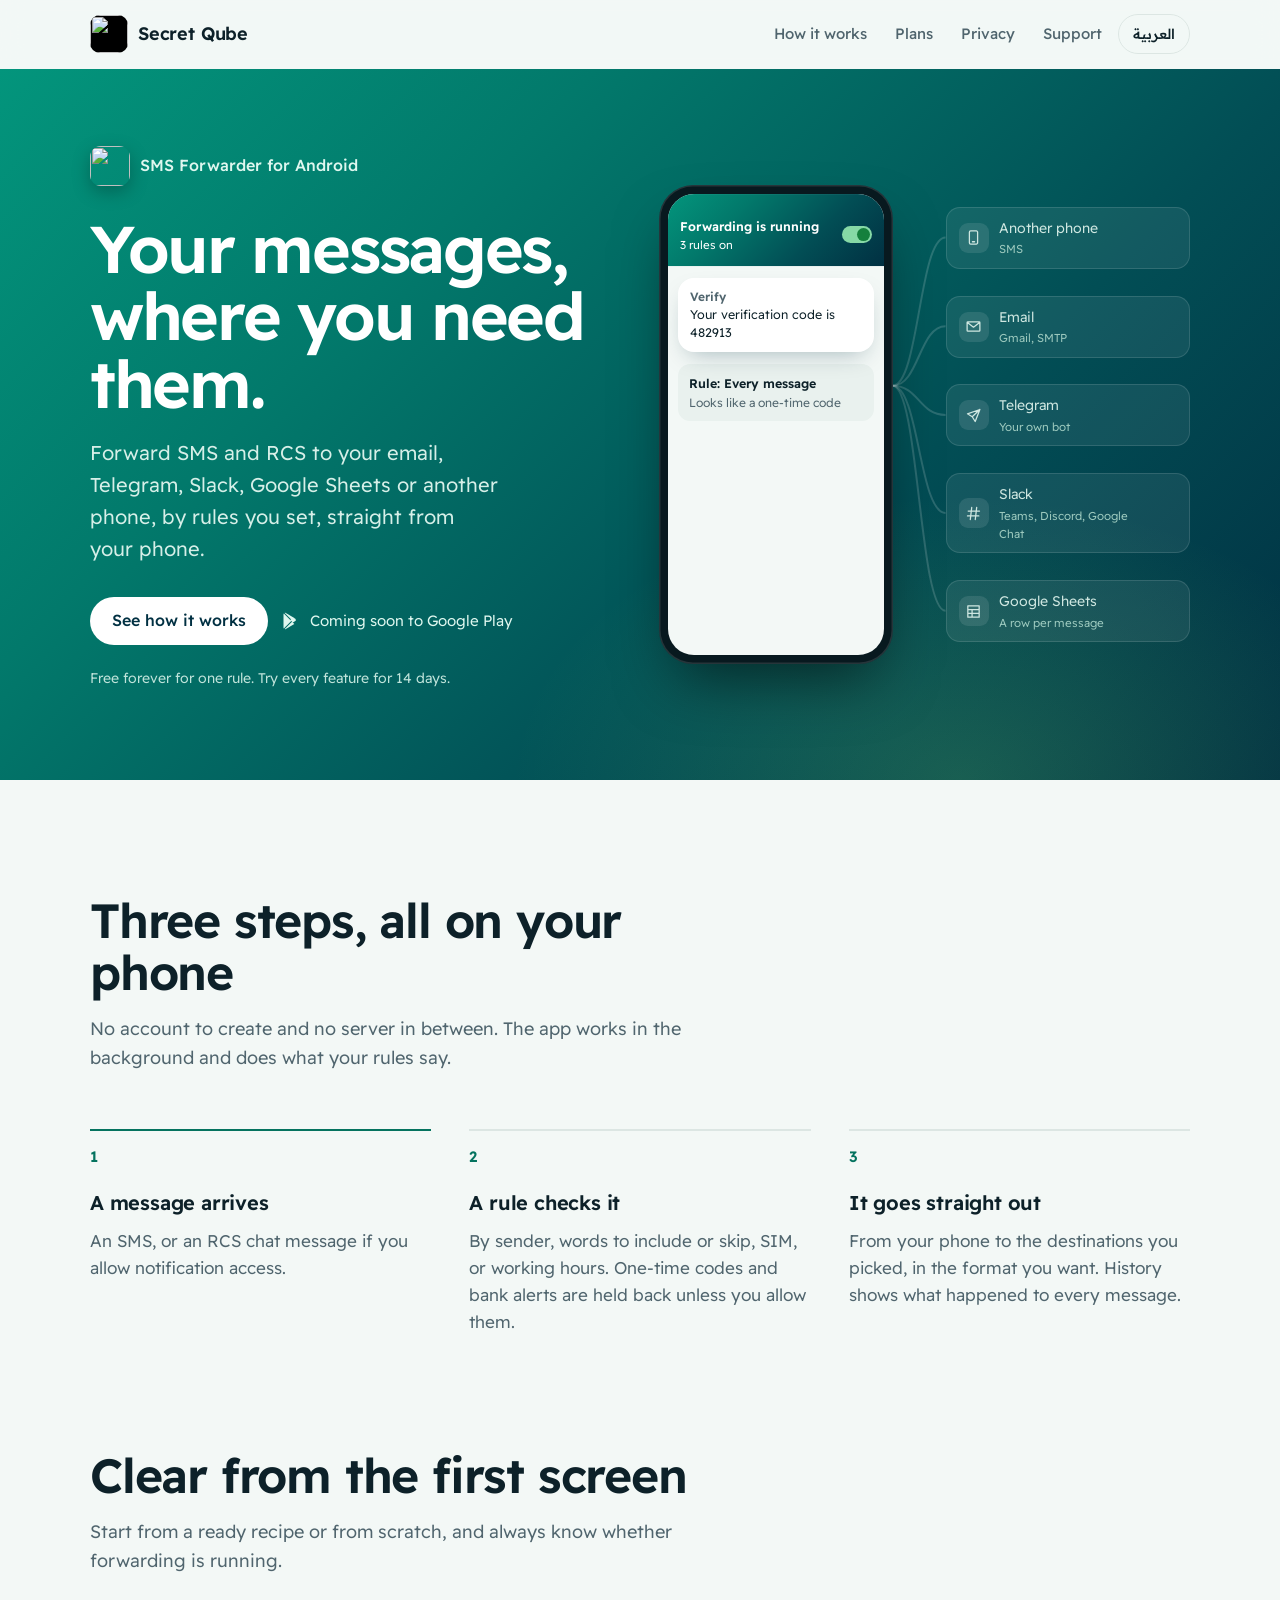
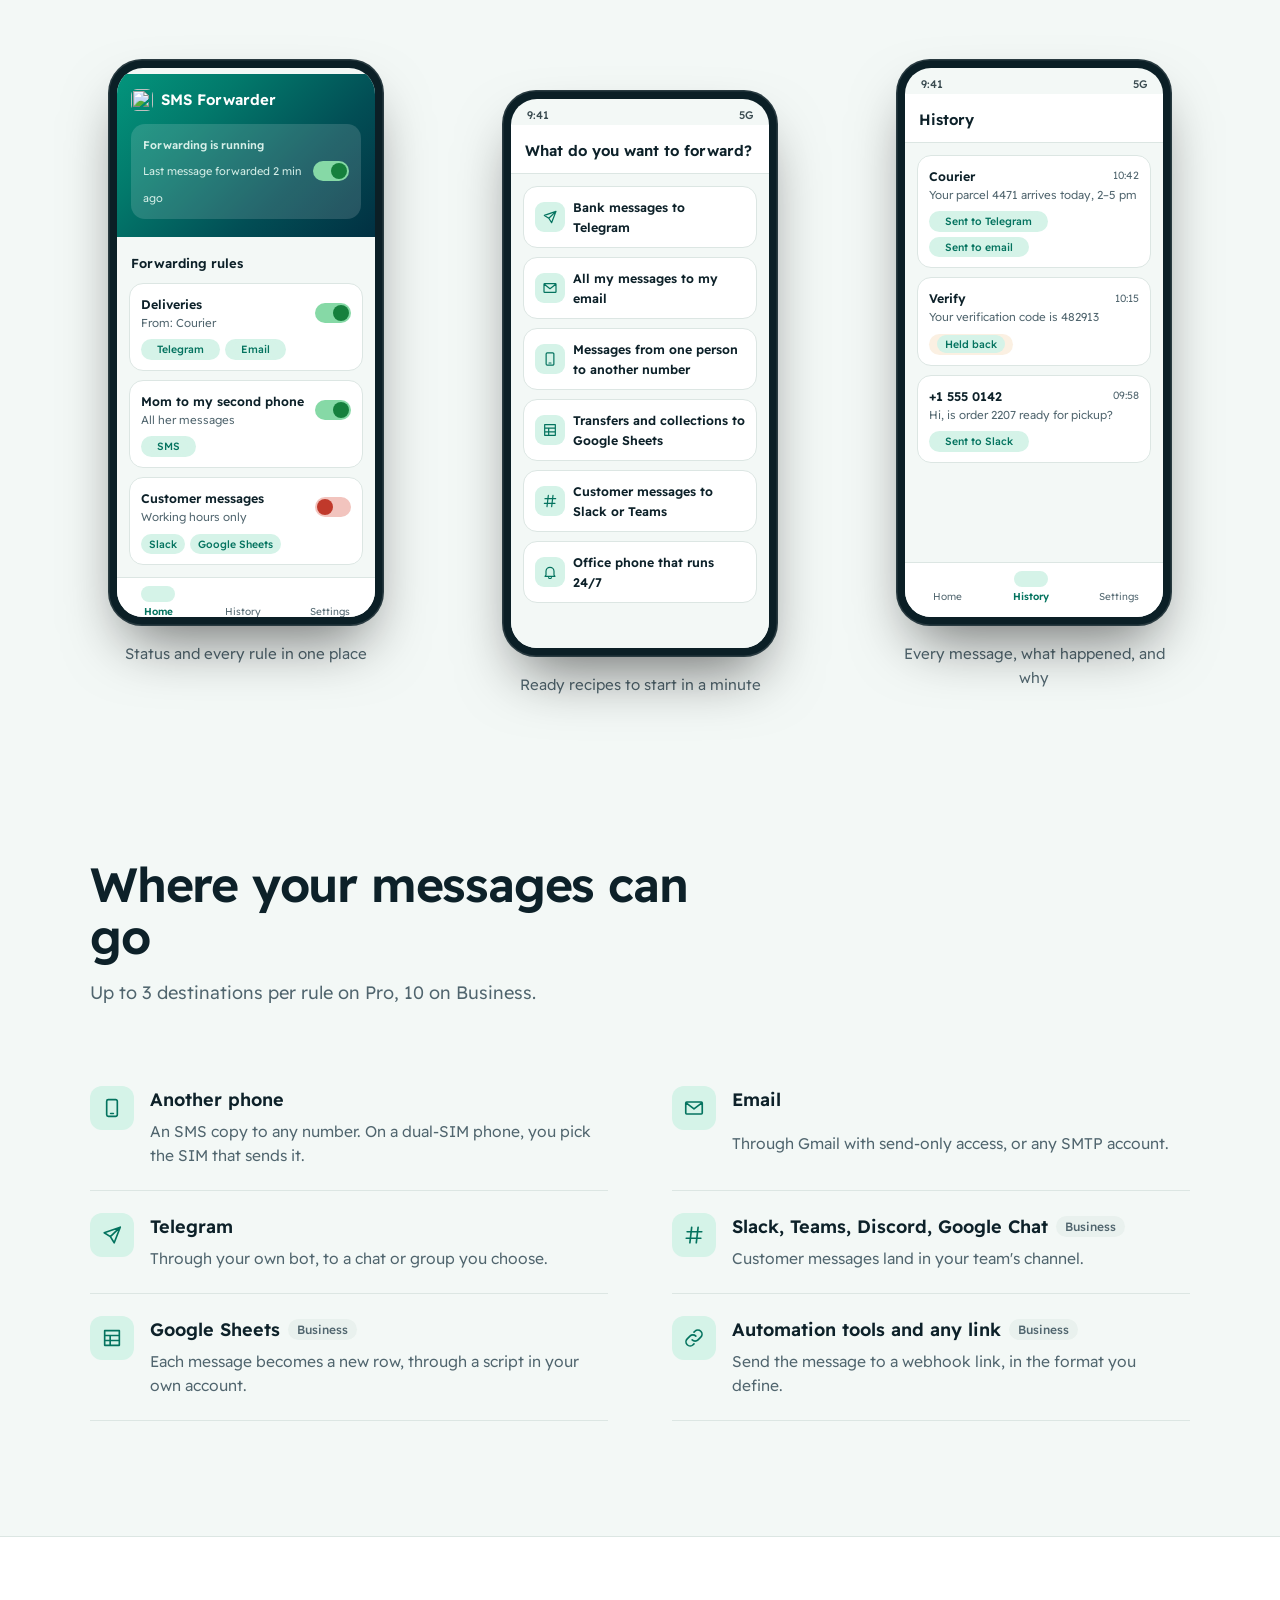
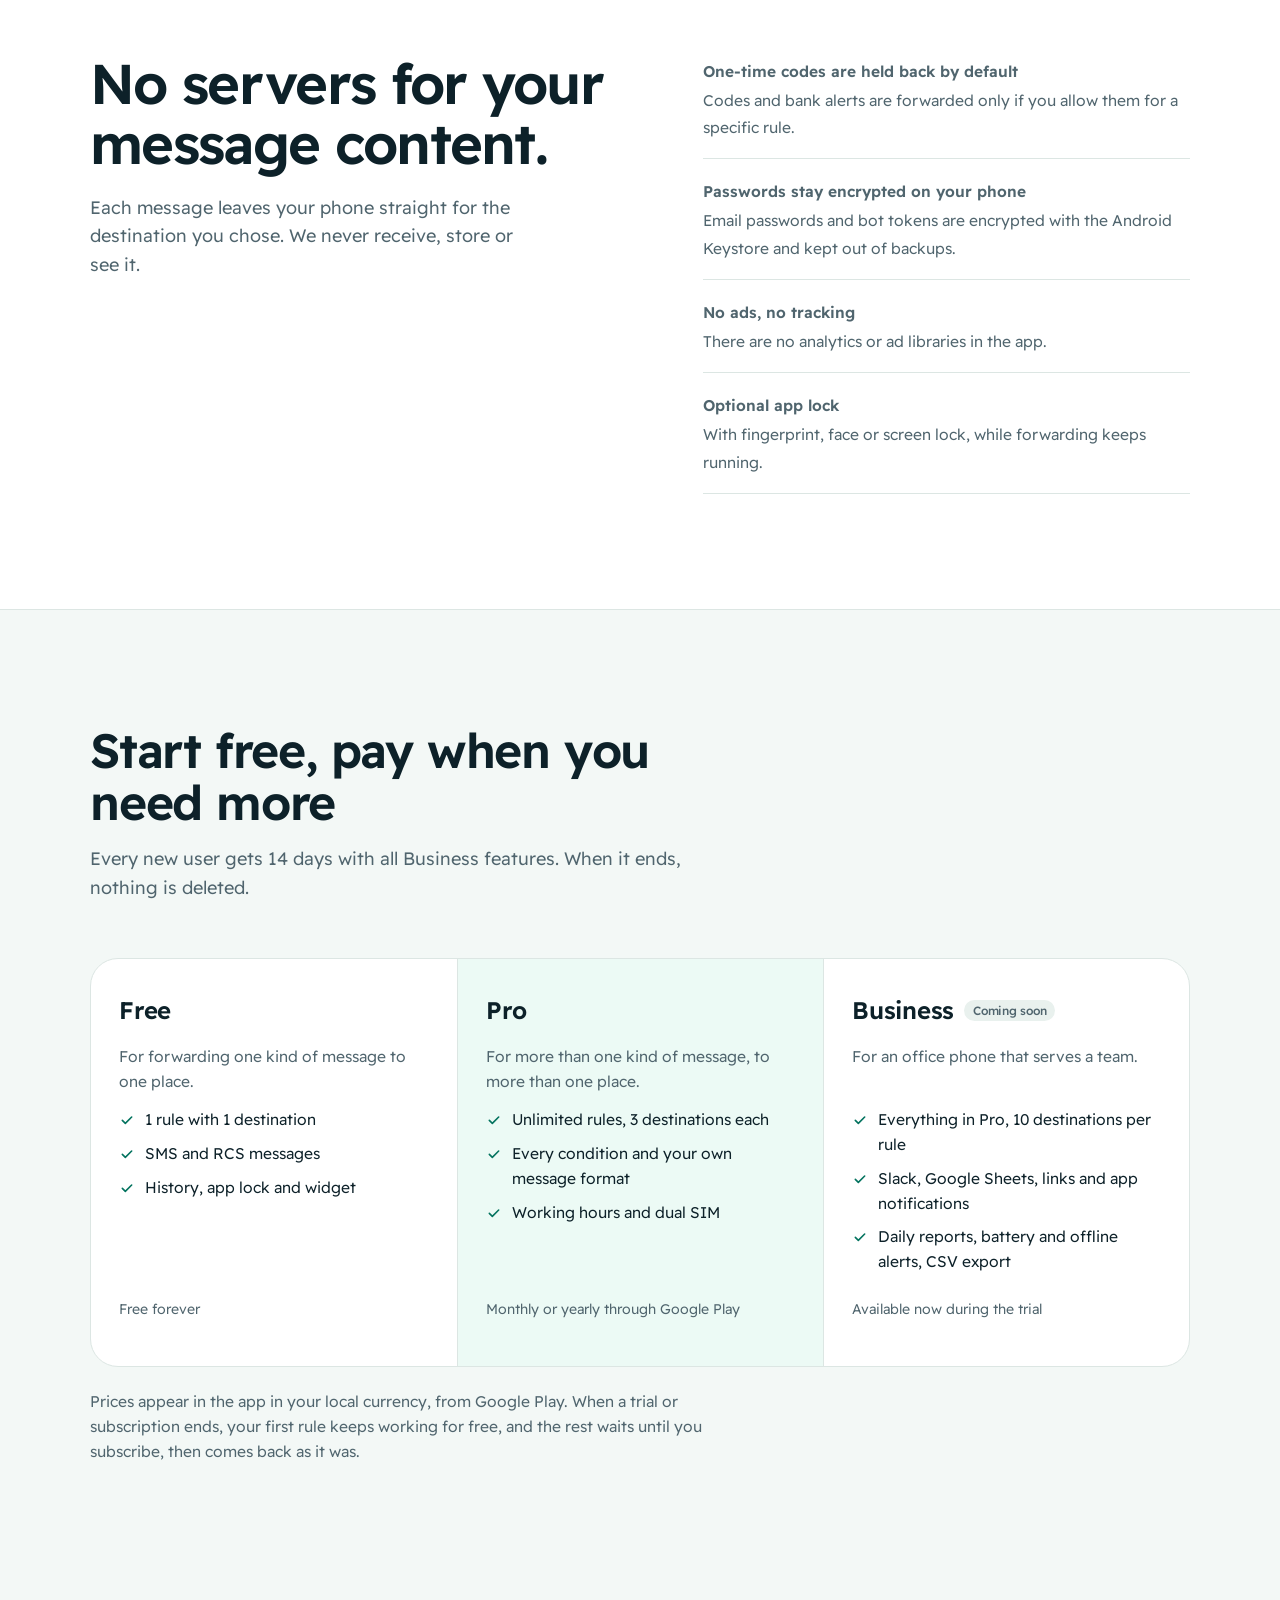
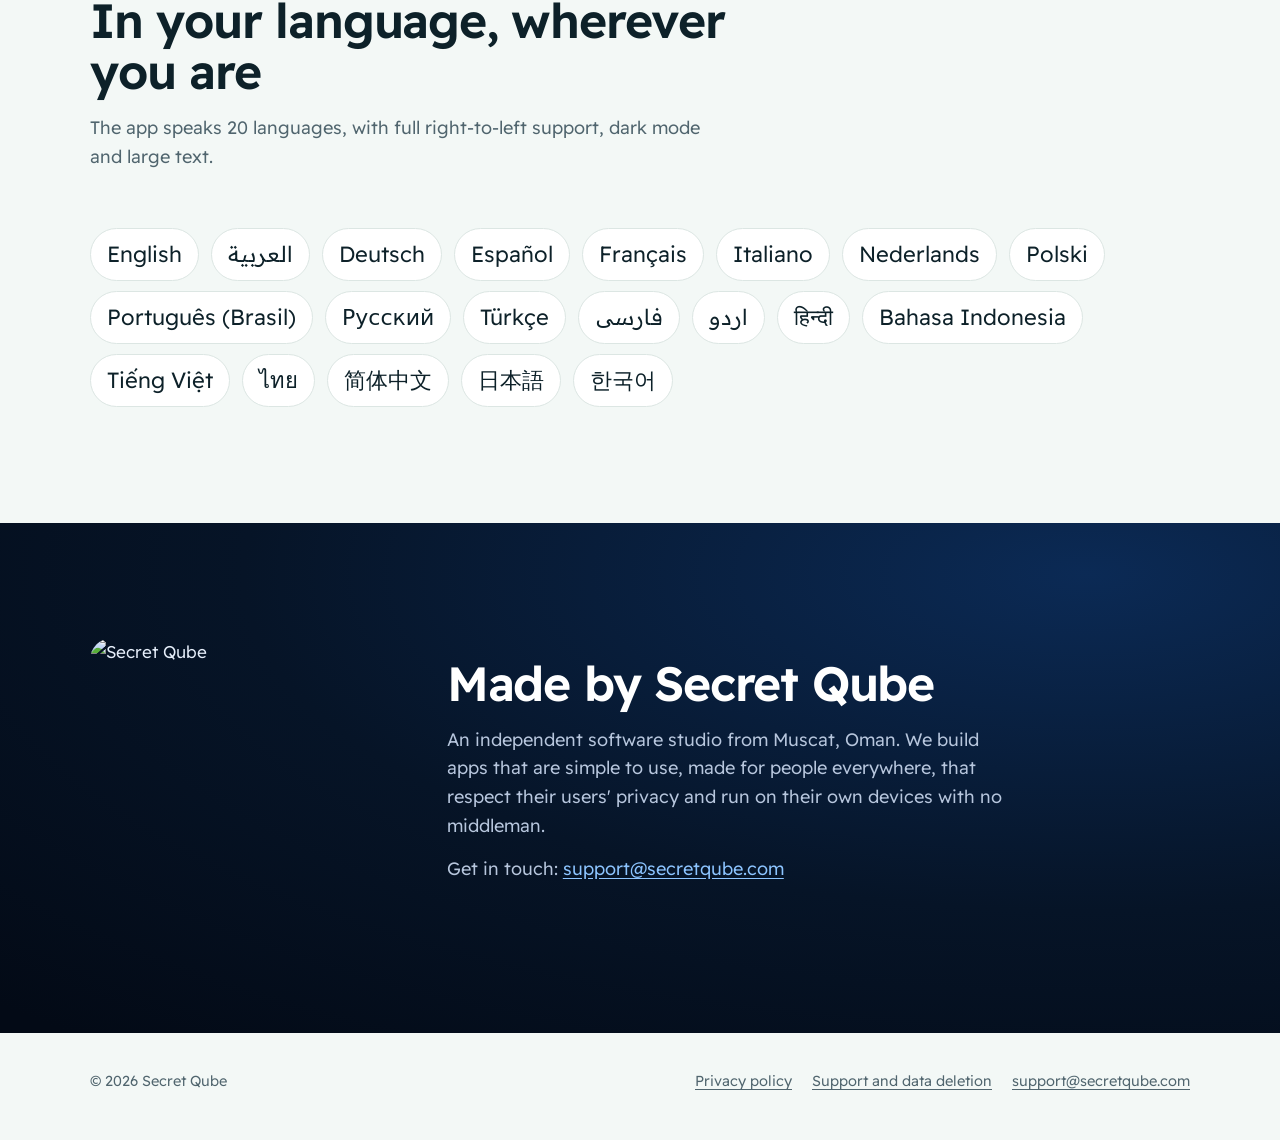
==== index.html @ 813c5566 "New website design" ====
<!doctype html>
<html lang="ar" dir="rtl" data-lang="ar">
<head>
<meta charset="utf-8">
<meta name="viewport" content="width=device-width,initial-scale=1">
<title>SMS Forwarder by Secret Qube</title>
<meta name="description" content="SMS & RCS Forwarder for Android: forward incoming messages to email, Telegram, Slack, Google Sheets or another phone, by your own rules, straight from your phone. By Secret Qube.">
<meta name="theme-color" content="#024E55">
<link rel="canonical" href="https://secretqube.com/">
<link rel="icon" type="image/png" sizes="32x32" href="assets/favicon-32.png">
<link rel="apple-touch-icon" href="assets/apple-touch-icon.png">
<meta property="og:type" content="website">
<meta property="og:title" content="SMS Forwarder by Secret Qube">
<meta property="og:description" content="Forward SMS & RCS to email, Telegram, Slack, Google Sheets or another phone, by your rules.">
<meta property="og:image" content="https://secretqube.com/assets/og.png">
<meta property="og:url" content="https://secretqube.com/">
<meta name="twitter:card" content="summary_large_image">
<link rel="preconnect" href="https://fonts.googleapis.com">
<link rel="preconnect" href="https://fonts.gstatic.com" crossorigin>
<link href="https://fonts.googleapis.com/css2?family=Readex+Pro:wght@300..700&display=swap" rel="stylesheet">
<link rel="stylesheet" href="style.css">
<script src="lang.js"></script>
</head>
<body>

<svg width="0" height="0" style="position:absolute" aria-hidden="true">
  <defs>
    <symbol id="i-phone" viewBox="0 0 24 24"><path fill="none" stroke="currentColor" stroke-width="1.8" stroke-linecap="round" stroke-linejoin="round" d="M8 2.8h8a1.8 1.8 0 0 1 1.8 1.8v14.8a1.8 1.8 0 0 1-1.8 1.8H8a1.8 1.8 0 0 1-1.8-1.8V4.6A1.8 1.8 0 0 1 8 2.8ZM10.5 18h3"/></symbol>
    <symbol id="i-mail" viewBox="0 0 24 24"><path fill="none" stroke="currentColor" stroke-width="1.8" stroke-linecap="round" stroke-linejoin="round" d="M4 5.5h16a1 1 0 0 1 1 1v11a1 1 0 0 1-1 1H4a1 1 0 0 1-1-1v-11a1 1 0 0 1 1-1Zm-.6 1 8.6 6.5 8.6-6.5"/></symbol>
    <symbol id="i-send" viewBox="0 0 24 24"><path fill="none" stroke="currentColor" stroke-width="1.8" stroke-linecap="round" stroke-linejoin="round" d="M21 3.5 10.2 13.8M21 3.5l-6.6 17-4.2-6.7-6.7-4.2 17.5-6.1Z"/></symbol>
    <symbol id="i-hash" viewBox="0 0 24 24"><path fill="none" stroke="currentColor" stroke-width="1.8" stroke-linecap="round" d="M9.5 3.5 7.5 20.5M16.5 3.5l-2 17M4.5 8.5h16M3.5 15.5h16"/></symbol>
    <symbol id="i-grid" viewBox="0 0 24 24"><path fill="none" stroke="currentColor" stroke-width="1.8" stroke-linejoin="round" d="M4 4h16v16H4zM4 9.3h16M4 14.7h16M10 9.3V20"/></symbol>
    <symbol id="i-link" viewBox="0 0 24 24"><path fill="none" stroke="currentColor" stroke-width="1.8" stroke-linecap="round" d="M10 14a4.5 4.5 0 0 0 6.4 0l3-3a4.5 4.5 0 0 0-6.4-6.4l-1 1M14 10a4.5 4.5 0 0 0-6.4 0l-3 3a4.5 4.5 0 0 0 6.4 6.4l1-1"/></symbol>
    <symbol id="i-bell" viewBox="0 0 24 24"><path fill="none" stroke="currentColor" stroke-width="1.8" stroke-linecap="round" stroke-linejoin="round" d="M6 16.5V11a6 6 0 0 1 12 0v5.5l1.5 2h-15L6 16.5ZM10 20.5a2.2 2.2 0 0 0 4 0"/></symbol>
    <symbol id="i-check" viewBox="0 0 24 24"><path fill="none" stroke="currentColor" stroke-width="2.4" stroke-linecap="round" stroke-linejoin="round" d="m5 12.5 4.5 4.5L19 7.5"/></symbol>
    <symbol id="i-play" viewBox="0 0 24 24"><path fill="currentColor" d="M4.6 2.9c-.3.3-.4.7-.4 1.2v15.8c0 .5.1.9.4 1.2l8.9-9.1-8.9-9.1Zm9.8 10L5.6 21.7c.4.2.9.1 1.4-.2l10.2-5.8-2.8-2.8Zm4-3.6-2.9-1.7-3.1 3.1 3.1 3.1 2.9-1.7c.8-.5.8-1.6 0-2.8ZM7 2.5c-.5-.3-1-.4-1.4-.2l8.8 8.8 2.8-2.8L7 2.5Z"/></symbol>
  </defs>
</svg>

<header class="top" id="top">
  <div class="wrap">
    <a class="brand" href="./"><img src="assets/qube-mark.png" alt="" width="38" height="38"><span>Secret Qube</span></a>
    <nav class="nav" aria-label="Main">
      <a class="opt" href="#how"><span lang="ar">كيف يعمل</span><span lang="en">How it works</span></a>
      <a class="opt" href="#plans"><span lang="ar">الخطط</span><span lang="en">Plans</span></a>
      <a href="privacy.html"><span lang="ar">الخصوصية</span><span lang="en">Privacy</span></a>
      <a href="support.html"><span lang="ar">الدعم</span><span lang="en">Support</span></a>
      <button class="lang-btn" type="button" data-lang-toggle><span lang="ar">English</span><span lang="en">العربية</span></button>
    </nav>
  </div>
</header>

<main>
<section class="hero" aria-labelledby="hero-title">
  <div class="wrap">
    <div>
      <span class="app-tag"><img src="assets/app-icon.png" alt="" width="40" height="40"><span lang="ar">محوّل الرسائل SMS Forwarder</span><span lang="en">SMS Forwarder for Android</span></span>
      <h1 id="hero-title"><span lang="ar">رسائلك تصل حيث تحتاجها.</span><span lang="en">Your messages, where you need them.</span></h1>
      <p class="lede"><span lang="ar">حوّل رسائل SMS وRCS إلى بريدك أو تيليجرام أو Slack أو Google Sheets أو رقم آخر، بقواعد تضعها أنت، مباشرة من جوالك.</span><span lang="en">Forward SMS and RCS to your email, Telegram, Slack, Google Sheets or another phone, by rules you set, straight from your phone.</span></p>
      <div class="cta-row">
        <a class="btn btn-light" href="#how"><span lang="ar">شاهد كيف يعمل</span><span lang="en">See how it works</span></a>
        <span class="play-soon"><svg width="20" height="20" aria-hidden="true"><use href="#i-play"/></svg><span lang="ar">قريباً على Google Play</span><span lang="en">Coming soon to Google Play</span></span>
      </div>
      <p class="hero-note"><span lang="ar">مجاني دائماً لقاعدة واحدة. جرّب كل الميزات 14 يوماً.</span><span lang="en">Free forever for one rule. Try every feature for 14 days.</span></p>
    </div>

    <div class="stage" id="stage">
      <span class="sr"><span lang="ar">رسالة تصل إلى الجوال، تطابق قاعدة، وتُرسل إلى الوجهات التي اخترتها. رموز التحقق تبقى على الجوال.</span><span lang="en">A message arrives on the phone, matches a rule, and goes to the destinations you chose. Verification codes stay on the phone.</span></span>
      <svg class="wires" aria-hidden="true"></svg>
      <div class="phone" aria-hidden="true">
        <div class="scr">
          <div class="st-top"><div><b><span lang="ar">التحويل يعمل</span><span lang="en">Forwarding is running</span></b><span lang="ar">3 قواعد مفعّلة</span><span lang="en">3 rules on</span></div><span class="m-switch" style="margin-inline-start:auto"></span></div>
          <div class="notif" id="st-notif"></div>
          <div class="rule-chip" id="st-rule"></div>
          <div class="verdict" id="st-verdict"></div>
        </div>
      </div>
      <div class="dests" aria-hidden="true">
        <div class="dest" data-d="sms"><i><svg><use href="#i-phone"/></svg></i><div><span lang="ar">رقم آخر</span><span lang="en">Another phone</span><small>SMS</small></div><svg class="tick" width="18" height="18"><use href="#i-check"/></svg></div>
        <div class="dest" data-d="mail"><i><svg><use href="#i-mail"/></svg></i><div><span lang="ar">البريد</span><span lang="en">Email</span><small>Gmail, SMTP</small></div><svg class="tick" width="18" height="18"><use href="#i-check"/></svg></div>
        <div class="dest" data-d="tg"><i><svg><use href="#i-send"/></svg></i><div><span lang="ar">تيليجرام</span><span lang="en">Telegram</span><small><span lang="ar">بوتك الخاص</span><span lang="en">Your own bot</span></small></div><svg class="tick" width="18" height="18"><use href="#i-check"/></svg></div>
        <div class="dest" data-d="slack"><i><svg><use href="#i-hash"/></svg></i><div>Slack<small>Teams, Discord, Google Chat</small></div><svg class="tick" width="18" height="18"><use href="#i-check"/></svg></div>
        <div class="dest" data-d="sheets"><i><svg><use href="#i-grid"/></svg></i><div>Google Sheets<small><span lang="ar">صف لكل رسالة</span><span lang="en">A row per message</span></small></div><svg class="tick" width="18" height="18"><use href="#i-check"/></svg></div>
      </div>
    </div>
  </div>
</section>

<section id="how" aria-labelledby="how-title">
  <div class="wrap">
    <div class="sec-head">
      <h2 id="how-title"><span lang="ar">ثلاث خطوات، كلها على جوالك</span><span lang="en">Three steps, all on your phone</span></h2>
      <p><span lang="ar">لا حساب تنشئه ولا خادم في المنتصف. التطبيق يعمل في الخلفية ويتصرف حسب قواعدك.</span><span lang="en">No account to create and no server in between. The app works in the background and does what your rules say.</span></p>
    </div>
    <ol class="steps">
      <li><h3><span lang="ar">تصل الرسالة</span><span lang="en">A message arrives</span></h3><p><span lang="ar">رسالة SMS، أو رسالة دردشة RCS إذا سمحت بالوصول للإشعارات.</span><span lang="en">An SMS, or an RCS chat message if you allow notification access.</span></p></li>
      <li><h3><span lang="ar">تطابق قاعدة</span><span lang="en">A rule checks it</span></h3><p><span lang="ar">حسب المرسل، أو كلمات تحتويها أو تستثنيها، أو الشريحة، أو أوقات العمل. رموز التحقق ورسائل البنك محجوبة ما لم تسمح بها.</span><span lang="en">By sender, words to include or skip, SIM, or working hours. One-time codes and bank alerts are held back unless you allow them.</span></p></li>
      <li><h3><span lang="ar">تُرسل مباشرة</span><span lang="en">It goes straight out</span></h3><p><span lang="ar">من جوالك إلى الوجهات التي اخترتها، بالصيغة التي تريدها. والسجل يخبرك بما حدث لكل رسالة.</span><span lang="en">From your phone to the destinations you picked, in the format you want. History shows what happened to every message.</span></p></li>
    </ol>
  </div>
</section>

<section aria-labelledby="screens-title" style="padding-top:0">
  <div class="wrap">
    <div class="sec-head">
      <h2 id="screens-title"><span lang="ar">واضح من أول شاشة</span><span lang="en">Clear from the first screen</span></h2>
      <p><span lang="ar">ابدأ من وصفة جاهزة أو من الصفر، واعرف دائماً هل التحويل يعمل.</span><span lang="en">Start from a ready recipe or from scratch, and always know whether forwarding is running.</span></p>
    </div>
    <div class="screens">
      <figure class="shot">
        <div class="phone" aria-hidden="true"><div class="scr">
          <div class="m-head">
            <div class="t"><img src="assets/app-icon.png" alt=""><span lang="ar">محوّل الرسائل</span><span lang="en">SMS Forwarder</span></div>
            <div class="m-status"><div><b><span lang="ar">التحويل يعمل</span><span lang="en">Forwarding is running</span></b><span><span lang="ar">آخر رسالة محوّلة قبل دقيقتين</span><span lang="en">Last message forwarded 2 min ago</span></span></div><span class="m-switch"></span></div>
          </div>
          <div class="m-body">
            <div class="m-title"><span lang="ar">قواعد التحويل</span><span lang="en">Forwarding rules</span></div>
            <div class="m-card"><div class="r"><div><b><span lang="ar">الشحنات</span><span lang="en">Deliveries</span></b><span lang="ar">المرسل: Courier</span><span lang="en">From: Courier</span></div><span class="m-switch" style="margin-inline-start:auto"></span></div><div class="m-chips"><span><span lang="ar">تيليجرام</span><span lang="en">Telegram</span></span><span><span lang="ar">بريد</span><span lang="en">Email</span></span></div></div>
            <div class="m-card"><div class="r"><div><b><span lang="ar">أمي إلى جوالي الثاني</span><span lang="en">Mom to my second phone</span></b><span lang="ar">كل رسائلها</span><span lang="en">All her messages</span></div><span class="m-switch" style="margin-inline-start:auto"></span></div><div class="m-chips"><span><span lang="ar">رسالة نصية</span><span lang="en">SMS</span></span></div></div>
            <div class="m-card"><div class="r"><div><b><span lang="ar">رسائل العملاء</span><span lang="en">Customer messages</span></b><span lang="ar">أوقات العمل فقط</span><span lang="en">Working hours only</span></div><span class="m-switch off" style="margin-inline-start:auto"></span></div><div class="m-chips"><span>Slack</span><span>Google Sheets</span></div></div>
          </div>
          <div class="m-nav"><span class="on"><i></i><span lang="ar">الرئيسية</span><span lang="en">Home</span></span><span><i></i><span lang="ar">السجل</span><span lang="en">History</span></span><span><i></i><span lang="ar">الإعدادات</span><span lang="en">Settings</span></span></div>
        </div></div>
        <figcaption><span lang="ar">الحالة وكل القواعد في مكان واحد</span><span lang="en">Status and every rule in one place</span></figcaption>
      </figure>

      <figure class="shot">
        <div class="phone" aria-hidden="true"><div class="scr">
          <div class="m-bar"><span>9:41</span><span>5G</span></div>
          <div class="m-appbar"><span lang="ar">ماذا تريد أن تحوّل؟</span><span lang="en">What do you want to forward?</span></div>
          <div class="m-body">
            <div class="m-card"><div class="r"><span class="m-ico"><svg><use href="#i-send"/></svg></span><b><span lang="ar">رسائل البنك إلى تيليجرام</span><span lang="en">Bank messages to Telegram</span></b></div></div>
            <div class="m-card"><div class="r"><span class="m-ico"><svg><use href="#i-mail"/></svg></span><b><span lang="ar">كل رسائلي إلى إيميلي</span><span lang="en">All my messages to my email</span></b></div></div>
            <div class="m-card"><div class="r"><span class="m-ico"><svg><use href="#i-phone"/></svg></span><b><span lang="ar">رسائل شخص معيّن إلى رقم آخر</span><span lang="en">Messages from one person to another number</span></b></div></div>
            <div class="m-card"><div class="r"><span class="m-ico"><svg><use href="#i-grid"/></svg></span><b><span lang="ar">الحوالات والتحصيل إلى Google Sheets</span><span lang="en">Transfers and collections to Google Sheets</span></b></div></div>
            <div class="m-card"><div class="r"><span class="m-ico"><svg><use href="#i-hash"/></svg></span><b><span lang="ar">رسائل العملاء إلى Slack أو Teams</span><span lang="en">Customer messages to Slack or Teams</span></b></div></div>
            <div class="m-card"><div class="r"><span class="m-ico"><svg><use href="#i-bell"/></svg></span><b><span lang="ar">جوال مكتبي يعمل 24/7</span><span lang="en">Office phone that runs 24/7</span></b></div></div>
          </div>
        </div></div>
        <figcaption><span lang="ar">وصفات جاهزة تبدأ منها خلال دقيقة</span><span lang="en">Ready recipes to start in a minute</span></figcaption>
      </figure>

      <figure class="shot">
        <div class="phone" aria-hidden="true"><div class="scr">
          <div class="m-bar"><span>9:41</span><span>5G</span></div>
          <div class="m-appbar"><span lang="ar">السجل</span><span lang="en">History</span></div>
          <div class="m-body">
            <div class="m-card"><div class="r"><b>Courier</b><span class="m-time">10:42</span></div><span lang="ar">طردك 4471 يصل اليوم بين 2 و5 مساءً</span><span lang="en">Your parcel 4471 arrives today, 2–5 pm</span><div class="m-chips"><span class="m-pill ok"><span lang="ar">أُرسلت إلى تيليجرام</span><span lang="en">Sent to Telegram</span></span><span class="m-pill ok"><span lang="ar">أُرسلت إلى البريد</span><span lang="en">Sent to email</span></span></div></div>
            <div class="m-card"><div class="r"><b>Verify</b><span class="m-time">10:15</span></div><span lang="ar">رمز التحقق الخاص بك 482913</span><span lang="en">Your verification code is 482913</span><div class="m-chips"><span class="m-pill hold"><span lang="ar">تم حجبها</span><span lang="en">Held back</span></span></div></div>
            <div class="m-card"><div class="r"><b>+1 555 0142</b><span class="m-time">09:58</span></div><span lang="ar">مرحباً، هل الطلب 2207 جاهز للاستلام؟</span><span lang="en">Hi, is order 2207 ready for pickup?</span><div class="m-chips"><span class="m-pill ok"><span lang="ar">أُرسلت إلى Slack</span><span lang="en">Sent to Slack</span></span></div></div>
          </div>
          <div class="m-nav"><span><i></i><span lang="ar">الرئيسية</span><span lang="en">Home</span></span><span class="on"><i></i><span lang="ar">السجل</span><span lang="en">History</span></span><span><i></i><span lang="ar">الإعدادات</span><span lang="en">Settings</span></span></div>
        </div></div>
        <figcaption><span lang="ar">كل رسالة وما حدث لها، ولماذا</span><span lang="en">Every message, what happened, and why</span></figcaption>
      </figure>
    </div>
  </div>
</section>

<section aria-labelledby="dest-title" style="padding-top:0">
  <div class="wrap">
    <div class="sec-head">
      <h2 id="dest-title"><span lang="ar">إلى أين تذهب رسائلك</span><span lang="en">Where your messages can go</span></h2>
      <p><span lang="ar">حتى 3 وجهات لكل قاعدة في Pro، و10 في Business.</span><span lang="en">Up to 3 destinations per rule on Pro, 10 on Business.</span></p>
    </div>
    <ul class="dest-list">
      <li><span class="ic"><svg><use href="#i-phone"/></svg></span><b><span lang="ar">رقم آخر</span><span lang="en">Another phone</span></b><p><span lang="ar">نسخة SMS إلى أي رقم، ومع جوال بشريحتين تختار شريحة الإرسال.</span><span lang="en">An SMS copy to any number. On a dual-SIM phone, you pick the SIM that sends it.</span></p></li>
      <li><span class="ic"><svg><use href="#i-mail"/></svg></span><b><span lang="ar">البريد الإلكتروني</span><span lang="en">Email</span></b><p><span lang="ar">عبر Gmail بصلاحية إرسال فقط، أو أي حساب SMTP.</span><span lang="en">Through Gmail with send-only access, or any SMTP account.</span></p></li>
      <li><span class="ic"><svg><use href="#i-send"/></svg></span><b><span lang="ar">تيليجرام</span><span lang="en">Telegram</span></b><p><span lang="ar">عبر بوتك الخاص إلى محادثة أو مجموعة تختارها.</span><span lang="en">Through your own bot, to a chat or group you choose.</span></p></li>
      <li><span class="ic"><svg><use href="#i-hash"/></svg></span><b><span lang="ar">Slack وTeams وDiscord وGoogle Chat</span><span lang="en">Slack, Teams, Discord, Google Chat</span><span class="tag">Business</span></b><p><span lang="ar">رسائل العملاء تصل إلى قناة فريقك.</span><span lang="en">Customer messages land in your team's channel.</span></p></li>
      <li><span class="ic"><svg><use href="#i-grid"/></svg></span><b>Google Sheets<span class="tag">Business</span></b><p><span lang="ar">كل رسالة صف جديد في جدولك، عبر سكربت في حسابك أنت.</span><span lang="en">Each message becomes a new row, through a script in your own account.</span></p></li>
      <li><span class="ic"><svg><use href="#i-link"/></svg></span><b><span lang="ar">أدوات الأتمتة وأي رابط</span><span lang="en">Automation tools and any link</span><span class="tag">Business</span></b><p><span lang="ar">أرسل الرسالة إلى رابط Webhook بالصيغة التي تحددها.</span><span lang="en">Send the message to a webhook link, in the format you define.</span></p></li>
    </ul>
  </div>
</section>

<section class="privacy-band" aria-labelledby="priv-title">
  <div class="wrap privacy-grid">
    <div>
      <h2 class="big" id="priv-title"><span lang="ar">بلا خوادم لمحتوى رسائلك.</span><span lang="en">No servers for your message content.</span></h2>
      <p><span lang="ar">كل رسالة تخرج من جوالك مباشرة إلى الوجهة التي اخترتها. لا نستقبلها ولا نخزّنها ولا نراها.</span><span lang="en">Each message leaves your phone straight for the destination you chose. We never receive, store or see it.</span></p>
    </div>
    <ul class="facts">
      <li><b><span lang="ar">رموز التحقق محجوبة افتراضياً</span><span lang="en">One-time codes are held back by default</span></b><span><span lang="ar">لا تُحوَّل رموز التحقق ورسائل البنك إلا إذا سمحت بها لقاعدة بعينها.</span><span lang="en">Codes and bank alerts are forwarded only if you allow them for a specific rule.</span></span></li>
      <li><b><span lang="ar">كلمات المرور مشفّرة على جهازك</span><span lang="en">Passwords stay encrypted on your phone</span></b><span><span lang="ar">كلمات مرور البريد ورموز البوت مشفّرة بـ Android Keystore ومستثناة من النسخ الاحتياطي.</span><span lang="en">Email passwords and bot tokens are encrypted with the Android Keystore and kept out of backups.</span></span></li>
      <li><b><span lang="ar">بلا إعلانات ولا تتبّع</span><span lang="en">No ads, no tracking</span></b><span><span lang="ar">لا مكتبات تحليلات ولا إعلانات داخل التطبيق.</span><span lang="en">There are no analytics or ad libraries in the app.</span></span></li>
      <li><b><span lang="ar">قفل اختياري للتطبيق</span><span lang="en">Optional app lock</span></b><span><span lang="ar">بالبصمة أو الوجه أو قفل الشاشة، والتحويل يستمر في الخلفية.</span><span lang="en">With fingerprint, face or screen lock, while forwarding keeps running.</span></span></li>
    </ul>
  </div>
</section>

<section id="plans" aria-labelledby="plans-title">
  <div class="wrap">
    <div class="sec-head">
      <h2 id="plans-title"><span lang="ar">ابدأ مجاناً، وادفع حين تحتاج أكثر</span><span lang="en">Start free, pay when you need more</span></h2>
      <p><span lang="ar">كل مستخدم جديد يجرّب ميزات Business كاملة لمدة 14 يوماً. بعدها لا يُحذف شيء.</span><span lang="en">Every new user gets 14 days with all Business features. When it ends, nothing is deleted.</span></p>
    </div>
    <div class="plans">
      <div class="plan">
        <h3><span lang="ar">مجاني</span><span lang="en">Free</span></h3>
        <p class="who"><span lang="ar">لتحويل نوع واحد من الرسائل إلى مكان واحد.</span><span lang="en">For forwarding one kind of message to one place.</span></p>
        <ul>
          <li><svg width="16" height="16" aria-hidden="true"><use href="#i-check"/></svg><span><span lang="ar">قاعدة واحدة بوجهة واحدة</span><span lang="en">1 rule with 1 destination</span></span></li>
          <li><svg width="16" height="16" aria-hidden="true"><use href="#i-check"/></svg><span><span lang="ar">رسائل SMS وRCS</span><span lang="en">SMS and RCS messages</span></span></li>
          <li><svg width="16" height="16" aria-hidden="true"><use href="#i-check"/></svg><span><span lang="ar">السجل والقفل والويدجت</span><span lang="en">History, app lock and widget</span></span></li>
        </ul>
        <p class="note"><span lang="ar">مجاني دائماً</span><span lang="en">Free forever</span></p>
      </div>
      <div class="plan pro">
        <h3>Pro</h3>
        <p class="who"><span lang="ar">لمن لديه أكثر من رسالة مهمة وأكثر من وجهة.</span><span lang="en">For more than one kind of message, to more than one place.</span></p>
        <ul>
          <li><svg width="16" height="16" aria-hidden="true"><use href="#i-check"/></svg><span><span lang="ar">قواعد بلا حد، 3 وجهات لكل قاعدة</span><span lang="en">Unlimited rules, 3 destinations each</span></span></li>
          <li><svg width="16" height="16" aria-hidden="true"><use href="#i-check"/></svg><span><span lang="ar">كل الشروط وصيغة الرسالة</span><span lang="en">Every condition and your own message format</span></span></li>
          <li><svg width="16" height="16" aria-hidden="true"><use href="#i-check"/></svg><span><span lang="ar">أوقات العمل والشريحتان</span><span lang="en">Working hours and dual SIM</span></span></li>
        </ul>
        <p class="note"><span lang="ar">شهري أو سنوي عبر Google Play</span><span lang="en">Monthly or yearly through Google Play</span></p>
      </div>
      <div class="plan">
        <h3>Business <span class="tag" style="margin:0"><span lang="ar">قريباً</span><span lang="en">Coming soon</span></span></h3>
        <p class="who"><span lang="ar">لجوال المكتب الذي يخدم فريقاً.</span><span lang="en">For an office phone that serves a team.</span></p>
        <ul>
          <li><svg width="16" height="16" aria-hidden="true"><use href="#i-check"/></svg><span><span lang="ar">كل ما في Pro، و10 وجهات لكل قاعدة</span><span lang="en">Everything in Pro, 10 destinations per rule</span></span></li>
          <li><svg width="16" height="16" aria-hidden="true"><use href="#i-check"/></svg><span><span lang="ar">Slack وGoogle Sheets والروابط وإشعارات التطبيقات</span><span lang="en">Slack, Google Sheets, links and app notifications</span></span></li>
          <li><svg width="16" height="16" aria-hidden="true"><use href="#i-check"/></svg><span><span lang="ar">تقارير يومية وتنبيهات البطارية والاتصال وتصدير CSV</span><span lang="en">Daily reports, battery and offline alerts, CSV export</span></span></li>
        </ul>
        <p class="note"><span lang="ar">متاح الآن خلال التجربة</span><span lang="en">Available now during the trial</span></p>
      </div>
    </div>
    <p class="plans-foot"><span lang="ar">الأسعار تظهر داخل التطبيق بعملتك المحلية من Google Play. عند انتهاء التجربة أو الاشتراك تستمر قاعدتك الأولى مجاناً، وينتظر الباقي حتى تشترك ويعود كما كان.</span><span lang="en">Prices appear in the app in your local currency, from Google Play. When a trial or subscription ends, your first rule keeps working for free, and the rest waits until you subscribe, then comes back as it was.</span></p>
  </div>
</section>

<section aria-labelledby="lang-title" style="padding-top:0">
  <div class="wrap">
    <div class="sec-head">
      <h2 id="lang-title"><span lang="ar">بلغتك، أينما كنت</span><span lang="en">In your language, wherever you are</span></h2>
      <p><span lang="ar">التطبيق بـ20 لغة، مع دعم كامل للكتابة من اليمين إلى اليسار والوضع الداكن والخط الكبير.</span><span lang="en">The app speaks 20 languages, with full right-to-left support, dark mode and large text.</span></p>
    </div>
    <ul class="langs">
      <li lang="en">English</li><li dir="rtl">العربية</li><li>Deutsch</li><li>Español</li><li>Français</li><li>Italiano</li><li>Nederlands</li><li>Polski</li><li>Português (Brasil)</li><li>Русский</li><li>Türkçe</li><li dir="rtl">فارسی</li><li dir="rtl">اردو</li><li>हिन्दी</li><li>Bahasa Indonesia</li><li>Tiếng Việt</li><li>ไทย</li><li>简体中文</li><li>日本語</li><li>한국어</li>
    </ul>
  </div>
</section>

<section class="studio" aria-labelledby="studio-title">
  <div class="wrap">
    <img src="assets/secret-qube-logo.webp" alt="Secret Qube" width="280" height="280">
    <div>
      <h2 id="studio-title"><span lang="ar">من Secret Qube</span><span lang="en">Made by Secret Qube</span></h2>
      <p><span lang="ar">استوديو برمجيات مستقل من مسقط، عُمان. نبني تطبيقات بسيطة الاستخدام لجمهور عالمي، تحترم خصوصية مستخدميها وتعمل على أجهزتهم دون وسيط.</span><span lang="en">An independent software studio from Muscat, Oman. We build apps that are simple to use, made for people everywhere, that respect their users' privacy and run on their own devices with no middleman.</span></p>
      <p><span lang="ar">للتواصل:</span><span lang="en">Get in touch:</span> <a href="mailto:support@secretqube.com">support@secretqube.com</a></p>
    </div>
  </div>
</section>
</main>

<footer>
  <div class="wrap">
    <span>© 2026 Secret Qube</span>
    <nav aria-label="Footer">
      <a href="privacy.html"><span lang="ar">سياسة الخصوصية</span><span lang="en">Privacy policy</span></a>
      <a href="support.html"><span lang="ar">الدعم وحذف البيانات</span><span lang="en">Support and data deletion</span></a>
      <a href="mailto:support@secretqube.com">support@secretqube.com</a>
    </nav>
  </div>
</footer>

<script src="main.js" defer></script>
</body>
</html>
---- style.css ----
/* Secret Qube — site styles. Palette taken from the SMS Forwarder app theme and the Secret Qube mark. */
:root{
  --paper:#F3F8F6; --surface:#FFFFFF; --ink:#0D2129; --muted:#50656E; --line:#DCE6E3; --line-soft:#E9F1EE;
  --accent:#04735F; --accent-soft:#D5F3E8; --emerald:#03957C; --teal:#02796B; --deep:#024E55; --navy:#013042;
  --lime:#84F271; --qube:#2F8CFF; --qube-ink:#061427; --warn:#8A4108; --warn-soft:#FBF0E2;
  --hero-grad:linear-gradient(135deg,#03957C 0%,#02796B 30%,#024E55 66%,#013042 100%);
  --radius-l:28px; --radius-m:16px; --radius-s:10px;
  --wrap:1180px; --gutter:clamp(16px,4vw,40px);
  --f:'Readex Pro',system-ui,-apple-system,'Segoe UI',Roboto,'Noto Sans','Noto Sans Arabic',sans-serif;
  color-scheme:light;
}
@media (prefers-color-scheme:dark){
  :root:not([data-theme="light"]){
    --paper:#07161C; --surface:#0F2229; --ink:#E3EEEB; --muted:#9DB3B0; --line:#1F3A42; --line-soft:#173139;
    --accent:#3FD9A0; --accent-soft:#0B4441; --warn:#F2B37A; --warn-soft:#3A2614; color-scheme:dark;
  }
}
:root[data-theme="dark"]{
  --paper:#07161C; --surface:#0F2229; --ink:#E3EEEB; --muted:#9DB3B0; --line:#1F3A42; --line-soft:#173139;
  --accent:#3FD9A0; --accent-soft:#0B4441; --warn:#F2B37A; --warn-soft:#3A2614; color-scheme:dark;
}

*,*::before,*::after{box-sizing:border-box}
html{-webkit-text-size-adjust:100%;scroll-behavior:smooth}
body{margin:0;background:var(--paper);color:var(--ink);font-family:var(--f);font-size:17px;line-height:1.6;font-weight:350;overflow-x:hidden}
img{max-width:100%;display:block}
a{color:var(--accent);text-underline-offset:3px}
:focus-visible{outline:3px solid var(--qube);outline-offset:3px;border-radius:6px}
.wrap{max-width:var(--wrap);margin:0 auto;padding:0 var(--gutter)}
.sr{position:absolute;width:1px;height:1px;overflow:hidden;clip:rect(0 0 0 0);white-space:nowrap}

/* Language: every bilingual string is a pair of spans */
html[data-lang="ar"] [lang="en"]:not(html), html[data-lang="en"] [lang="ar"]:not(html){display:none!important}
html[data-lang="ar"] body{line-height:1.75}

/* ---------- Header ---------- */
.top{position:sticky;top:0;z-index:20;background:color-mix(in srgb,var(--paper) 86%,transparent);backdrop-filter:saturate(1.4) blur(14px);-webkit-backdrop-filter:saturate(1.4) blur(14px);border-bottom:1px solid transparent;transition:border-color .2s}
.top.scrolled{border-bottom-color:var(--line)}
.top .wrap{display:flex;align-items:center;gap:20px;height:68px}
.brand{display:flex;align-items:center;gap:10px;color:var(--ink);text-decoration:none;font-weight:600;font-size:18px;letter-spacing:-.01em}
.brand img{width:38px;height:38px;border-radius:10px;background:#000}
.nav{display:flex;gap:4px;margin-inline-start:auto;align-items:center}
.nav a{color:var(--muted);text-decoration:none;padding:8px 12px;border-radius:999px;font-size:15px;font-weight:450}
.nav a:hover,.nav a[aria-current="page"]{color:var(--ink);background:var(--line-soft)}
.lang-btn{font:inherit;font-size:14px;font-weight:500;color:var(--ink);background:transparent;border:1px solid var(--line);border-radius:999px;padding:7px 14px;cursor:pointer;min-height:40px}
.lang-btn:hover{border-color:var(--muted)}
@media (max-width:720px){.nav a.opt{display:none}.brand span{display:none}}

/* ---------- Hero ---------- */
.hero{padding-block:0;background:var(--hero-grad);color:#fff;position:relative;overflow:hidden;isolation:isolate}
.hero::after{content:"";position:absolute;inset:auto -10% -40% 40%;height:80%;background:radial-gradient(closest-side,rgba(132,242,113,.18),transparent);z-index:-1}
.hero .wrap{display:grid;grid-template-columns:minmax(0,1fr) minmax(0,1.05fr);gap:clamp(24px,5vw,72px);align-items:center;padding-block:clamp(40px,6vw,84px)}
@media (max-width:900px){.hero .wrap{grid-template-columns:1fr}.stage{max-width:560px;width:100%;margin-inline:auto}}
.app-tag{display:inline-flex;align-items:center;gap:10px;font-weight:500;font-size:16px;color:#DFF7EF}
.app-tag img{width:40px;height:40px;border-radius:11px;box-shadow:0 6px 18px rgba(0,0,0,.25)}
.hero h1{font-size:clamp(38px,5.4vw,66px);line-height:1.02;letter-spacing:-.035em;font-weight:600;margin:22px 0 20px}
html[data-lang="ar"] .hero h1{letter-spacing:0;line-height:1.15}
.hero p.lede{font-size:clamp(17px,1.6vw,20px);color:#D6EFE8;max-width:34ch;margin:0 0 32px}
.cta-row{display:flex;flex-wrap:wrap;gap:12px;align-items:center}
.btn{display:inline-flex;align-items:center;gap:10px;min-height:48px;padding:0 22px;border-radius:999px;font:inherit;font-size:16px;font-weight:500;text-decoration:none;cursor:pointer;border:0}
.btn-light{background:#fff;color:var(--navy)}
.btn-light:hover{background:#E7FBF3}
.btn-ghost{color:#fff;border:1px solid rgba(255,255,255,.4);background:transparent}
.btn-ghost:hover{background:rgba(255,255,255,.08)}
.play-soon{display:inline-flex;align-items:center;gap:10px;color:#DFF7EF;font-size:15px}
.play-soon svg{flex:none}
.hero-note{margin-top:22px;font-size:14px;color:#BFE3DA}

/* Routing stage — the one animated moment */
.stage{position:relative;aspect-ratio:1/0.86;min-height:360px}
.stage svg.wires{position:absolute;inset:0;width:100%;height:100%;overflow:visible}
.wire{fill:none;stroke:rgba(255,255,255,.16);stroke-width:2}
.wire-live{fill:none;stroke:var(--lime);stroke-width:2.5;stroke-linecap:round;stroke-dasharray:1;stroke-dashoffset:1;opacity:0}
.stage.go .wire-live.on{animation:draw .9s cubic-bezier(.6,.05,.3,1) forwards}
@keyframes draw{0%{opacity:1;stroke-dashoffset:1}100%{opacity:1;stroke-dashoffset:0}}

.phone{position:absolute;inset-inline-start:0;top:50%;transform:translateY(-50%);width:44%;max-width:236px;aspect-ratio:9/18.5;background:#08191F;border-radius:34px;padding:9px;box-shadow:0 30px 60px -18px rgba(0,0,0,.55),inset 0 0 0 1.5px rgba(255,255,255,.12)}
.phone .scr{height:100%;border-radius:26px;background:var(--paper);color:var(--ink);overflow:hidden;position:relative;display:flex;flex-direction:column}
.stage .scr{background:#F3F8F6;color:#0D2129}
.st-top{background:var(--hero-grad);color:#fff;padding:22px 12px 12px;font-size:11.5px;display:flex;align-items:center;gap:8px}
.st-top b{font-weight:600;font-size:12.5px;display:block}
.st-top .m-switch{width:30px;height:17px}.st-top .m-switch::after{width:13px;height:13px}
.notif{margin:12px 10px 0;background:#fff;border-radius:16px;padding:10px 12px;box-shadow:0 10px 24px -10px rgba(1,48,66,.35);font-size:12.5px;line-height:1.45;transform:translateY(-14px);opacity:0}
.notif b{display:block;font-weight:600;font-size:12px;color:#50656E}
.stage.go .notif{animation:drop .5s cubic-bezier(.2,.8,.3,1.2) forwards}
@keyframes drop{to{transform:none;opacity:1}}
.rule-chip{margin:12px 10px 0;border-radius:12px;padding:9px 11px;font-size:12px;background:#E9F1EE;color:#50656E;transition:background .3s,color .3s}
.rule-chip b{display:block;font-weight:600;color:#0D2129;font-size:12.5px}
.stage.matched .rule-chip{background:#D5F3E8;color:#04735F}
.stage.held .rule-chip{background:#FBF0E2;color:#8A4108}
.verdict{margin:auto 10px 14px;border-radius:12px;padding:10px 12px;font-size:12px;font-weight:500;opacity:0;transition:opacity .35s}
.stage.done .verdict{opacity:1}
.verdict.ok{background:#04735F;color:#fff}
.verdict.hold{background:#8A4108;color:#fff}

.dests{position:absolute;inset-inline-end:0;top:0;bottom:0;width:46%;display:flex;flex-direction:column;justify-content:space-between;padding-block:2%}
.dest{display:flex;align-items:center;gap:10px;padding:9px 12px;border-radius:14px;background:rgba(255,255,255,.07);border:1px solid rgba(255,255,255,.12);color:#CFE7E1;font-size:14px;transition:background .35s,border-color .35s,color .35s,transform .35s}
.dest i{flex:none;width:30px;height:30px;border-radius:9px;display:grid;place-items:center;background:rgba(255,255,255,.1);font-style:normal}
.dest i svg{width:17px;height:17px}
.dest small{display:block;font-size:11.5px;color:#9CC9BE;margin-top:1px}
.dest .tick{margin-inline-start:auto;opacity:0;transform:scale(.6);transition:opacity .3s,transform .3s;color:var(--lime)}
.dest.lit{background:rgba(255,255,255,.95);border-color:#fff;color:#013042;transform:translateX(0)}
.dest.lit i{background:#D5F3E8;color:#04735F}
.dest.lit small{color:#50656E}
.dest.lit .tick{opacity:1;transform:none;color:#04735F}

/* ---------- Sections ---------- */
section{padding-block:clamp(64px,9vw,120px)}
.sec-head{max-width:640px;margin-bottom:clamp(32px,5vw,56px)}
h2{font-size:clamp(30px,4vw,48px);line-height:1.08;letter-spacing:-.025em;font-weight:600;margin:0 0 16px}
html[data-lang="ar"] h2{letter-spacing:0;line-height:1.25}
.sec-head p{color:var(--muted);font-size:18px;margin:0}
h3{font-size:20px;font-weight:600;margin:0 0 8px;letter-spacing:-.01em}

/* How it works — a real sequence */
.steps{list-style:none;margin:0;padding:0;display:grid;grid-template-columns:repeat(3,minmax(0,1fr));gap:clamp(16px,3vw,40px);counter-reset:s}
.steps li{position:relative;padding-top:56px;border-top:2px solid var(--line)}
.steps li::before{counter-increment:s;content:counter(s);position:absolute;top:14px;inset-inline-start:0;font-size:15px;font-weight:600;color:var(--accent)}
.steps li:first-child{border-top-color:var(--accent)}
.steps p{color:var(--muted);margin:0}
@media (max-width:820px){.steps{grid-template-columns:1fr}}

/* Screens */
.screens{display:flex;gap:clamp(18px,3vw,40px);justify-content:center;align-items:flex-start;overflow-x:auto;scroll-snap-type:x mandatory;padding:10px 4px 30px;margin-inline:calc(var(--gutter) * -1);padding-inline:var(--gutter)}
.shot{flex:none;scroll-snap-align:center;width:min(276px,76vw)}
.shot:nth-child(2){margin-top:48px}
.shot figcaption{margin-top:16px;font-size:15px;color:var(--muted);text-align:center}
.shot .phone{position:relative;inset:auto;transform:none;width:100%;max-width:none;top:auto;background:#0B1F26}
@media (max-width:860px){.screens{justify-content:flex-start}.shot:nth-child(2){margin-top:0}}

/* Mock app UI */
.m-bar{display:flex;justify-content:space-between;padding:8px 16px 0;font-size:11px;font-weight:500;opacity:.8}
.m-head{background:var(--hero-grad);color:#fff;padding:14px 14px 18px;margin-top:6px}
.m-head .t{display:flex;align-items:center;gap:8px;font-weight:600;font-size:15px}
.m-head .t img{width:22px;height:22px;border-radius:6px}
.m-status{margin-top:12px;background:rgba(255,255,255,.14);border-radius:14px;padding:10px 12px;display:flex;align-items:center;gap:10px}
.m-status b{display:block;font-size:13px;font-weight:600}
.m-status span{font-size:11px;color:#D6EFE8}
.m-switch{margin-inline-start:auto;width:36px;height:20px;border-radius:99px;background:#86D9A6;position:relative;flex:none}
.m-switch::after{content:"";position:absolute;top:2px;inset-inline-end:2px;width:16px;height:16px;border-radius:50%;background:#15803D}
.m-switch.off{background:#F2C4BE}.m-switch.off::after{inset-inline-end:auto;inset-inline-start:2px;background:#C0392B}
.m-body{padding:12px;display:flex;flex-direction:column;gap:9px;flex:1;background:var(--paper)}
.m-title{font-size:13px;font-weight:600;margin:4px 2px 0}
.m-card{background:var(--surface);border:1px solid var(--line);border-radius:14px;padding:10px 11px;font-size:11.5px;color:var(--muted)}
.m-card .r{display:flex;align-items:center;gap:8px}
.m-card b{color:var(--ink);font-size:12.5px;font-weight:600;display:block}
.m-chips{display:flex;flex-wrap:wrap;gap:5px;margin-top:7px}
.m-chips span{background:var(--accent-soft);color:var(--accent);border-radius:99px;padding:2px 8px;font-size:10.5px;font-weight:500}
.m-pill{display:inline-block;border-radius:99px;padding:1px 8px;font-size:10.5px;font-weight:500}
.m-pill.ok{background:var(--accent-soft);color:var(--accent)}
.m-pill.hold{background:var(--warn-soft);color:var(--warn)}
.m-ico{width:30px;height:30px;border-radius:9px;background:var(--accent-soft);color:var(--accent);display:grid;place-items:center;flex:none}
.m-ico svg{width:16px;height:16px}
.m-appbar{padding:14px 14px 10px;font-weight:600;font-size:15px;background:var(--surface);border-bottom:1px solid var(--line)}
.m-nav{display:flex;justify-content:space-around;padding:8px 0 12px;background:var(--surface);border-top:1px solid var(--line);font-size:10px;color:var(--muted)}
.m-nav span{display:flex;flex-direction:column;align-items:center;gap:2px}
.m-nav span.on{color:var(--accent);font-weight:600}
.m-nav i{width:34px;height:16px;border-radius:99px;display:block}
.m-nav span.on i{background:var(--accent-soft)}
.m-time{font-size:10.5px;margin-inline-start:auto;white-space:nowrap}

/* Destinations — typographic list, not cards */
.dest-list{display:grid;grid-template-columns:repeat(2,minmax(0,1fr));column-gap:clamp(24px,5vw,72px);margin:0;padding:0;list-style:none}
.dest-list li{display:grid;grid-template-columns:44px 1fr;gap:4px 16px;padding:22px 0;border-bottom:1px solid var(--line)}
.dest-list .ic{grid-row:span 2;width:44px;height:44px;border-radius:12px;background:var(--accent-soft);color:var(--accent);display:grid;place-items:center}
.dest-list .ic svg{width:22px;height:22px}
.dest-list b{font-weight:600;font-size:18px}
.dest-list p{margin:0;color:var(--muted);font-size:15.5px}
.tag{display:inline-block;vertical-align:2px;margin-inline-start:8px;font-size:12px;font-weight:500;padding:1px 9px;border-radius:99px;background:var(--line-soft);color:var(--muted)}
@media (max-width:760px){.dest-list{grid-template-columns:1fr}}

/* Privacy — big statement */
.privacy-band{background:var(--surface);border-block:1px solid var(--line)}
.privacy-grid{display:grid;grid-template-columns:minmax(0,1.1fr) minmax(0,1fr);gap:clamp(32px,6vw,96px);align-items:start}
.privacy-grid .big{font-size:clamp(32px,4.6vw,56px);line-height:1.08;letter-spacing:-.03em;font-weight:600;margin:0}
html[data-lang="ar"] .privacy-grid .big{letter-spacing:0;line-height:1.3}
.privacy-grid .big + p{color:var(--muted);font-size:18px;margin:20px 0 0;max-width:40ch}
.facts{margin:0;padding:0;list-style:none}
.facts li{padding:18px 0;border-bottom:1px solid var(--line)}
.facts li:first-child{padding-top:4px}
.facts b{display:block;font-weight:600;margin-bottom:2px}
.facts span{color:var(--muted);font-size:15.5px}
@media (max-width:860px){.privacy-grid{grid-template-columns:1fr}}

/* Plans */
.plans{display:grid;grid-template-columns:repeat(3,minmax(0,1fr));border:1px solid var(--line);border-radius:var(--radius-l);overflow:hidden;background:var(--surface)}
.plan{padding:32px 28px;display:flex;flex-direction:column;gap:14px}
.plan + .plan{border-inline-start:1px solid var(--line)}
.plan.pro{background:color-mix(in srgb,var(--accent-soft) 45%,var(--surface))}
.plan h3{font-size:24px;margin:0;display:flex;align-items:center;gap:10px}
.plan .who{color:var(--muted);margin:0;font-size:15.5px;min-height:3.2em}
.plan ul{margin:0;padding:0;list-style:none;display:flex;flex-direction:column;gap:9px;font-size:15.5px}
.plan li{display:flex;gap:10px;align-items:flex-start}
.plan li svg{flex:none;margin-top:5px;color:var(--accent)}
.plan .note{margin-top:auto;padding-top:10px;color:var(--muted);font-size:14px}
.plans-foot{margin-top:22px;color:var(--muted);font-size:15.5px;max-width:70ch}
@media (max-width:900px){.plans{grid-template-columns:1fr}.plan + .plan{border-inline-start:0;border-top:1px solid var(--line)}.plan .who{min-height:0}}

/* Languages */
.langs{display:flex;flex-wrap:wrap;gap:10px 12px;margin:0;padding:0;list-style:none}
.langs li{font-size:clamp(17px,2vw,22px);padding:8px 16px;border-radius:999px;border:1px solid var(--line);background:var(--surface)}
.langs li[dir="rtl"]{font-family:var(--f)}

/* Studio */
.studio{background:radial-gradient(120% 120% at 85% 10%,#0B2A55 0%,#061427 55%,#030A16 100%);color:#E6EEFA}
.studio .wrap{display:grid;grid-template-columns:auto minmax(0,1fr);gap:clamp(28px,6vw,80px);align-items:center}
.studio img{width:clamp(180px,24vw,280px);height:auto;border-radius:22px}
.studio h2{color:#fff}
.studio p{color:#B7C6DD;font-size:18px;max-width:52ch;margin:0 0 14px}
.studio a{color:#8CC4FF}
@media (max-width:760px){.studio .wrap{grid-template-columns:1fr}.studio img{width:160px}}

/* Footer */
footer{padding:36px 0 48px;color:var(--muted);font-size:14.5px}
footer .wrap{display:flex;flex-wrap:wrap;gap:12px 28px;align-items:center}
footer nav{display:flex;flex-wrap:wrap;gap:6px 20px;margin-inline-start:auto}
footer a{color:var(--muted)}

/* ---------- Document pages (privacy, support) ---------- */
.doc-hero{padding-block:0;background:var(--hero-grad);color:#fff}
.doc-hero .wrap{padding-block:clamp(40px,7vw,80px)}
.doc-hero h1{font-size:clamp(34px,5vw,56px);line-height:1.08;letter-spacing:-.03em;font-weight:600;margin:0 0 12px}
html[data-lang="ar"] .doc-hero h1{letter-spacing:0;line-height:1.25}
.doc-hero p{color:#D6EFE8;margin:0;max-width:60ch}
.doc{display:grid;grid-template-columns:240px minmax(0,1fr);gap:clamp(24px,5vw,72px);padding-block:clamp(40px,6vw,72px)}
.toc{position:sticky;top:88px;align-self:start;font-size:14.5px}
.toc ol{margin:0;padding:0;list-style:none;display:flex;flex-direction:column;gap:2px;counter-reset:t}
.toc a{display:block;padding:6px 10px;border-radius:8px;color:var(--muted);text-decoration:none}
.toc a:hover{background:var(--line-soft);color:var(--ink)}
.prose{max-width:72ch}
.prose section{padding:0 0 34px;scroll-margin-top:90px}
.prose h2{font-size:clamp(22px,2.4vw,28px);margin:0 0 12px;letter-spacing:-.015em}
.prose p,.prose li{color:color-mix(in srgb,var(--ink) 86%,var(--muted))}
.prose table{width:100%;border-collapse:collapse;font-size:15.5px;margin:8px 0}
.prose th,.prose td{text-align:start;vertical-align:top;padding:12px 10px;border-bottom:1px solid var(--line)}
.prose th{font-weight:600;color:var(--muted);font-size:14px}
.prose td:first-child{font-weight:500;width:34%}
.callout{background:var(--accent-soft);border-radius:var(--radius-m);padding:14px 18px;margin:14px 0}
.callout p{margin:0}
.mail{display:inline-flex;align-items:center;gap:12px;flex-wrap:wrap;background:var(--surface);border:1px solid var(--line);border-radius:var(--radius-m);padding:12px 16px;font-weight:500}
.mail button{font:inherit;font-size:14px;border:1px solid var(--line);background:transparent;color:var(--ink);border-radius:999px;padding:6px 14px;cursor:pointer;min-height:36px}
@media (max-width:860px){.doc{grid-template-columns:1fr}.toc{position:static}}

@media (max-width:560px){.stage{min-height:0;aspect-ratio:1/1.12}.stage .phone{width:47%}.dests{width:47%}.dest{padding:7px 8px;gap:7px;font-size:12.5px;border-radius:12px}.dest i{width:24px;height:24px}.dest small{font-size:10.5px}.dest .tick{display:none}.notif,.rule-chip{font-size:11px}}

@media (prefers-reduced-motion:reduce){
  html{scroll-behavior:auto}
  *,*::before,*::after{animation-duration:0s!important;animation-delay:0s!important;transition-duration:0s!important}
}
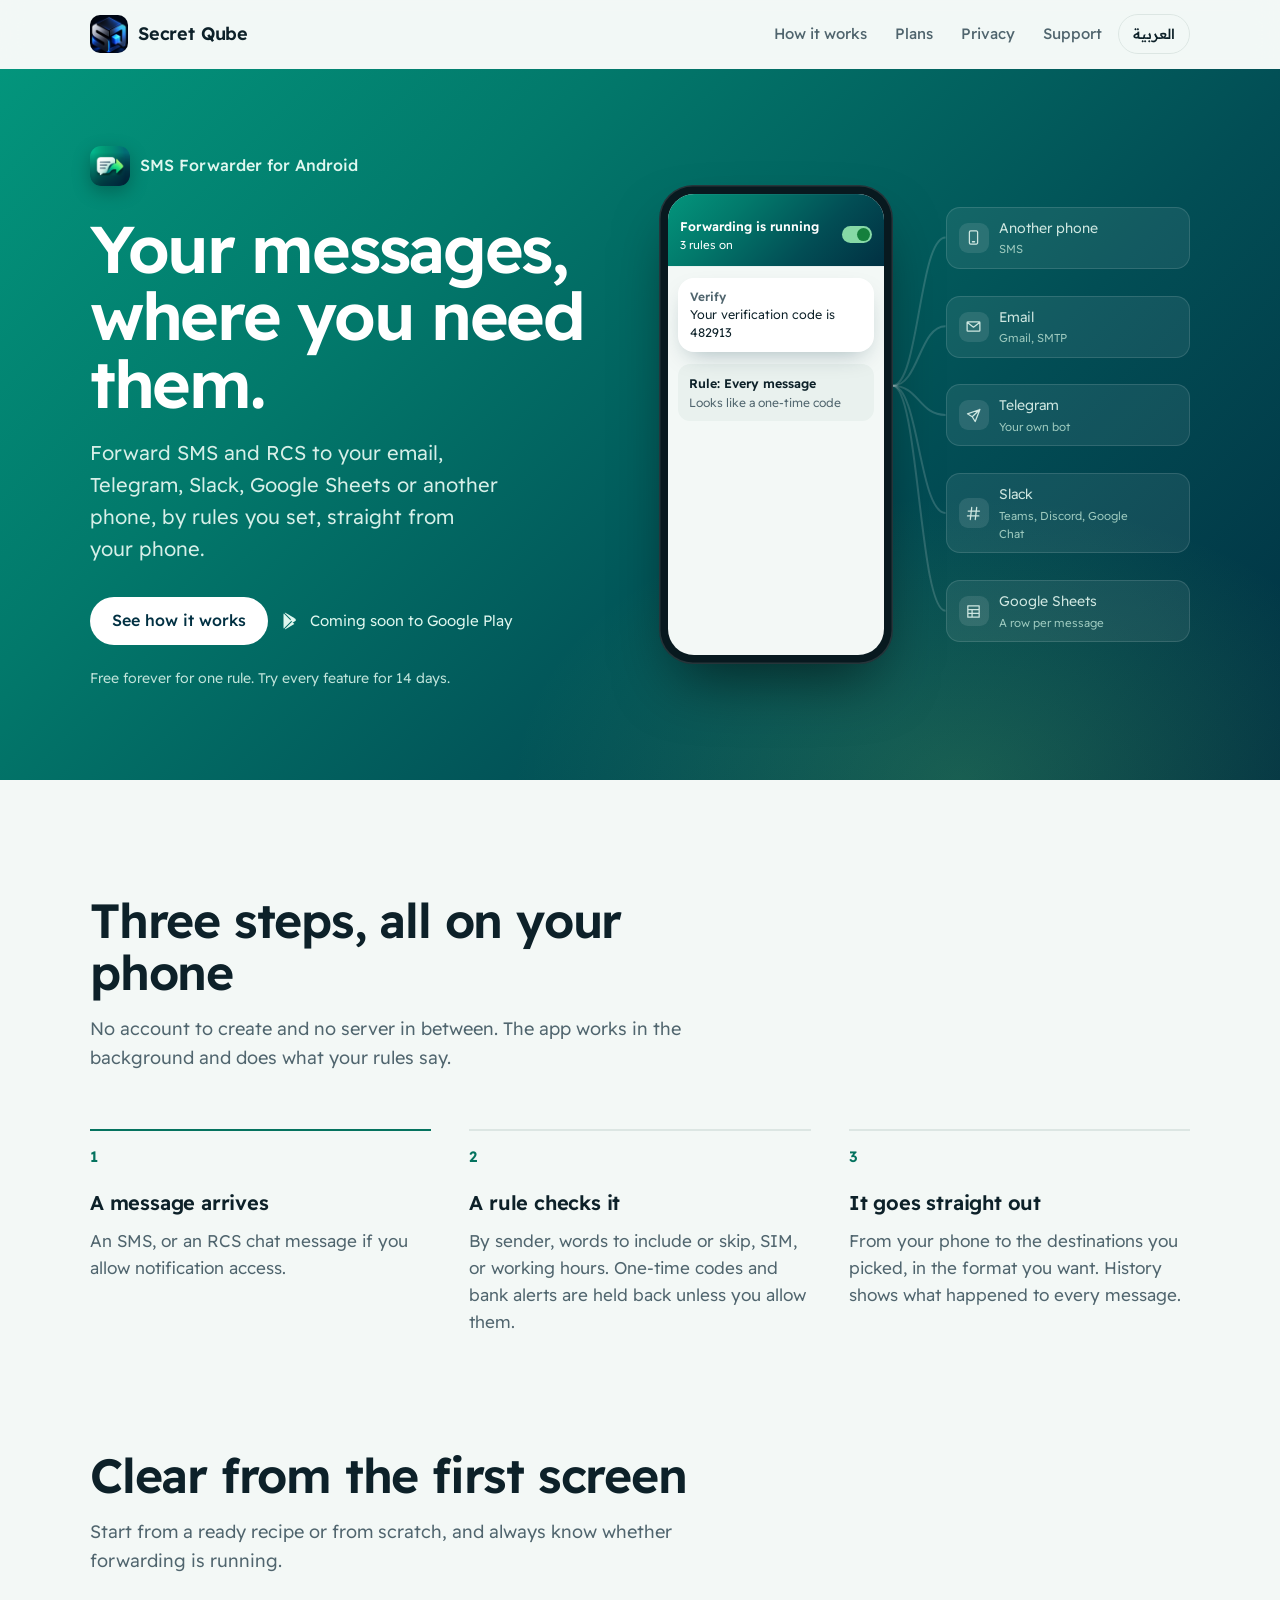
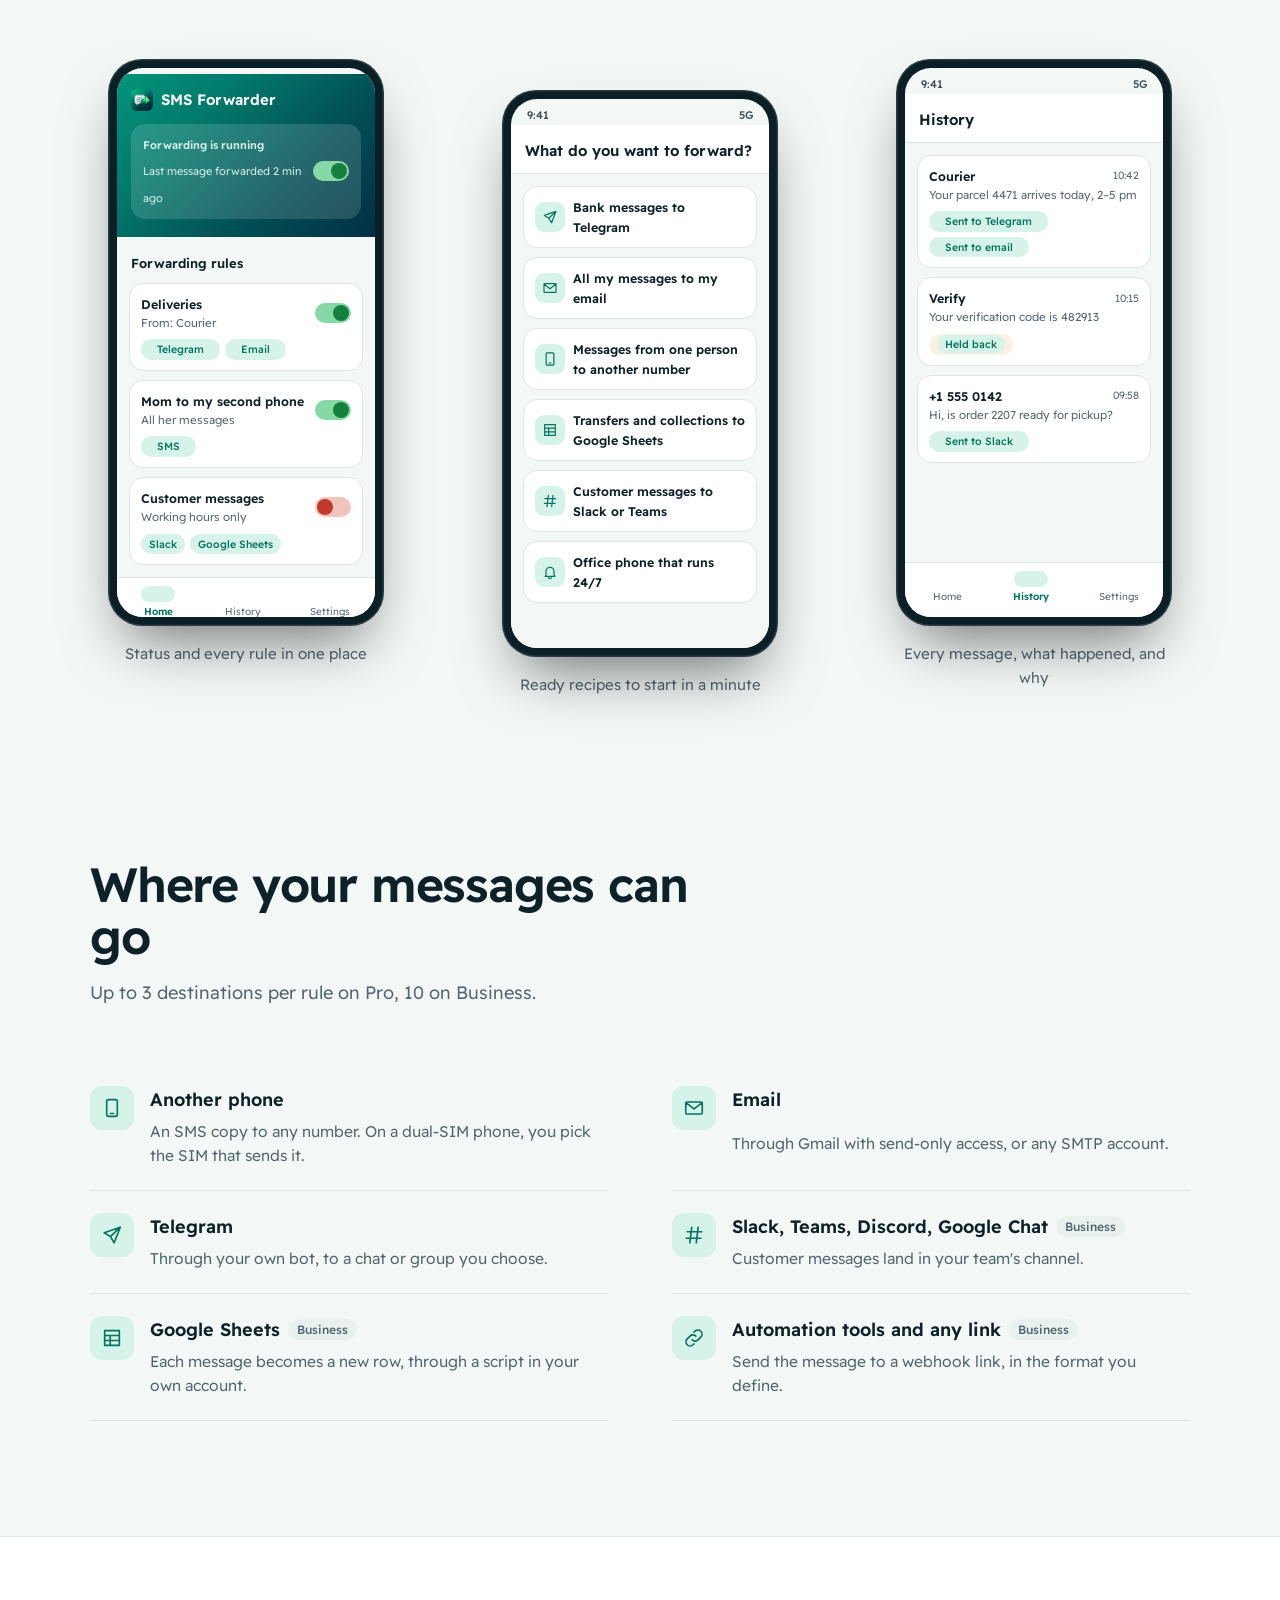
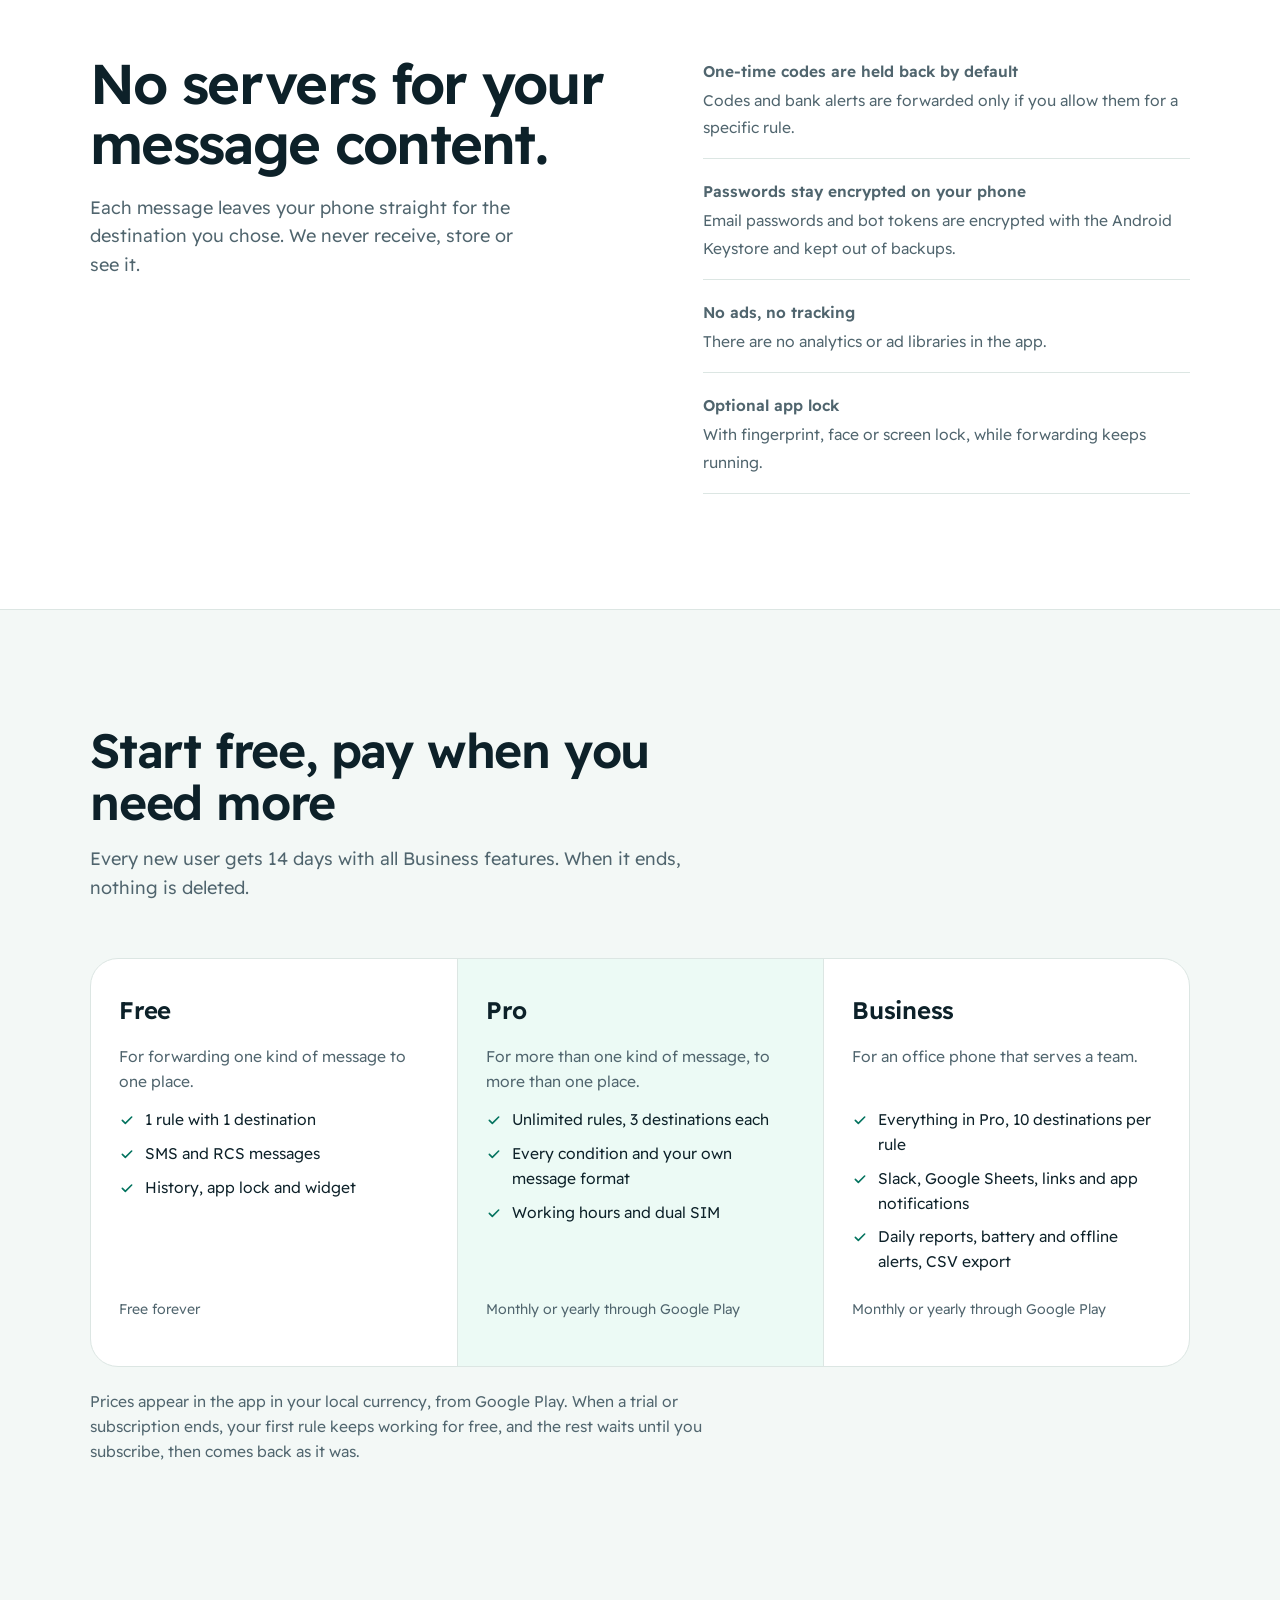
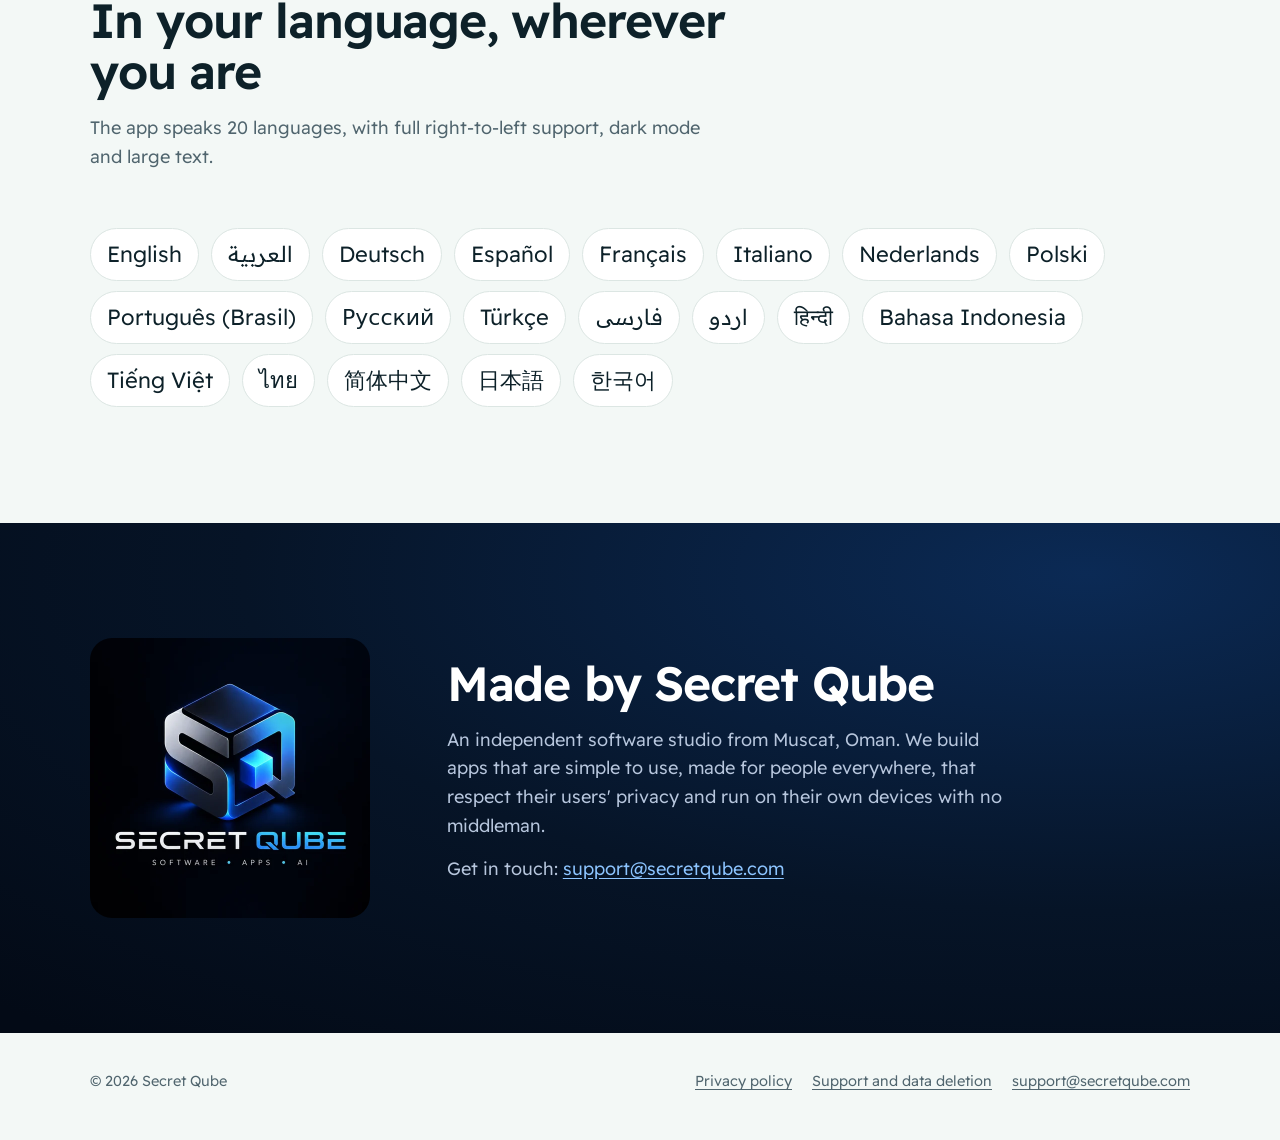
==== commit 9960a6d7: "update payment pro" ====
--- a/index.html
+++ b/index.html
@@ -217,14 +217,14 @@
         <p class="note"><span lang="ar">شهري أو سنوي عبر Google Play</span><span lang="en">Monthly or yearly through Google Play</span></p>
       </div>
       <div class="plan">
-        <h3>Business <span class="tag" style="margin:0"><span lang="ar">قريباً</span><span lang="en">Coming soon</span></span></h3>
+        <h3>Business</h3>
         <p class="who"><span lang="ar">لجوال المكتب الذي يخدم فريقاً.</span><span lang="en">For an office phone that serves a team.</span></p>
         <ul>
           <li><svg width="16" height="16" aria-hidden="true"><use href="#i-check"/></svg><span><span lang="ar">كل ما في Pro، و10 وجهات لكل قاعدة</span><span lang="en">Everything in Pro, 10 destinations per rule</span></span></li>
           <li><svg width="16" height="16" aria-hidden="true"><use href="#i-check"/></svg><span><span lang="ar">Slack وGoogle Sheets والروابط وإشعارات التطبيقات</span><span lang="en">Slack, Google Sheets, links and app notifications</span></span></li>
           <li><svg width="16" height="16" aria-hidden="true"><use href="#i-check"/></svg><span><span lang="ar">تقارير يومية وتنبيهات البطارية والاتصال وتصدير CSV</span><span lang="en">Daily reports, battery and offline alerts, CSV export</span></span></li>
         </ul>
-        <p class="note"><span lang="ar">متاح الآن خلال التجربة</span><span lang="en">Available now during the trial</span></p>
+        <p class="note"><span lang="ar">شهري أو سنوي عبر Google Play</span><span lang="en">Monthly or yearly through Google Play</span></p>
       </div>
     </div>
     <p class="plans-foot"><span lang="ar">الأسعار تظهر داخل التطبيق بعملتك المحلية من Google Play. عند انتهاء التجربة أو الاشتراك تستمر قاعدتك الأولى مجاناً، وينتظر الباقي حتى تشترك ويعود كما كان.</span><span lang="en">Prices appear in the app in your local currency, from Google Play. When a trial or subscription ends, your first rule keeps working for free, and the rest waits until you subscribe, then comes back as it was.</span></p>
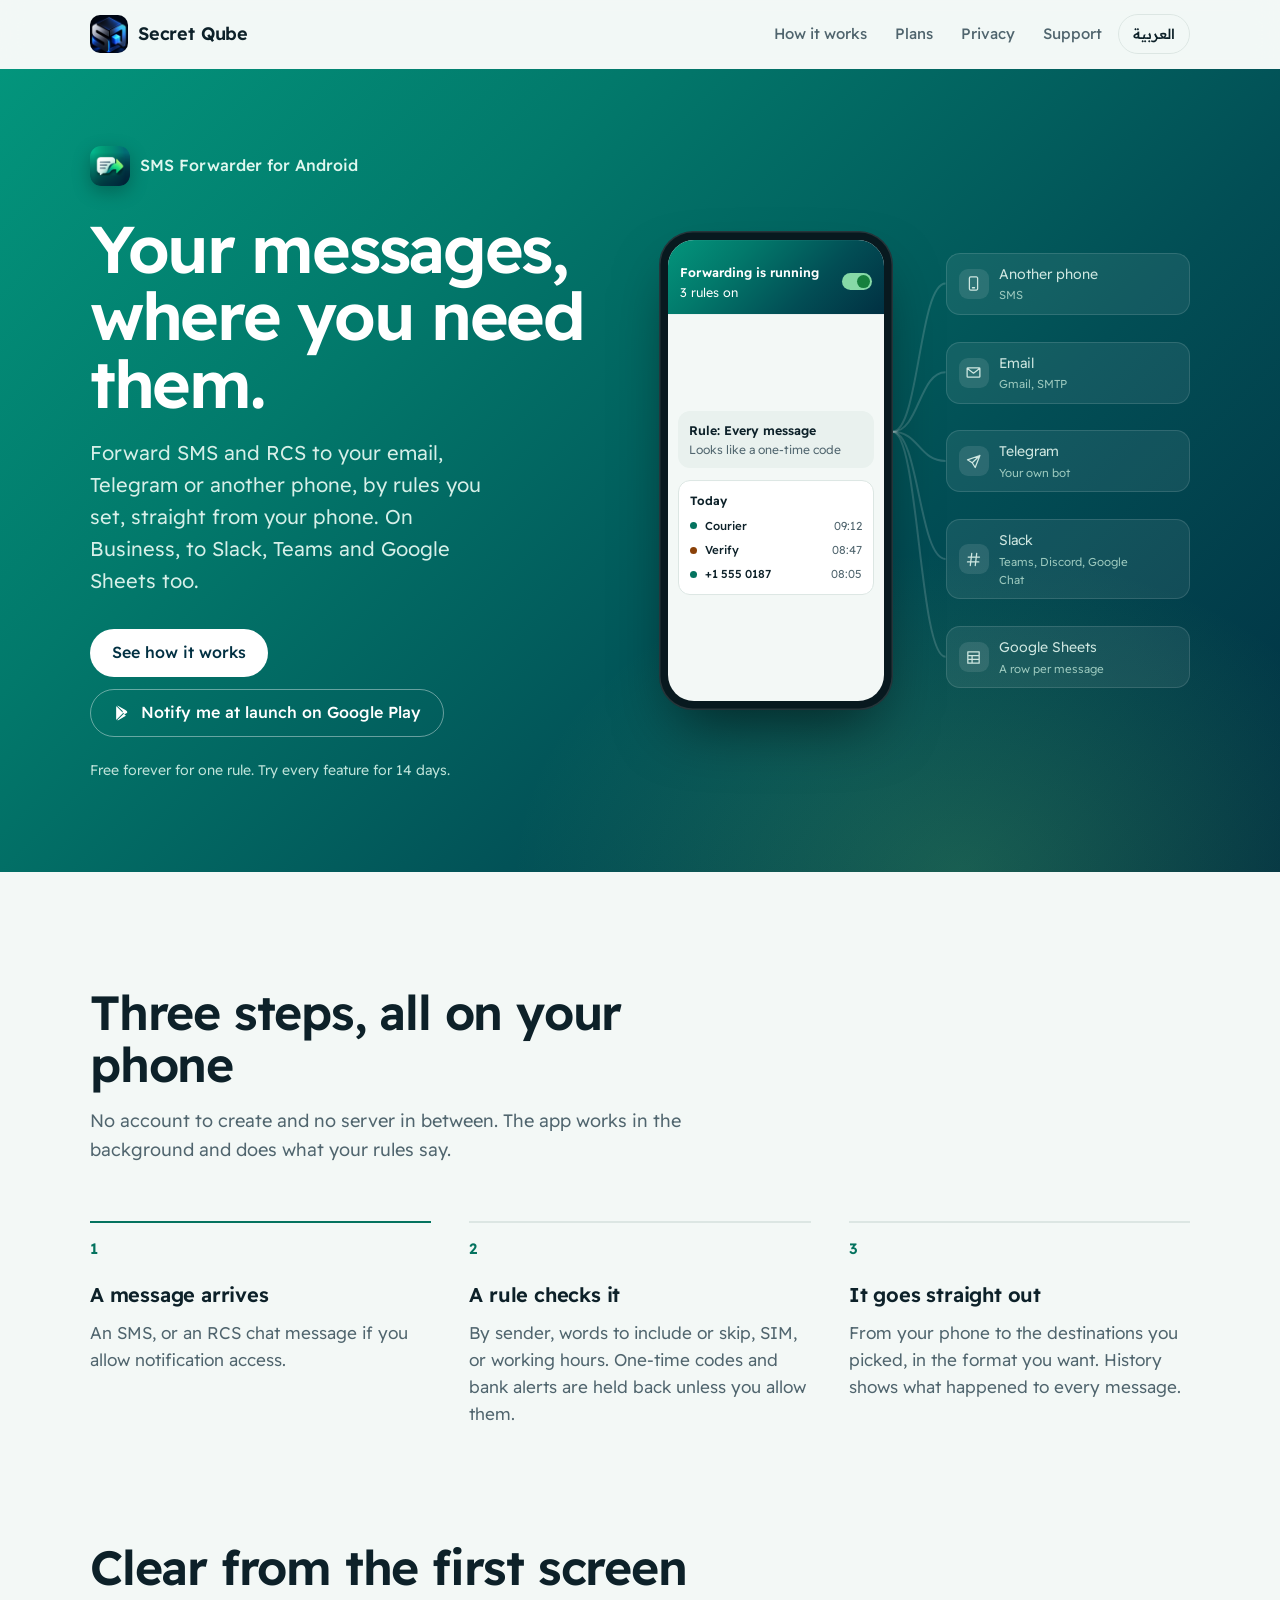
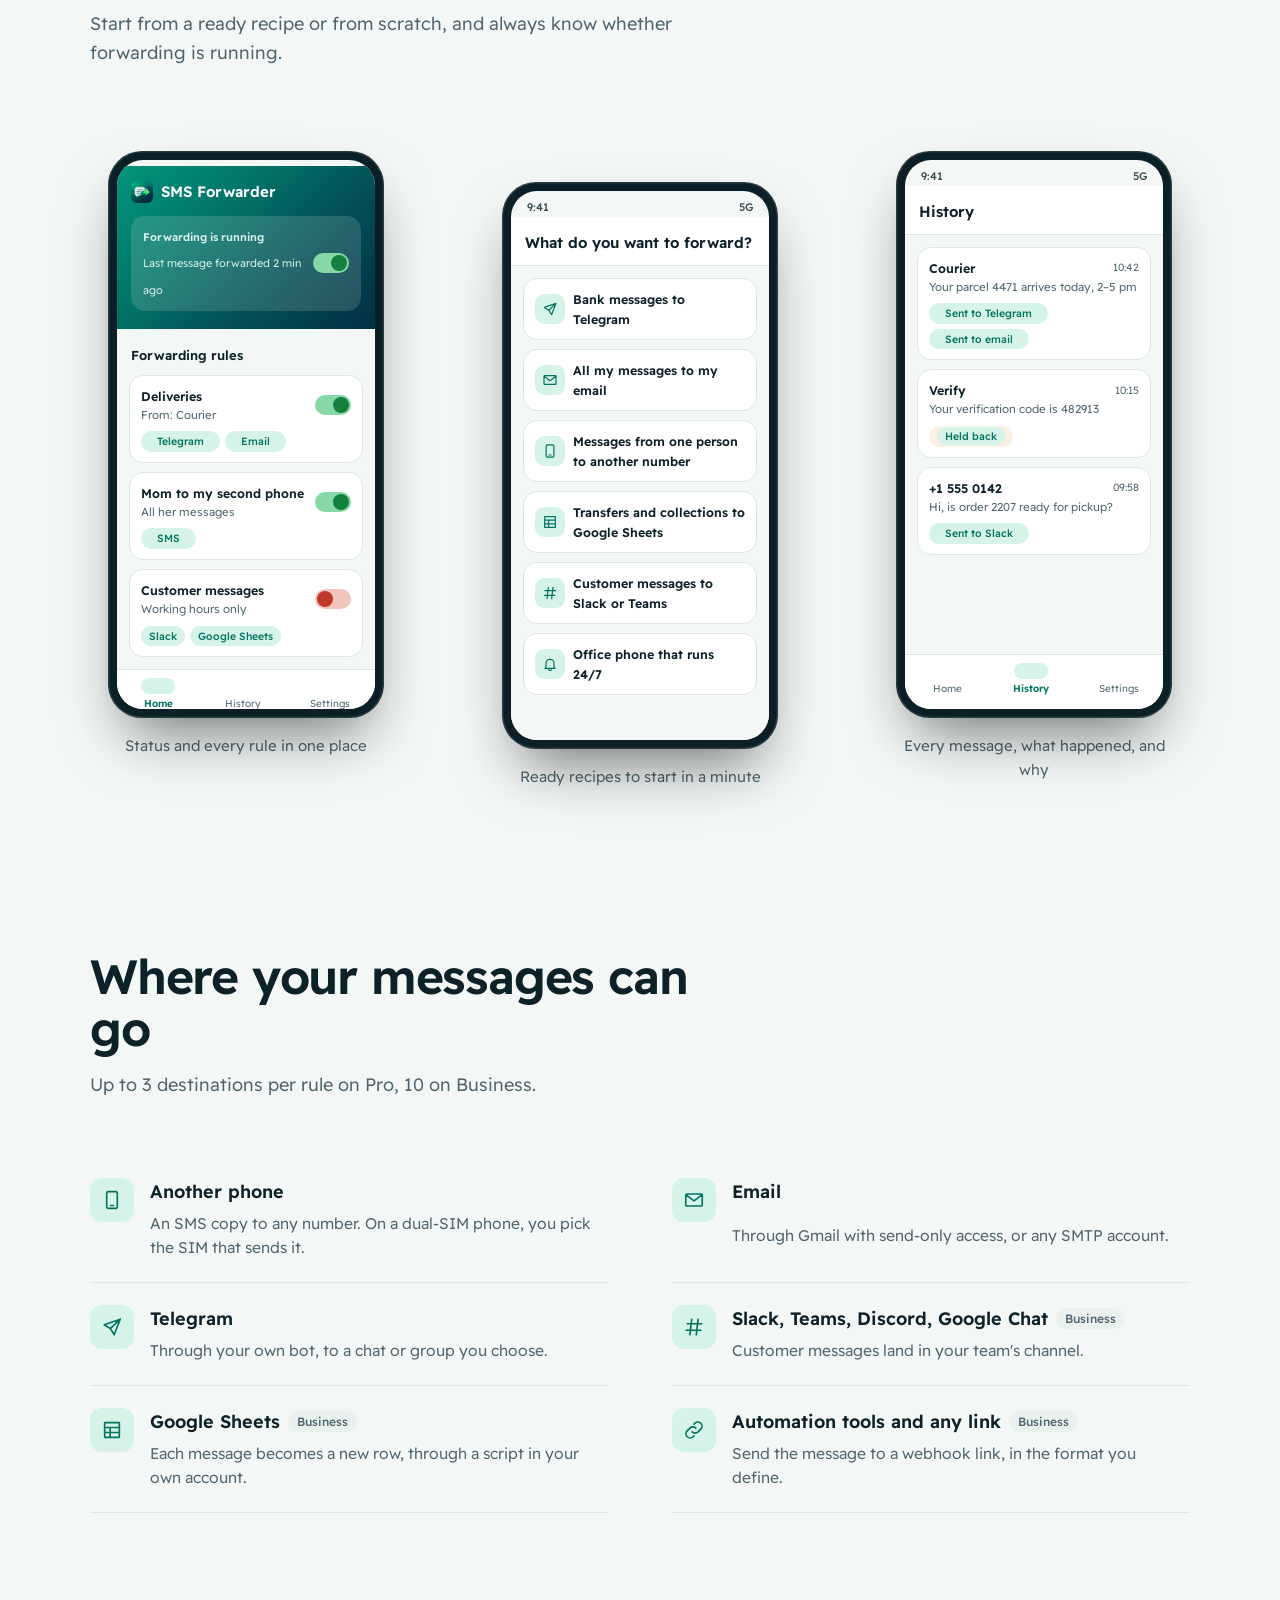
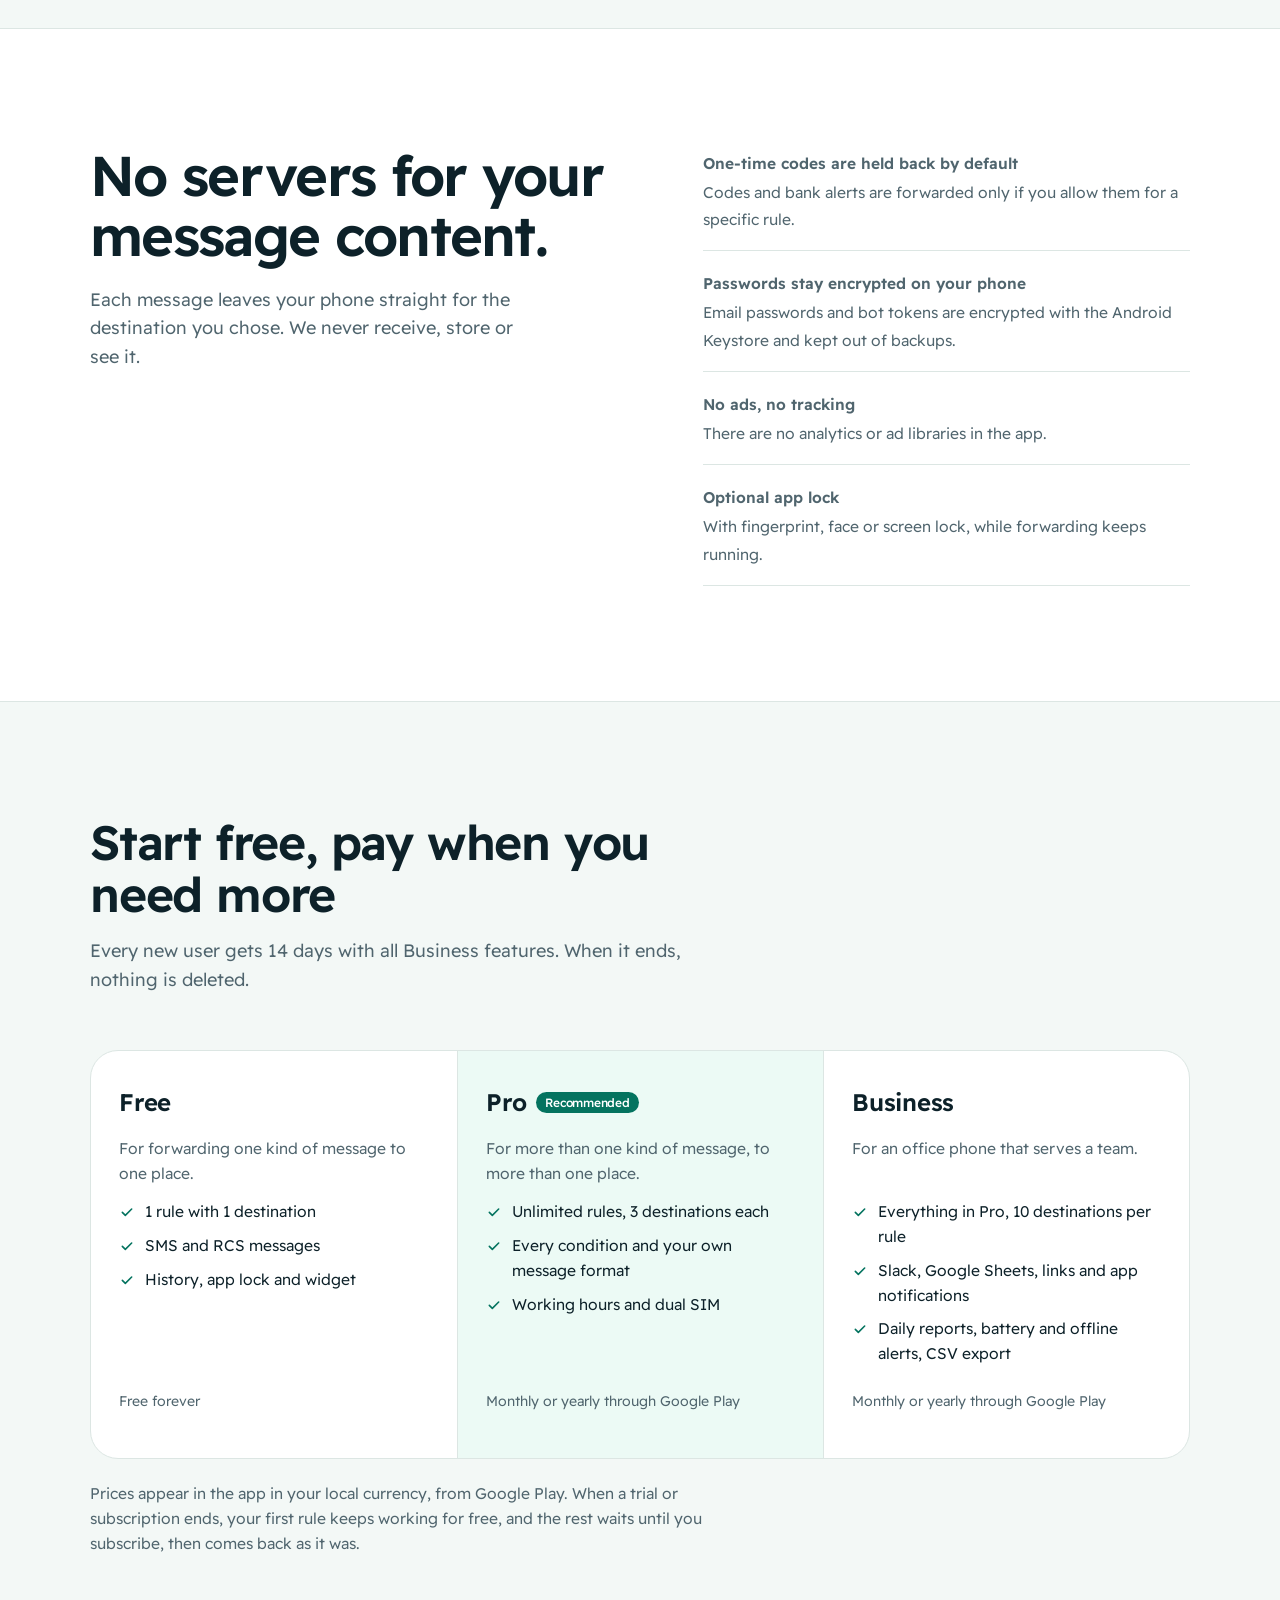
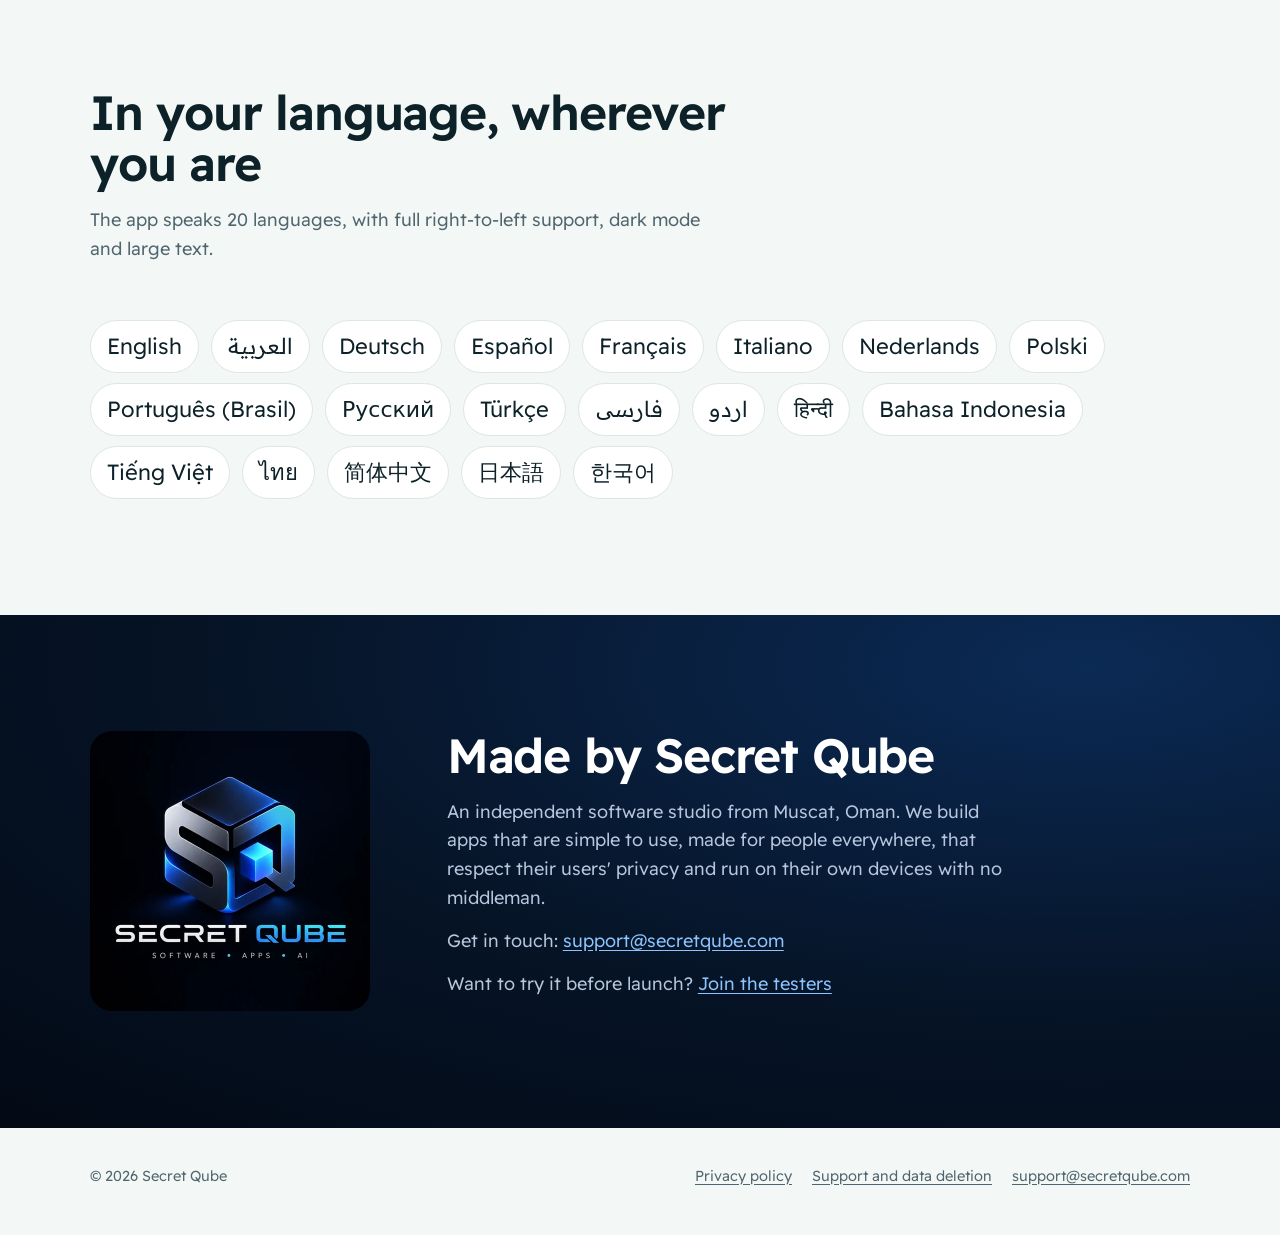
==== commit 29336e38: "change some information" ====
--- a/index.html
+++ b/index.html
@@ -4,17 +4,23 @@
 <meta charset="utf-8">
 <meta name="viewport" content="width=device-width,initial-scale=1">
 <title>SMS Forwarder by Secret Qube</title>
-<meta name="description" content="SMS & RCS Forwarder for Android: forward incoming messages to email, Telegram, Slack, Google Sheets or another phone, by your own rules, straight from your phone. By Secret Qube.">
+<meta name="description" content="SMS & RCS Forwarder for Android: forward incoming messages to your email, Telegram or another phone by your own rules, straight from your phone. Slack, Teams and Google Sheets on Business. By Secret Qube.">
 <meta name="theme-color" content="#024E55">
 <link rel="canonical" href="https://secretqube.com/">
 <link rel="icon" type="image/png" sizes="32x32" href="assets/favicon-32.png">
 <link rel="apple-touch-icon" href="assets/apple-touch-icon.png">
 <meta property="og:type" content="website">
 <meta property="og:title" content="SMS Forwarder by Secret Qube">
-<meta property="og:description" content="Forward SMS & RCS to email, Telegram, Slack, Google Sheets or another phone, by your rules.">
+<meta property="og:description" content="Forward SMS & RCS to your email, Telegram or another phone, by your rules. No servers for your message content.">
+<meta property="og:site_name" content="Secret Qube">
+<meta property="og:locale" content="en_US">
+<meta property="og:locale:alternate" content="ar_AR">
+<meta property="og:image:alt" content="SMS Forwarder app icon with the text: Forward SMS and RCS to email, Telegram, Slack or another phone.">
 <meta property="og:image" content="https://secretqube.com/assets/og.png">
 <meta property="og:url" content="https://secretqube.com/">
 <meta name="twitter:card" content="summary_large_image">
+<meta name="twitter:image" content="https://secretqube.com/assets/og.png">
+<script type="application/ld+json">{"@context":"https://schema.org","@type":"SoftwareApplication","name":"SMS Forwarder","operatingSystem":"Android","applicationCategory":"UtilitiesApplication","description":"Forward incoming SMS and RCS to email, Telegram, another phone or team apps, by your own rules, straight from your phone.","inLanguage":["en","ar"],"offers":{"@type":"Offer","price":"0","priceCurrency":"USD","description":"Free plan; Pro and Business subscriptions through Google Play"},"publisher":{"@type":"Organization","name":"Secret Qube","url":"https://secretqube.com/","email":"support@secretqube.com","address":{"@type":"PostalAddress","addressLocality":"Muscat","addressCountry":"OM"}}}</script>
 <link rel="preconnect" href="https://fonts.googleapis.com">
 <link rel="preconnect" href="https://fonts.gstatic.com" crossorigin>
 <link href="https://fonts.googleapis.com/css2?family=Readex+Pro:wght@300..700&display=swap" rel="stylesheet">
@@ -50,16 +56,17 @@
   </div>
 </header>
 
-<main>
+<a class="skip" href="#main"><span lang="ar">انتقل إلى المحتوى</span><span lang="en">Skip to content</span></a>
+<main id="main">
 <section class="hero" aria-labelledby="hero-title">
   <div class="wrap">
     <div>
       <span class="app-tag"><img src="assets/app-icon.png" alt="" width="40" height="40"><span lang="ar">محوّل الرسائل SMS Forwarder</span><span lang="en">SMS Forwarder for Android</span></span>
       <h1 id="hero-title"><span lang="ar">رسائلك تصل حيث تحتاجها.</span><span lang="en">Your messages, where you need them.</span></h1>
-      <p class="lede"><span lang="ar">حوّل رسائل SMS وRCS إلى بريدك أو تيليجرام أو Slack أو Google Sheets أو رقم آخر، بقواعد تضعها أنت، مباشرة من جوالك.</span><span lang="en">Forward SMS and RCS to your email, Telegram, Slack, Google Sheets or another phone, by rules you set, straight from your phone.</span></p>
+      <p class="lede"><span lang="ar">حوّل رسائل SMS وRCS إلى بريدك أو تيليجرام أو رقم آخر، بقواعد تضعها أنت، مباشرة من جوالك. ومع خطة Business إلى Slack أو Teams أو Google Sheets أيضًا.</span><span lang="en">Forward SMS and RCS to your email, Telegram or another phone, by rules you set, straight from your phone. On Business, to Slack, Teams and Google Sheets too.</span></p>
       <div class="cta-row">
         <a class="btn btn-light" href="#how"><span lang="ar">شاهد كيف يعمل</span><span lang="en">See how it works</span></a>
-        <span class="play-soon"><svg width="20" height="20" aria-hidden="true"><use href="#i-play"/></svg><span lang="ar">قريباً على Google Play</span><span lang="en">Coming soon to Google Play</span></span>
+        <a class="btn btn-ghost" href="mailto:support@secretqube.com?subject=Notify%20me%20when%20SMS%20Forwarder%20launches"><svg width="18" height="18" aria-hidden="true"><use href="#i-play"/></svg><span lang="ar">أبلغني عند الإطلاق على Google Play</span><span lang="en">Notify me at launch on Google Play</span></a>
       </div>
       <p class="hero-note"><span lang="ar">مجاني دائماً لقاعدة واحدة. جرّب كل الميزات 14 يوماً.</span><span lang="en">Free forever for one rule. Try every feature for 14 days.</span></p>
     </div>
@@ -69,9 +76,15 @@
       <svg class="wires" aria-hidden="true"></svg>
       <div class="phone" aria-hidden="true">
         <div class="scr">
-          <div class="st-top"><div><b><span lang="ar">التحويل يعمل</span><span lang="en">Forwarding is running</span></b><span lang="ar">3 قواعد مفعّلة</span><span lang="en">3 rules on</span></div><span class="m-switch" style="margin-inline-start:auto"></span></div>
+          <div class="st-top"><div><b><span lang="ar">التحويل يعمل</span><span lang="en">Forwarding is running</span></b><span lang="ar">3 قواعد تعمل</span><span lang="en">3 rules on</span></div><span class="m-switch" style="margin-inline-start:auto"></span></div>
           <div class="notif" id="st-notif"></div>
           <div class="rule-chip" id="st-rule"></div>
+          <div class="st-hist">
+            <span><span lang="ar">اليوم</span><span lang="en">Today</span></span>
+            <div><i class="ok"></i><b>Courier</b><em>09:12</em></div>
+            <div><i class="hold"></i><b>Verify</b><em>08:47</em></div>
+            <div><i class="ok"></i><b><bdi dir="ltr">+1 555 0187</bdi></b><em>08:05</em></div>
+          </div>
           <div class="verdict" id="st-verdict"></div>
         </div>
       </div>
@@ -106,7 +119,7 @@
       <h2 id="screens-title"><span lang="ar">واضح من أول شاشة</span><span lang="en">Clear from the first screen</span></h2>
       <p><span lang="ar">ابدأ من وصفة جاهزة أو من الصفر، واعرف دائماً هل التحويل يعمل.</span><span lang="en">Start from a ready recipe or from scratch, and always know whether forwarding is running.</span></p>
     </div>
-    <div class="screens">
+    <div class="screens" role="region" tabindex="0" aria-label="App screens">
       <figure class="shot">
         <div class="phone" aria-hidden="true"><div class="scr">
           <div class="m-head">
@@ -147,7 +160,7 @@
           <div class="m-body">
             <div class="m-card"><div class="r"><b>Courier</b><span class="m-time">10:42</span></div><span lang="ar">طردك 4471 يصل اليوم بين 2 و5 مساءً</span><span lang="en">Your parcel 4471 arrives today, 2–5 pm</span><div class="m-chips"><span class="m-pill ok"><span lang="ar">أُرسلت إلى تيليجرام</span><span lang="en">Sent to Telegram</span></span><span class="m-pill ok"><span lang="ar">أُرسلت إلى البريد</span><span lang="en">Sent to email</span></span></div></div>
             <div class="m-card"><div class="r"><b>Verify</b><span class="m-time">10:15</span></div><span lang="ar">رمز التحقق الخاص بك 482913</span><span lang="en">Your verification code is 482913</span><div class="m-chips"><span class="m-pill hold"><span lang="ar">تم حجبها</span><span lang="en">Held back</span></span></div></div>
-            <div class="m-card"><div class="r"><b>+1 555 0142</b><span class="m-time">09:58</span></div><span lang="ar">مرحباً، هل الطلب 2207 جاهز للاستلام؟</span><span lang="en">Hi, is order 2207 ready for pickup?</span><div class="m-chips"><span class="m-pill ok"><span lang="ar">أُرسلت إلى Slack</span><span lang="en">Sent to Slack</span></span></div></div>
+            <div class="m-card"><div class="r"><b><bdi dir="ltr">+1 555 0142</bdi></b><span class="m-time">09:58</span></div><span lang="ar">مرحباً، هل الطلب 2207 جاهز للاستلام؟</span><span lang="en">Hi, is order 2207 ready for pickup?</span><div class="m-chips"><span class="m-pill ok"><span lang="ar">أُرسلت إلى Slack</span><span lang="en">Sent to Slack</span></span></div></div>
           </div>
           <div class="m-nav"><span><i></i><span lang="ar">الرئيسية</span><span lang="en">Home</span></span><span class="on"><i></i><span lang="ar">السجل</span><span lang="en">History</span></span><span><i></i><span lang="ar">الإعدادات</span><span lang="en">Settings</span></span></div>
         </div></div>
@@ -167,7 +180,7 @@
       <li><span class="ic"><svg><use href="#i-phone"/></svg></span><b><span lang="ar">رقم آخر</span><span lang="en">Another phone</span></b><p><span lang="ar">نسخة SMS إلى أي رقم، ومع جوال بشريحتين تختار شريحة الإرسال.</span><span lang="en">An SMS copy to any number. On a dual-SIM phone, you pick the SIM that sends it.</span></p></li>
       <li><span class="ic"><svg><use href="#i-mail"/></svg></span><b><span lang="ar">البريد الإلكتروني</span><span lang="en">Email</span></b><p><span lang="ar">عبر Gmail بصلاحية إرسال فقط، أو أي حساب SMTP.</span><span lang="en">Through Gmail with send-only access, or any SMTP account.</span></p></li>
       <li><span class="ic"><svg><use href="#i-send"/></svg></span><b><span lang="ar">تيليجرام</span><span lang="en">Telegram</span></b><p><span lang="ar">عبر بوتك الخاص إلى محادثة أو مجموعة تختارها.</span><span lang="en">Through your own bot, to a chat or group you choose.</span></p></li>
-      <li><span class="ic"><svg><use href="#i-hash"/></svg></span><b><span lang="ar">Slack وTeams وDiscord وGoogle Chat</span><span lang="en">Slack, Teams, Discord, Google Chat</span><span class="tag">Business</span></b><p><span lang="ar">رسائل العملاء تصل إلى قناة فريقك.</span><span lang="en">Customer messages land in your team's channel.</span></p></li>
+      <li><span class="ic"><svg><use href="#i-hash"/></svg></span><b><span lang="ar">Slack أو Teams أو Discord أو Google Chat</span><span lang="en">Slack, Teams, Discord, Google Chat</span><span class="tag">Business</span></b><p><span lang="ar">رسائل العملاء تصل إلى قناة فريقك.</span><span lang="en">Customer messages land in your team's channel.</span></p></li>
       <li><span class="ic"><svg><use href="#i-grid"/></svg></span><b>Google Sheets<span class="tag">Business</span></b><p><span lang="ar">كل رسالة صف جديد في جدولك، عبر سكربت في حسابك أنت.</span><span lang="en">Each message becomes a new row, through a script in your own account.</span></p></li>
       <li><span class="ic"><svg><use href="#i-link"/></svg></span><b><span lang="ar">أدوات الأتمتة وأي رابط</span><span lang="en">Automation tools and any link</span><span class="tag">Business</span></b><p><span lang="ar">أرسل الرسالة إلى رابط Webhook بالصيغة التي تحددها.</span><span lang="en">Send the message to a webhook link, in the format you define.</span></p></li>
     </ul>
@@ -207,7 +220,7 @@
         <p class="note"><span lang="ar">مجاني دائماً</span><span lang="en">Free forever</span></p>
       </div>
       <div class="plan pro">
-        <h3>Pro</h3>
+        <h3>Pro <span class="tag tag-accent" style="margin:0"><span lang="ar">مقترح</span><span lang="en">Recommended</span></span></h3>
         <p class="who"><span lang="ar">لمن لديه أكثر من رسالة مهمة وأكثر من وجهة.</span><span lang="en">For more than one kind of message, to more than one place.</span></p>
         <ul>
           <li><svg width="16" height="16" aria-hidden="true"><use href="#i-check"/></svg><span><span lang="ar">قواعد بلا حد، 3 وجهات لكل قاعدة</span><span lang="en">Unlimited rules, 3 destinations each</span></span></li>
@@ -221,7 +234,7 @@
         <p class="who"><span lang="ar">لجوال المكتب الذي يخدم فريقاً.</span><span lang="en">For an office phone that serves a team.</span></p>
         <ul>
           <li><svg width="16" height="16" aria-hidden="true"><use href="#i-check"/></svg><span><span lang="ar">كل ما في Pro، و10 وجهات لكل قاعدة</span><span lang="en">Everything in Pro, 10 destinations per rule</span></span></li>
-          <li><svg width="16" height="16" aria-hidden="true"><use href="#i-check"/></svg><span><span lang="ar">Slack وGoogle Sheets والروابط وإشعارات التطبيقات</span><span lang="en">Slack, Google Sheets, links and app notifications</span></span></li>
+          <li><svg width="16" height="16" aria-hidden="true"><use href="#i-check"/></svg><span><span lang="ar">الروابط: Slack أو Google Sheets، وإشعارات التطبيقات</span><span lang="en">Slack, Google Sheets, links and app notifications</span></span></li>
           <li><svg width="16" height="16" aria-hidden="true"><use href="#i-check"/></svg><span><span lang="ar">تقارير يومية وتنبيهات البطارية والاتصال وتصدير CSV</span><span lang="en">Daily reports, battery and offline alerts, CSV export</span></span></li>
         </ul>
         <p class="note"><span lang="ar">شهري أو سنوي عبر Google Play</span><span lang="en">Monthly or yearly through Google Play</span></p>
@@ -238,7 +251,7 @@
       <p><span lang="ar">التطبيق بـ20 لغة، مع دعم كامل للكتابة من اليمين إلى اليسار والوضع الداكن والخط الكبير.</span><span lang="en">The app speaks 20 languages, with full right-to-left support, dark mode and large text.</span></p>
     </div>
     <ul class="langs">
-      <li lang="en">English</li><li dir="rtl">العربية</li><li>Deutsch</li><li>Español</li><li>Français</li><li>Italiano</li><li>Nederlands</li><li>Polski</li><li>Português (Brasil)</li><li>Русский</li><li>Türkçe</li><li dir="rtl">فارسی</li><li dir="rtl">اردو</li><li>हिन्दी</li><li>Bahasa Indonesia</li><li>Tiếng Việt</li><li>ไทย</li><li>简体中文</li><li>日本語</li><li>한국어</li>
+      <li translate="no">English</li><li dir="rtl">العربية</li><li>Deutsch</li><li>Español</li><li>Français</li><li>Italiano</li><li>Nederlands</li><li>Polski</li><li>Português (Brasil)</li><li>Русский</li><li>Türkçe</li><li dir="rtl">فارسی</li><li dir="rtl">اردو</li><li>हिन्दी</li><li>Bahasa Indonesia</li><li>Tiếng Việt</li><li>ไทย</li><li>简体中文</li><li>日本語</li><li>한국어</li>
     </ul>
   </div>
 </section>
@@ -250,6 +263,7 @@
       <h2 id="studio-title"><span lang="ar">من Secret Qube</span><span lang="en">Made by Secret Qube</span></h2>
       <p><span lang="ar">استوديو برمجيات مستقل من مسقط، عُمان. نبني تطبيقات بسيطة الاستخدام لجمهور عالمي، تحترم خصوصية مستخدميها وتعمل على أجهزتهم دون وسيط.</span><span lang="en">An independent software studio from Muscat, Oman. We build apps that are simple to use, made for people everywhere, that respect their users' privacy and run on their own devices with no middleman.</span></p>
       <p><span lang="ar">للتواصل:</span><span lang="en">Get in touch:</span> <a href="mailto:support@secretqube.com">support@secretqube.com</a></p>
+      <p><span lang="ar">تريد تجربته قبل الإطلاق؟</span><span lang="en">Want to try it before launch?</span> <a href="mailto:support@secretqube.com?subject=Join%20the%20SMS%20Forwarder%20test"><span lang="ar">انضم إلى المختبرين</span><span lang="en">Join the testers</span></a></p>
     </div>
   </div>
 </section>
--- a/style.css
+++ b/style.css
@@ -77,7 +77,7 @@
 .phone{position:absolute;inset-inline-start:0;top:50%;transform:translateY(-50%);width:44%;max-width:236px;aspect-ratio:9/18.5;background:#08191F;border-radius:34px;padding:9px;box-shadow:0 30px 60px -18px rgba(0,0,0,.55),inset 0 0 0 1.5px rgba(255,255,255,.12)}
 .phone .scr{height:100%;border-radius:26px;background:var(--paper);color:var(--ink);overflow:hidden;position:relative;display:flex;flex-direction:column}
 .stage .scr{background:#F3F8F6;color:#0D2129}
-.st-top{background:var(--hero-grad);color:#fff;padding:22px 12px 12px;font-size:11.5px;display:flex;align-items:center;gap:8px}
+.st-top{background:var(--hero-grad);color:#fff;padding:22px 12px 12px;font-size:12.5px;display:flex;align-items:center;gap:8px}
 .st-top b{font-weight:600;font-size:12.5px;display:block}
 .st-top .m-switch{width:30px;height:17px}.st-top .m-switch::after{width:13px;height:13px}
 .notif{margin:12px 10px 0;background:#fff;border-radius:16px;padding:10px 12px;box-shadow:0 10px 24px -10px rgba(1,48,66,.35);font-size:12.5px;line-height:1.45;transform:translateY(-14px);opacity:0}
@@ -247,3 +247,24 @@
   html{scroll-behavior:auto}
   *,*::before,*::after{animation-duration:0s!important;animation-delay:0s!important;transition-duration:0s!important}
 }
+
+/* v29 additions */
+.skip{position:absolute;inset-inline-start:12px;top:-60px;z-index:50;background:var(--surface);color:var(--ink);padding:10px 16px;border-radius:999px;border:1px solid var(--line);text-decoration:none;font-weight:500}
+.skip:focus{top:12px}
+.tag-accent{background:var(--accent);color:#fff}
+.st-hist{margin:12px 10px 0;padding:10px 11px;border-radius:12px;background:#fff;border:1px solid #DCE6E3;font-size:11.5px;color:#50656E;display:flex;flex-direction:column;gap:6px}
+.st-hist > span{font-weight:600;color:#0D2129;font-size:12px}
+.st-hist div{display:flex;align-items:center;gap:8px}
+.st-hist i{width:7px;height:7px;border-radius:50%;flex:none}
+.st-hist i.ok{background:#04735F}.st-hist i.hold{background:#8A4108}
+.st-hist b{font-weight:500;color:#0D2129}
+.st-hist em{font-style:normal;margin-inline-start:auto}
+.screens{scrollbar-width:thin}
+.screens:focus-visible{outline-offset:-3px}
+[lang="es-x"]{display:inline!important}
+@media (max-width:560px){
+  .st-hist{display:none}
+  .notif,.rule-chip{display:-webkit-box;-webkit-box-orient:vertical;-webkit-line-clamp:3;overflow:hidden}
+  .stage .scr{font-size:11px}
+}
+.screens{overflow-y:hidden}
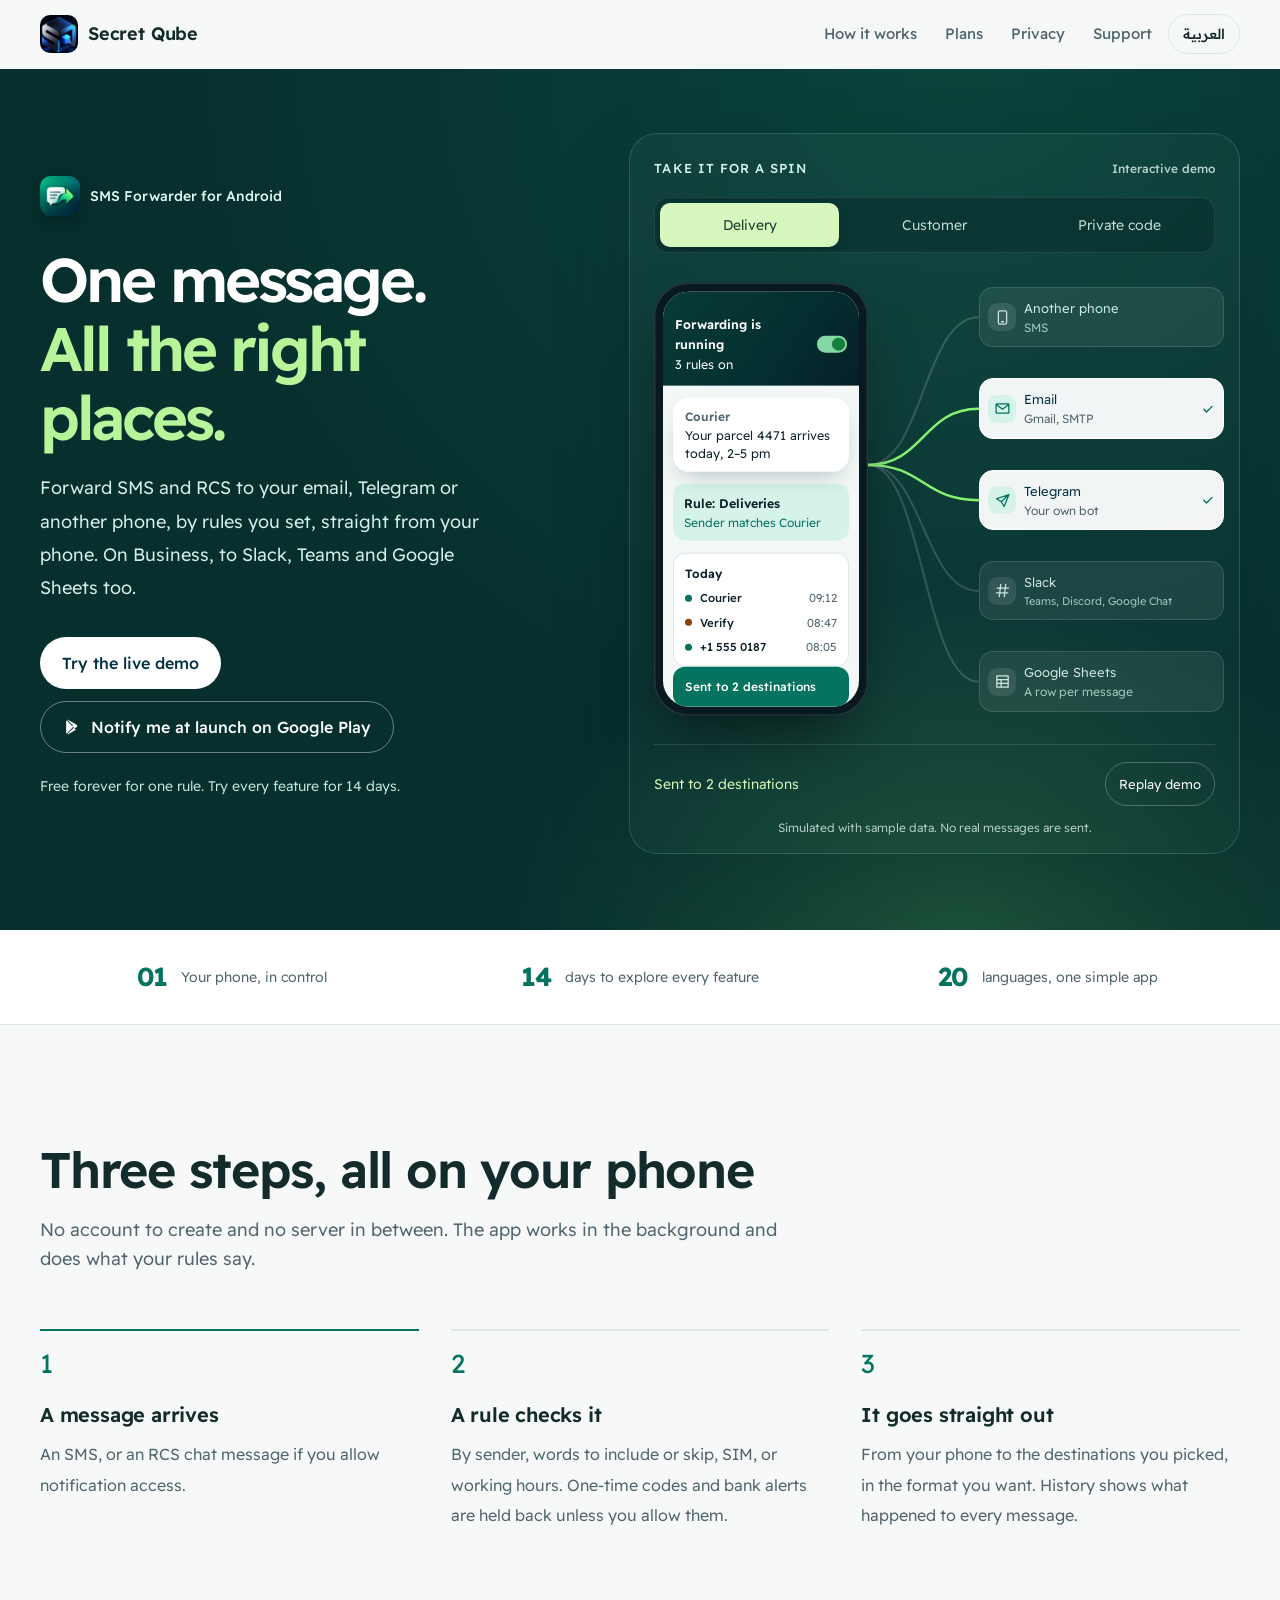
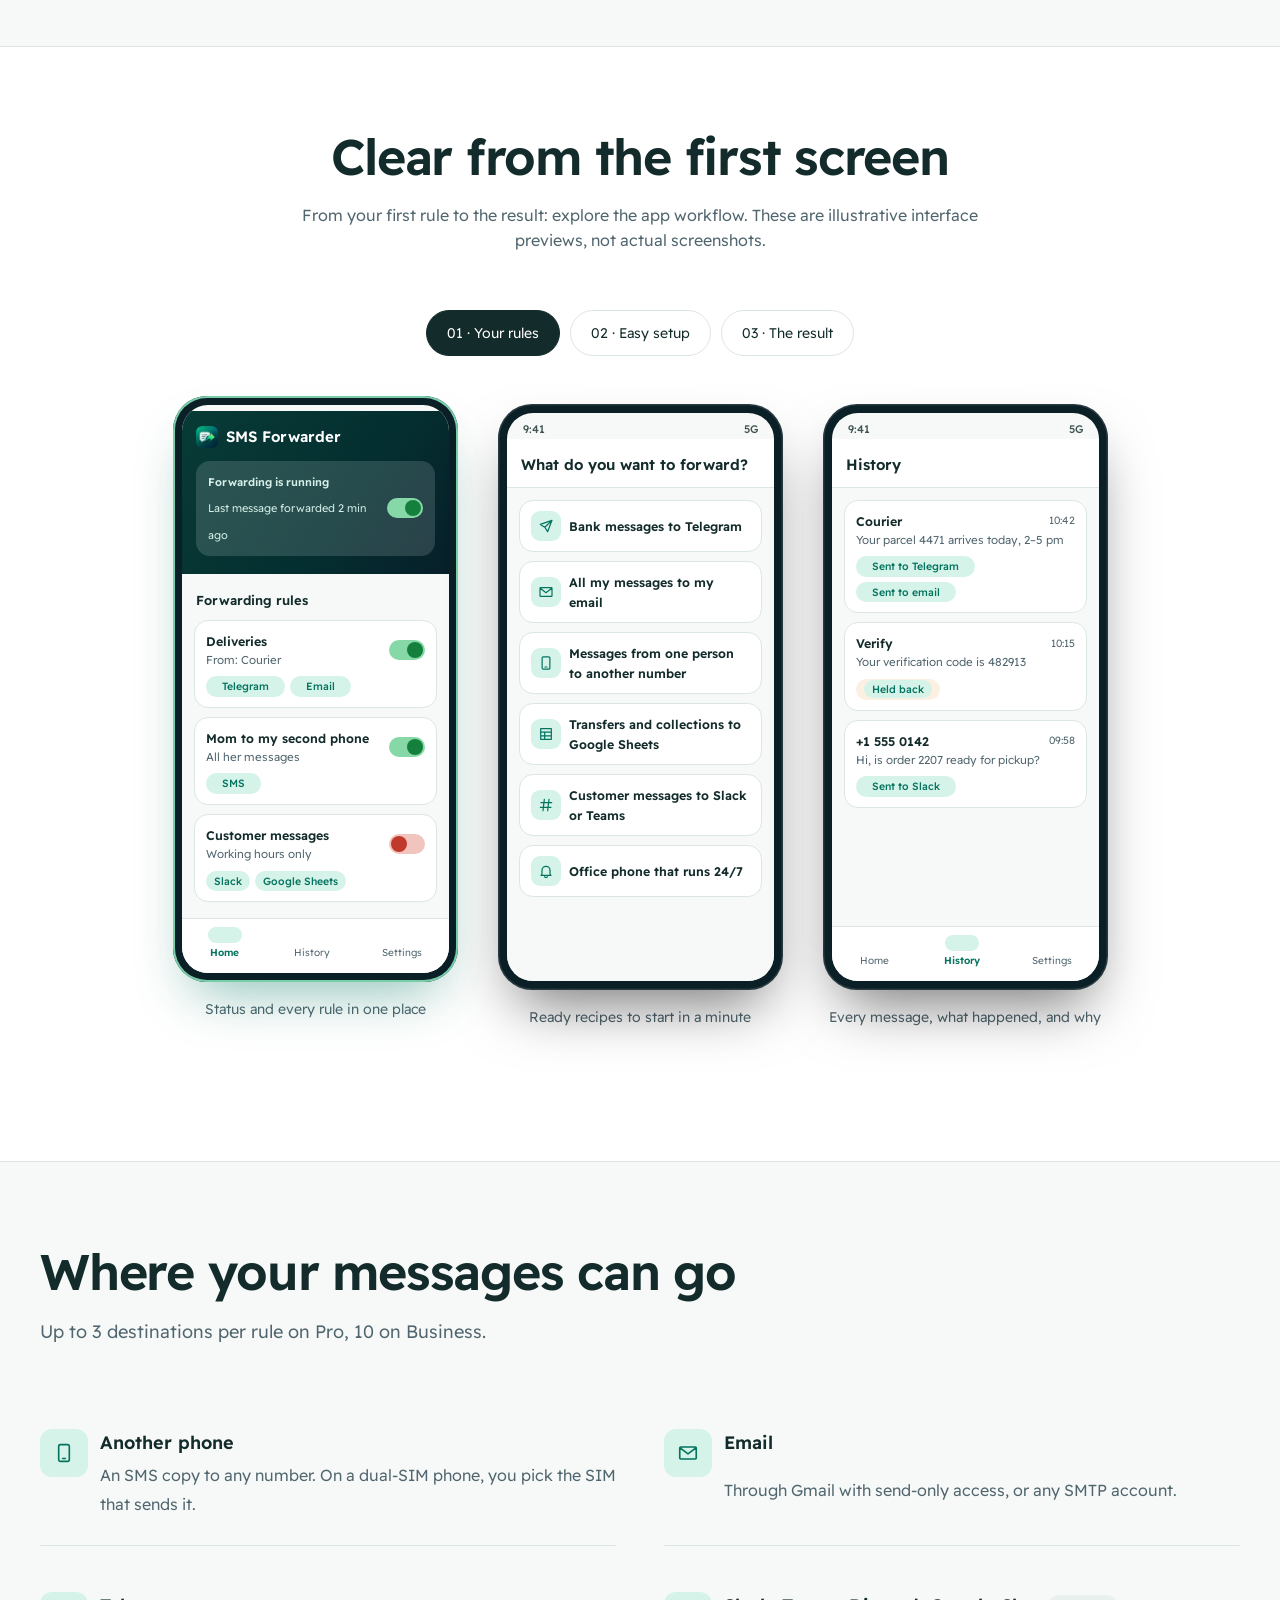
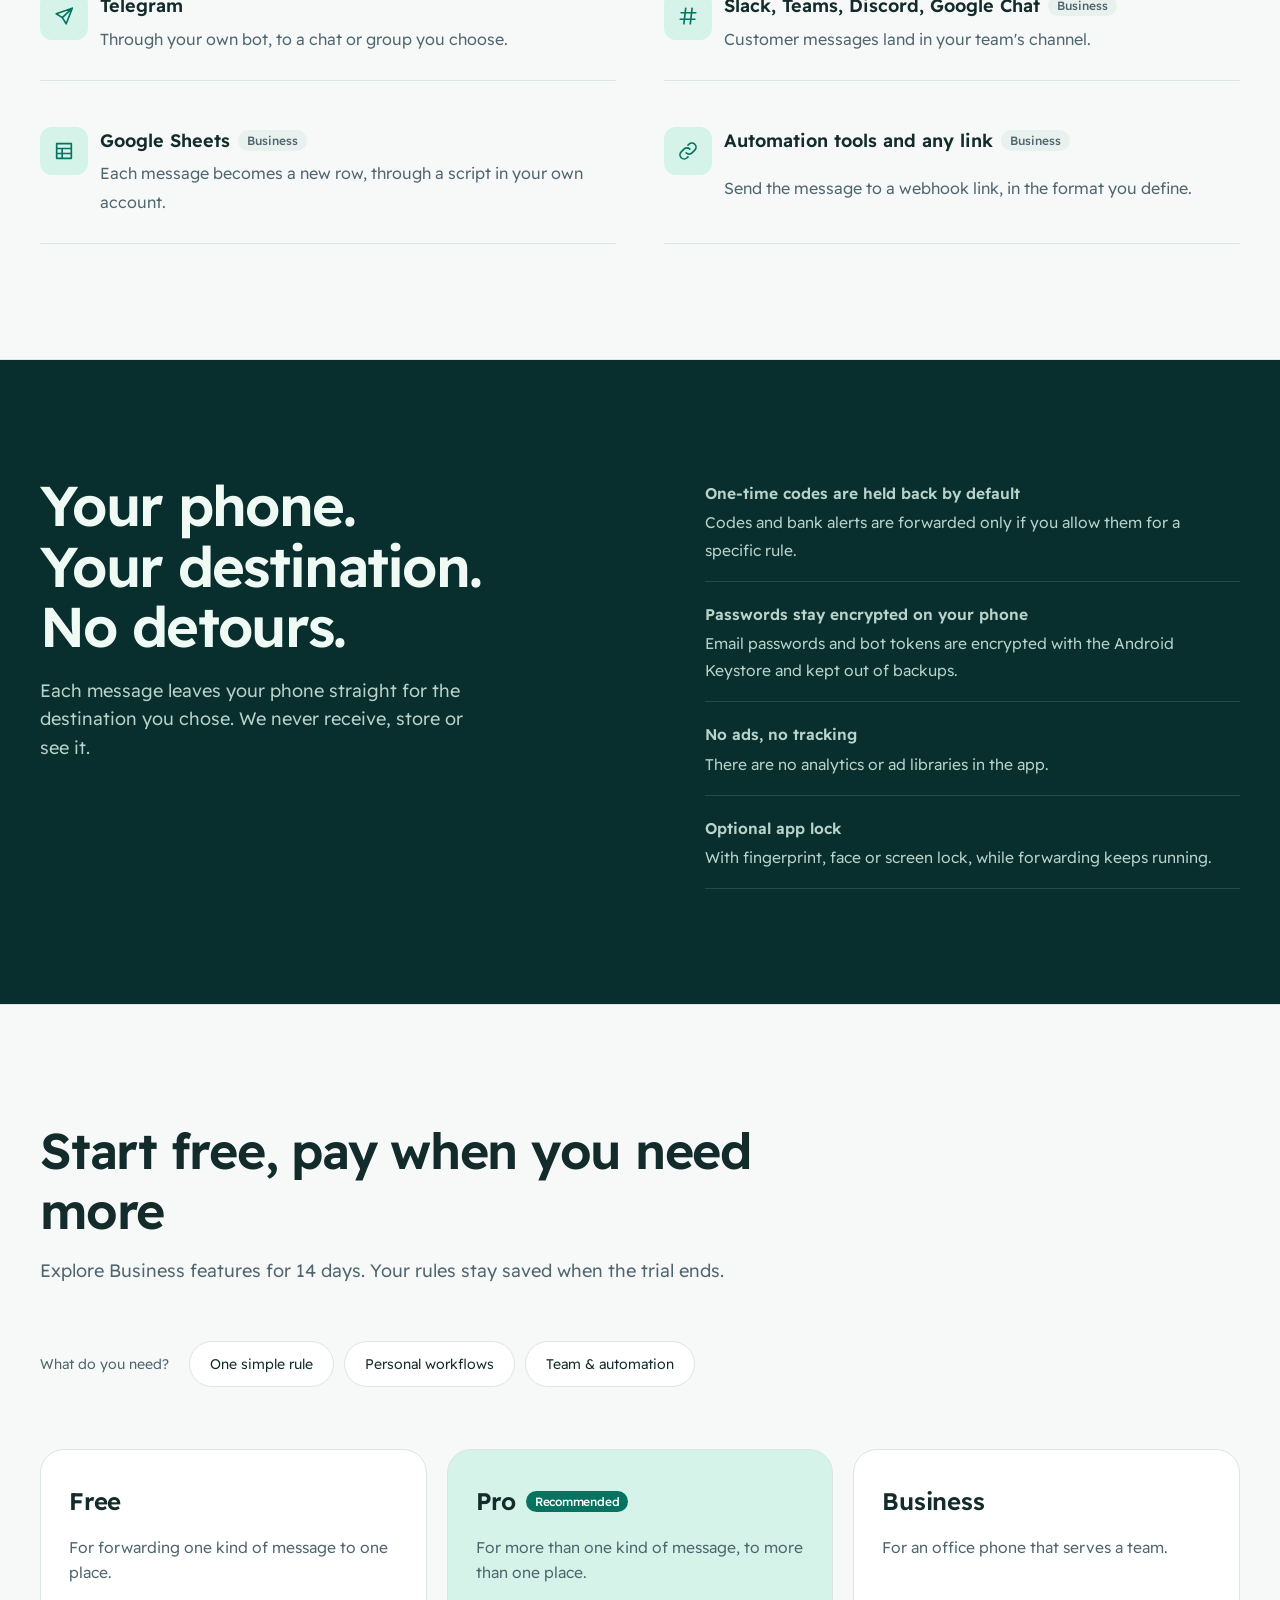
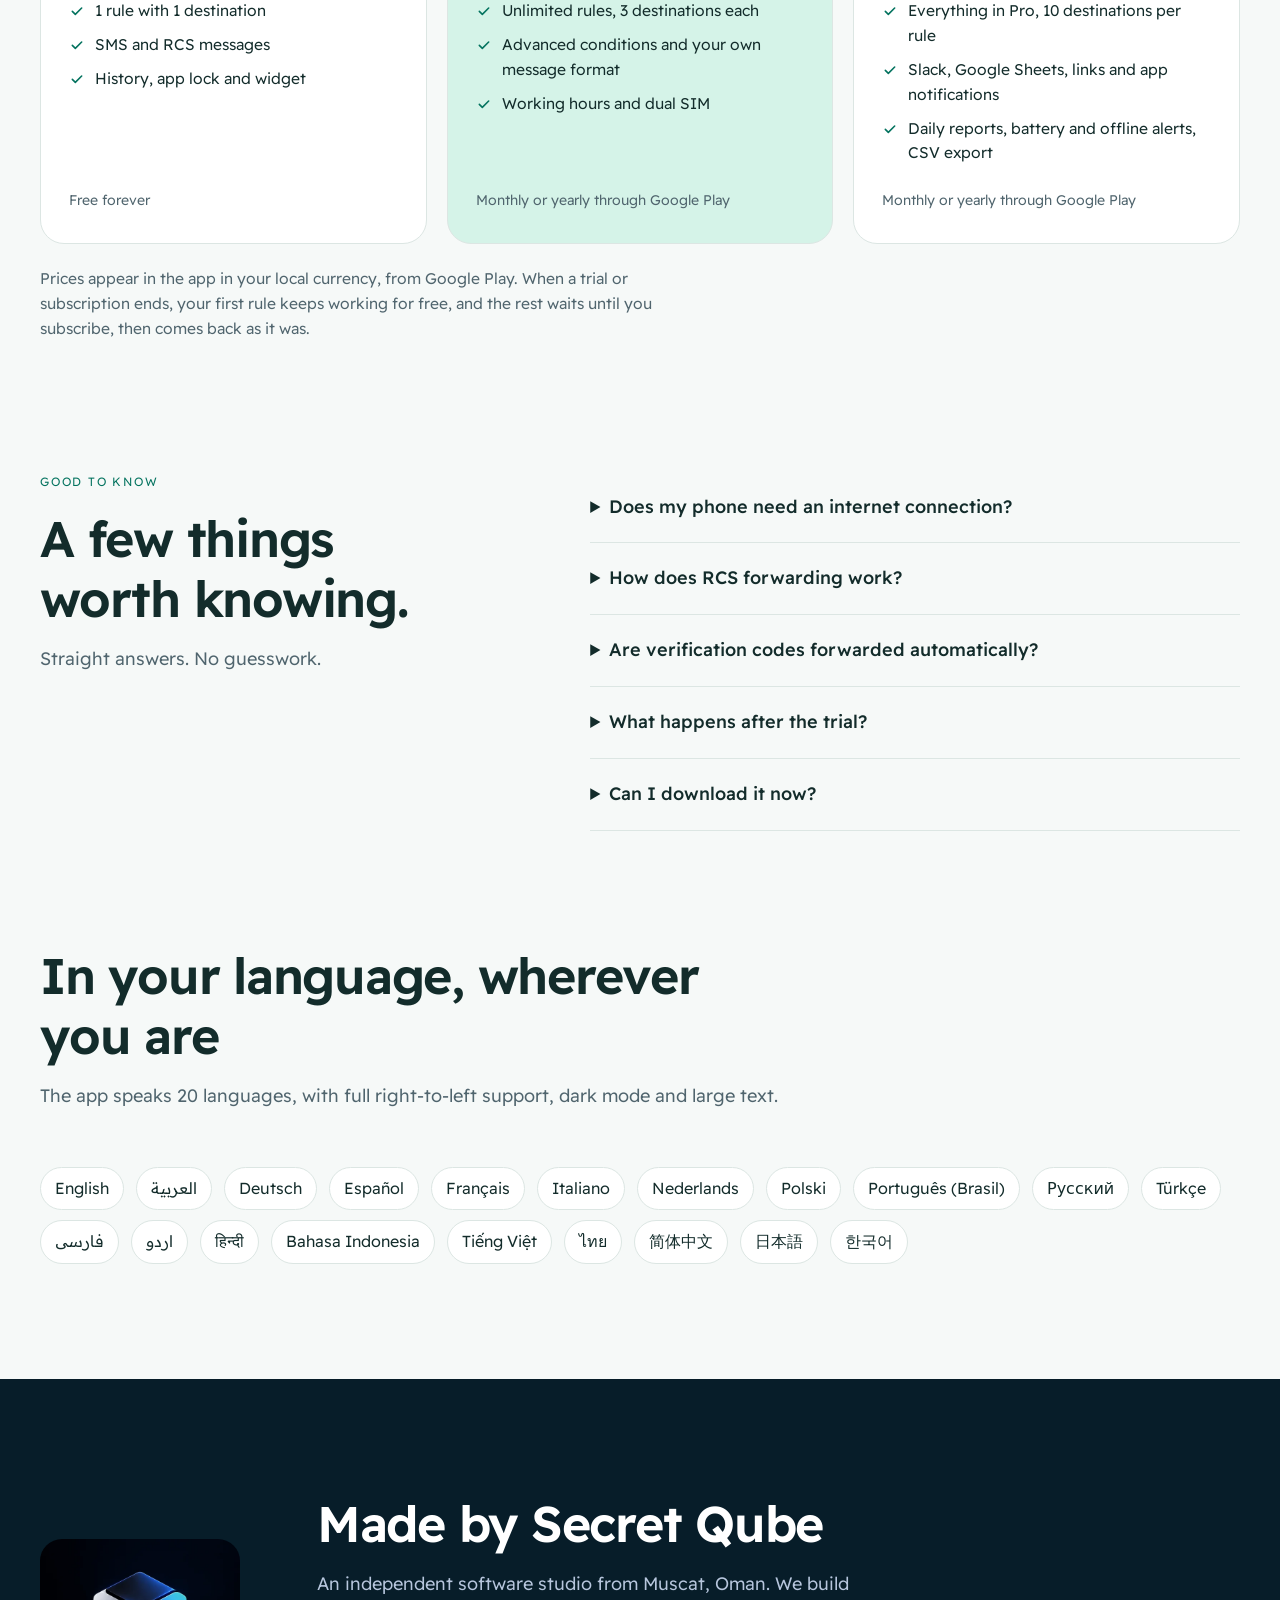
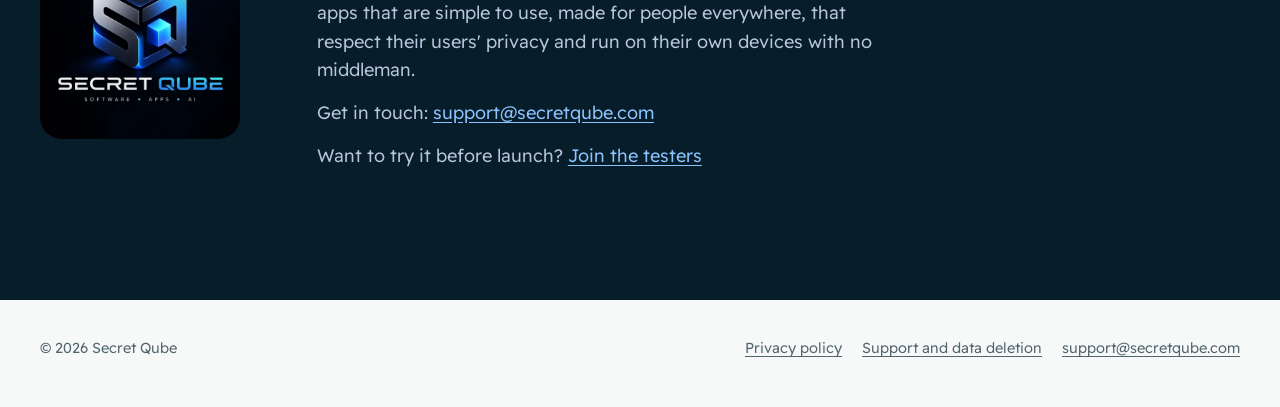
==== commit 5abff455: "updating" ====
--- a/index.html
+++ b/index.html
@@ -11,7 +11,7 @@
 <link rel="apple-touch-icon" href="assets/apple-touch-icon.png">
 <meta property="og:type" content="website">
 <meta property="og:title" content="SMS Forwarder by Secret Qube">
-<meta property="og:description" content="Forward SMS & RCS to your email, Telegram or another phone, by your rules. No servers for your message content.">
+<meta property="og:description" content="Forward SMS & RCS to your email, Telegram or another phone, by your rules. Your phone.<br>Your destination.<br>No detours.">
 <meta property="og:site_name" content="Secret Qube">
 <meta property="og:locale" content="en_US">
 <meta property="og:locale:alternate" content="ar_AR">
@@ -27,7 +27,7 @@
 <link rel="stylesheet" href="style.css">
 <script src="lang.js"></script>
 </head>
-<body>
+<body class="landing">
 
 <svg width="0" height="0" style="position:absolute" aria-hidden="true">
   <defs>
@@ -62,15 +62,22 @@
   <div class="wrap">
     <div>
       <span class="app-tag"><img src="assets/app-icon.png" alt="" width="40" height="40"><span lang="ar">محوّل الرسائل SMS Forwarder</span><span lang="en">SMS Forwarder for Android</span></span>
-      <h1 id="hero-title"><span lang="ar">رسائلك تصل حيث تحتاجها.</span><span lang="en">Your messages, where you need them.</span></h1>
+      <h1 id="hero-title"><span lang="ar">رسالة واحدة.<br><em>كل الأماكن المهمة.</em></span><span lang="en">One message.<br><em>All the right places.</em></span></h1>
       <p class="lede"><span lang="ar">حوّل رسائل SMS وRCS إلى بريدك أو تيليجرام أو رقم آخر، بقواعد تضعها أنت، مباشرة من جوالك. ومع خطة Business إلى Slack أو Teams أو Google Sheets أيضًا.</span><span lang="en">Forward SMS and RCS to your email, Telegram or another phone, by rules you set, straight from your phone. On Business, to Slack, Teams and Google Sheets too.</span></p>
       <div class="cta-row">
-        <a class="btn btn-light" href="#how"><span lang="ar">شاهد كيف يعمل</span><span lang="en">See how it works</span></a>
+        <a class="btn btn-light" href="#demo"><span lang="ar">جرّب التحويل الآن</span><span lang="en">Try the live demo</span></a>
         <a class="btn btn-ghost" href="mailto:support@secretqube.com?subject=Notify%20me%20when%20SMS%20Forwarder%20launches"><svg width="18" height="18" aria-hidden="true"><use href="#i-play"/></svg><span lang="ar">أبلغني عند الإطلاق على Google Play</span><span lang="en">Notify me at launch on Google Play</span></a>
       </div>
       <p class="hero-note"><span lang="ar">مجاني دائماً لقاعدة واحدة. جرّب كل الميزات 14 يوماً.</span><span lang="en">Free forever for one rule. Try every feature for 14 days.</span></p>
     </div>
 
+    <div class="hero-demo" id="demo">
+      <div class="demo-top"><span lang="ar">جرّبها بنفسك</span><span lang="en">TAKE IT FOR A SPIN</span><span class="demo-label"><span lang="ar">عرض توضيحي</span><span lang="en">Interactive demo</span></span></div>
+      <div class="scenario-tabs" role="group" aria-label="Demo scenarios">
+        <button type="button" data-scenario="0" aria-pressed="true"><span lang="ar">شحنة</span><span lang="en">Delivery</span></button>
+        <button type="button" data-scenario="2" aria-pressed="false"><span lang="ar">رسالة عميل</span><span lang="en">Customer</span></button>
+        <button type="button" data-scenario="1" aria-pressed="false"><span lang="ar">رمز تحقق</span><span lang="en">Private code</span></button>
+      </div>
     <div class="stage" id="stage">
       <span class="sr"><span lang="ar">رسالة تصل إلى الجوال، تطابق قاعدة، وتُرسل إلى الوجهات التي اخترتها. رموز التحقق تبقى على الجوال.</span><span lang="en">A message arrives on the phone, matches a rule, and goes to the destinations you chose. Verification codes stay on the phone.</span></span>
       <svg class="wires" aria-hidden="true"></svg>
@@ -96,8 +103,13 @@
         <div class="dest" data-d="sheets"><i><svg><use href="#i-grid"/></svg></i><div>Google Sheets<small><span lang="ar">صف لكل رسالة</span><span lang="en">A row per message</span></small></div><svg class="tick" width="18" height="18"><use href="#i-check"/></svg></div>
       </div>
     </div>
-  </div>
-</section>
+      <div class="demo-bottom"><p id="demo-status" role="status" aria-live="polite"></p><button type="button" id="replay"><span lang="ar">إعادة التشغيل</span><span lang="en">Replay demo</span></button></div>
+      <p class="demo-disclaimer"><span lang="ar">محاكاة ببيانات تجريبية؛ لا تُرسل رسائل حقيقية.</span><span lang="en">Simulated with sample data. No real messages are sent.</span></p>
+    </div>
+  </div>
+</section>
+
+<div class="proof-strip"><div class="wrap"><span><b>01</b><span lang="ar">هاتفك يتحكم</span><span lang="en">Your phone, in control</span></span><span><b>14</b><span lang="ar">يوماً لتجربة الميزات</span><span lang="en">days to explore every feature</span></span><span><b>20</b><span lang="ar">لغة في التطبيق</span><span lang="en">languages, one simple app</span></span></div></div>
 
 <section id="how" aria-labelledby="how-title">
   <div class="wrap">
@@ -113,13 +125,17 @@
   </div>
 </section>
 
-<section aria-labelledby="screens-title" style="padding-top:0">
+<section class="product-tour" aria-labelledby="screens-title" id="tour">
   <div class="wrap">
     <div class="sec-head">
       <h2 id="screens-title"><span lang="ar">واضح من أول شاشة</span><span lang="en">Clear from the first screen</span></h2>
-      <p><span lang="ar">ابدأ من وصفة جاهزة أو من الصفر، واعرف دائماً هل التحويل يعمل.</span><span lang="en">Start from a ready recipe or from scratch, and always know whether forwarding is running.</span></p>
-    </div>
-    <div class="screens" role="region" tabindex="0" aria-label="App screens">
+      <p><span lang="ar">من القاعدة إلى النتيجة: جولة في طريقة استخدام التطبيق. الواجهات أدناه معاينات توضيحية، وليست لقطات شاشة فعلية.</span><span lang="en">From your first rule to the result: explore the app workflow. These are illustrative interface previews, not actual screenshots.</span></p>
+    </div>
+    <div class="tour-tabs" role="group" aria-label="App preview">
+<button type="button" data-tour="0" aria-pressed="true"><span lang="ar">01 · قواعدك</span><span lang="en">01 · Your rules</span></button>
+<button type="button" data-tour="1" aria-pressed="false"><span lang="ar">02 · بداية سهلة</span><span lang="en">02 · Easy setup</span></button>
+<button type="button" data-tour="2" aria-pressed="false"><span lang="ar">03 · النتيجة</span><span lang="en">03 · The result</span></button>
+</div><div class="screens" role="region" tabindex="0" aria-label="App screens">
       <figure class="shot">
         <div class="phone" aria-hidden="true"><div class="scr">
           <div class="m-head">
@@ -190,7 +206,7 @@
 <section class="privacy-band" aria-labelledby="priv-title">
   <div class="wrap privacy-grid">
     <div>
-      <h2 class="big" id="priv-title"><span lang="ar">بلا خوادم لمحتوى رسائلك.</span><span lang="en">No servers for your message content.</span></h2>
+      <h2 class="big" id="priv-title"><span lang="ar">من هاتفك.<br>إلى وجهتك مباشرة.</span><span lang="en">Your phone.<br>Your destination.<br>No detours.</span></h2>
       <p><span lang="ar">كل رسالة تخرج من جوالك مباشرة إلى الوجهة التي اخترتها. لا نستقبلها ولا نخزّنها ولا نراها.</span><span lang="en">Each message leaves your phone straight for the destination you chose. We never receive, store or see it.</span></p>
     </div>
     <ul class="facts">
@@ -206,9 +222,9 @@
   <div class="wrap">
     <div class="sec-head">
       <h2 id="plans-title"><span lang="ar">ابدأ مجاناً، وادفع حين تحتاج أكثر</span><span lang="en">Start free, pay when you need more</span></h2>
-      <p><span lang="ar">كل مستخدم جديد يجرّب ميزات Business كاملة لمدة 14 يوماً. بعدها لا يُحذف شيء.</span><span lang="en">Every new user gets 14 days with all Business features. When it ends, nothing is deleted.</span></p>
-    </div>
-    <div class="plans">
+      <p><span lang="ar">كل مستخدم جديد يجرّب ميزات Business كاملة لمدة 14 يوماً. بعدها لا يُحذف شيء.</span><span lang="en">Explore Business features for 14 days. Your rules stay saved when the trial ends.</span></p>
+    </div>
+    <div class="plan-picker" role="group" aria-label="Choose your use case"><span lang="ar">ما استخدامك؟</span><span lang="en">What do you need?</span><button type="button" data-plan="0" aria-pressed="false"><span lang="ar">تحويل بسيط</span><span lang="en">One simple rule</span></button><button type="button" data-plan="1" aria-pressed="false"><span lang="ar">استخدام شخصي</span><span lang="en">Personal workflows</span></button><button type="button" data-plan="2" aria-pressed="false"><span lang="ar">فريق وأتمتة</span><span lang="en">Team & automation</span></button></div><p id="plan-advice" role="status"></p><div class="plans">
       <div class="plan">
         <h3><span lang="ar">مجاني</span><span lang="en">Free</span></h3>
         <p class="who"><span lang="ar">لتحويل نوع واحد من الرسائل إلى مكان واحد.</span><span lang="en">For forwarding one kind of message to one place.</span></p>
@@ -224,7 +240,7 @@
         <p class="who"><span lang="ar">لمن لديه أكثر من رسالة مهمة وأكثر من وجهة.</span><span lang="en">For more than one kind of message, to more than one place.</span></p>
         <ul>
           <li><svg width="16" height="16" aria-hidden="true"><use href="#i-check"/></svg><span><span lang="ar">قواعد بلا حد، 3 وجهات لكل قاعدة</span><span lang="en">Unlimited rules, 3 destinations each</span></span></li>
-          <li><svg width="16" height="16" aria-hidden="true"><use href="#i-check"/></svg><span><span lang="ar">كل الشروط وصيغة الرسالة</span><span lang="en">Every condition and your own message format</span></span></li>
+          <li><svg width="16" height="16" aria-hidden="true"><use href="#i-check"/></svg><span><span lang="ar">شروط متقدمة وصيغة الرسالة</span><span lang="en">Advanced conditions and your own message format</span></span></li>
           <li><svg width="16" height="16" aria-hidden="true"><use href="#i-check"/></svg><span><span lang="ar">أوقات العمل والشريحتان</span><span lang="en">Working hours and dual SIM</span></span></li>
         </ul>
         <p class="note"><span lang="ar">شهري أو سنوي عبر Google Play</span><span lang="en">Monthly or yearly through Google Play</span></p>
@@ -244,6 +260,13 @@
   </div>
 </section>
 
+<section class="faq" id="questions"><div class="wrap faq-layout"><div class="sec-head"><span class="eyebrow">GOOD TO KNOW</span><h2><span lang="ar">قبل أن تبدأ.</span><span lang="en">A few things<br>worth knowing.</span></h2><p><span lang="ar">إجابات واضحة، بدون تعقيد.</span><span lang="en">Straight answers. No guesswork.</span></p></div><div>
+<details><summary><span lang="ar">هل يحتاج الهاتف إلى الإنترنت؟</span><span lang="en">Does my phone need an internet connection?</span></summary><p><span lang="ar">يحتاج التحويل إلى البريد وتيليجرام والروابط إلى الإنترنت. التحويل إلى رقم آخر يستخدم خدمة SMS وقد تترتب عليه رسوم المشغّل. يجب أن يظل الهاتف مشغّلاً مع منح الصلاحيات المطلوبة.</span><span lang="en">Email, Telegram and webhook delivery need internet access. Forwarding to another phone uses SMS and carrier charges may apply. Keep your phone on and grant the required permissions.</span></p></details>
+<details><summary><span lang="ar">كيف يعمل تحويل RCS؟</span><span lang="en">How does RCS forwarding work?</span></summary><p><span lang="ar">يقرأ التطبيق النص المتاح في إشعار رسالة RCS عند منح صلاحية الوصول للإشعارات. يعتمد ذلك على تطبيق الرسائل وإعدادات الإشعارات؛ ولا يعني نسخ المحادثة كاملة أو تحويل المرفقات.</span><span lang="en">The app reads text available in an RCS notification when notification access is enabled. Availability depends on your messaging app and notification settings; this is not a full conversation or attachment sync.</span></p></details>
+<details><summary><span lang="ar">هل تُحوّل رموز التحقق تلقائيًا؟</span><span lang="en">Are verification codes forwarded automatically?</span></summary><p><span lang="ar">تُحجب الرسائل التي يكتشفها التطبيق كرموز تحقق أو رسائل بنكية افتراضياً. يمكنك السماح بها لقاعدة محددة. الاكتشاف يعتمد على محتوى الرسالة ولا يضمن التعرف على كل صيغة.</span><span lang="en">Messages detected as verification codes or bank alerts are blocked by default. You can allow them for a specific rule. Detection depends on the message content and may not identify every format.</span></p></details>
+<details><summary><span lang="ar">ماذا يحدث بعد انتهاء التجربة؟</span><span lang="en">What happens after the trial?</span></summary><p><span lang="ar">تبقى القواعد محفوظة. تعمل أقدم قاعدة مفعّلة ومؤهلة للخطة المجانية بوجهة واحدة؛ وتنتظر الميزات المدفوعة حتى الاشتراك.</span><span lang="en">Your rules remain saved. The oldest enabled rule eligible for Free keeps working with one destination; paid features wait until you subscribe.</span></p></details>
+<details><summary><span lang="ar">هل التطبيق متاح للتحميل الآن؟</span><span lang="en">Can I download it now?</span></summary><p><span lang="ar">التطبيق في مرحلة ما قبل الإطلاق. يمكنك مراسلتنا لطلب الانضمام إلى الاختبار أو إشعارك عند الإطلاق.</span><span lang="en">The app is currently pre-launch. Contact us to request testing access or a launch notification.</span></p><a href="mailto:support@secretqube.com?subject=SMS%20Forwarder%20early%20access"><span lang="ar">تواصل معنا</span><span lang="en">Get in touch</span></a></details>
+</div></div></section>
 <section aria-labelledby="lang-title" style="padding-top:0">
   <div class="wrap">
     <div class="sec-head">
--- a/style.css
+++ b/style.css
@@ -268,3 +268,62 @@
   .stage .scr{font-size:11px}
 }
 .screens{overflow-y:hidden}
+
+/* 2026 product experience */
+:root{--paper:#f6f9f8;--ink:#132c2b;--hero-grad:linear-gradient(125deg,#083b36,#042e30 62%,#071f29);--wrap:1320px}
+section[id],#demo{scroll-margin-top:90px}
+.btn{transition:transform .2s,background .2s;min-height:52px;padding-block:12px;line-height:1.5}
+.btn:hover{transform:translateY(-2px)}
+.landing .hero{background:radial-gradient(ellipse at 75% 0%,#146b5655,transparent 60%),#062f2e}
+.landing .hero .wrap{gap:48px;padding-block:64px 76px;grid-template-columns:minmax(0,.94fr) minmax(0,1.06fr)}
+.hero h1{font-size:clamp(42px,4.8vw,70px);line-height:1.12;letter-spacing:-.05em;max-width:12ch}
+html[data-lang=ar] .hero h1{font-size:clamp(40px,4.5vw,64px);line-height:1.45;max-width:15ch}
+.hero h1 em{font-style:normal;color:#b7f59b}
+.hero p.lede{max-width:42ch;font-size:18px;line-height:1.85}
+.hero-note{font-size:14px}.app-tag{font-size:14px}
+.hero-demo{min-width:0;padding:24px 24px 16px;border:1px solid #8ae4cb30;border-radius:28px;background:linear-gradient(155deg,#ffffff09,#ffffff03);box-shadow:0 32px 80px #001c2833}
+.demo-top{display:flex;align-items:center;justify-content:space-between;gap:12px;font-size:13px;font-weight:500;color:#d2f3e7;letter-spacing:.08em}
+html[data-lang=ar] .demo-top{letter-spacing:0}
+.demo-label{font-size:12px;color:#b4d1c7;letter-spacing:0}
+.scenario-tabs{display:flex;gap:6px;margin:18px 0 24px;padding:5px;border:1px solid #ffffff18;border-radius:14px;background:#00232366}
+.scenario-tabs button{flex:1;min-width:0;font:inherit;font-size:14px;color:#c1dcd4;background:none;border:0;border-radius:10px;padding:10px 5px;cursor:pointer;min-height:44px;transition:background .2s,color .2s}
+.scenario-tabs button[aria-pressed=true]{background:#d6f7bd;color:#133e30;box-shadow:0 3px 12px #0002}
+.stage{aspect-ratio:1.28;min-height:370px}
+.stage .phone{width:45%;max-width:214px;aspect-ratio:9/18.2}
+.stage .dests{width:43%;padding-block:10px}
+.dest{font-size:13px;padding:10px 8px;gap:8px;min-height:59px}.dest small{font-size:12px;line-height:1.4}.dest i{width:28px;height:28px}.dest .tick{width:14px;flex:none}
+.dest[data-d=slack] small{font-size:11px}
+.demo-bottom{display:flex;justify-content:space-between;align-items:center;gap:12px;margin-top:22px;padding-top:14px;border-top:1px solid #ffffff20;font-size:14px;min-height:66px}
+.demo-bottom p{margin:0;color:#d6f7bd;max-width:65%}
+.demo-bottom button{font:inherit;font-size:13px;white-space:nowrap;color:white;border:1px solid #ffffff40;background:transparent;padding:9px 13px;border-radius:30px;cursor:pointer;min-height:44px}
+.demo-disclaimer{font-size:12px!important;color:#b3cdc5!important;margin:8px 0 0!important;text-align:center}
+.proof-strip{background:var(--surface);border-bottom:1px solid var(--line)}
+.proof-strip .wrap{display:grid;grid-template-columns:repeat(3,1fr);padding-block:26px;gap:24px}
+.proof-strip .wrap>span{display:flex;align-items:center;justify-content:center;gap:14px;color:var(--muted);font-size:14px}
+.proof-strip b{color:var(--accent);font-size:26px;letter-spacing:-.03em}
+.sec-head{max-width:760px}h2{font-size:clamp(32px,4vw,50px);line-height:1.2}
+.steps{gap:32px}.steps li{padding-top:68px}.steps li::before{font-size:26px;top:12px;font-weight:400}.steps p{font-size:16px;line-height:1.9}
+.product-tour{background:var(--surface);border-block:1px solid var(--line);padding-block:80px!important;margin-bottom:80px}
+.product-tour .sec-head{margin-inline:auto;text-align:center;max-width:700px}.product-tour .sec-head p{font-size:16px}
+.tour-tabs{display:flex;justify-content:center;gap:10px;flex-wrap:wrap;margin-bottom:28px}
+.tour-tabs button,.plan-picker button{font:inherit;font-size:14px;min-height:46px;border:1px solid var(--line);background:var(--surface);color:var(--ink);border-radius:30px;padding:10px 20px;cursor:pointer}
+.tour-tabs button[aria-pressed=true],.plan-picker button[aria-pressed=true]{background:var(--ink);color:var(--surface);border-color:var(--ink)}
+.screens{margin:0;padding-block:20px 30px;gap:40px;align-items:center}.shot{margin:0;width:min(285px,76vw);transition:transform .4s,opacity .4s}.shot:nth-child(2){margin-top:0}.shot.is-selected{transform:translateY(-8px)}
+.shot.is-selected .phone{box-shadow:0 28px 55px -20px #02735f77,inset 0 0 0 2px #78ceaa}
+.shot .phone{aspect-ratio:9/18.5}.shot figcaption{font-size:14px;min-height:45px}
+.dest-list{gap:20px 48px}.dest-list li{padding-block:26px}.dest-list .ic{width:48px;height:48px}.dest-list p{font-size:16px;line-height:1.8}
+.privacy-band{background:#082f2e;color:#f0faf5}.privacy-grid .big+p,.privacy-band .facts span{color:#b9d3ca}.privacy-band .facts li{border-color:#ffffff20}.privacy-band .facts b{color:#d5f5c3}
+.plan-picker{display:flex;gap:10px;align-items:center;flex-wrap:wrap}.plan-picker>span{font-size:14px;margin-inline-end:10px;color:var(--muted)}
+#plan-advice{font-size:15px;color:var(--accent);min-height:26px;margin:12px 0 24px}
+.plans{border:0;background:none;gap:20px;overflow:visible}.plan{border:1px solid var(--line)!important;background:var(--surface);border-radius:24px;transition:transform .25s,box-shadow .25s}.plan.pro{background:var(--accent-soft)}.plan.recommended{outline:3px solid var(--accent);outline-offset:4px;transform:translateY(-4px)}.plan .note{margin-bottom:0}
+.faq{padding-top:0}.faq-layout{display:grid;grid-template-columns:.85fr 1.15fr;gap:70px}.eyebrow{font-size:12px;letter-spacing:.15em;color:var(--accent);display:block;margin-bottom:18px}
+.faq details{border-bottom:1px solid var(--line);padding:21px 0}.faq summary{cursor:pointer;font-size:18px;font-weight:500;padding-inline-end:16px}.faq details p{color:var(--muted);font-size:16px;line-height:1.9}.faq details a{font-size:16px}
+.langs li{font-size:16px;padding:8px 14px}.studio{background:#071d29}.studio img{width:200px}
+@media(max-width:1100px){.landing .hero .wrap{gap:28px}.hero-demo{padding:18px}.stage{min-height:355px}.dest small{font-size:11px}.stage .phone{width:48%}.stage .dests{width:43%}.dest i{display:none}.hero h1{font-size:48px}.screens{gap:24px}.shot{width:260px}}
+@media(max-width:900px){.landing .hero .wrap{grid-template-columns:1fr;padding-block:42px}.hero h1{max-width:18ch;font-size:clamp(42px,8vw,62px)}.hero p.lede{max-width:55ch}.hero-demo{width:100%;max-width:570px;margin:14px auto 0;padding:24px}.stage{min-height:385px}.dest i{display:grid}.stage .phone{width:44%}.screens{justify-content:flex-start;scroll-snap-type:x mandatory}.shot{width:270px}.faq-layout{grid-template-columns:1fr;gap:0}.faq-layout .sec-head{margin-bottom:20px}.plans{gap:20px}.plan{padding:28px}.hero h1{letter-spacing:-.035em}}
+@media(max-width:560px){.top .wrap{height:64px;gap:10px}.nav{gap:0}.nav a{padding:8px;font-size:13px}.lang-btn{padding:6px 10px}.hero-demo{padding:16px 12px;border-radius:20px}.stage{min-height:370px;aspect-ratio:auto}.stage .phone{width:49%;max-width:190px;min-height:332px}.stage .dests{width:44%}.dest{min-height:56px;padding:8px;font-size:12px}.dest i{display:none}.dest small{font-size:11px}.stage .st-hist{display:none}.st-top{padding:20px 8px 12px;gap:4px}.st-top b{font-size:12px}.st-top .m-switch{display:none}.notif,.rule-chip{font-size:12px;padding:9px;margin-inline:8px}.verdict{font-size:12px;padding:9px;margin-inline:8px}.proof-strip .wrap{gap:12px;padding-block:20px}.proof-strip .wrap>span{flex-direction:column;gap:0;text-align:center;font-size:12px}.proof-strip b{font-size:24px}.hero .cta-row{align-items:stretch;flex-direction:column}.hero .btn{justify-content:center;text-align:center;font-size:14px}.hero p.lede{font-size:16px}.demo-top{font-size:12px;letter-spacing:.03em}.scenario-tabs button{font-size:13px}.demo-bottom{font-size:12px;gap:8px}.demo-bottom button{font-size:12px;padding:8px 10px}.tour-tabs{gap:6px}.tour-tabs button{padding:9px 12px;font-size:13px}.product-tour{padding-block:60px!important}.screens{padding-inline:calc((100% - 270px)/2);gap:24px}.plan-picker{gap:8px}.plan-picker>span{width:100%}.plan-picker button{padding:9px 12px;font-size:13px}}
+@media(prefers-reduced-motion:reduce){.btn:hover,.shot.is-selected,.plan.recommended{transform:none}}
+@media(min-width:901px){.stage{min-height:445px}}
+@media(min-width:561px) and (max-width:900px){.stage{min-height:445px}}
+@media(prefers-color-scheme:dark){:root:not([data-theme="light"]){--paper:#07161c;--ink:#e3eeeb}}
+@media(max-width:560px){.notif,.rule-chip{display:block;-webkit-line-clamp:unset;overflow:visible}}
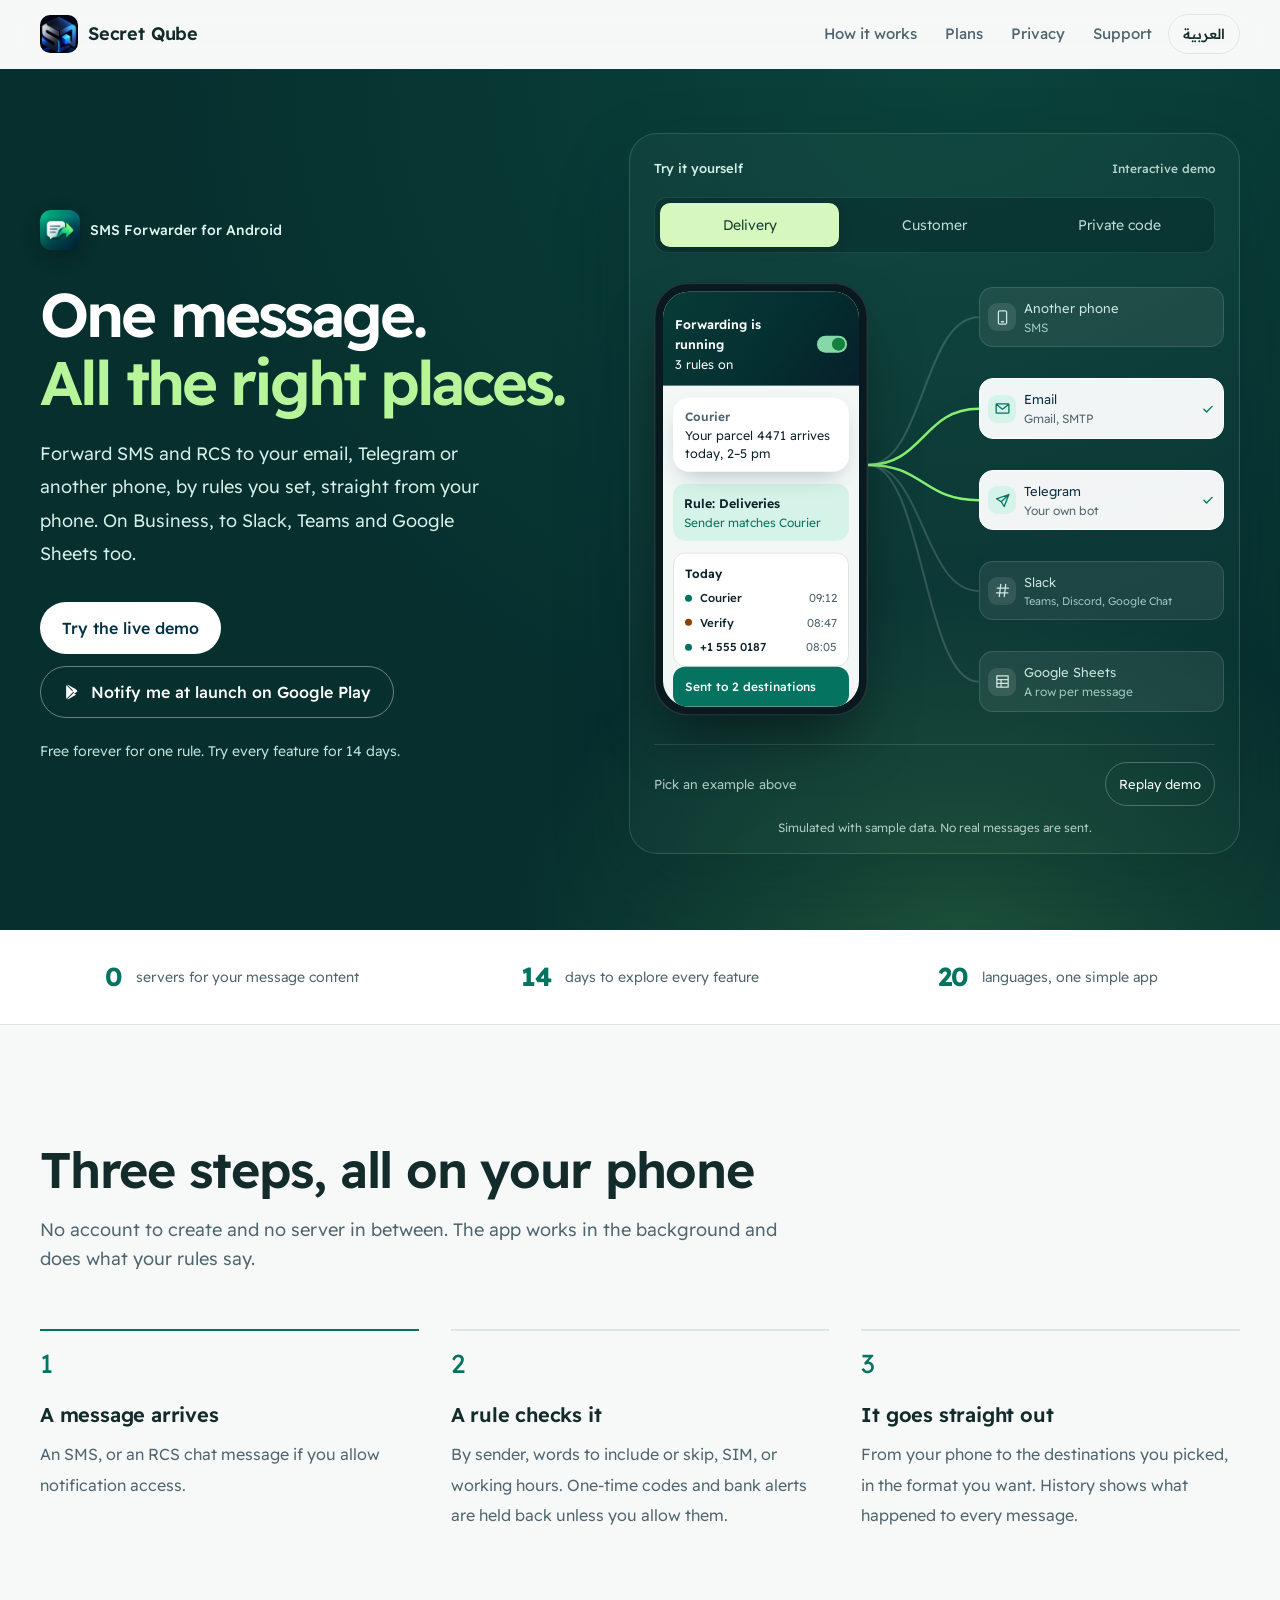
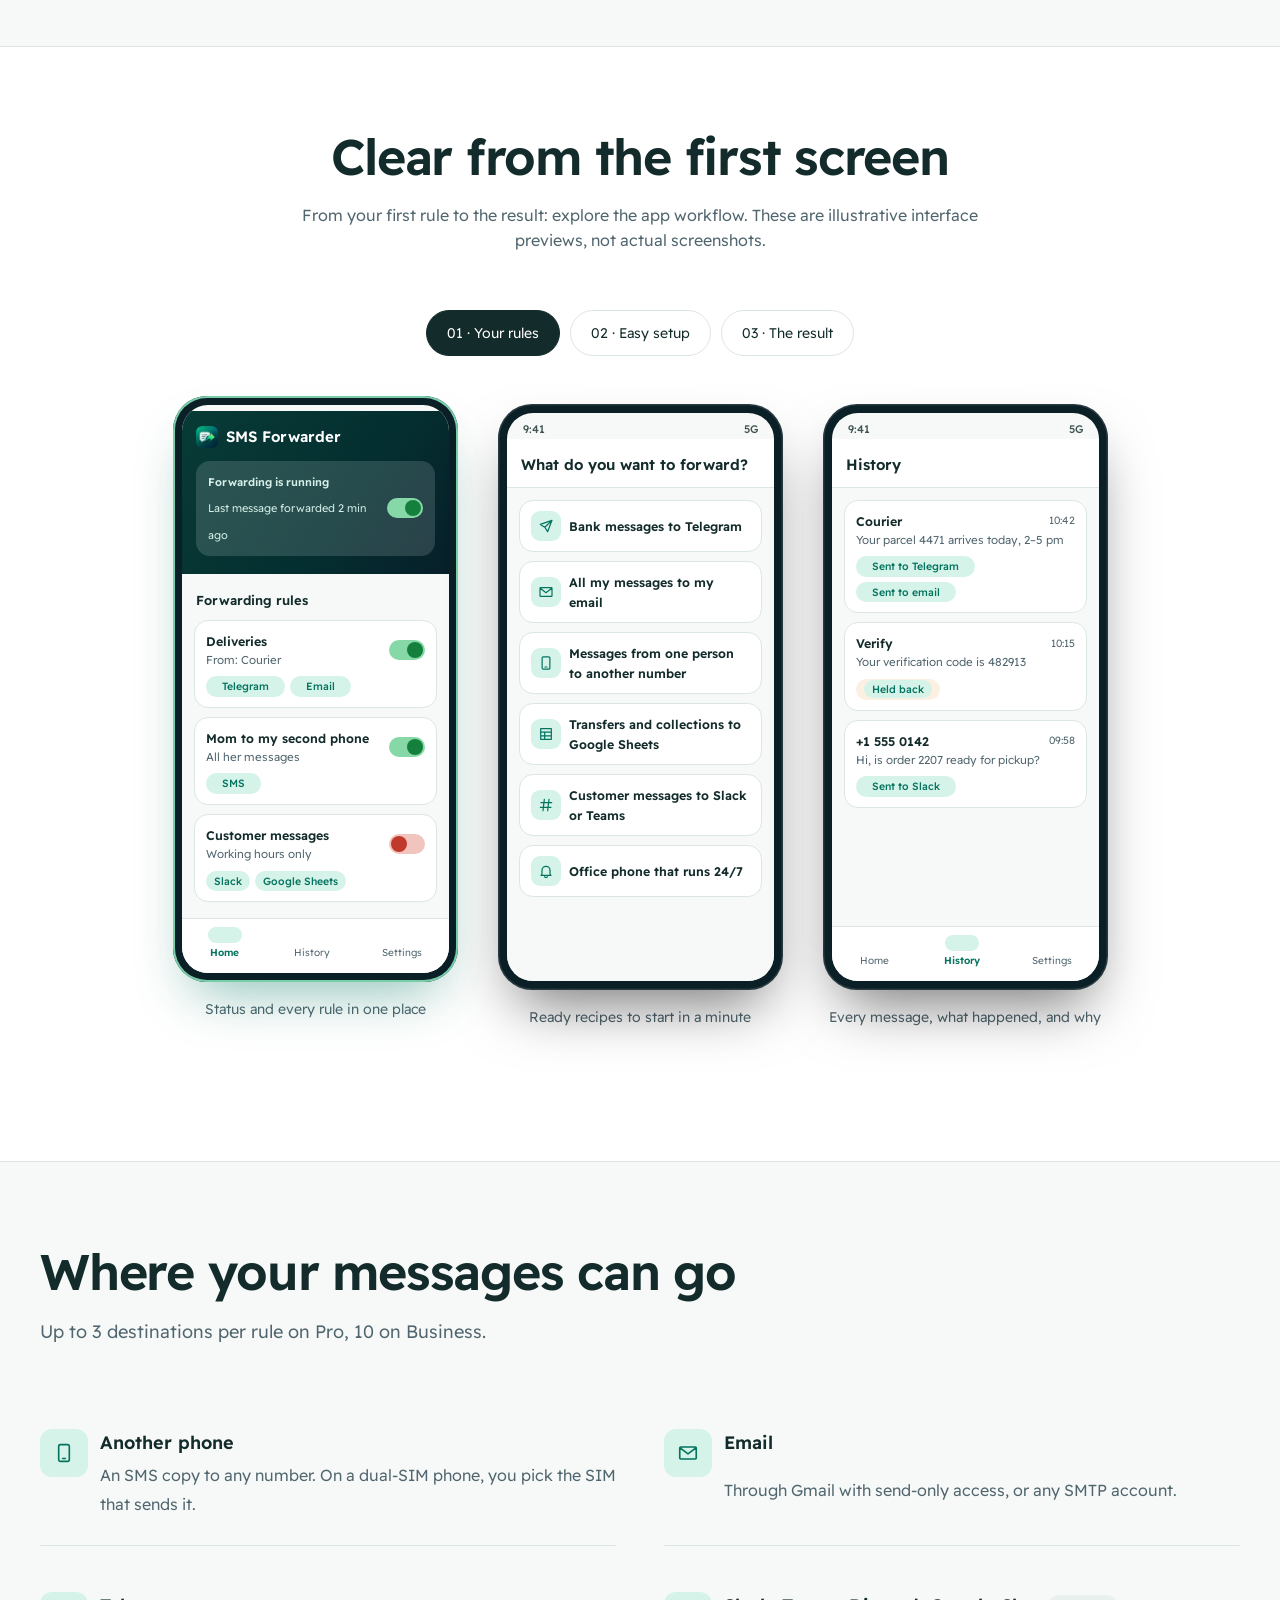
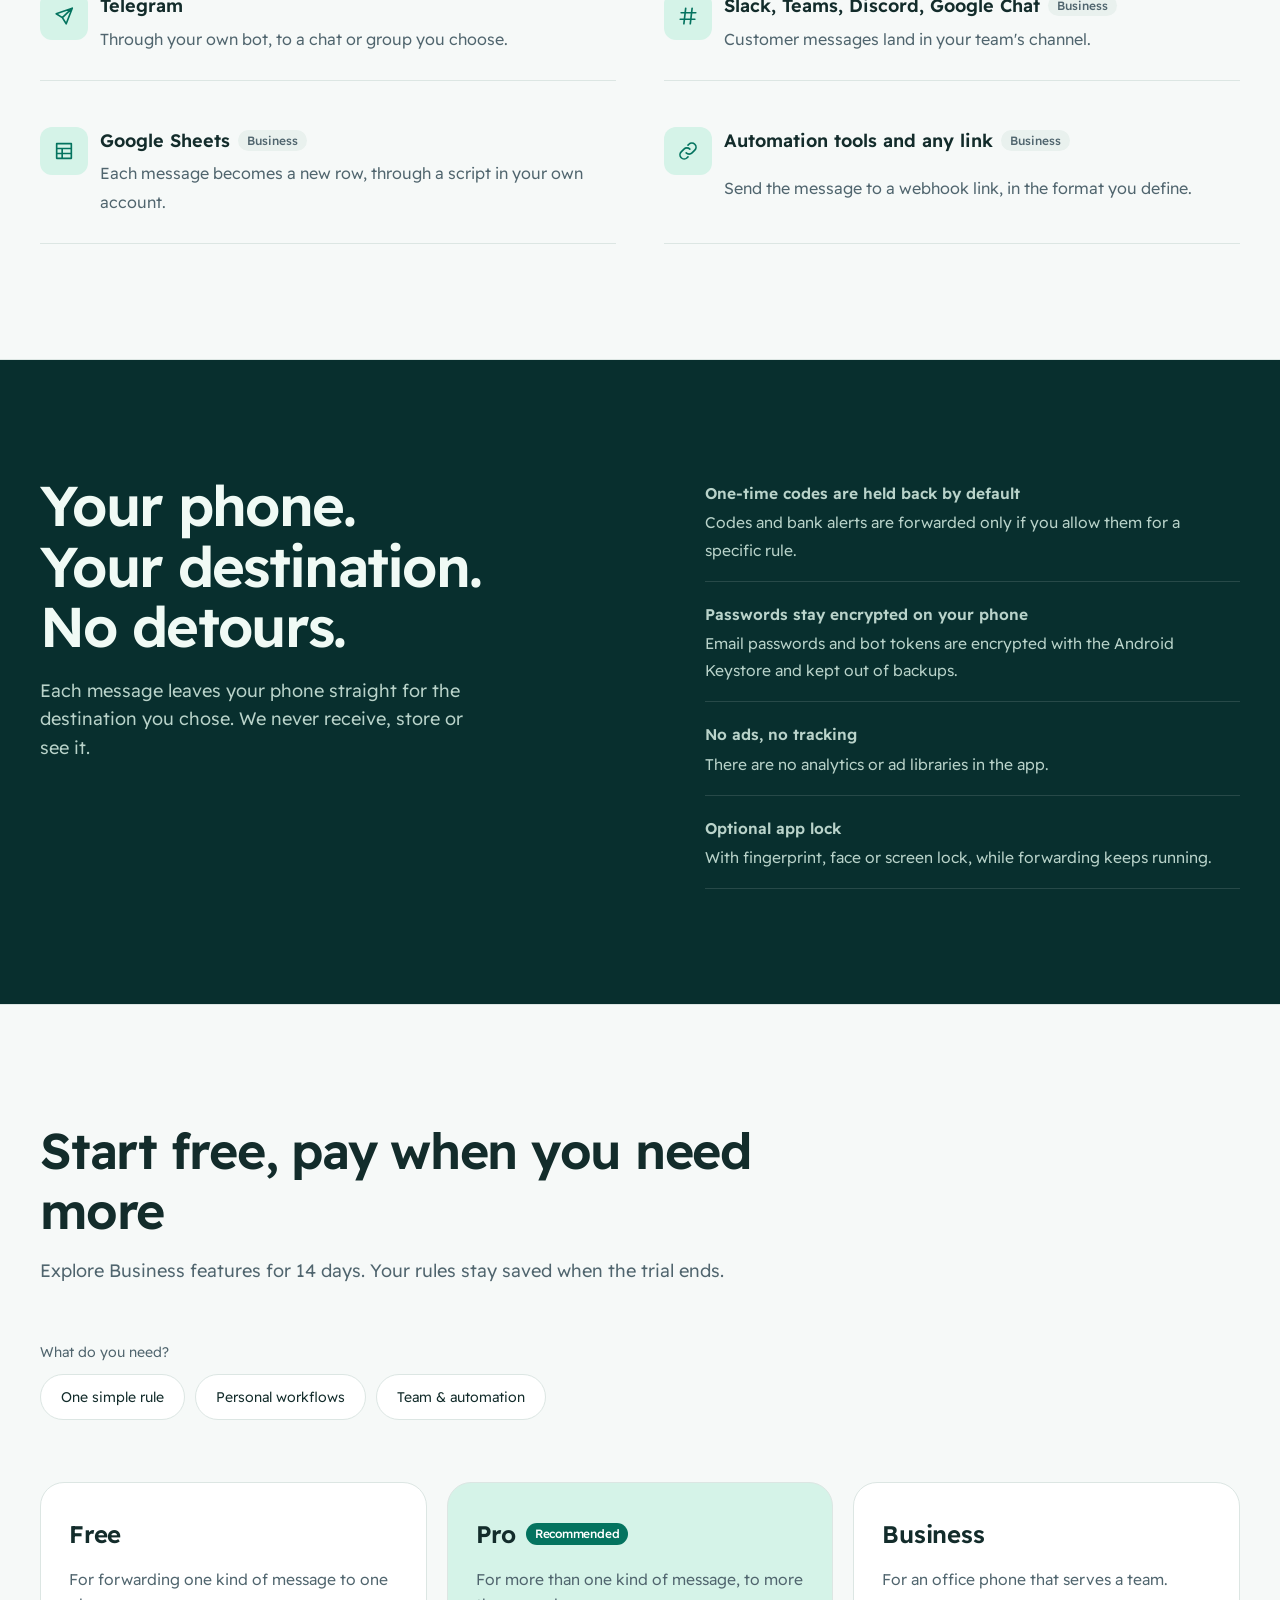
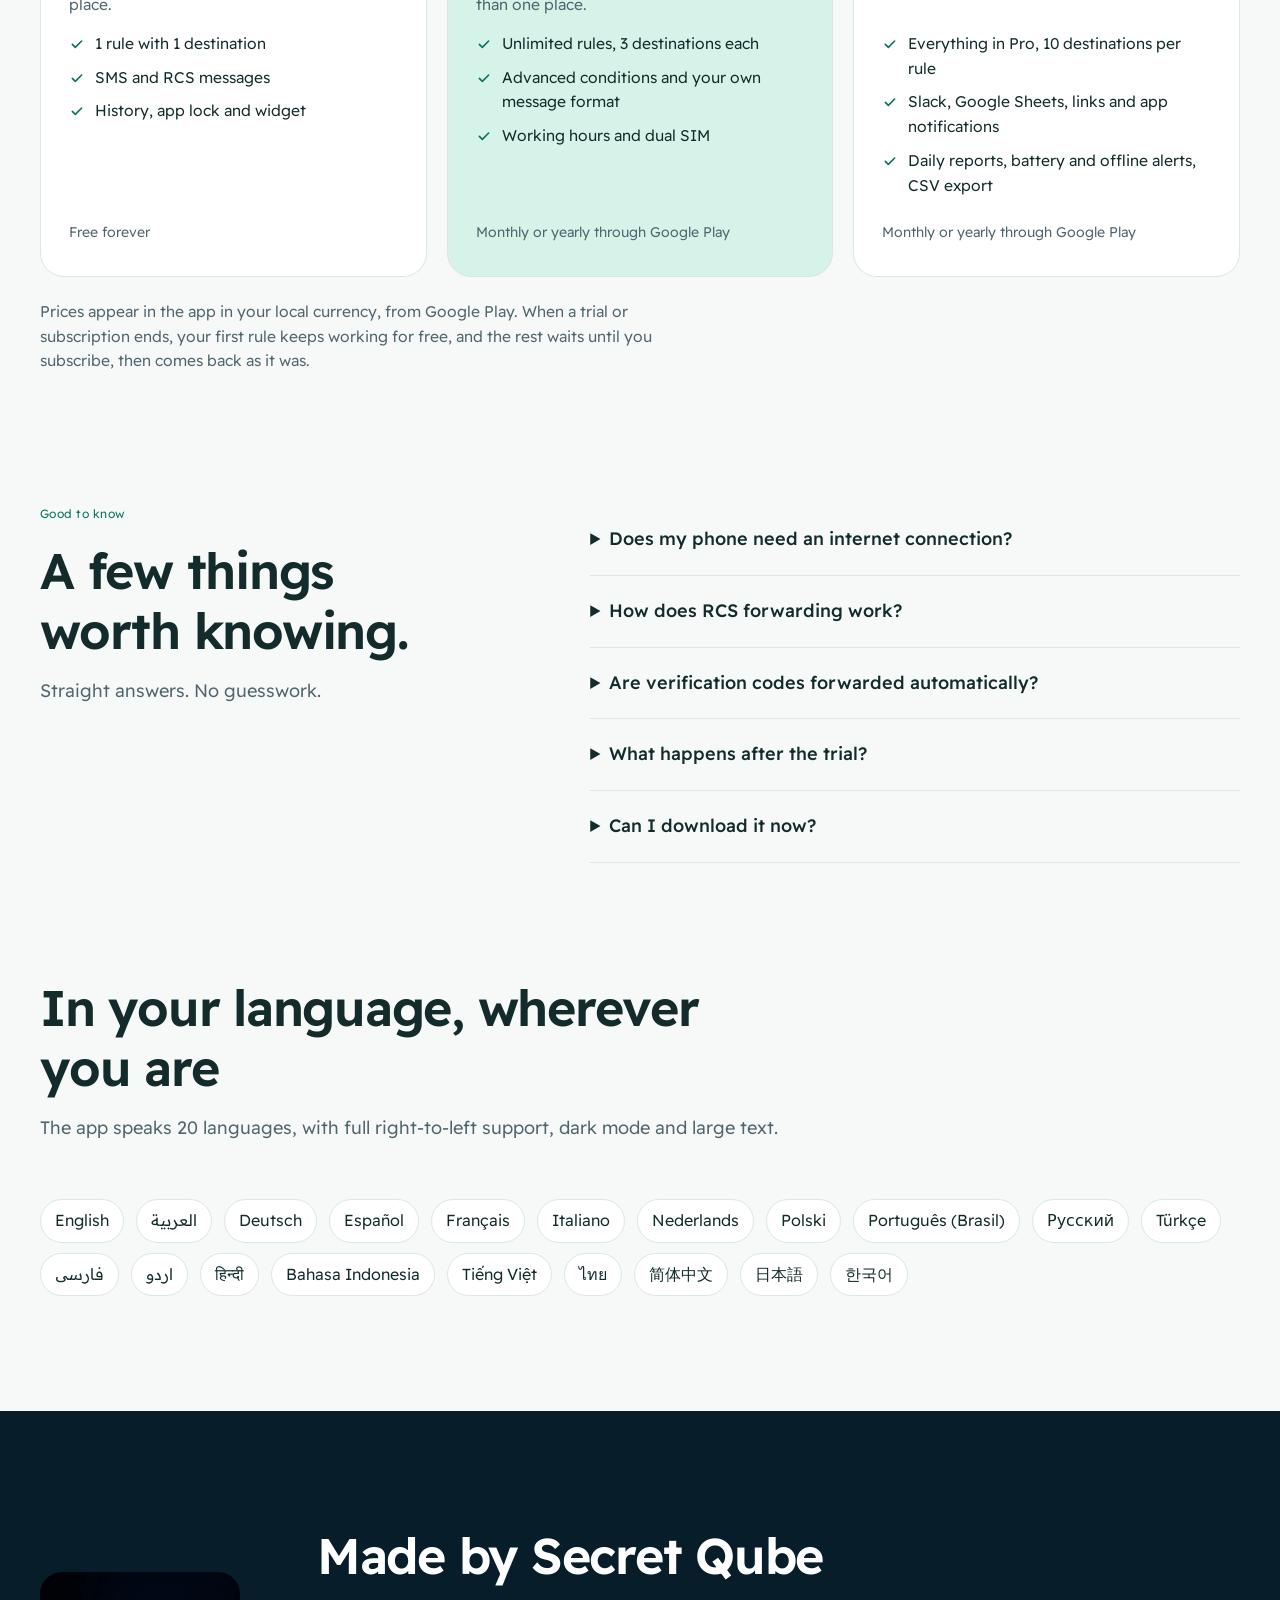
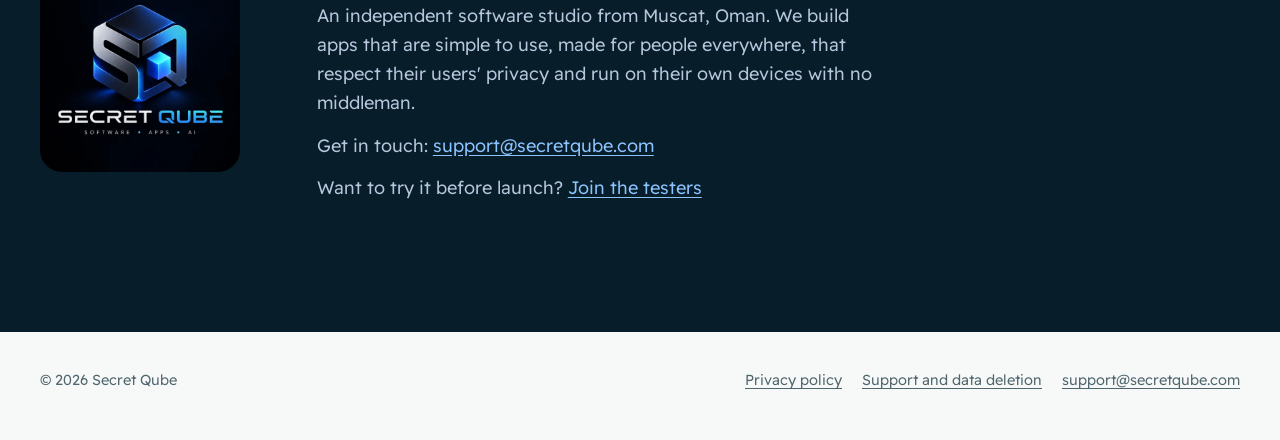
==== commit 8b9234b8: "some text mmistakes" ====
--- a/index.html
+++ b/index.html
@@ -11,7 +11,7 @@
 <link rel="apple-touch-icon" href="assets/apple-touch-icon.png">
 <meta property="og:type" content="website">
 <meta property="og:title" content="SMS Forwarder by Secret Qube">
-<meta property="og:description" content="Forward SMS & RCS to your email, Telegram or another phone, by your rules. Your phone.<br>Your destination.<br>No detours.">
+<meta property="og:description" content="Forward SMS & RCS to your email, Telegram or another phone, by your rules. Straight from your phone, with no servers in between.">
 <meta property="og:site_name" content="Secret Qube">
 <meta property="og:locale" content="en_US">
 <meta property="og:locale:alternate" content="ar_AR">
@@ -72,7 +72,7 @@
     </div>
 
     <div class="hero-demo" id="demo">
-      <div class="demo-top"><span lang="ar">جرّبها بنفسك</span><span lang="en">TAKE IT FOR A SPIN</span><span class="demo-label"><span lang="ar">عرض توضيحي</span><span lang="en">Interactive demo</span></span></div>
+      <div class="demo-top"><span lang="ar">جرّبها بنفسك</span><span lang="en">Try it yourself</span><span class="demo-label"><span lang="ar">عرض توضيحي</span><span lang="en">Interactive demo</span></span></div>
       <div class="scenario-tabs" role="group" aria-label="Demo scenarios">
         <button type="button" data-scenario="0" aria-pressed="true"><span lang="ar">شحنة</span><span lang="en">Delivery</span></button>
         <button type="button" data-scenario="2" aria-pressed="false"><span lang="ar">رسالة عميل</span><span lang="en">Customer</span></button>
@@ -103,13 +103,13 @@
         <div class="dest" data-d="sheets"><i><svg><use href="#i-grid"/></svg></i><div>Google Sheets<small><span lang="ar">صف لكل رسالة</span><span lang="en">A row per message</span></small></div><svg class="tick" width="18" height="18"><use href="#i-check"/></svg></div>
       </div>
     </div>
-      <div class="demo-bottom"><p id="demo-status" role="status" aria-live="polite"></p><button type="button" id="replay"><span lang="ar">إعادة التشغيل</span><span lang="en">Replay demo</span></button></div>
+      <div class="demo-bottom"><p id="demo-status" class="sr" role="status" aria-live="polite"></p><span class="demo-hint"><span lang="ar">اختر مثالاً من الأعلى</span><span lang="en">Pick an example above</span></span><button type="button" id="replay"><span lang="ar">إعادة التشغيل</span><span lang="en">Replay demo</span></button></div>
       <p class="demo-disclaimer"><span lang="ar">محاكاة ببيانات تجريبية؛ لا تُرسل رسائل حقيقية.</span><span lang="en">Simulated with sample data. No real messages are sent.</span></p>
     </div>
   </div>
 </section>
 
-<div class="proof-strip"><div class="wrap"><span><b>01</b><span lang="ar">هاتفك يتحكم</span><span lang="en">Your phone, in control</span></span><span><b>14</b><span lang="ar">يوماً لتجربة الميزات</span><span lang="en">days to explore every feature</span></span><span><b>20</b><span lang="ar">لغة في التطبيق</span><span lang="en">languages, one simple app</span></span></div></div>
+<div class="proof-strip"><div class="wrap"><span><b>0</b><span lang="ar">خوادم لمحتوى رسائلك</span><span lang="en">servers for your message content</span></span><span><b>14</b><span lang="ar">يوماً لتجربة الميزات</span><span lang="en">days to explore every feature</span></span><span><b>20</b><span lang="ar">لغة في التطبيق</span><span lang="en">languages, one simple app</span></span></div></div>
 
 <section id="how" aria-labelledby="how-title">
   <div class="wrap">
@@ -206,7 +206,7 @@
 <section class="privacy-band" aria-labelledby="priv-title">
   <div class="wrap privacy-grid">
     <div>
-      <h2 class="big" id="priv-title"><span lang="ar">من هاتفك.<br>إلى وجهتك مباشرة.</span><span lang="en">Your phone.<br>Your destination.<br>No detours.</span></h2>
+      <h2 class="big" id="priv-title"><span lang="ar">من جوالك.<br>إلى وجهتك مباشرة.</span><span lang="en">Your phone.<br>Your destination.<br>No detours.</span></h2>
       <p><span lang="ar">كل رسالة تخرج من جوالك مباشرة إلى الوجهة التي اخترتها. لا نستقبلها ولا نخزّنها ولا نراها.</span><span lang="en">Each message leaves your phone straight for the destination you chose. We never receive, store or see it.</span></p>
     </div>
     <ul class="facts">
@@ -260,8 +260,8 @@
   </div>
 </section>
 
-<section class="faq" id="questions"><div class="wrap faq-layout"><div class="sec-head"><span class="eyebrow">GOOD TO KNOW</span><h2><span lang="ar">قبل أن تبدأ.</span><span lang="en">A few things<br>worth knowing.</span></h2><p><span lang="ar">إجابات واضحة، بدون تعقيد.</span><span lang="en">Straight answers. No guesswork.</span></p></div><div>
-<details><summary><span lang="ar">هل يحتاج الهاتف إلى الإنترنت؟</span><span lang="en">Does my phone need an internet connection?</span></summary><p><span lang="ar">يحتاج التحويل إلى البريد وتيليجرام والروابط إلى الإنترنت. التحويل إلى رقم آخر يستخدم خدمة SMS وقد تترتب عليه رسوم المشغّل. يجب أن يظل الهاتف مشغّلاً مع منح الصلاحيات المطلوبة.</span><span lang="en">Email, Telegram and webhook delivery need internet access. Forwarding to another phone uses SMS and carrier charges may apply. Keep your phone on and grant the required permissions.</span></p></details>
+<section class="faq" id="questions"><div class="wrap faq-layout"><div class="sec-head"><span class="eyebrow"><span lang="ar">أسئلة شائعة</span><span lang="en">Good to know</span></span><h2><span lang="ar">قبل أن تبدأ.</span><span lang="en">A few things<br>worth knowing.</span></h2><p><span lang="ar">إجابات واضحة، بدون تعقيد.</span><span lang="en">Straight answers. No guesswork.</span></p></div><div>
+<details><summary><span lang="ar">هل يحتاج الجوال إلى الإنترنت؟</span><span lang="en">Does my phone need an internet connection?</span></summary><p><span lang="ar">يحتاج التحويل إلى البريد وتيليجرام والروابط إلى الإنترنت. التحويل إلى رقم آخر يستخدم خدمة SMS وقد تترتب عليه رسوم المشغّل. يجب أن يظل الجوال مشغّلاً مع منح الصلاحيات المطلوبة.</span><span lang="en">Email, Telegram and webhook delivery need internet access. Forwarding to another phone uses SMS and carrier charges may apply. Keep your phone on and grant the required permissions.</span></p></details>
 <details><summary><span lang="ar">كيف يعمل تحويل RCS؟</span><span lang="en">How does RCS forwarding work?</span></summary><p><span lang="ar">يقرأ التطبيق النص المتاح في إشعار رسالة RCS عند منح صلاحية الوصول للإشعارات. يعتمد ذلك على تطبيق الرسائل وإعدادات الإشعارات؛ ولا يعني نسخ المحادثة كاملة أو تحويل المرفقات.</span><span lang="en">The app reads text available in an RCS notification when notification access is enabled. Availability depends on your messaging app and notification settings; this is not a full conversation or attachment sync.</span></p></details>
 <details><summary><span lang="ar">هل تُحوّل رموز التحقق تلقائيًا؟</span><span lang="en">Are verification codes forwarded automatically?</span></summary><p><span lang="ar">تُحجب الرسائل التي يكتشفها التطبيق كرموز تحقق أو رسائل بنكية افتراضياً. يمكنك السماح بها لقاعدة محددة. الاكتشاف يعتمد على محتوى الرسالة ولا يضمن التعرف على كل صيغة.</span><span lang="en">Messages detected as verification codes or bank alerts are blocked by default. You can allow them for a specific rule. Detection depends on the message content and may not identify every format.</span></p></details>
 <details><summary><span lang="ar">ماذا يحدث بعد انتهاء التجربة؟</span><span lang="en">What happens after the trial?</span></summary><p><span lang="ar">تبقى القواعد محفوظة. تعمل أقدم قاعدة مفعّلة ومؤهلة للخطة المجانية بوجهة واحدة؛ وتنتظر الميزات المدفوعة حتى الاشتراك.</span><span lang="en">Your rules remain saved. The oldest enabled rule eligible for Free keeps working with one destination; paid features wait until you subscribe.</span></p></details>
--- a/style.css
+++ b/style.css
@@ -327,3 +327,11 @@
 @media(min-width:561px) and (max-width:900px){.stage{min-height:445px}}
 @media(prefers-color-scheme:dark){:root:not([data-theme="light"]){--paper:#07161c;--ink:#e3eeeb}}
 @media(max-width:560px){.notif,.rule-chip{display:block;-webkit-line-clamp:unset;overflow:visible}}
+
+/* review fixes */
+.hero h1{max-width:14ch;text-wrap:balance}
+.eyebrow{letter-spacing:.04em}
+html[data-lang=ar] .eyebrow{letter-spacing:0}
+.demo-top{letter-spacing:0}
+.demo-hint{color:#b3cdc5;font-size:13px}
+.plan-picker>span{flex-basis:100%;margin:0}
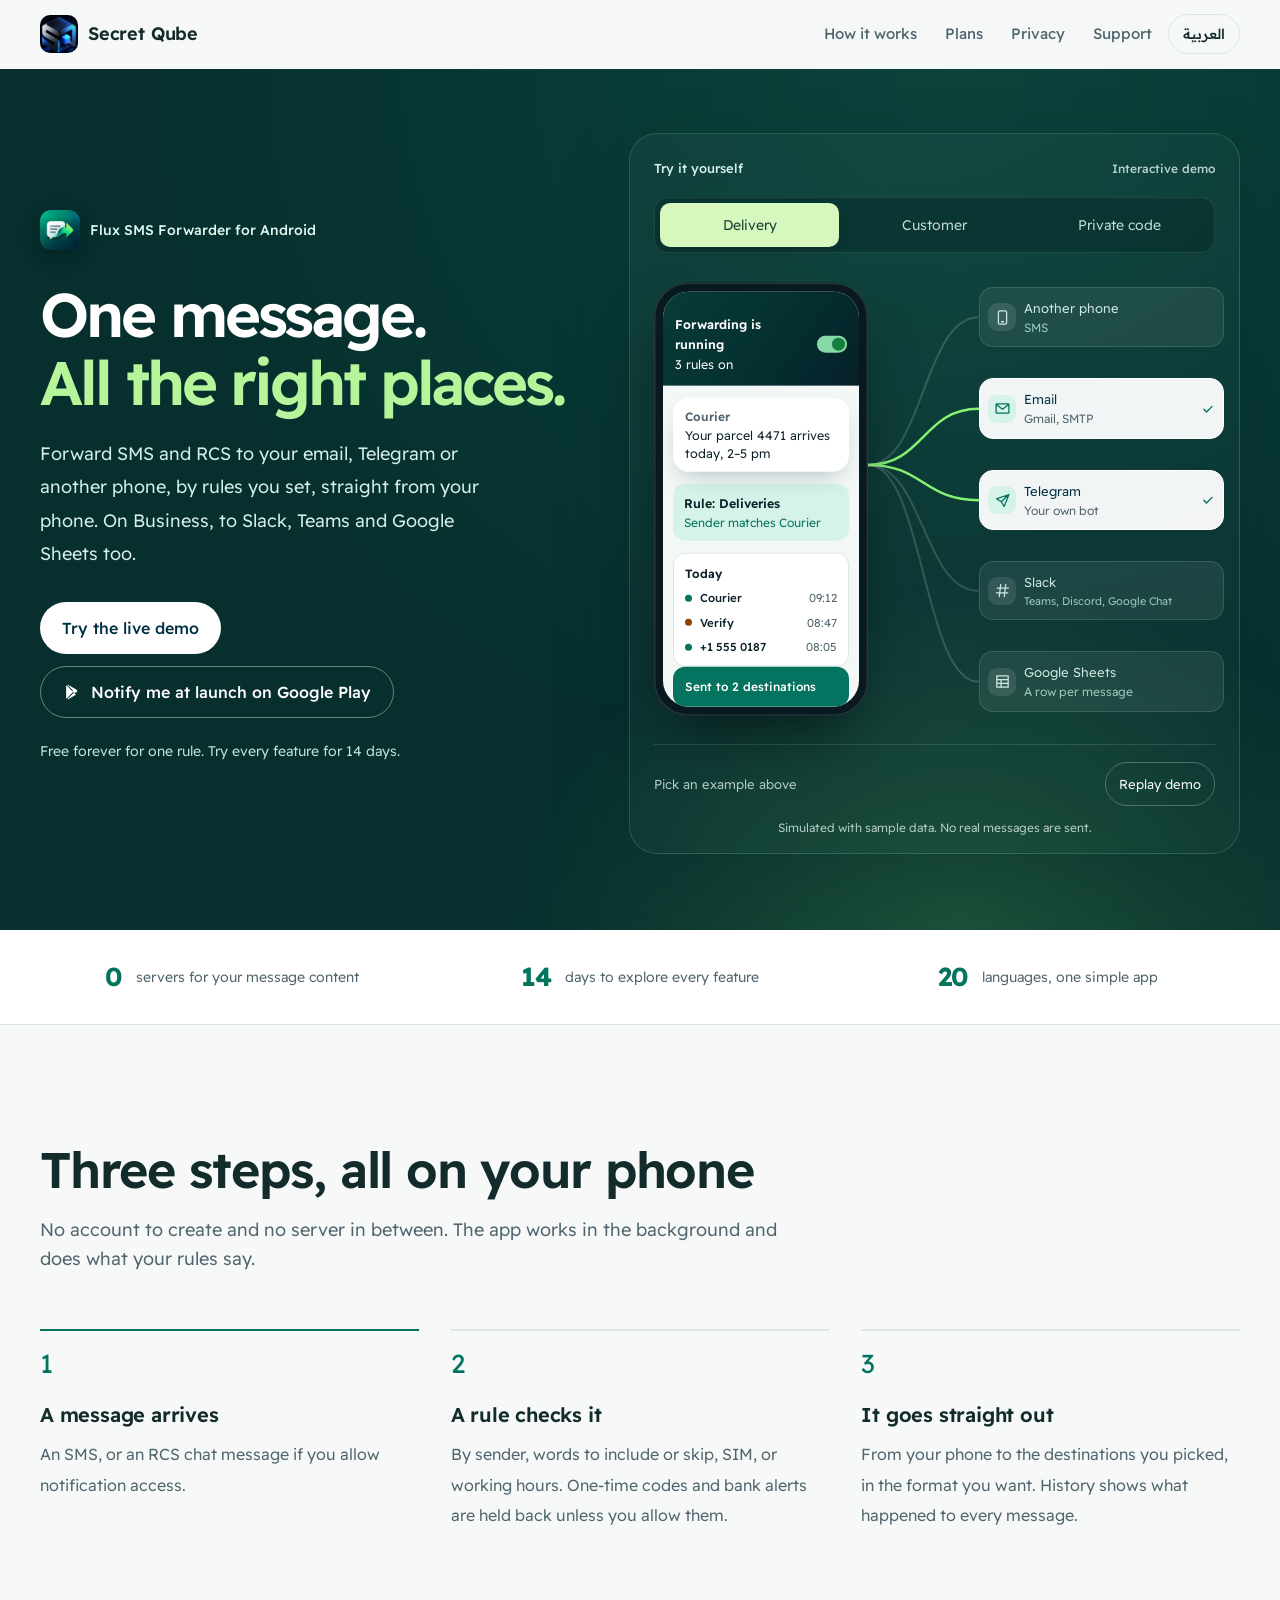
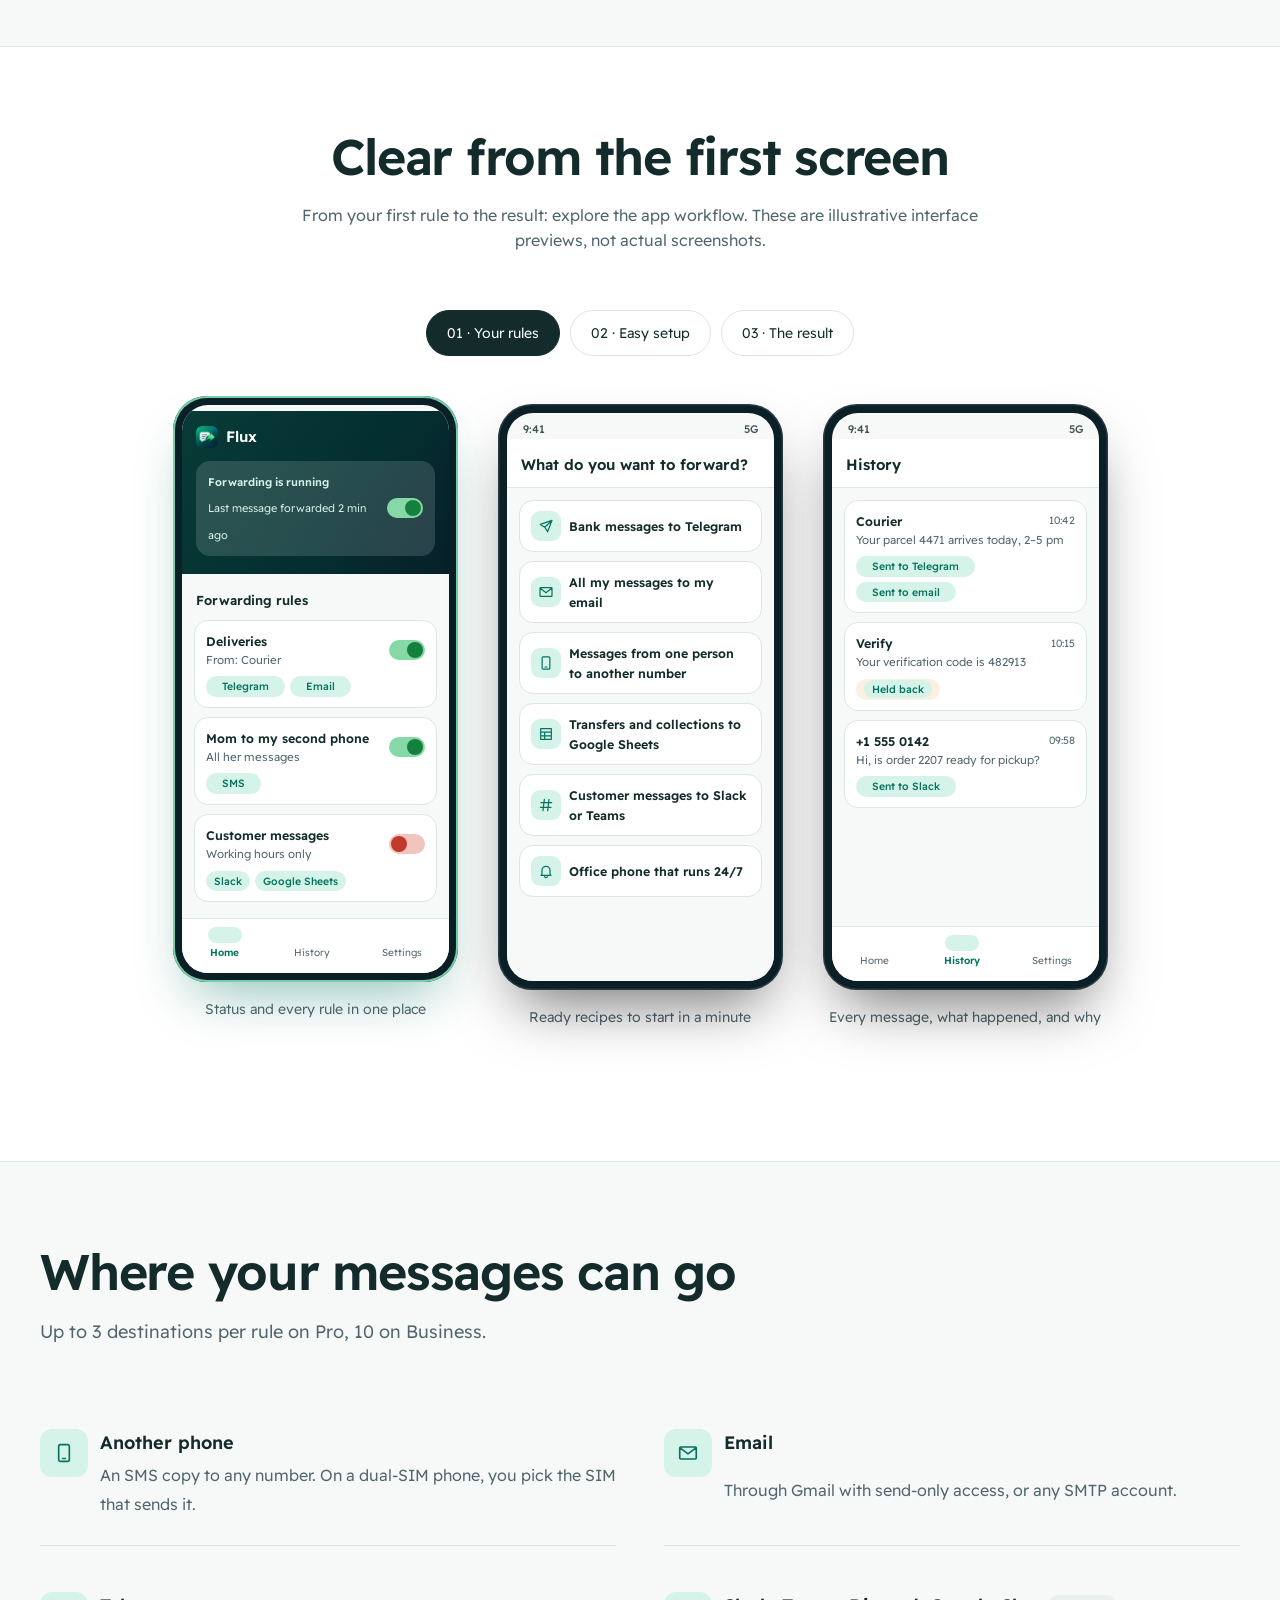
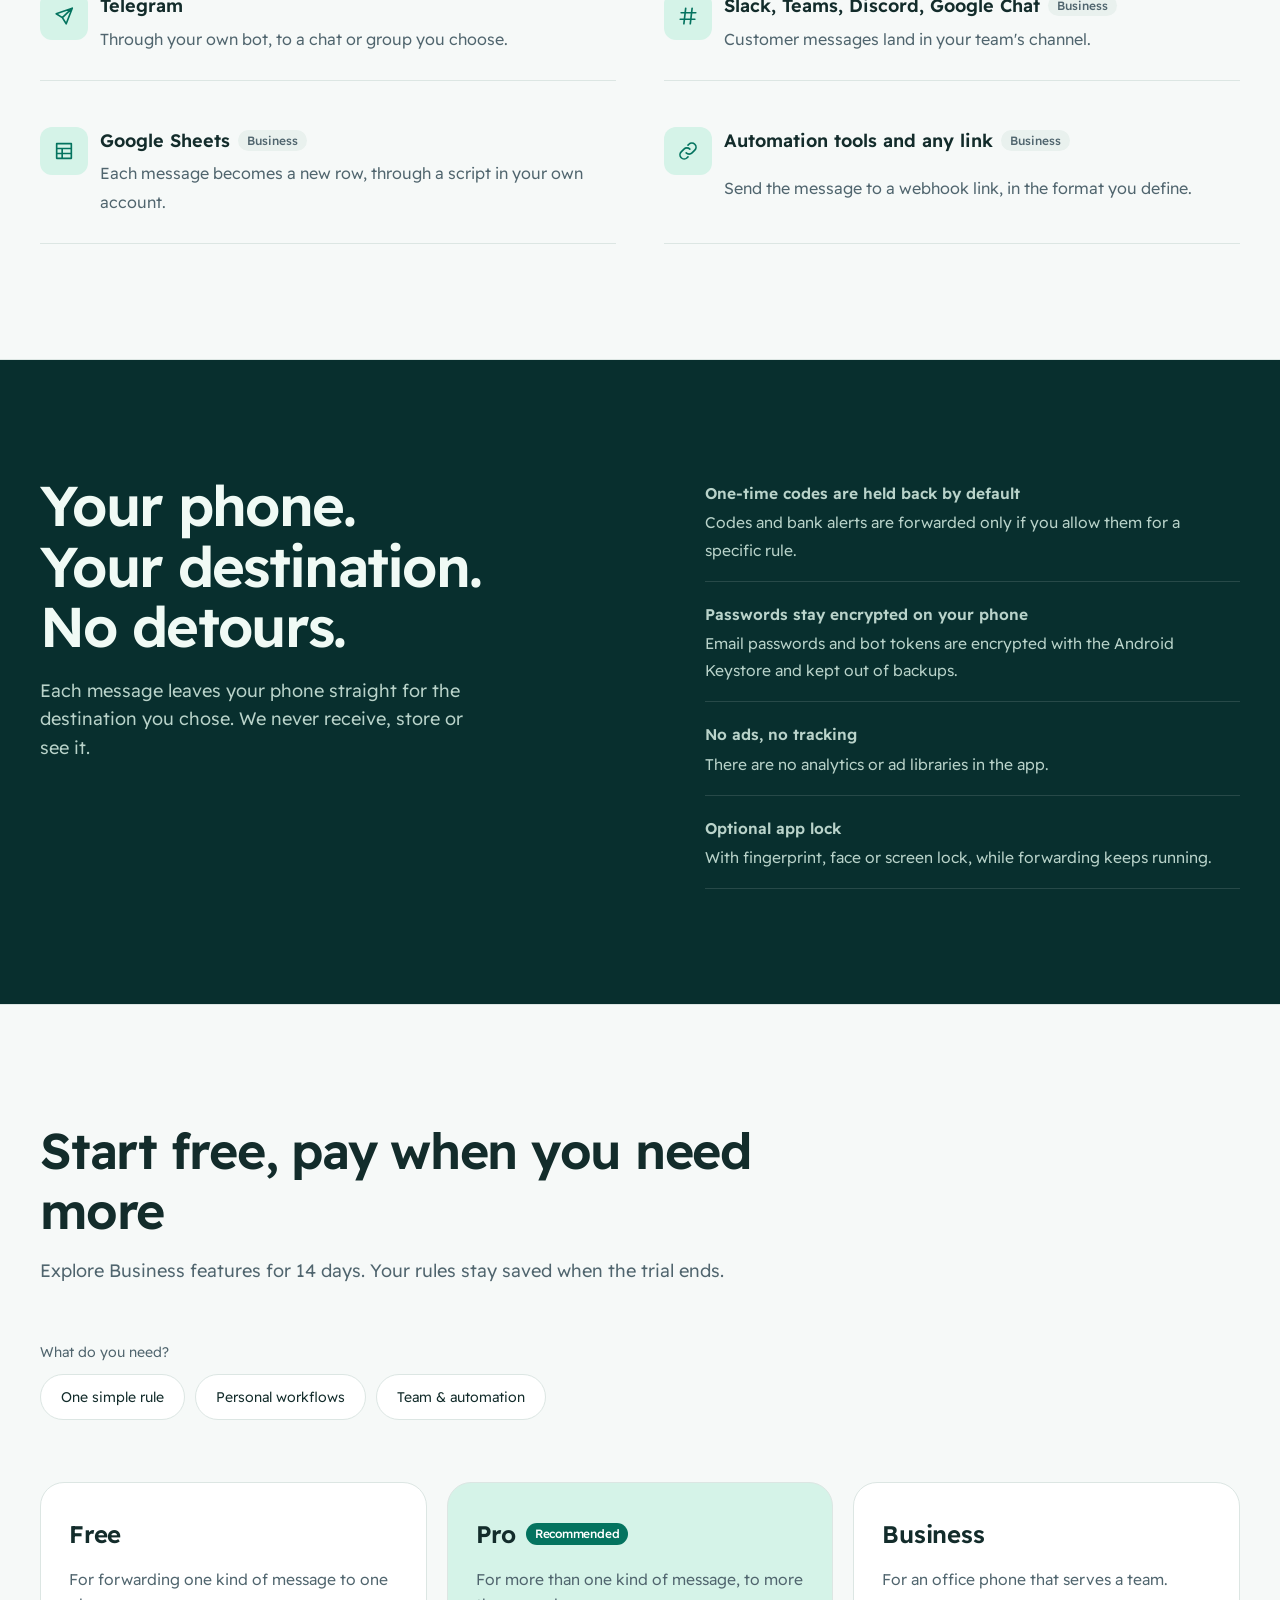
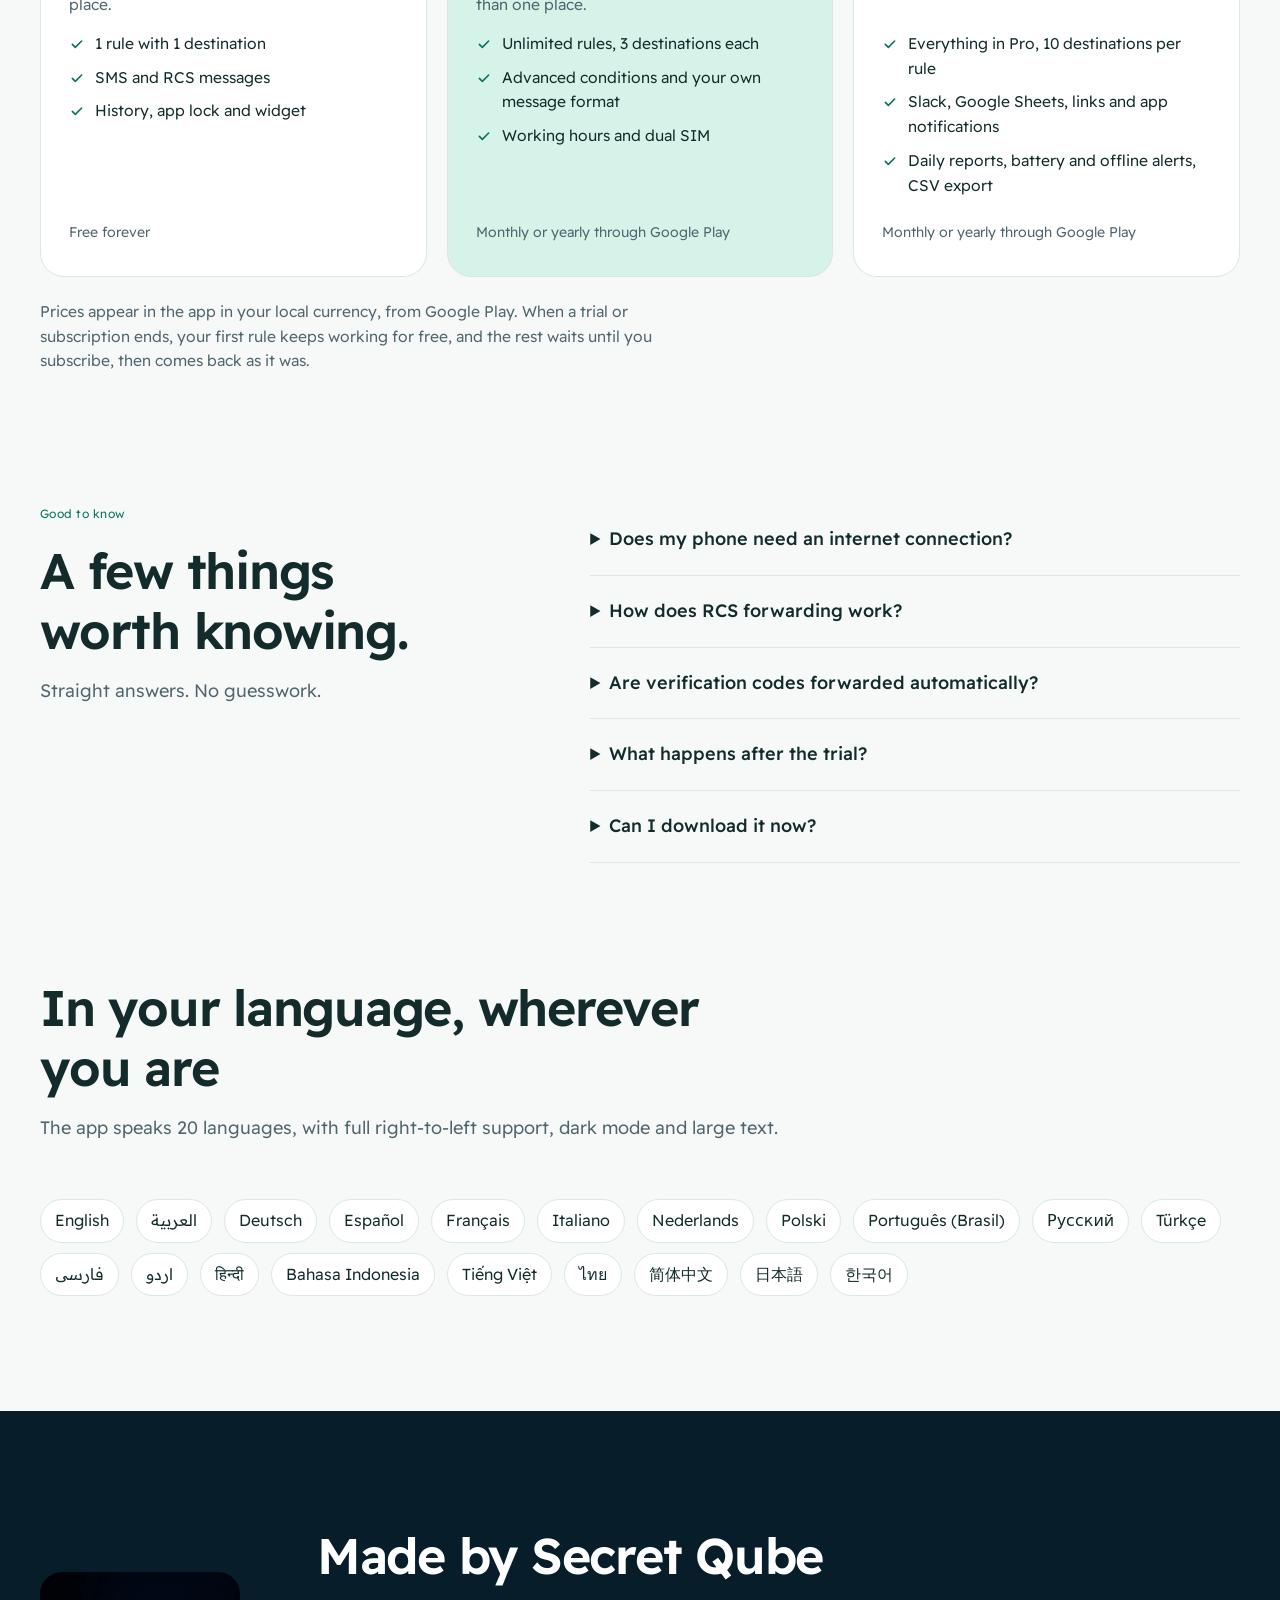
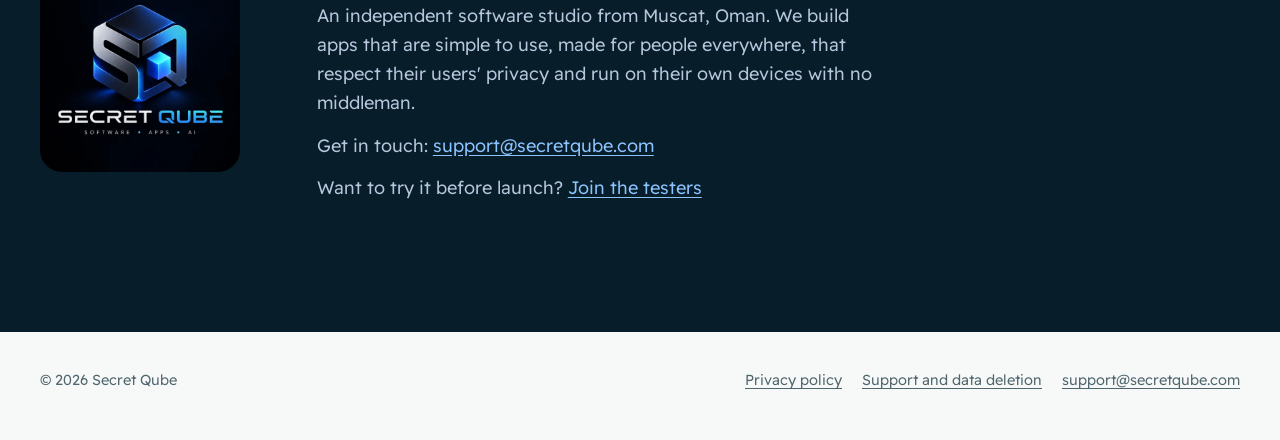
==== commit 8213479e: "update app name" ====
--- a/index.html
+++ b/index.html
@@ -3,24 +3,24 @@
 <head>
 <meta charset="utf-8">
 <meta name="viewport" content="width=device-width,initial-scale=1">
-<title>SMS Forwarder by Secret Qube</title>
+<title>Flux: SMS Forwarder by Secret Qube</title>
 <meta name="description" content="SMS & RCS Forwarder for Android: forward incoming messages to your email, Telegram or another phone by your own rules, straight from your phone. Slack, Teams and Google Sheets on Business. By Secret Qube.">
 <meta name="theme-color" content="#024E55">
 <link rel="canonical" href="https://secretqube.com/">
 <link rel="icon" type="image/png" sizes="32x32" href="assets/favicon-32.png">
 <link rel="apple-touch-icon" href="assets/apple-touch-icon.png">
 <meta property="og:type" content="website">
-<meta property="og:title" content="SMS Forwarder by Secret Qube">
+<meta property="og:title" content="Flux: SMS Forwarder by Secret Qube">
 <meta property="og:description" content="Forward SMS & RCS to your email, Telegram or another phone, by your rules. Straight from your phone, with no servers in between.">
 <meta property="og:site_name" content="Secret Qube">
 <meta property="og:locale" content="en_US">
 <meta property="og:locale:alternate" content="ar_AR">
-<meta property="og:image:alt" content="SMS Forwarder app icon with the text: Forward SMS and RCS to email, Telegram, Slack or another phone.">
+<meta property="og:image:alt" content="Flux app icon with the text: Forward SMS and RCS to email, Telegram or another phone.">
 <meta property="og:image" content="https://secretqube.com/assets/og.png">
 <meta property="og:url" content="https://secretqube.com/">
 <meta name="twitter:card" content="summary_large_image">
 <meta name="twitter:image" content="https://secretqube.com/assets/og.png">
-<script type="application/ld+json">{"@context":"https://schema.org","@type":"SoftwareApplication","name":"SMS Forwarder","operatingSystem":"Android","applicationCategory":"UtilitiesApplication","description":"Forward incoming SMS and RCS to email, Telegram, another phone or team apps, by your own rules, straight from your phone.","inLanguage":["en","ar"],"offers":{"@type":"Offer","price":"0","priceCurrency":"USD","description":"Free plan; Pro and Business subscriptions through Google Play"},"publisher":{"@type":"Organization","name":"Secret Qube","url":"https://secretqube.com/","email":"support@secretqube.com","address":{"@type":"PostalAddress","addressLocality":"Muscat","addressCountry":"OM"}}}</script>
+<script type="application/ld+json">{"@context":"https://schema.org","@type":"SoftwareApplication","name":"Flux: SMS Forwarder","operatingSystem":"Android","applicationCategory":"UtilitiesApplication","description":"Forward incoming SMS and RCS to email, Telegram, another phone or team apps, by your own rules, straight from your phone.","inLanguage":["en","ar"],"offers":{"@type":"Offer","price":"0","priceCurrency":"USD","description":"Free plan; Pro and Business subscriptions through Google Play"},"publisher":{"@type":"Organization","name":"Secret Qube","url":"https://secretqube.com/","email":"support@secretqube.com","address":{"@type":"PostalAddress","addressLocality":"Muscat","addressCountry":"OM"}}}</script>
 <link rel="preconnect" href="https://fonts.googleapis.com">
 <link rel="preconnect" href="https://fonts.gstatic.com" crossorigin>
 <link href="https://fonts.googleapis.com/css2?family=Readex+Pro:wght@300..700&display=swap" rel="stylesheet">
@@ -61,7 +61,7 @@
 <section class="hero" aria-labelledby="hero-title">
   <div class="wrap">
     <div>
-      <span class="app-tag"><img src="assets/app-icon.png" alt="" width="40" height="40"><span lang="ar">محوّل الرسائل SMS Forwarder</span><span lang="en">SMS Forwarder for Android</span></span>
+      <span class="app-tag"><img src="assets/app-icon.png" alt="" width="40" height="40"><span lang="ar">Flux، محوّل الرسائل</span><span lang="en">Flux SMS Forwarder for Android</span></span>
       <h1 id="hero-title"><span lang="ar">رسالة واحدة.<br><em>كل الأماكن المهمة.</em></span><span lang="en">One message.<br><em>All the right places.</em></span></h1>
       <p class="lede"><span lang="ar">حوّل رسائل SMS وRCS إلى بريدك أو تيليجرام أو رقم آخر، بقواعد تضعها أنت، مباشرة من جوالك. ومع خطة Business إلى Slack أو Teams أو Google Sheets أيضًا.</span><span lang="en">Forward SMS and RCS to your email, Telegram or another phone, by rules you set, straight from your phone. On Business, to Slack, Teams and Google Sheets too.</span></p>
       <div class="cta-row">
@@ -139,7 +139,7 @@
       <figure class="shot">
         <div class="phone" aria-hidden="true"><div class="scr">
           <div class="m-head">
-            <div class="t"><img src="assets/app-icon.png" alt=""><span lang="ar">محوّل الرسائل</span><span lang="en">SMS Forwarder</span></div>
+            <div class="t"><img src="assets/app-icon.png" alt=""><span lang="ar">Flux</span><span lang="en">Flux</span></div>
             <div class="m-status"><div><b><span lang="ar">التحويل يعمل</span><span lang="en">Forwarding is running</span></b><span><span lang="ar">آخر رسالة محوّلة قبل دقيقتين</span><span lang="en">Last message forwarded 2 min ago</span></span></div><span class="m-switch"></span></div>
           </div>
           <div class="m-body">
--- a/style.css
+++ b/style.css
@@ -1,4 +1,4 @@
-/* Secret Qube — site styles. Palette taken from the SMS Forwarder app theme and the Secret Qube mark. */
+/* Secret Qube — site styles. Palette taken from the Flux app theme and the Secret Qube mark. */
 :root{
   --paper:#F3F8F6; --surface:#FFFFFF; --ink:#0D2129; --muted:#50656E; --line:#DCE6E3; --line-soft:#E9F1EE;
   --accent:#04735F; --accent-soft:#D5F3E8; --emerald:#03957C; --teal:#02796B; --deep:#024E55; --navy:#013042;
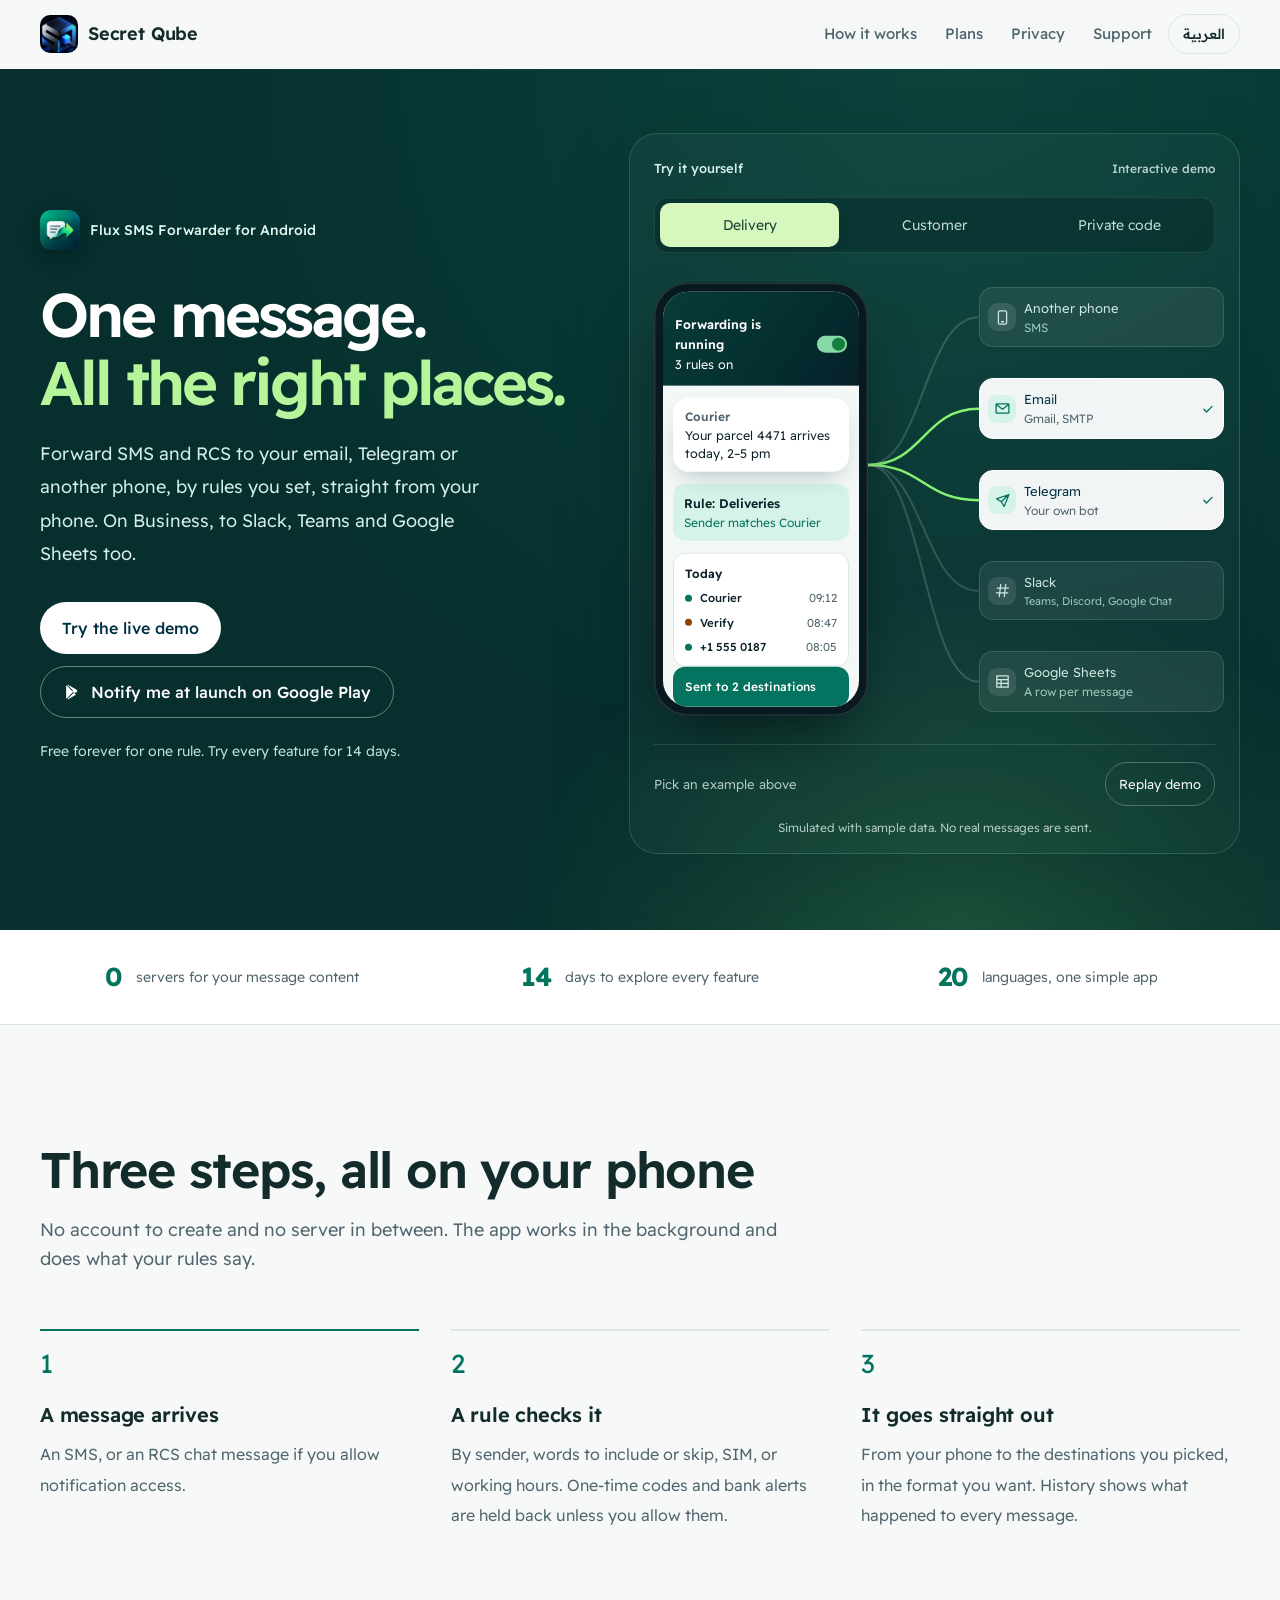
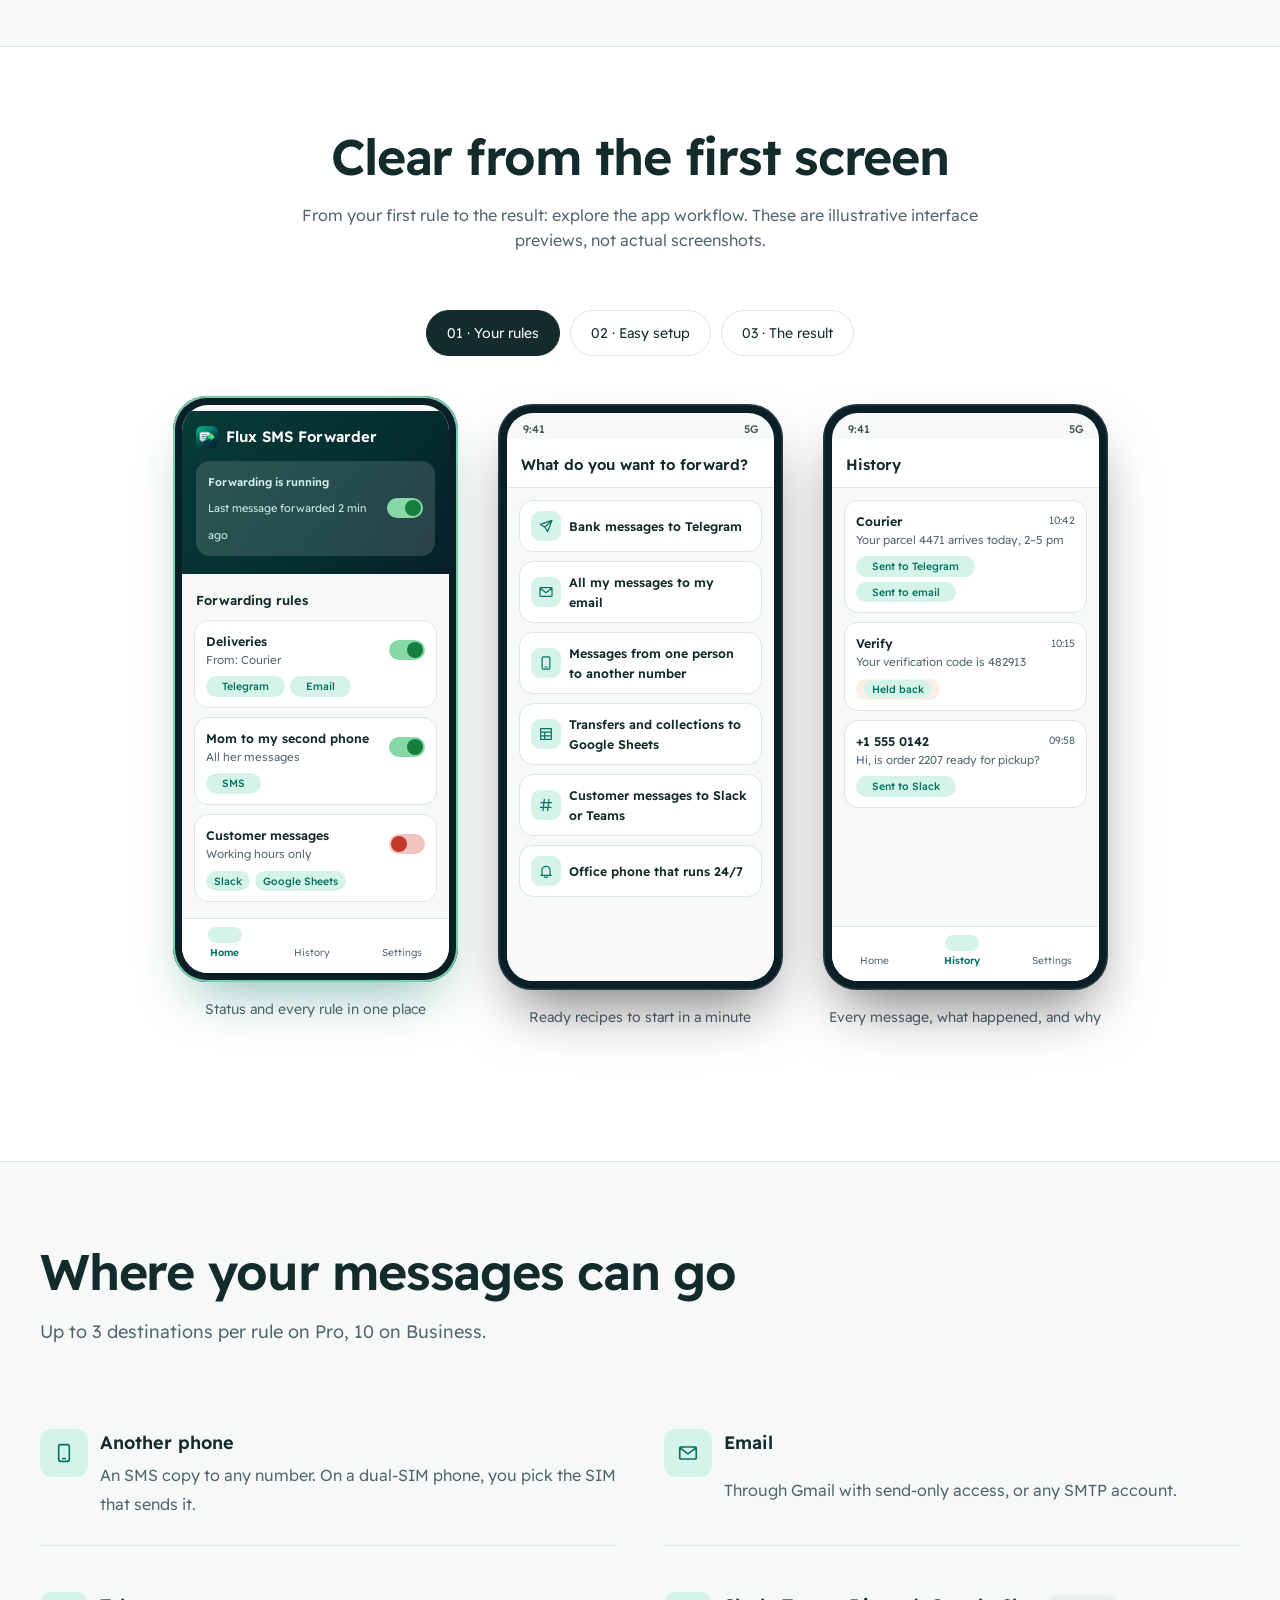
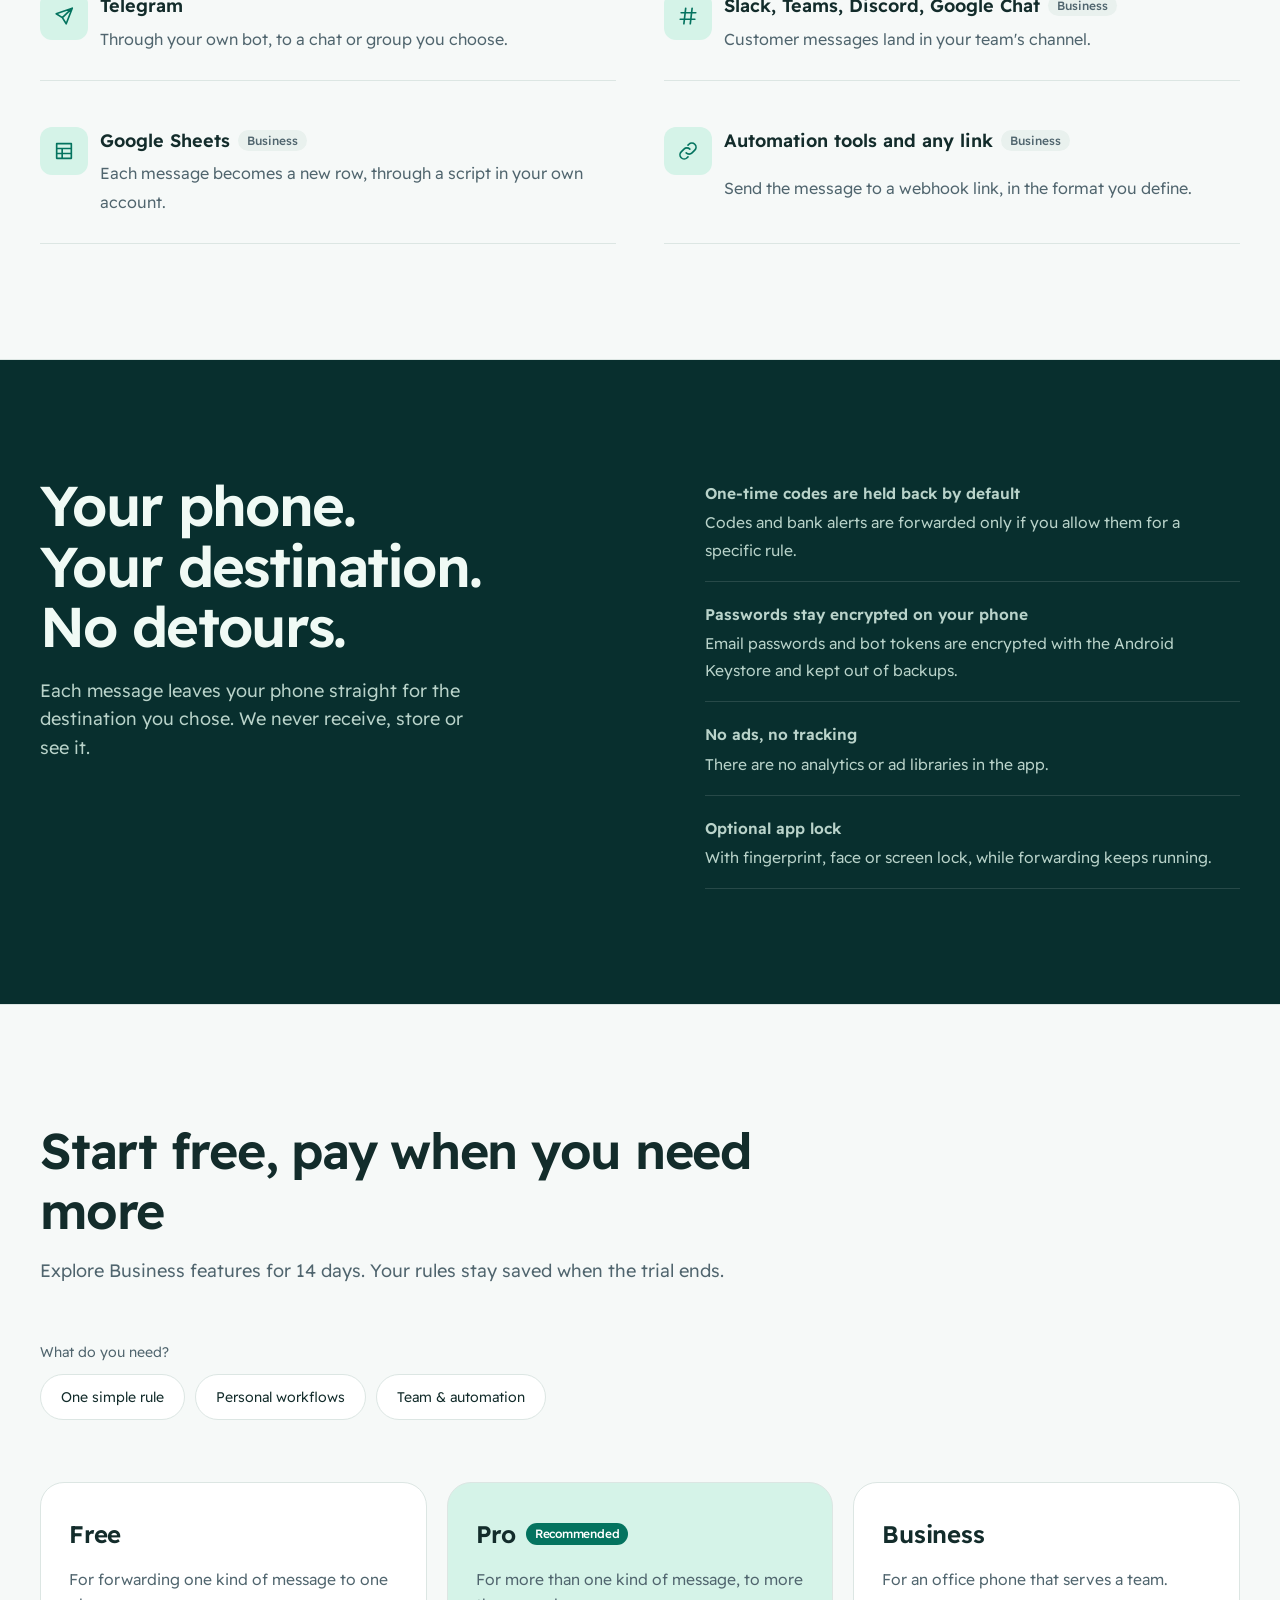
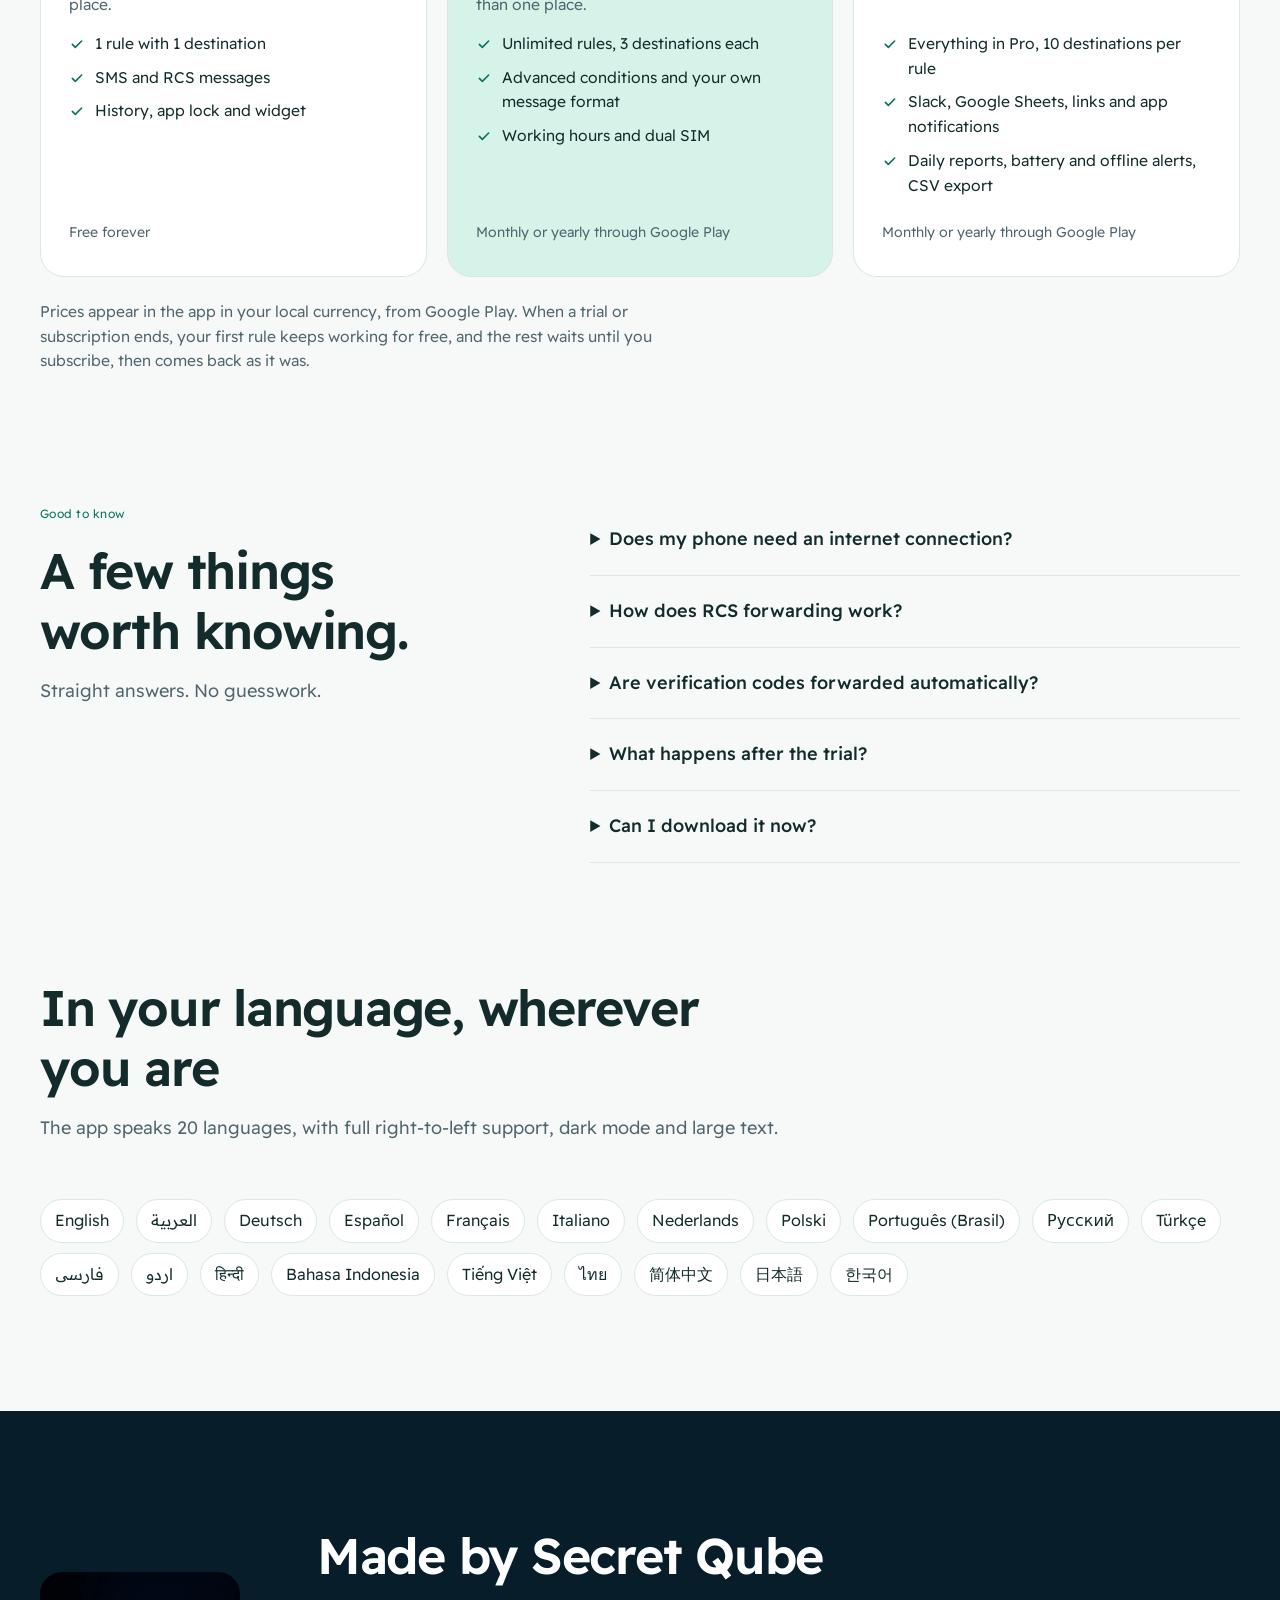
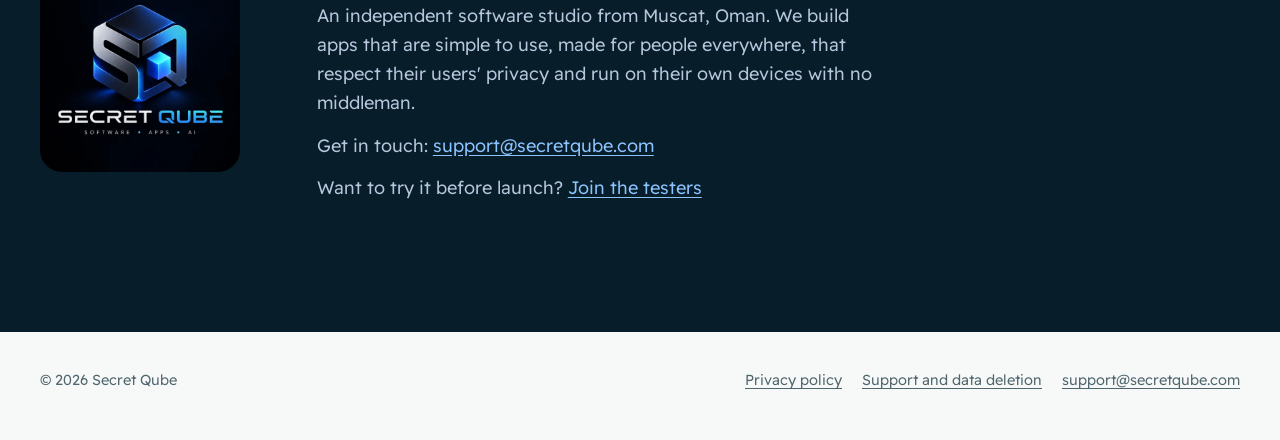
==== commit fc3058f2: "2nd update app name" ====
--- a/index.html
+++ b/index.html
@@ -3,24 +3,24 @@
 <head>
 <meta charset="utf-8">
 <meta name="viewport" content="width=device-width,initial-scale=1">
-<title>Flux: SMS Forwarder by Secret Qube</title>
+<title>Flux SMS Forwarder by Secret Qube</title>
 <meta name="description" content="SMS & RCS Forwarder for Android: forward incoming messages to your email, Telegram or another phone by your own rules, straight from your phone. Slack, Teams and Google Sheets on Business. By Secret Qube.">
 <meta name="theme-color" content="#024E55">
 <link rel="canonical" href="https://secretqube.com/">
 <link rel="icon" type="image/png" sizes="32x32" href="assets/favicon-32.png">
 <link rel="apple-touch-icon" href="assets/apple-touch-icon.png">
 <meta property="og:type" content="website">
-<meta property="og:title" content="Flux: SMS Forwarder by Secret Qube">
+<meta property="og:title" content="Flux SMS Forwarder by Secret Qube">
 <meta property="og:description" content="Forward SMS & RCS to your email, Telegram or another phone, by your rules. Straight from your phone, with no servers in between.">
 <meta property="og:site_name" content="Secret Qube">
 <meta property="og:locale" content="en_US">
 <meta property="og:locale:alternate" content="ar_AR">
-<meta property="og:image:alt" content="Flux app icon with the text: Forward SMS and RCS to email, Telegram or another phone.">
+<meta property="og:image:alt" content="Flux SMS Forwarder app icon with the text: Forward SMS and RCS to email, Telegram or another phone.">
 <meta property="og:image" content="https://secretqube.com/assets/og.png">
 <meta property="og:url" content="https://secretqube.com/">
 <meta name="twitter:card" content="summary_large_image">
 <meta name="twitter:image" content="https://secretqube.com/assets/og.png">
-<script type="application/ld+json">{"@context":"https://schema.org","@type":"SoftwareApplication","name":"Flux: SMS Forwarder","operatingSystem":"Android","applicationCategory":"UtilitiesApplication","description":"Forward incoming SMS and RCS to email, Telegram, another phone or team apps, by your own rules, straight from your phone.","inLanguage":["en","ar"],"offers":{"@type":"Offer","price":"0","priceCurrency":"USD","description":"Free plan; Pro and Business subscriptions through Google Play"},"publisher":{"@type":"Organization","name":"Secret Qube","url":"https://secretqube.com/","email":"support@secretqube.com","address":{"@type":"PostalAddress","addressLocality":"Muscat","addressCountry":"OM"}}}</script>
+<script type="application/ld+json">{"@context":"https://schema.org","@type":"SoftwareApplication","name":"Flux SMS Forwarder","operatingSystem":"Android","applicationCategory":"UtilitiesApplication","description":"Forward incoming SMS and RCS to email, Telegram, another phone or team apps, by your own rules, straight from your phone.","inLanguage":["en","ar"],"offers":{"@type":"Offer","price":"0","priceCurrency":"USD","description":"Free plan; Pro and Business subscriptions through Google Play"},"publisher":{"@type":"Organization","name":"Secret Qube","url":"https://secretqube.com/","email":"support@secretqube.com","address":{"@type":"PostalAddress","addressLocality":"Muscat","addressCountry":"OM"}}}</script>
 <link rel="preconnect" href="https://fonts.googleapis.com">
 <link rel="preconnect" href="https://fonts.gstatic.com" crossorigin>
 <link href="https://fonts.googleapis.com/css2?family=Readex+Pro:wght@300..700&display=swap" rel="stylesheet">
@@ -61,7 +61,7 @@
 <section class="hero" aria-labelledby="hero-title">
   <div class="wrap">
     <div>
-      <span class="app-tag"><img src="assets/app-icon.png" alt="" width="40" height="40"><span lang="ar">Flux، محوّل الرسائل</span><span lang="en">Flux SMS Forwarder for Android</span></span>
+      <span class="app-tag"><img src="assets/app-icon.png" alt="" width="40" height="40"><span lang="ar">Flux SMS Forwarder</span><span lang="en">Flux SMS Forwarder for Android</span></span>
       <h1 id="hero-title"><span lang="ar">رسالة واحدة.<br><em>كل الأماكن المهمة.</em></span><span lang="en">One message.<br><em>All the right places.</em></span></h1>
       <p class="lede"><span lang="ar">حوّل رسائل SMS وRCS إلى بريدك أو تيليجرام أو رقم آخر، بقواعد تضعها أنت، مباشرة من جوالك. ومع خطة Business إلى Slack أو Teams أو Google Sheets أيضًا.</span><span lang="en">Forward SMS and RCS to your email, Telegram or another phone, by rules you set, straight from your phone. On Business, to Slack, Teams and Google Sheets too.</span></p>
       <div class="cta-row">
@@ -139,7 +139,7 @@
       <figure class="shot">
         <div class="phone" aria-hidden="true"><div class="scr">
           <div class="m-head">
-            <div class="t"><img src="assets/app-icon.png" alt=""><span lang="ar">Flux</span><span lang="en">Flux</span></div>
+            <div class="t"><img src="assets/app-icon.png" alt=""><span lang="ar">Flux SMS Forwarder</span><span lang="en">Flux SMS Forwarder</span></div>
             <div class="m-status"><div><b><span lang="ar">التحويل يعمل</span><span lang="en">Forwarding is running</span></b><span><span lang="ar">آخر رسالة محوّلة قبل دقيقتين</span><span lang="en">Last message forwarded 2 min ago</span></span></div><span class="m-switch"></span></div>
           </div>
           <div class="m-body">
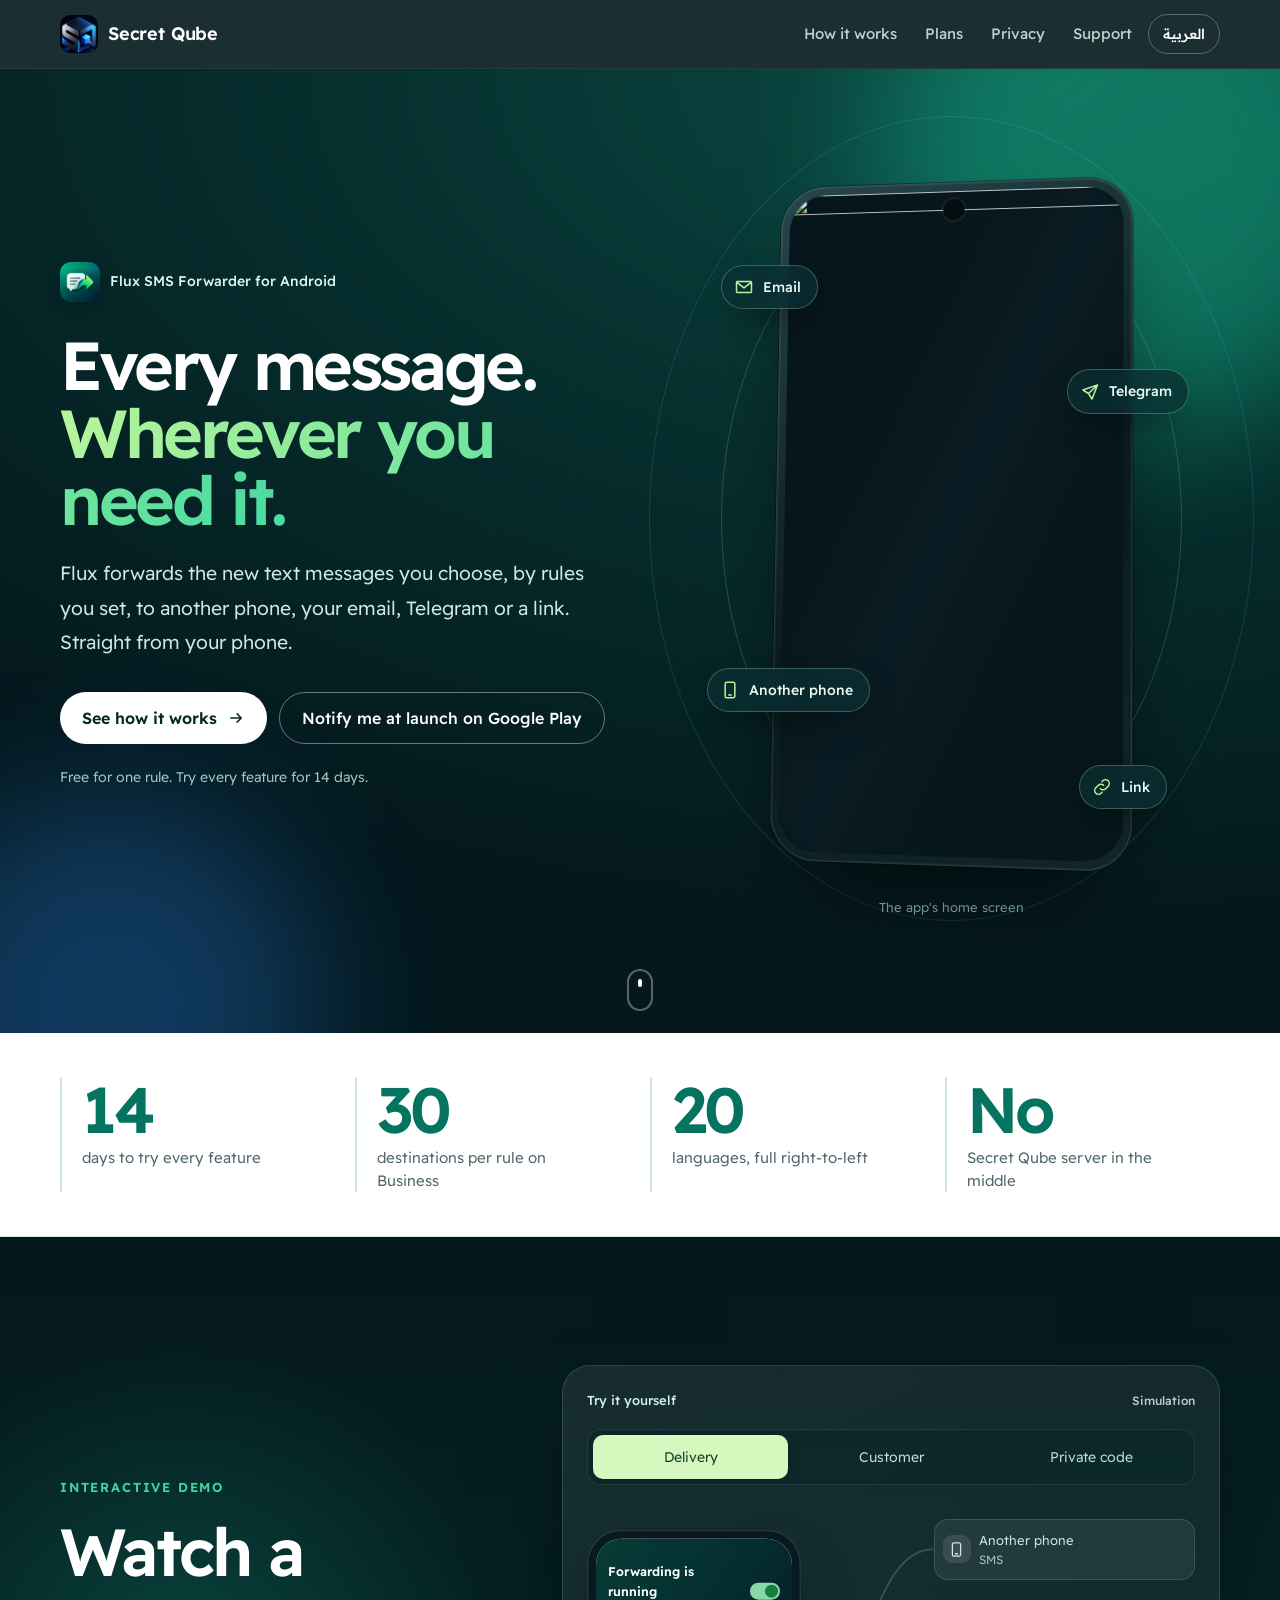
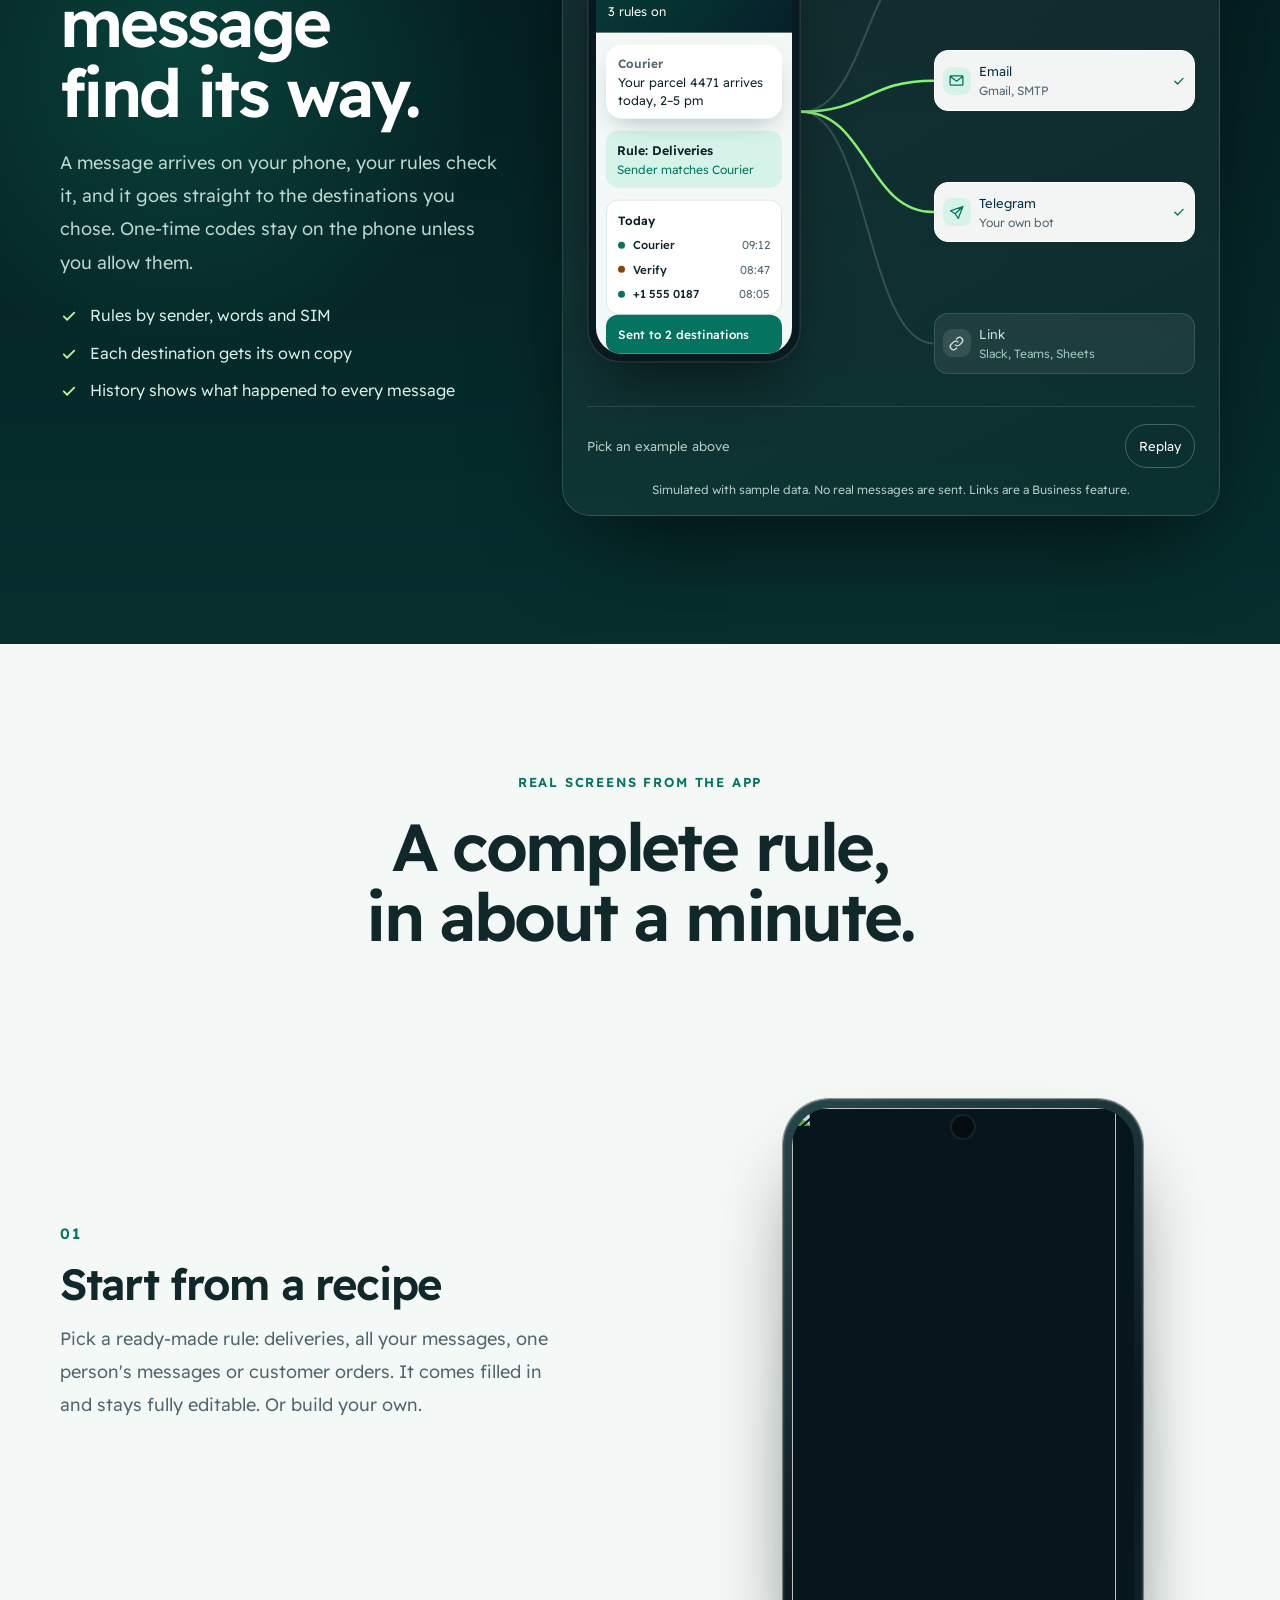
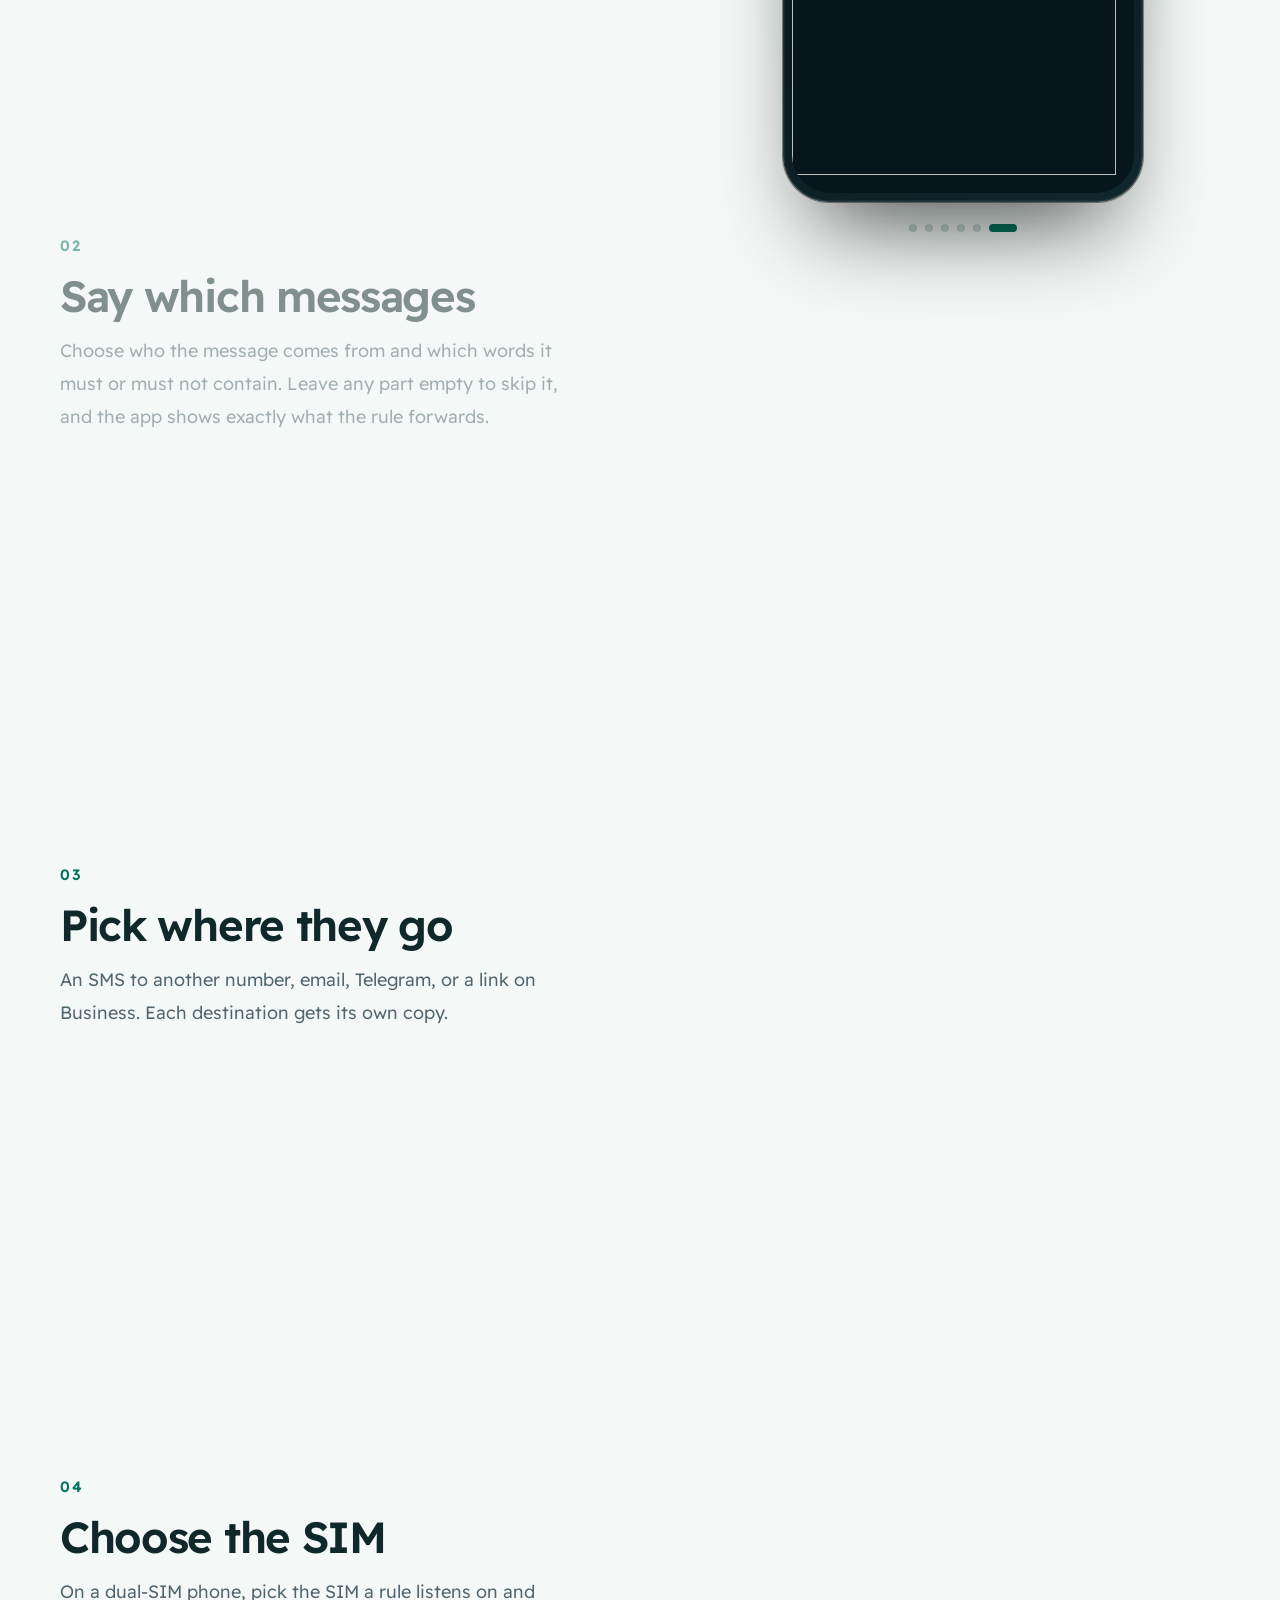
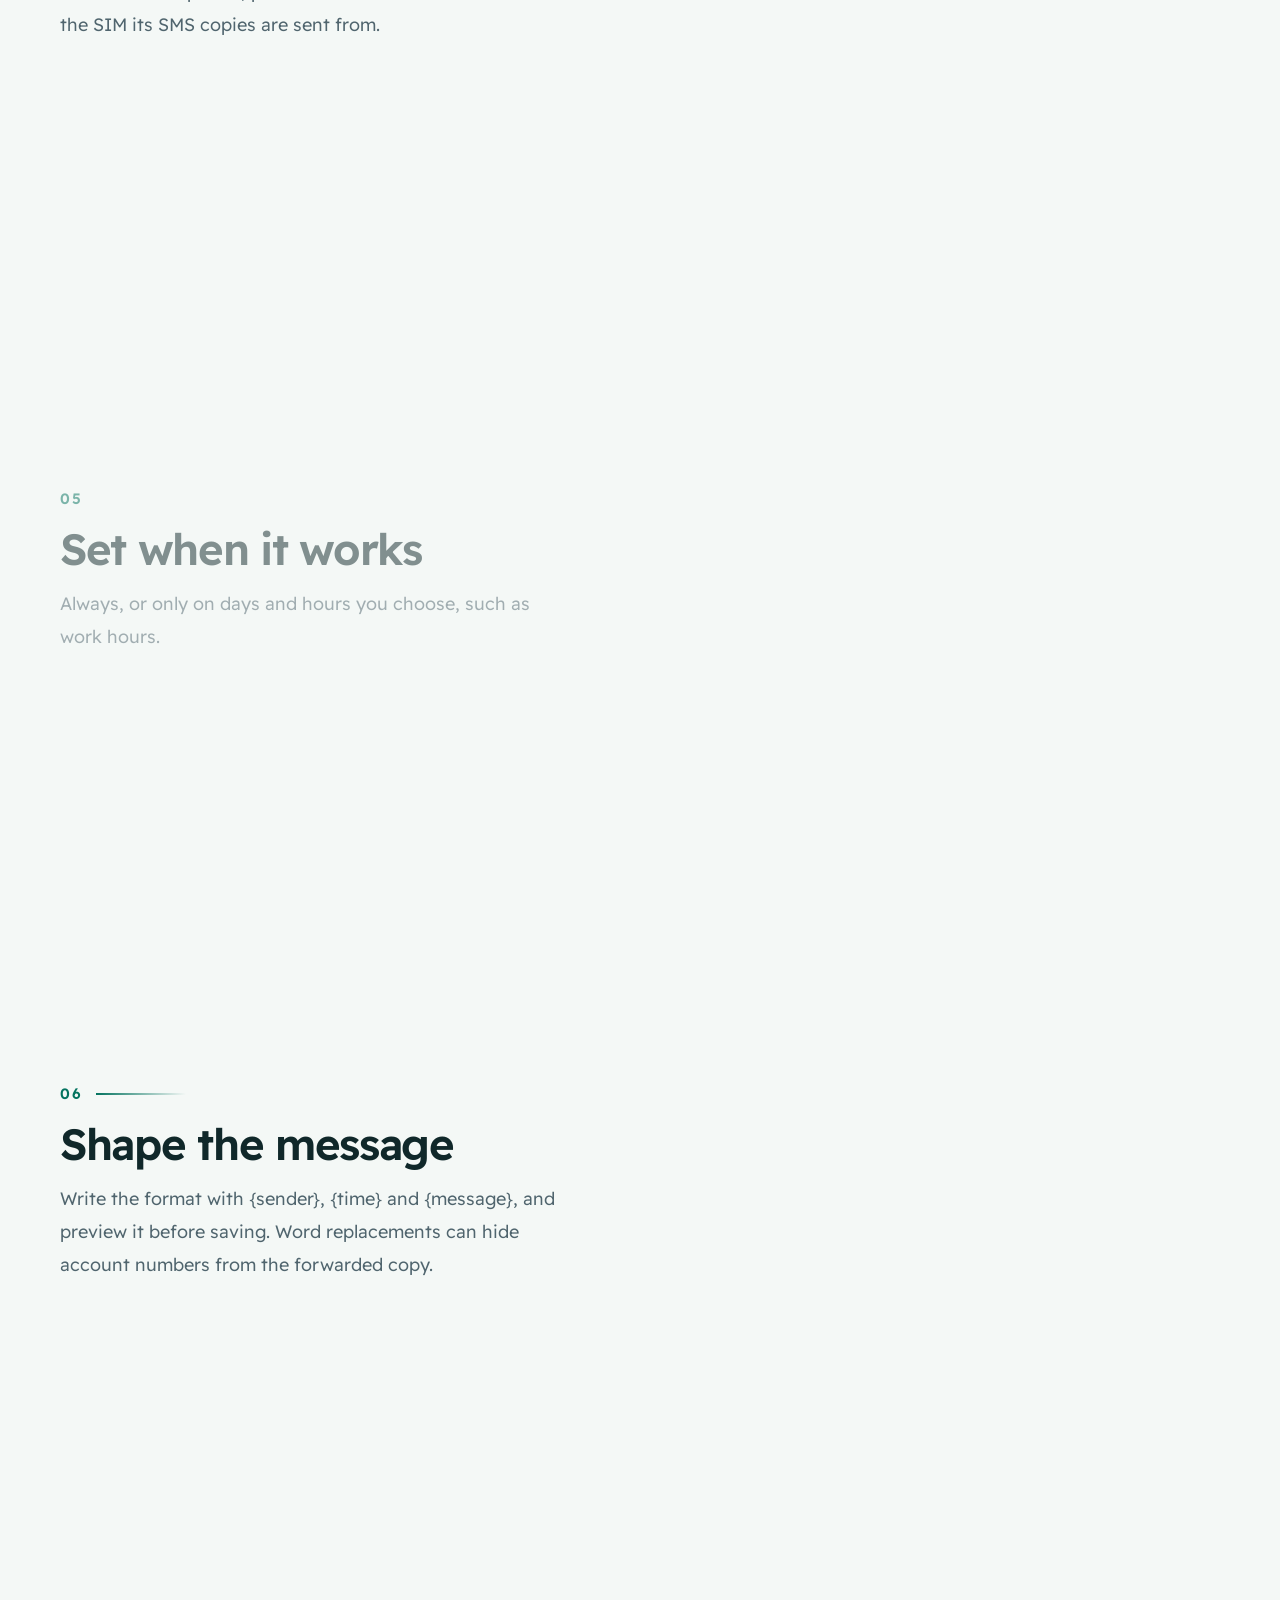
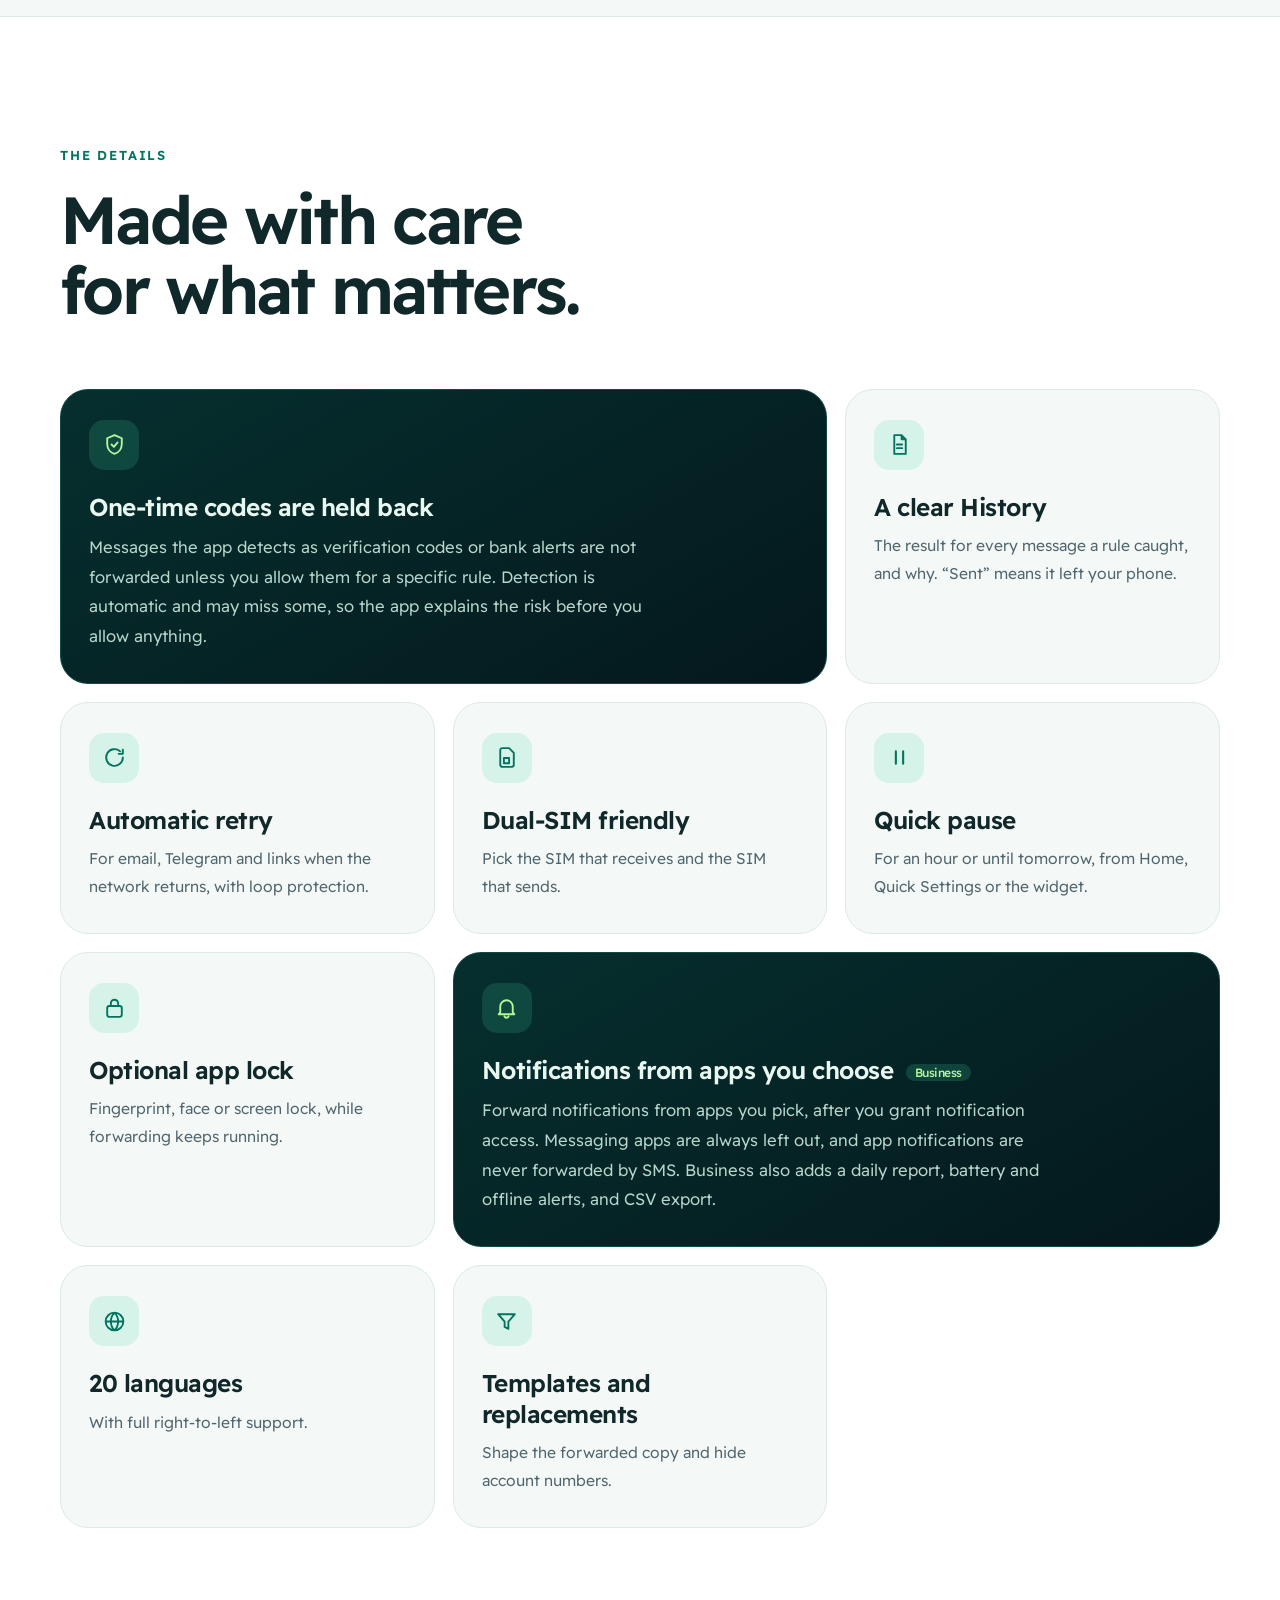
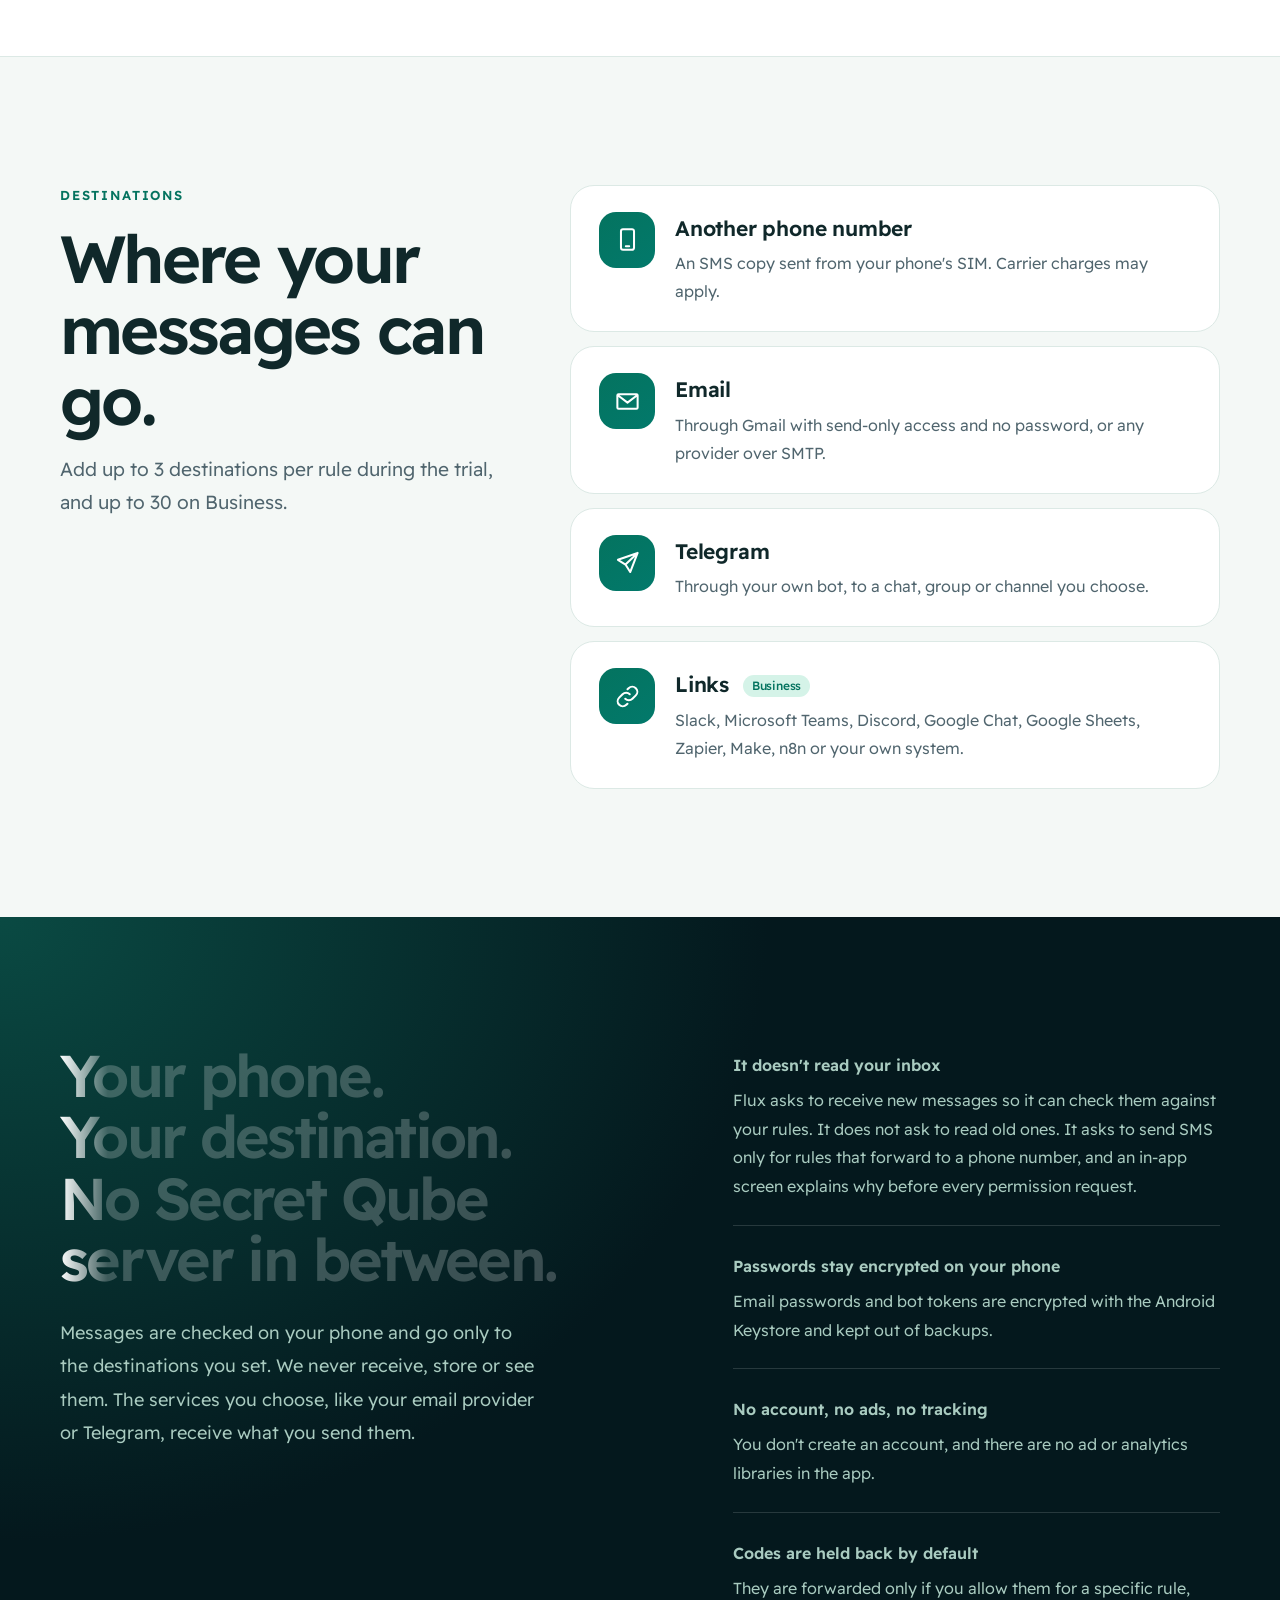
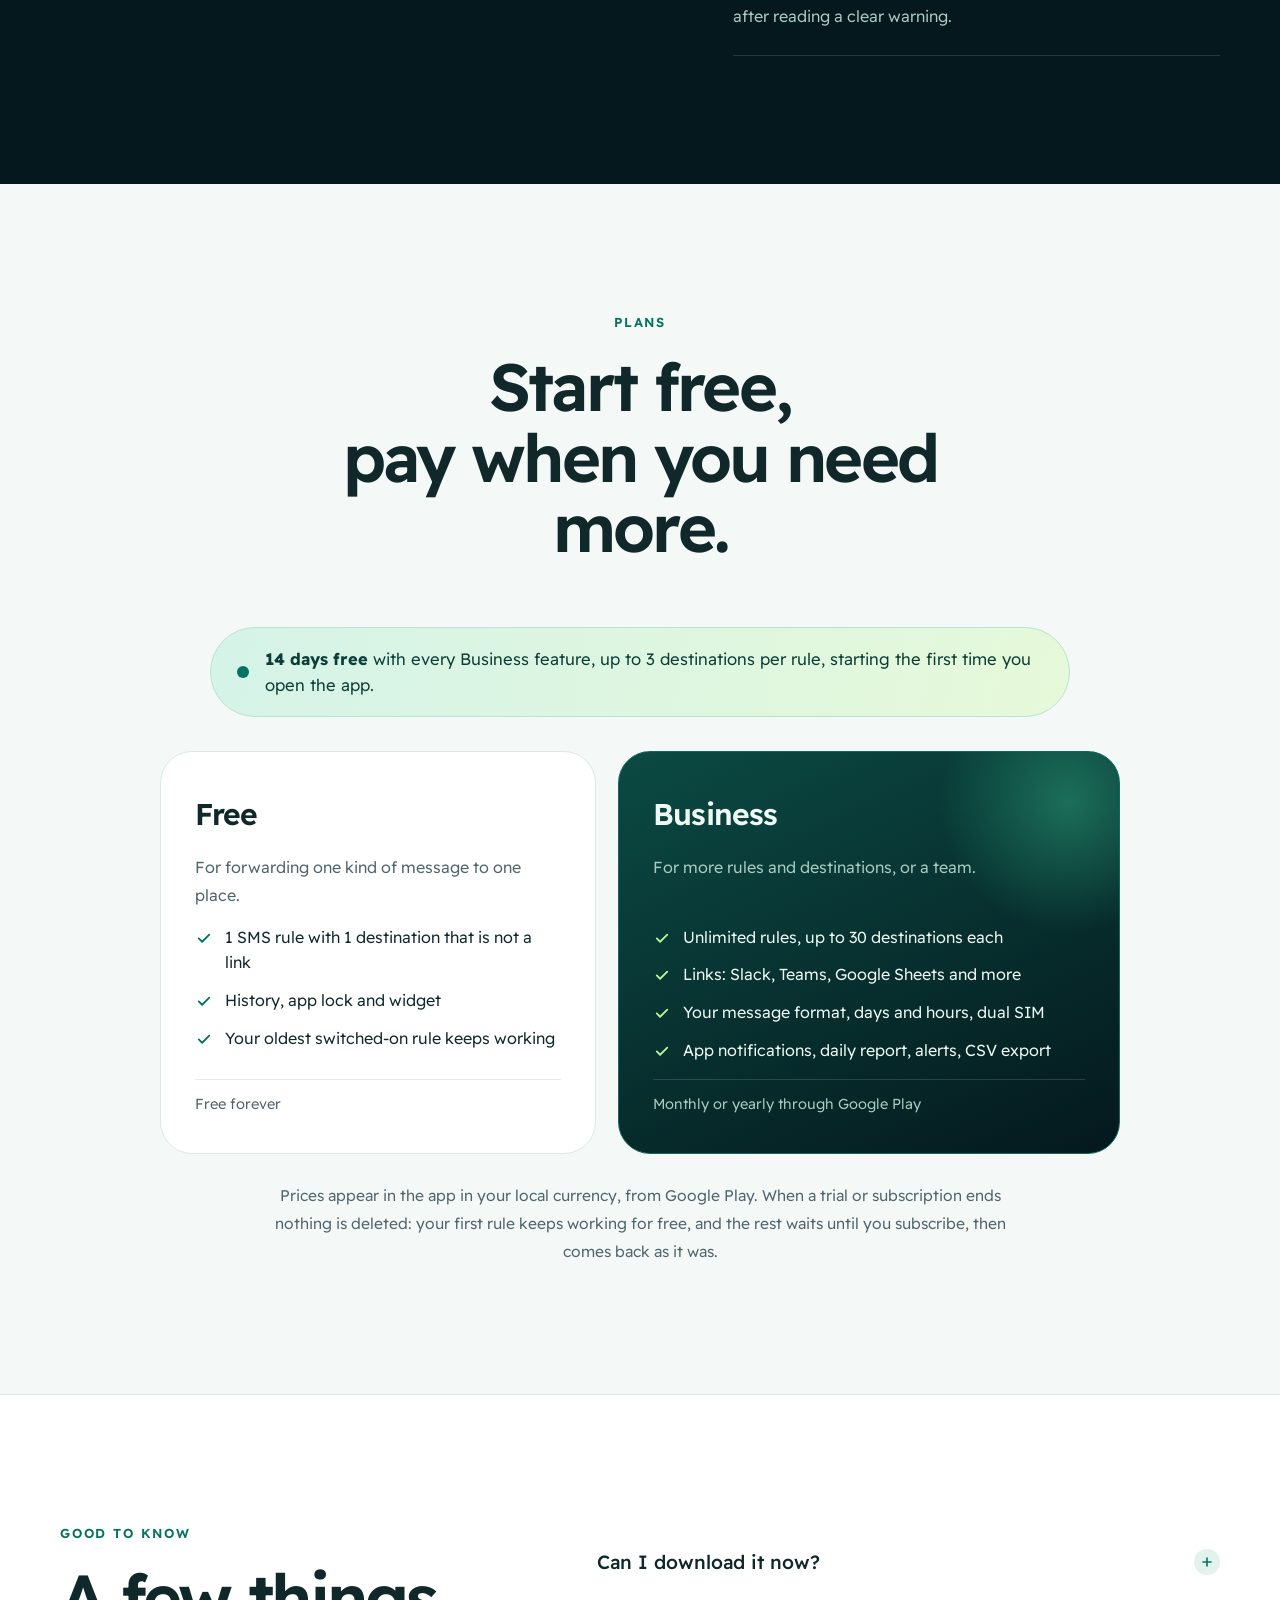
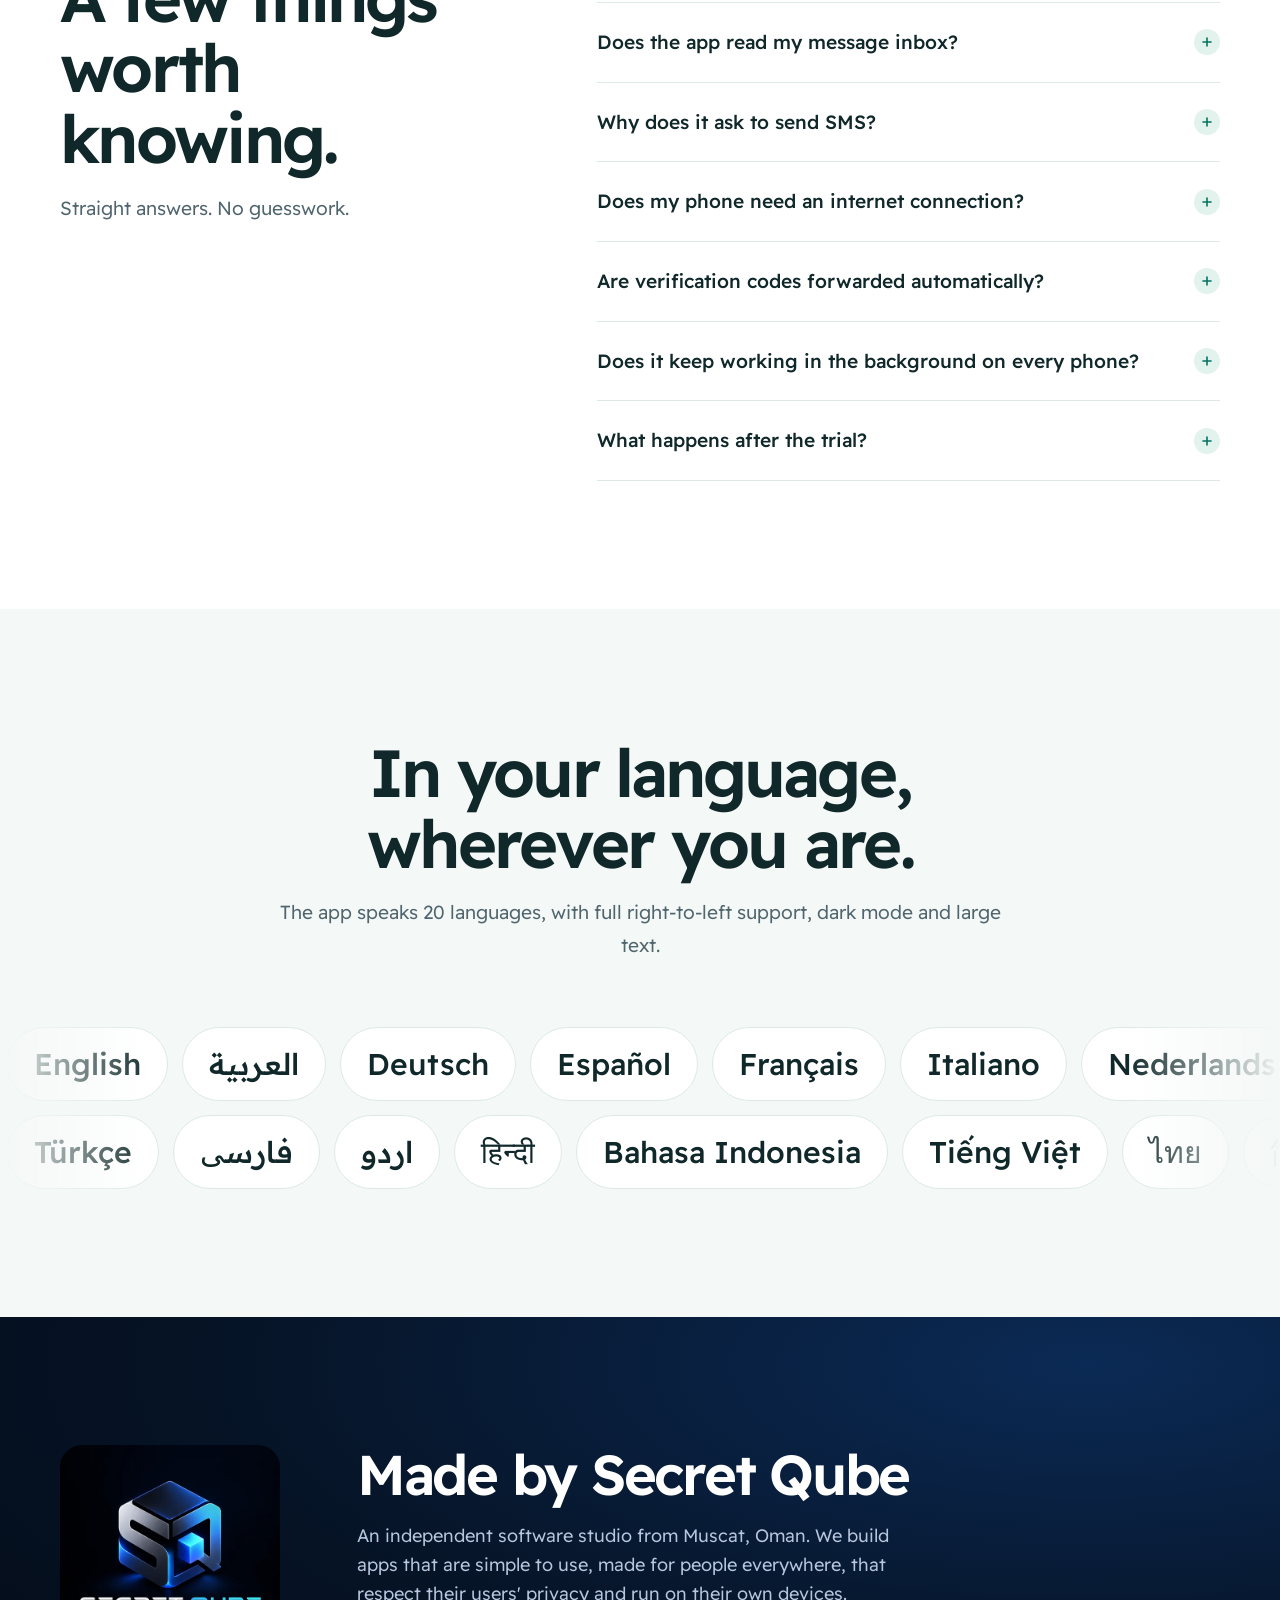
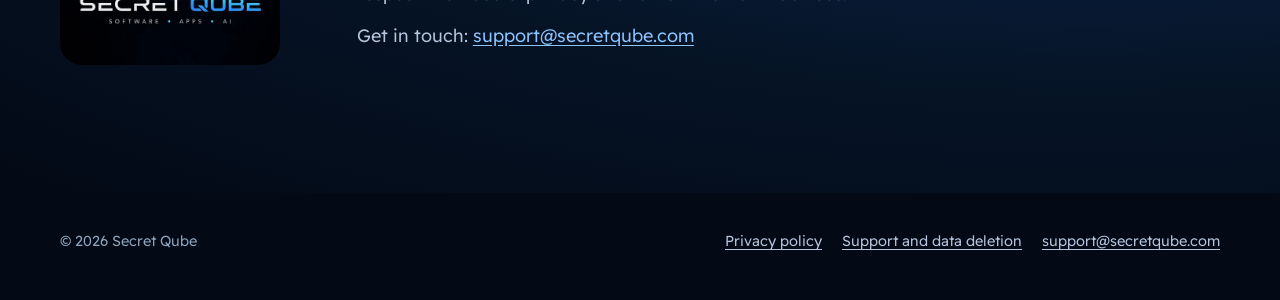
==== commit c12d0f8f: "update full website base on v(1.0.12)" ====
--- a/index.html
+++ b/index.html
@@ -4,27 +4,28 @@
 <meta charset="utf-8">
 <meta name="viewport" content="width=device-width,initial-scale=1">
 <title>Flux SMS Forwarder by Secret Qube</title>
-<meta name="description" content="SMS & RCS Forwarder for Android: forward incoming messages to your email, Telegram or another phone by your own rules, straight from your phone. Slack, Teams and Google Sheets on Business. By Secret Qube.">
-<meta name="theme-color" content="#024E55">
+<meta name="description" content="Flux SMS Forwarder for Android forwards the new SMS you choose, by your own rules, to another phone, email, Telegram or a link. Straight from your phone. By Secret Qube.">
+<meta name="theme-color" content="#04181d">
 <link rel="canonical" href="https://secretqube.com/">
 <link rel="icon" type="image/png" sizes="32x32" href="assets/favicon-32.png">
 <link rel="apple-touch-icon" href="assets/apple-touch-icon.png">
 <meta property="og:type" content="website">
 <meta property="og:title" content="Flux SMS Forwarder by Secret Qube">
-<meta property="og:description" content="Forward SMS & RCS to your email, Telegram or another phone, by your rules. Straight from your phone, with no servers in between.">
+<meta property="og:description" content="Forward new SMS by your rules to another phone, email, Telegram or a link. Straight from your phone.">
 <meta property="og:site_name" content="Secret Qube">
 <meta property="og:locale" content="en_US">
 <meta property="og:locale:alternate" content="ar_AR">
-<meta property="og:image:alt" content="Flux SMS Forwarder app icon with the text: Forward SMS and RCS to email, Telegram or another phone.">
+<meta property="og:image:alt" content="Flux SMS Forwarder app icon and home screen, with the text: Forward new SMS by your rules to another phone, email, Telegram or a link.">
 <meta property="og:image" content="https://secretqube.com/assets/og.png">
 <meta property="og:url" content="https://secretqube.com/">
 <meta name="twitter:card" content="summary_large_image">
 <meta name="twitter:image" content="https://secretqube.com/assets/og.png">
-<script type="application/ld+json">{"@context":"https://schema.org","@type":"SoftwareApplication","name":"Flux SMS Forwarder","operatingSystem":"Android","applicationCategory":"UtilitiesApplication","description":"Forward incoming SMS and RCS to email, Telegram, another phone or team apps, by your own rules, straight from your phone.","inLanguage":["en","ar"],"offers":{"@type":"Offer","price":"0","priceCurrency":"USD","description":"Free plan; Pro and Business subscriptions through Google Play"},"publisher":{"@type":"Organization","name":"Secret Qube","url":"https://secretqube.com/","email":"support@secretqube.com","address":{"@type":"PostalAddress","addressLocality":"Muscat","addressCountry":"OM"}}}</script>
+<script type="application/ld+json">{"@context":"https://schema.org","@type":"SoftwareApplication","name":"Flux SMS Forwarder","operatingSystem":"Android","applicationCategory":"UtilitiesApplication","description":"Forwards new incoming SMS, by your own rules, to another phone, email, Telegram or a link, straight from your phone.","inLanguage":["en","ar"],"offers":{"@type":"Offer","price":"0","priceCurrency":"USD","description":"Free plan; Business subscription through Google Play"},"publisher":{"@type":"Organization","name":"Secret Qube","url":"https://secretqube.com/","email":"support@secretqube.com","address":{"@type":"PostalAddress","addressLocality":"Muscat","addressCountry":"OM"}}}</script>
 <link rel="preconnect" href="https://fonts.googleapis.com">
 <link rel="preconnect" href="https://fonts.gstatic.com" crossorigin>
 <link href="https://fonts.googleapis.com/css2?family=Readex+Pro:wght@300..700&display=swap" rel="stylesheet">
 <link rel="stylesheet" href="style.css">
+<link rel="stylesheet" href="landing.css">
 <script src="lang.js"></script>
 </head>
 <body class="landing">
@@ -34,20 +35,29 @@
     <symbol id="i-phone" viewBox="0 0 24 24"><path fill="none" stroke="currentColor" stroke-width="1.8" stroke-linecap="round" stroke-linejoin="round" d="M8 2.8h8a1.8 1.8 0 0 1 1.8 1.8v14.8a1.8 1.8 0 0 1-1.8 1.8H8a1.8 1.8 0 0 1-1.8-1.8V4.6A1.8 1.8 0 0 1 8 2.8ZM10.5 18h3"/></symbol>
     <symbol id="i-mail" viewBox="0 0 24 24"><path fill="none" stroke="currentColor" stroke-width="1.8" stroke-linecap="round" stroke-linejoin="round" d="M4 5.5h16a1 1 0 0 1 1 1v11a1 1 0 0 1-1 1H4a1 1 0 0 1-1-1v-11a1 1 0 0 1 1-1Zm-.6 1 8.6 6.5 8.6-6.5"/></symbol>
     <symbol id="i-send" viewBox="0 0 24 24"><path fill="none" stroke="currentColor" stroke-width="1.8" stroke-linecap="round" stroke-linejoin="round" d="M21 3.5 10.2 13.8M21 3.5l-6.6 17-4.2-6.7-6.7-4.2 17.5-6.1Z"/></symbol>
-    <symbol id="i-hash" viewBox="0 0 24 24"><path fill="none" stroke="currentColor" stroke-width="1.8" stroke-linecap="round" d="M9.5 3.5 7.5 20.5M16.5 3.5l-2 17M4.5 8.5h16M3.5 15.5h16"/></symbol>
-    <symbol id="i-grid" viewBox="0 0 24 24"><path fill="none" stroke="currentColor" stroke-width="1.8" stroke-linejoin="round" d="M4 4h16v16H4zM4 9.3h16M4 14.7h16M10 9.3V20"/></symbol>
     <symbol id="i-link" viewBox="0 0 24 24"><path fill="none" stroke="currentColor" stroke-width="1.8" stroke-linecap="round" d="M10 14a4.5 4.5 0 0 0 6.4 0l3-3a4.5 4.5 0 0 0-6.4-6.4l-1 1M14 10a4.5 4.5 0 0 0-6.4 0l-3 3a4.5 4.5 0 0 0 6.4 6.4l1-1"/></symbol>
     <symbol id="i-bell" viewBox="0 0 24 24"><path fill="none" stroke="currentColor" stroke-width="1.8" stroke-linecap="round" stroke-linejoin="round" d="M6 16.5V11a6 6 0 0 1 12 0v5.5l1.5 2h-15L6 16.5ZM10 20.5a2.2 2.2 0 0 0 4 0"/></symbol>
     <symbol id="i-check" viewBox="0 0 24 24"><path fill="none" stroke="currentColor" stroke-width="2.4" stroke-linecap="round" stroke-linejoin="round" d="m5 12.5 4.5 4.5L19 7.5"/></symbol>
-    <symbol id="i-play" viewBox="0 0 24 24"><path fill="currentColor" d="M4.6 2.9c-.3.3-.4.7-.4 1.2v15.8c0 .5.1.9.4 1.2l8.9-9.1-8.9-9.1Zm9.8 10L5.6 21.7c.4.2.9.1 1.4-.2l10.2-5.8-2.8-2.8Zm4-3.6-2.9-1.7-3.1 3.1 3.1 3.1 2.9-1.7c.8-.5.8-1.6 0-2.8ZM7 2.5c-.5-.3-1-.4-1.4-.2l8.8 8.8 2.8-2.8L7 2.5Z"/></symbol>
+    <symbol id="i-shield" viewBox="0 0 24 24"><path fill="none" stroke="currentColor" stroke-width="1.8" stroke-linecap="round" stroke-linejoin="round" d="M12 3l7 3v5.5c0 4.4-2.9 8.3-7 9.5-4.1-1.2-7-5.1-7-9.5V6l7-3Zm-2.8 9 2.2 2.2 3.6-4.2"/></symbol>
+    <symbol id="i-clock" viewBox="0 0 24 24"><path fill="none" stroke="currentColor" stroke-width="1.8" stroke-linecap="round" stroke-linejoin="round" d="M12 3.5a8.5 8.5 0 1 0 0 17 8.5 8.5 0 0 0 0-17Zm0 4v4.7l3 1.8"/></symbol>
+    <symbol id="i-sim" viewBox="0 0 24 24"><path fill="none" stroke="currentColor" stroke-width="1.8" stroke-linecap="round" stroke-linejoin="round" d="M8 3h6.5L19 7.5V19a2 2 0 0 1-2 2H8a2 2 0 0 1-2-2V5a2 2 0 0 1 2-2Zm1.5 9.5h5v5h-5z"/></symbol>
+    <symbol id="i-lock" viewBox="0 0 24 24"><path fill="none" stroke="currentColor" stroke-width="1.8" stroke-linecap="round" stroke-linejoin="round" d="M7 10.5h10a2 2 0 0 1 2 2V19a2 2 0 0 1-2 2H7a2 2 0 0 1-2-2v-6.5a2 2 0 0 1 2-2Zm1.5 0V8a3.5 3.5 0 0 1 7 0v2.5"/></symbol>
+    <symbol id="i-globe" viewBox="0 0 24 24"><path fill="none" stroke="currentColor" stroke-width="1.8" stroke-linecap="round" stroke-linejoin="round" d="M12 3.5a8.5 8.5 0 1 0 0 17 8.5 8.5 0 0 0 0-17ZM3.5 12h17M12 3.5c2.4 2.4 3.5 5.4 3.5 8.5s-1.1 6.1-3.5 8.5c-2.4-2.4-3.5-5.4-3.5-8.5s1.1-6.1 3.5-8.5Z"/></symbol>
+    <symbol id="i-retry" viewBox="0 0 24 24"><path fill="none" stroke="currentColor" stroke-width="1.8" stroke-linecap="round" stroke-linejoin="round" d="M20 12a8 8 0 1 1-2.6-5.9M20 4.5v4h-4"/></symbol>
+    <symbol id="i-pause" viewBox="0 0 24 24"><path fill="none" stroke="currentColor" stroke-width="2" stroke-linecap="round" d="M8.5 6v12M15.5 6v12"/></symbol>
+    <symbol id="i-doc" viewBox="0 0 24 24"><path fill="none" stroke="currentColor" stroke-width="1.8" stroke-linecap="round" stroke-linejoin="round" d="M7 3h7l4 4v14H7V3Zm7 0v4h4M9.5 12h5m-5 3.5h5"/></symbol>
+    <symbol id="i-filter" viewBox="0 0 24 24"><path fill="none" stroke="currentColor" stroke-width="1.8" stroke-linecap="round" stroke-linejoin="round" d="M4 5h16l-6.2 7.2V19l-3.6-1.8v-5L4 5Z"/></symbol>
+    <symbol id="i-arrow" viewBox="0 0 24 24"><path fill="none" stroke="currentColor" stroke-width="2" stroke-linecap="round" stroke-linejoin="round" d="M5 12h14m-5.5-5.5L19 12l-5.5 5.5"/></symbol>
   </defs>
 </svg>
 
+<div class="lp-progress" aria-hidden="true"><i></i></div>
+
 <header class="top" id="top">
   <div class="wrap">
     <a class="brand" href="./"><img src="assets/qube-mark.png" alt="" width="38" height="38"><span>Secret Qube</span></a>
     <nav class="nav" aria-label="Main">
-      <a class="opt" href="#how"><span lang="ar">كيف يعمل</span><span lang="en">How it works</span></a>
+      <a class="opt" href="#flow"><span lang="ar">كيف يعمل</span><span lang="en">How it works</span></a>
       <a class="opt" href="#plans"><span lang="ar">الخطط</span><span lang="en">Plans</span></a>
       <a href="privacy.html"><span lang="ar">الخصوصية</span><span lang="en">Privacy</span></a>
       <a href="support.html"><span lang="ar">الدعم</span><span lang="en">Support</span></a>
@@ -58,235 +68,287 @@
 
 <a class="skip" href="#main"><span lang="ar">انتقل إلى المحتوى</span><span lang="en">Skip to content</span></a>
 <main id="main">
-<section class="hero" aria-labelledby="hero-title">
-  <div class="wrap">
-    <div>
-      <span class="app-tag"><img src="assets/app-icon.png" alt="" width="40" height="40"><span lang="ar">Flux SMS Forwarder</span><span lang="en">Flux SMS Forwarder for Android</span></span>
-      <h1 id="hero-title"><span lang="ar">رسالة واحدة.<br><em>كل الأماكن المهمة.</em></span><span lang="en">One message.<br><em>All the right places.</em></span></h1>
-      <p class="lede"><span lang="ar">حوّل رسائل SMS وRCS إلى بريدك أو تيليجرام أو رقم آخر، بقواعد تضعها أنت، مباشرة من جوالك. ومع خطة Business إلى Slack أو Teams أو Google Sheets أيضًا.</span><span lang="en">Forward SMS and RCS to your email, Telegram or another phone, by rules you set, straight from your phone. On Business, to Slack, Teams and Google Sheets too.</span></p>
-      <div class="cta-row">
-        <a class="btn btn-light" href="#demo"><span lang="ar">جرّب التحويل الآن</span><span lang="en">Try the live demo</span></a>
-        <a class="btn btn-ghost" href="mailto:support@secretqube.com?subject=Notify%20me%20when%20SMS%20Forwarder%20launches"><svg width="18" height="18" aria-hidden="true"><use href="#i-play"/></svg><span lang="ar">أبلغني عند الإطلاق على Google Play</span><span lang="en">Notify me at launch on Google Play</span></a>
-      </div>
-      <p class="hero-note"><span lang="ar">مجاني دائماً لقاعدة واحدة. جرّب كل الميزات 14 يوماً.</span><span lang="en">Free forever for one rule. Try every feature for 14 days.</span></p>
-    </div>
-
-    <div class="hero-demo" id="demo">
-      <div class="demo-top"><span lang="ar">جرّبها بنفسك</span><span lang="en">Try it yourself</span><span class="demo-label"><span lang="ar">عرض توضيحي</span><span lang="en">Interactive demo</span></span></div>
+
+<!-- ============ HERO ============ -->
+<section class="lp-hero" id="hero" aria-labelledby="hero-title">
+  <div class="lp-blob b1" aria-hidden="true"></div><div class="lp-blob b2" aria-hidden="true"></div><div class="lp-grain" aria-hidden="true"></div>
+  <div class="wrap lp-hero-grid">
+    <div class="lp-hero-copy">
+      <span class="app-tag rv"><img src="assets/app-icon.png" alt="" width="40" height="40"><span lang="ar">Flux SMS Forwarder</span><span lang="en">Flux SMS Forwarder for Android</span></span>
+      <h1 id="hero-title" class="rv" style="--d:.08s"><span lang="ar">كل رسالة.<br><em>أينما تحتاجها.</em></span><span lang="en">Every message.<br><em>Wherever you need it.</em></span></h1>
+      <p class="lede rv" style="--d:.16s"><span lang="ar">يحوّل Flux الرسائل النصية الجديدة التي تختارها، بقواعد تضعها أنت، إلى جوال آخر أو بريدك أو تيليجرام أو رابط. مباشرة من جوالك.</span><span lang="en">Flux forwards the new text messages you choose, by rules you set, to another phone, your email, Telegram or a link. Straight from your phone.</span></p>
+      <div class="cta-row rv" style="--d:.24s">
+        <a class="btn btn-light" href="#flow"><span lang="ar">شاهد كيف يعمل</span><span lang="en">See how it works</span><svg width="18" height="18" aria-hidden="true" class="flip"><use href="#i-arrow"/></svg></a>
+        <!-- After Google Play approves the app, point this button at the Play listing and change its text to "Get it on Google Play". -->
+        <a class="btn btn-ghost" href="mailto:support@secretqube.com?subject=Notify%20me%20when%20Flux%20SMS%20Forwarder%20launches"><span lang="ar">أبلغني عند الإطلاق على Google Play</span><span lang="en">Notify me at launch on Google Play</span></a>
+      </div>
+      <p class="hero-note rv" style="--d:.32s"><span lang="ar">مجاني دائماً لقاعدة واحدة. جرّب كل الميزات 14 يوماً.</span><span lang="en">Free for one rule. Try every feature for 14 days.</span></p>
+    </div>
+
+    <div class="lp-hero-visual" id="hero-visual">
+      <div class="lp-hero-stage">
+        <div class="lp-ring r1" aria-hidden="true"></div><div class="lp-ring r2" aria-hidden="true"></div>
+        <div class="dev lp-tilt" id="hero-dev">
+          <img src="assets/app-home.webp" width="620" height="1210" alt="" fetchpriority="high">
+          <span class="dev-glare" aria-hidden="true"></span>
+        </div>
+        <span class="chip c1" aria-hidden="true" data-depth="34"><svg><use href="#i-mail"/></svg><span lang="ar">البريد</span><span lang="en">Email</span></span>
+        <span class="chip c2" aria-hidden="true" data-depth="52"><svg><use href="#i-send"/></svg><span lang="ar">تيليجرام</span><span lang="en">Telegram</span></span>
+        <span class="chip c3" aria-hidden="true" data-depth="24"><svg><use href="#i-phone"/></svg><span lang="ar">رقم آخر</span><span lang="en">Another phone</span></span>
+        <span class="chip c4" aria-hidden="true" data-depth="44"><svg><use href="#i-link"/></svg><span lang="ar">رابط</span><span lang="en">Link</span></span>
+      </div>
+      <p class="lp-cap"><span lang="ar">الشاشة الرئيسية في التطبيق</span><span lang="en">The app's home screen</span></p>
+    </div>
+  </div>
+  <a class="lp-scroll" href="#flow" aria-label="Scroll"><i></i></a>
+</section>
+
+<!-- ============ NUMBERS ============ -->
+<div class="lp-numbers"><div class="wrap">
+  <div class="rv"><b><span data-count="14">14</span></b><span><span lang="ar">يوماً لتجربة كل الميزات</span><span lang="en">days to try every feature</span></span></div>
+  <div class="rv" style="--d:.06s"><b><span data-count="30">30</span></b><span><span lang="ar">وجهة لكل قاعدة في Business</span><span lang="en">destinations per rule on Business</span></span></div>
+  <div class="rv" style="--d:.12s"><b><span data-count="20">20</span></b><span><span lang="ar">لغة، مع دعم RTL كامل</span><span lang="en">languages, full right-to-left</span></span></div>
+  <div class="rv" style="--d:.18s"><b><span lang="ar">لا</span><span lang="en">No</span></b><span><span lang="ar">خادم لـ Secret Qube في المنتصف</span><span lang="en">Secret Qube server in the middle</span></span></div>
+</div></div>
+
+<!-- ============ LIVE DEMO ============ -->
+<section class="lp-flow" id="flow" aria-labelledby="flow-title">
+  <div class="wrap lp-flow-grid">
+    <div class="lp-flow-copy">
+      <span class="eyebrow rv"><span lang="ar">عرض تفاعلي</span><span lang="en">Interactive demo</span></span>
+      <h2 id="flow-title" class="rv" style="--d:.06s"><span lang="ar">شاهد الرسالة<br>وهي تجد طريقها.</span><span lang="en">Watch a message<br>find its way.</span></h2>
+      <p class="rv" style="--d:.12s"><span lang="ar">تصل الرسالة إلى جوالك، فتفحصها القواعد، وتخرج مباشرة إلى الوجهات التي اخترتها. أما رموز التحقق فتبقى على الجوال ما لم تسمح بها أنت.</span><span lang="en">A message arrives on your phone, your rules check it, and it goes straight to the destinations you chose. One-time codes stay on the phone unless you allow them.</span></p>
+      <ul class="lp-ticks rv" style="--d:.18s">
+        <li><svg width="18" height="18" aria-hidden="true"><use href="#i-check"/></svg><span lang="ar">بقواعد حسب المرسل والكلمات والشريحة</span><span lang="en">Rules by sender, words and SIM</span></li>
+        <li><svg width="18" height="18" aria-hidden="true"><use href="#i-check"/></svg><span lang="ar">كل وجهة تحصل على نسختها الخاصة</span><span lang="en">Each destination gets its own copy</span></li>
+        <li><svg width="18" height="18" aria-hidden="true"><use href="#i-check"/></svg><span lang="ar">السجل يخبرك بما حدث لكل رسالة</span><span lang="en">History shows what happened to every message</span></li>
+      </ul>
+    </div>
+
+    <div class="hero-demo rv" id="demo" style="--d:.1s">
+      <div class="demo-top"><span lang="ar">جرّبها بنفسك</span><span lang="en">Try it yourself</span><span class="demo-label"><span lang="ar">محاكاة</span><span lang="en">Simulation</span></span></div>
       <div class="scenario-tabs" role="group" aria-label="Demo scenarios">
         <button type="button" data-scenario="0" aria-pressed="true"><span lang="ar">شحنة</span><span lang="en">Delivery</span></button>
         <button type="button" data-scenario="2" aria-pressed="false"><span lang="ar">رسالة عميل</span><span lang="en">Customer</span></button>
         <button type="button" data-scenario="1" aria-pressed="false"><span lang="ar">رمز تحقق</span><span lang="en">Private code</span></button>
       </div>
-    <div class="stage" id="stage">
-      <span class="sr"><span lang="ar">رسالة تصل إلى الجوال، تطابق قاعدة، وتُرسل إلى الوجهات التي اخترتها. رموز التحقق تبقى على الجوال.</span><span lang="en">A message arrives on the phone, matches a rule, and goes to the destinations you chose. Verification codes stay on the phone.</span></span>
-      <svg class="wires" aria-hidden="true"></svg>
-      <div class="phone" aria-hidden="true">
-        <div class="scr">
-          <div class="st-top"><div><b><span lang="ar">التحويل يعمل</span><span lang="en">Forwarding is running</span></b><span lang="ar">3 قواعد تعمل</span><span lang="en">3 rules on</span></div><span class="m-switch" style="margin-inline-start:auto"></span></div>
-          <div class="notif" id="st-notif"></div>
-          <div class="rule-chip" id="st-rule"></div>
-          <div class="st-hist">
-            <span><span lang="ar">اليوم</span><span lang="en">Today</span></span>
-            <div><i class="ok"></i><b>Courier</b><em>09:12</em></div>
-            <div><i class="hold"></i><b>Verify</b><em>08:47</em></div>
-            <div><i class="ok"></i><b><bdi dir="ltr">+1 555 0187</bdi></b><em>08:05</em></div>
+      <div class="stage" id="stage">
+        <span class="sr"><span lang="ar">رسالة تصل إلى الجوال، تطابق قاعدة، وتُرسل إلى الوجهات التي اخترتها. رموز التحقق تبقى على الجوال.</span><span lang="en">A message arrives on the phone, matches a rule, and goes to the destinations you chose. Verification codes stay on the phone.</span></span>
+        <svg class="wires" aria-hidden="true"></svg>
+        <div class="phone" aria-hidden="true">
+          <div class="scr">
+            <div class="st-top"><div><b><span lang="ar">التحويل يعمل</span><span lang="en">Forwarding is running</span></b><span lang="ar">3 قواعد تعمل</span><span lang="en">3 rules on</span></div><span class="m-switch" style="margin-inline-start:auto"></span></div>
+            <div class="notif" id="st-notif"></div>
+            <div class="rule-chip" id="st-rule"></div>
+            <div class="st-hist">
+              <span><span lang="ar">اليوم</span><span lang="en">Today</span></span>
+              <div><i class="ok"></i><b>Courier</b><em>09:12</em></div>
+              <div><i class="hold"></i><b>Verify</b><em>08:47</em></div>
+              <div><i class="ok"></i><b><bdi dir="ltr">+1 555 0187</bdi></b><em>08:05</em></div>
+            </div>
+            <div class="verdict" id="st-verdict"></div>
           </div>
-          <div class="verdict" id="st-verdict"></div>
         </div>
-      </div>
-      <div class="dests" aria-hidden="true">
-        <div class="dest" data-d="sms"><i><svg><use href="#i-phone"/></svg></i><div><span lang="ar">رقم آخر</span><span lang="en">Another phone</span><small>SMS</small></div><svg class="tick" width="18" height="18"><use href="#i-check"/></svg></div>
-        <div class="dest" data-d="mail"><i><svg><use href="#i-mail"/></svg></i><div><span lang="ar">البريد</span><span lang="en">Email</span><small>Gmail, SMTP</small></div><svg class="tick" width="18" height="18"><use href="#i-check"/></svg></div>
-        <div class="dest" data-d="tg"><i><svg><use href="#i-send"/></svg></i><div><span lang="ar">تيليجرام</span><span lang="en">Telegram</span><small><span lang="ar">بوتك الخاص</span><span lang="en">Your own bot</span></small></div><svg class="tick" width="18" height="18"><use href="#i-check"/></svg></div>
-        <div class="dest" data-d="slack"><i><svg><use href="#i-hash"/></svg></i><div>Slack<small>Teams, Discord, Google Chat</small></div><svg class="tick" width="18" height="18"><use href="#i-check"/></svg></div>
-        <div class="dest" data-d="sheets"><i><svg><use href="#i-grid"/></svg></i><div>Google Sheets<small><span lang="ar">صف لكل رسالة</span><span lang="en">A row per message</span></small></div><svg class="tick" width="18" height="18"><use href="#i-check"/></svg></div>
-      </div>
-    </div>
-      <div class="demo-bottom"><p id="demo-status" class="sr" role="status" aria-live="polite"></p><span class="demo-hint"><span lang="ar">اختر مثالاً من الأعلى</span><span lang="en">Pick an example above</span></span><button type="button" id="replay"><span lang="ar">إعادة التشغيل</span><span lang="en">Replay demo</span></button></div>
-      <p class="demo-disclaimer"><span lang="ar">محاكاة ببيانات تجريبية؛ لا تُرسل رسائل حقيقية.</span><span lang="en">Simulated with sample data. No real messages are sent.</span></p>
-    </div>
-  </div>
-</section>
-
-<div class="proof-strip"><div class="wrap"><span><b>0</b><span lang="ar">خوادم لمحتوى رسائلك</span><span lang="en">servers for your message content</span></span><span><b>14</b><span lang="ar">يوماً لتجربة الميزات</span><span lang="en">days to explore every feature</span></span><span><b>20</b><span lang="ar">لغة في التطبيق</span><span lang="en">languages, one simple app</span></span></div></div>
-
-<section id="how" aria-labelledby="how-title">
-  <div class="wrap">
-    <div class="sec-head">
-      <h2 id="how-title"><span lang="ar">ثلاث خطوات، كلها على جوالك</span><span lang="en">Three steps, all on your phone</span></h2>
-      <p><span lang="ar">لا حساب تنشئه ولا خادم في المنتصف. التطبيق يعمل في الخلفية ويتصرف حسب قواعدك.</span><span lang="en">No account to create and no server in between. The app works in the background and does what your rules say.</span></p>
-    </div>
-    <ol class="steps">
-      <li><h3><span lang="ar">تصل الرسالة</span><span lang="en">A message arrives</span></h3><p><span lang="ar">رسالة SMS، أو رسالة دردشة RCS إذا سمحت بالوصول للإشعارات.</span><span lang="en">An SMS, or an RCS chat message if you allow notification access.</span></p></li>
-      <li><h3><span lang="ar">تطابق قاعدة</span><span lang="en">A rule checks it</span></h3><p><span lang="ar">حسب المرسل، أو كلمات تحتويها أو تستثنيها، أو الشريحة، أو أوقات العمل. رموز التحقق ورسائل البنك محجوبة ما لم تسمح بها.</span><span lang="en">By sender, words to include or skip, SIM, or working hours. One-time codes and bank alerts are held back unless you allow them.</span></p></li>
-      <li><h3><span lang="ar">تُرسل مباشرة</span><span lang="en">It goes straight out</span></h3><p><span lang="ar">من جوالك إلى الوجهات التي اخترتها، بالصيغة التي تريدها. والسجل يخبرك بما حدث لكل رسالة.</span><span lang="en">From your phone to the destinations you picked, in the format you want. History shows what happened to every message.</span></p></li>
-    </ol>
-  </div>
-</section>
-
-<section class="product-tour" aria-labelledby="screens-title" id="tour">
-  <div class="wrap">
-    <div class="sec-head">
-      <h2 id="screens-title"><span lang="ar">واضح من أول شاشة</span><span lang="en">Clear from the first screen</span></h2>
-      <p><span lang="ar">من القاعدة إلى النتيجة: جولة في طريقة استخدام التطبيق. الواجهات أدناه معاينات توضيحية، وليست لقطات شاشة فعلية.</span><span lang="en">From your first rule to the result: explore the app workflow. These are illustrative interface previews, not actual screenshots.</span></p>
-    </div>
-    <div class="tour-tabs" role="group" aria-label="App preview">
-<button type="button" data-tour="0" aria-pressed="true"><span lang="ar">01 · قواعدك</span><span lang="en">01 · Your rules</span></button>
-<button type="button" data-tour="1" aria-pressed="false"><span lang="ar">02 · بداية سهلة</span><span lang="en">02 · Easy setup</span></button>
-<button type="button" data-tour="2" aria-pressed="false"><span lang="ar">03 · النتيجة</span><span lang="en">03 · The result</span></button>
-</div><div class="screens" role="region" tabindex="0" aria-label="App screens">
-      <figure class="shot">
-        <div class="phone" aria-hidden="true"><div class="scr">
-          <div class="m-head">
-            <div class="t"><img src="assets/app-icon.png" alt=""><span lang="ar">Flux SMS Forwarder</span><span lang="en">Flux SMS Forwarder</span></div>
-            <div class="m-status"><div><b><span lang="ar">التحويل يعمل</span><span lang="en">Forwarding is running</span></b><span><span lang="ar">آخر رسالة محوّلة قبل دقيقتين</span><span lang="en">Last message forwarded 2 min ago</span></span></div><span class="m-switch"></span></div>
+        <div class="dests" aria-hidden="true">
+          <div class="dest" data-d="sms"><i><svg><use href="#i-phone"/></svg></i><div><span lang="ar">رقم آخر</span><span lang="en">Another phone</span><small>SMS</small></div><svg class="tick" width="18" height="18"><use href="#i-check"/></svg></div>
+          <div class="dest" data-d="mail"><i><svg><use href="#i-mail"/></svg></i><div><span lang="ar">البريد</span><span lang="en">Email</span><small>Gmail, SMTP</small></div><svg class="tick" width="18" height="18"><use href="#i-check"/></svg></div>
+          <div class="dest" data-d="tg"><i><svg><use href="#i-send"/></svg></i><div><span lang="ar">تيليجرام</span><span lang="en">Telegram</span><small><span lang="ar">بوتك الخاص</span><span lang="en">Your own bot</span></small></div><svg class="tick" width="18" height="18"><use href="#i-check"/></svg></div>
+          <div class="dest" data-d="link"><i><svg><use href="#i-link"/></svg></i><div><span lang="ar">رابط</span><span lang="en">Link</span><small>Slack, Teams, Sheets</small></div><svg class="tick" width="18" height="18"><use href="#i-check"/></svg></div>
+        </div>
+      </div>
+      <div class="demo-bottom"><p id="demo-status" class="sr" role="status" aria-live="polite"></p><span class="demo-hint"><span lang="ar">اختر مثالاً من الأعلى</span><span lang="en">Pick an example above</span></span><button type="button" id="replay"><span lang="ar">إعادة التشغيل</span><span lang="en">Replay</span></button></div>
+      <p class="demo-disclaimer"><span lang="ar">محاكاة ببيانات تجريبية؛ لا تُرسل رسائل حقيقية. الروابط ميزة في خطة Business.</span><span lang="en">Simulated with sample data. No real messages are sent. Links are a Business feature.</span></p>
+    </div>
+  </div>
+</section>
+
+<!-- ============ SCROLL STORY ============ -->
+<section class="lp-story" id="tour" aria-labelledby="tour-title">
+  <div class="wrap">
+    <div class="lp-head center">
+      <span class="eyebrow rv"><span lang="ar">لقطات حقيقية من التطبيق</span><span lang="en">Real screens from the app</span></span>
+      <h2 id="tour-title" class="rv" style="--d:.06s"><span lang="ar">قاعدة كاملة<br>في دقيقة واحدة.</span><span lang="en">A complete rule,<br>in about a minute.</span></h2>
+    </div>
+    <div class="lp-story-grid">
+      <ol class="lp-steps">
+        <li class="lp-step is-active" data-i="0">
+          <span class="n">01</span>
+          <h3><span lang="ar">ابدأ من وصفة جاهزة</span><span lang="en">Start from a recipe</span></h3>
+          <p><span lang="ar">اختر قاعدة جاهزة: الشحنات، أو كل رسائلك، أو رسائل شخص واحد، أو طلبات العملاء. تأتي معبّأة، وكل شيء فيها يبقى قابلاً للتعديل. أو ابنِ قاعدتك بنفسك.</span><span lang="en">Pick a ready-made rule: deliveries, all your messages, one person's messages or customer orders. It comes filled in and stays fully editable. Or build your own.</span></p>
+          <div class="step-shot"><div class="dev"><img src="assets/app-recipes.webp" width="620" height="1210" alt="" loading="lazy"></div></div>
+        </li>
+        <li class="lp-step" data-i="1">
+          <span class="n">02</span>
+          <h3><span lang="ar">حدّد أي الرسائل</span><span lang="en">Say which messages</span></h3>
+          <p><span lang="ar">اختر المرسل، والكلمات التي يجب أن تحتويها الرسالة أو لا تحتويها. اترك أي جزء فارغاً لتتجاوزه، ويُظهر لك التطبيق بدقة ما ستحوّله القاعدة.</span><span lang="en">Choose who the message comes from and which words it must or must not contain. Leave any part empty to skip it, and the app shows exactly what the rule forwards.</span></p>
+          <div class="step-shot"><div class="dev"><img src="assets/app-which.webp" width="620" height="1210" alt="" loading="lazy"></div></div>
+        </li>
+        <li class="lp-step" data-i="2">
+          <span class="n">03</span>
+          <h3><span lang="ar">اختر إلى أين تذهب</span><span lang="en">Pick where they go</span></h3>
+          <p><span lang="ar">رسالة SMS إلى رقم آخر، أو بريد، أو تيليجرام، أو رابط في Business. كل وجهة تحصل على نسختها الخاصة.</span><span lang="en">An SMS to another number, email, Telegram, or a link on Business. Each destination gets its own copy.</span></p>
+          <div class="step-shot"><div class="dev"><img src="assets/app-dest.webp" width="620" height="1210" alt="" loading="lazy"></div></div>
+        </li>
+        <li class="lp-step" data-i="3">
+          <span class="n">04</span>
+          <h3><span lang="ar">حدّد الشريحة</span><span lang="en">Choose the SIM</span></h3>
+          <p><span lang="ar">على جوال بشريحتين، اختر الشريحة التي تستمع إليها القاعدة، والشريحة التي تُرسل منها نسخ SMS.</span><span lang="en">On a dual-SIM phone, pick the SIM a rule listens on and the SIM its SMS copies are sent from.</span></p>
+          <div class="step-shot"><div class="dev"><img src="assets/app-sim.webp" width="620" height="1210" alt="" loading="lazy"></div></div>
+        </li>
+        <li class="lp-step" data-i="4">
+          <span class="n">05</span>
+          <h3><span lang="ar">حدّد متى تعمل</span><span lang="en">Set when it works</span></h3>
+          <p><span lang="ar">دائماً، أو في أيام وساعات تختارها، مثل ساعات العمل فقط.</span><span lang="en">Always, or only on days and hours you choose, such as work hours.</span></p>
+          <div class="step-shot"><div class="dev"><img src="assets/app-when.webp" width="620" height="1210" alt="" loading="lazy"></div></div>
+        </li>
+        <li class="lp-step" data-i="5">
+          <span class="n">06</span>
+          <h3><span lang="ar">صُغ شكل الرسالة</span><span lang="en">Shape the message</span></h3>
+          <p><span lang="ar">اكتب القالب باستخدام {sender} و{time} و{message}، وشاهد المعاينة قبل الحفظ. ويمكنك استبدال كلمات لإخفاء أرقام الحسابات من النسخة المحوَّلة.</span><span lang="en">Write the format with {sender}, {time} and {message}, and preview it before saving. Word replacements can hide account numbers from the forwarded copy.</span></p>
+          <div class="step-shot"><div class="dev"><img src="assets/app-format.webp" width="620" height="1210" alt="" loading="lazy"></div></div>
+        </li>
+      </ol>
+      <div class="lp-sticky" aria-hidden="true">
+        <div class="lp-sticky-in">
+          <div class="lp-glow"></div>
+          <div class="dev lp-stack">
+            <img class="sh on" src="assets/app-recipes.webp" width="620" height="1210" alt="" loading="lazy">
+            <img class="sh" src="assets/app-which.webp" width="620" height="1210" alt="" loading="lazy">
+            <img class="sh" src="assets/app-dest.webp" width="620" height="1210" alt="" loading="lazy">
+            <img class="sh" src="assets/app-sim.webp" width="620" height="1210" alt="" loading="lazy">
+            <img class="sh" src="assets/app-when.webp" width="620" height="1210" alt="" loading="lazy">
+            <img class="sh" src="assets/app-format.webp" width="620" height="1210" alt="" loading="lazy">
           </div>
-          <div class="m-body">
-            <div class="m-title"><span lang="ar">قواعد التحويل</span><span lang="en">Forwarding rules</span></div>
-            <div class="m-card"><div class="r"><div><b><span lang="ar">الشحنات</span><span lang="en">Deliveries</span></b><span lang="ar">المرسل: Courier</span><span lang="en">From: Courier</span></div><span class="m-switch" style="margin-inline-start:auto"></span></div><div class="m-chips"><span><span lang="ar">تيليجرام</span><span lang="en">Telegram</span></span><span><span lang="ar">بريد</span><span lang="en">Email</span></span></div></div>
-            <div class="m-card"><div class="r"><div><b><span lang="ar">أمي إلى جوالي الثاني</span><span lang="en">Mom to my second phone</span></b><span lang="ar">كل رسائلها</span><span lang="en">All her messages</span></div><span class="m-switch" style="margin-inline-start:auto"></span></div><div class="m-chips"><span><span lang="ar">رسالة نصية</span><span lang="en">SMS</span></span></div></div>
-            <div class="m-card"><div class="r"><div><b><span lang="ar">رسائل العملاء</span><span lang="en">Customer messages</span></b><span lang="ar">أوقات العمل فقط</span><span lang="en">Working hours only</span></div><span class="m-switch off" style="margin-inline-start:auto"></span></div><div class="m-chips"><span>Slack</span><span>Google Sheets</span></div></div>
-          </div>
-          <div class="m-nav"><span class="on"><i></i><span lang="ar">الرئيسية</span><span lang="en">Home</span></span><span><i></i><span lang="ar">السجل</span><span lang="en">History</span></span><span><i></i><span lang="ar">الإعدادات</span><span lang="en">Settings</span></span></div>
-        </div></div>
-        <figcaption><span lang="ar">الحالة وكل القواعد في مكان واحد</span><span lang="en">Status and every rule in one place</span></figcaption>
-      </figure>
-
-      <figure class="shot">
-        <div class="phone" aria-hidden="true"><div class="scr">
-          <div class="m-bar"><span>9:41</span><span>5G</span></div>
-          <div class="m-appbar"><span lang="ar">ماذا تريد أن تحوّل؟</span><span lang="en">What do you want to forward?</span></div>
-          <div class="m-body">
-            <div class="m-card"><div class="r"><span class="m-ico"><svg><use href="#i-send"/></svg></span><b><span lang="ar">رسائل البنك إلى تيليجرام</span><span lang="en">Bank messages to Telegram</span></b></div></div>
-            <div class="m-card"><div class="r"><span class="m-ico"><svg><use href="#i-mail"/></svg></span><b><span lang="ar">كل رسائلي إلى إيميلي</span><span lang="en">All my messages to my email</span></b></div></div>
-            <div class="m-card"><div class="r"><span class="m-ico"><svg><use href="#i-phone"/></svg></span><b><span lang="ar">رسائل شخص معيّن إلى رقم آخر</span><span lang="en">Messages from one person to another number</span></b></div></div>
-            <div class="m-card"><div class="r"><span class="m-ico"><svg><use href="#i-grid"/></svg></span><b><span lang="ar">الحوالات والتحصيل إلى Google Sheets</span><span lang="en">Transfers and collections to Google Sheets</span></b></div></div>
-            <div class="m-card"><div class="r"><span class="m-ico"><svg><use href="#i-hash"/></svg></span><b><span lang="ar">رسائل العملاء إلى Slack أو Teams</span><span lang="en">Customer messages to Slack or Teams</span></b></div></div>
-            <div class="m-card"><div class="r"><span class="m-ico"><svg><use href="#i-bell"/></svg></span><b><span lang="ar">جوال مكتبي يعمل 24/7</span><span lang="en">Office phone that runs 24/7</span></b></div></div>
-          </div>
-        </div></div>
-        <figcaption><span lang="ar">وصفات جاهزة تبدأ منها خلال دقيقة</span><span lang="en">Ready recipes to start in a minute</span></figcaption>
-      </figure>
-
-      <figure class="shot">
-        <div class="phone" aria-hidden="true"><div class="scr">
-          <div class="m-bar"><span>9:41</span><span>5G</span></div>
-          <div class="m-appbar"><span lang="ar">السجل</span><span lang="en">History</span></div>
-          <div class="m-body">
-            <div class="m-card"><div class="r"><b>Courier</b><span class="m-time">10:42</span></div><span lang="ar">طردك 4471 يصل اليوم بين 2 و5 مساءً</span><span lang="en">Your parcel 4471 arrives today, 2–5 pm</span><div class="m-chips"><span class="m-pill ok"><span lang="ar">أُرسلت إلى تيليجرام</span><span lang="en">Sent to Telegram</span></span><span class="m-pill ok"><span lang="ar">أُرسلت إلى البريد</span><span lang="en">Sent to email</span></span></div></div>
-            <div class="m-card"><div class="r"><b>Verify</b><span class="m-time">10:15</span></div><span lang="ar">رمز التحقق الخاص بك 482913</span><span lang="en">Your verification code is 482913</span><div class="m-chips"><span class="m-pill hold"><span lang="ar">تم حجبها</span><span lang="en">Held back</span></span></div></div>
-            <div class="m-card"><div class="r"><b><bdi dir="ltr">+1 555 0142</bdi></b><span class="m-time">09:58</span></div><span lang="ar">مرحباً، هل الطلب 2207 جاهز للاستلام؟</span><span lang="en">Hi, is order 2207 ready for pickup?</span><div class="m-chips"><span class="m-pill ok"><span lang="ar">أُرسلت إلى Slack</span><span lang="en">Sent to Slack</span></span></div></div>
-          </div>
-          <div class="m-nav"><span><i></i><span lang="ar">الرئيسية</span><span lang="en">Home</span></span><span class="on"><i></i><span lang="ar">السجل</span><span lang="en">History</span></span><span><i></i><span lang="ar">الإعدادات</span><span lang="en">Settings</span></span></div>
-        </div></div>
-        <figcaption><span lang="ar">كل رسالة وما حدث لها، ولماذا</span><span lang="en">Every message, what happened, and why</span></figcaption>
-      </figure>
-    </div>
-  </div>
-</section>
-
-<section aria-labelledby="dest-title" style="padding-top:0">
-  <div class="wrap">
-    <div class="sec-head">
-      <h2 id="dest-title"><span lang="ar">إلى أين تذهب رسائلك</span><span lang="en">Where your messages can go</span></h2>
-      <p><span lang="ar">حتى 3 وجهات لكل قاعدة في Pro، و10 في Business.</span><span lang="en">Up to 3 destinations per rule on Pro, 10 on Business.</span></p>
-    </div>
-    <ul class="dest-list">
-      <li><span class="ic"><svg><use href="#i-phone"/></svg></span><b><span lang="ar">رقم آخر</span><span lang="en">Another phone</span></b><p><span lang="ar">نسخة SMS إلى أي رقم، ومع جوال بشريحتين تختار شريحة الإرسال.</span><span lang="en">An SMS copy to any number. On a dual-SIM phone, you pick the SIM that sends it.</span></p></li>
-      <li><span class="ic"><svg><use href="#i-mail"/></svg></span><b><span lang="ar">البريد الإلكتروني</span><span lang="en">Email</span></b><p><span lang="ar">عبر Gmail بصلاحية إرسال فقط، أو أي حساب SMTP.</span><span lang="en">Through Gmail with send-only access, or any SMTP account.</span></p></li>
-      <li><span class="ic"><svg><use href="#i-send"/></svg></span><b><span lang="ar">تيليجرام</span><span lang="en">Telegram</span></b><p><span lang="ar">عبر بوتك الخاص إلى محادثة أو مجموعة تختارها.</span><span lang="en">Through your own bot, to a chat or group you choose.</span></p></li>
-      <li><span class="ic"><svg><use href="#i-hash"/></svg></span><b><span lang="ar">Slack أو Teams أو Discord أو Google Chat</span><span lang="en">Slack, Teams, Discord, Google Chat</span><span class="tag">Business</span></b><p><span lang="ar">رسائل العملاء تصل إلى قناة فريقك.</span><span lang="en">Customer messages land in your team's channel.</span></p></li>
-      <li><span class="ic"><svg><use href="#i-grid"/></svg></span><b>Google Sheets<span class="tag">Business</span></b><p><span lang="ar">كل رسالة صف جديد في جدولك، عبر سكربت في حسابك أنت.</span><span lang="en">Each message becomes a new row, through a script in your own account.</span></p></li>
-      <li><span class="ic"><svg><use href="#i-link"/></svg></span><b><span lang="ar">أدوات الأتمتة وأي رابط</span><span lang="en">Automation tools and any link</span><span class="tag">Business</span></b><p><span lang="ar">أرسل الرسالة إلى رابط Webhook بالصيغة التي تحددها.</span><span lang="en">Send the message to a webhook link, in the format you define.</span></p></li>
+          <div class="lp-dots"><i class="on"></i><i></i><i></i><i></i><i></i><i></i></div>
+        </div>
+      </div>
+    </div>
+  </div>
+</section>
+
+<!-- ============ FEATURES ============ -->
+<section class="lp-bento-sec" id="features" aria-labelledby="feat-title">
+  <div class="wrap">
+    <div class="lp-head">
+      <span class="eyebrow rv"><span lang="ar">التفاصيل</span><span lang="en">The details</span></span>
+      <h2 id="feat-title" class="rv" style="--d:.06s"><span lang="ar">مصمَّم بعناية<br>لما يهم فعلاً.</span><span lang="en">Made with care<br>for what matters.</span></h2>
+    </div>
+    <div class="lp-bento">
+      <article class="bt wide rv"><span class="ic"><svg><use href="#i-shield"/></svg></span><h3><span lang="ar">رموز التحقق محجوبة افتراضياً</span><span lang="en">One-time codes are held back</span></h3><p><span lang="ar">الرسائل التي يكتشف التطبيق أنها رموز تحقق أو تنبيهات بنكية لا تُحوَّل ما لم تسمح بها لقاعدة بعينها. الاكتشاف تلقائي وقد يفوّت بعض الرسائل، لذلك يشرح التطبيق المخاطر قبل أي سماح.</span><span lang="en">Messages the app detects as verification codes or bank alerts are not forwarded unless you allow them for a specific rule. Detection is automatic and may miss some, so the app explains the risk before you allow anything.</span></p></article>
+      <article class="bt rv" style="--d:.05s"><span class="ic"><svg><use href="#i-doc"/></svg></span><h3><span lang="ar">سجل واضح</span><span lang="en">A clear History</span></h3><p><span lang="ar">نتيجة كل رسالة طابقت قاعدة، وسببها. «أُرسلت» تعني أنها خرجت من جوالك.</span><span lang="en">The result for every message a rule caught, and why. “Sent” means it left your phone.</span></p></article>
+      <article class="bt rv" style="--d:.1s"><span class="ic"><svg><use href="#i-retry"/></svg></span><h3><span lang="ar">إعادة محاولة تلقائية</span><span lang="en">Automatic retry</span></h3><p><span lang="ar">للبريد وتيليجرام والروابط عند عودة الشبكة، مع حماية من حلقات التحويل.</span><span lang="en">For email, Telegram and links when the network returns, with loop protection.</span></p></article>
+      <article class="bt rv"><span class="ic"><svg><use href="#i-sim"/></svg></span><h3><span lang="ar">يدعم الشريحتين</span><span lang="en">Dual-SIM friendly</span></h3><p><span lang="ar">اختر الشريحة التي تستقبل والشريحة التي ترسل.</span><span lang="en">Pick the SIM that receives and the SIM that sends.</span></p></article>
+      <article class="bt rv" style="--d:.05s"><span class="ic"><svg><use href="#i-pause"/></svg></span><h3><span lang="ar">إيقاف مؤقت سريع</span><span lang="en">Quick pause</span></h3><p><span lang="ar">لساعة أو حتى الغد، من الرئيسية أو الإعدادات السريعة أو الأداة.</span><span lang="en">For an hour or until tomorrow, from Home, Quick Settings or the widget.</span></p></article>
+      <article class="bt rv" style="--d:.1s"><span class="ic"><svg><use href="#i-lock"/></svg></span><h3><span lang="ar">قفل اختياري</span><span lang="en">Optional app lock</span></h3><p><span lang="ar">بالبصمة أو الوجه أو قفل الشاشة، والتحويل يستمر في الخلفية.</span><span lang="en">Fingerprint, face or screen lock, while forwarding keeps running.</span></p></article>
+      <article class="bt wide rv"><span class="ic"><svg><use href="#i-bell"/></svg></span><h3><span lang="ar">إشعارات التطبيقات التي تختارها <span class="tag">Business</span></span><span lang="en">Notifications from apps you choose <span class="tag">Business</span></span></h3><p><span lang="ar">حوّل إشعارات تطبيقات اخترتها أنت بعد منح الوصول للإشعارات. تطبيقات الرسائل مستبعدة دائماً، ولا تُحوَّل إشعارات التطبيقات عبر SMS أبداً. كما تحصل على تقرير يومي وتنبيهات البطارية والاتصال وتصدير CSV.</span><span lang="en">Forward notifications from apps you pick, after you grant notification access. Messaging apps are always left out, and app notifications are never forwarded by SMS. Business also adds a daily report, battery and offline alerts, and CSV export.</span></p></article>
+      <article class="bt rv" style="--d:.05s"><span class="ic"><svg><use href="#i-globe"/></svg></span><h3><span lang="ar">20 لغة</span><span lang="en">20 languages</span></h3><p><span lang="ar">مع دعم كامل للكتابة من اليمين إلى اليسار.</span><span lang="en">With full right-to-left support.</span></p></article>
+      <article class="bt rv" style="--d:.1s"><span class="ic"><svg><use href="#i-filter"/></svg></span><h3><span lang="ar">قالب وكلمات بديلة</span><span lang="en">Templates and replacements</span></h3><p><span lang="ar">شكّل الرسالة المحوَّلة وأخفِ أرقام الحسابات.</span><span lang="en">Shape the forwarded copy and hide account numbers.</span></p></article>
+    </div>
+  </div>
+</section>
+
+<!-- ============ DESTINATIONS ============ -->
+<section class="lp-dests" aria-labelledby="dest-title">
+  <div class="wrap lp-dests-grid">
+    <div class="lp-head">
+      <span class="eyebrow rv"><span lang="ar">الوجهات</span><span lang="en">Destinations</span></span>
+      <h2 id="dest-title" class="rv" style="--d:.06s"><span lang="ar">إلى أين<br>تذهب رسائلك.</span><span lang="en">Where your<br>messages can go.</span></h2>
+      <p class="rv" style="--d:.12s"><span lang="ar">أضف حتى 3 وجهات لكل قاعدة خلال التجربة، وحتى 30 في Business.</span><span lang="en">Add up to 3 destinations per rule during the trial, and up to 30 on Business.</span></p>
+    </div>
+    <ul class="lp-dest-list">
+      <li class="rv"><span class="ic"><svg><use href="#i-phone"/></svg></span><div><b><span lang="ar">رقم جوال آخر</span><span lang="en">Another phone number</span></b><p><span lang="ar">نسخة SMS تُرسل من شريحة جوالك، وقد يحتسب المشغّل رسوماً عليها.</span><span lang="en">An SMS copy sent from your phone's SIM. Carrier charges may apply.</span></p></div></li>
+      <li class="rv" style="--d:.05s"><span class="ic"><svg><use href="#i-mail"/></svg></span><div><b><span lang="ar">البريد الإلكتروني</span><span lang="en">Email</span></b><p><span lang="ar">عبر Gmail بصلاحية إرسال فقط وبلا كلمة مرور، أو أي مزوّد عبر SMTP.</span><span lang="en">Through Gmail with send-only access and no password, or any provider over SMTP.</span></p></div></li>
+      <li class="rv" style="--d:.1s"><span class="ic"><svg><use href="#i-send"/></svg></span><div><b><span lang="ar">تيليجرام</span><span lang="en">Telegram</span></b><p><span lang="ar">عبر بوتك الخاص إلى محادثة أو مجموعة أو قناة تختارها.</span><span lang="en">Through your own bot, to a chat, group or channel you choose.</span></p></div></li>
+      <li class="rv" style="--d:.15s"><span class="ic"><svg><use href="#i-link"/></svg></span><div><b><span lang="ar">الروابط <span class="tag">Business</span></span><span lang="en">Links <span class="tag">Business</span></span></b><p><span lang="ar">Slack وMicrosoft Teams وDiscord وGoogle Chat وGoogle Sheets وZapier وMake وn8n، أو نظامك الخاص.</span><span lang="en">Slack, Microsoft Teams, Discord, Google Chat, Google Sheets, Zapier, Make, n8n or your own system.</span></p></div></li>
     </ul>
   </div>
 </section>
 
-<section class="privacy-band" aria-labelledby="priv-title">
-  <div class="wrap privacy-grid">
+<!-- ============ PRIVACY ============ -->
+<section class="lp-privacy" aria-labelledby="priv-title">
+  <div class="wrap lp-priv-grid">
     <div>
-      <h2 class="big" id="priv-title"><span lang="ar">من جوالك.<br>إلى وجهتك مباشرة.</span><span lang="en">Your phone.<br>Your destination.<br>No detours.</span></h2>
-      <p><span lang="ar">كل رسالة تخرج من جوالك مباشرة إلى الوجهة التي اخترتها. لا نستقبلها ولا نخزّنها ولا نراها.</span><span lang="en">Each message leaves your phone straight for the destination you chose. We never receive, store or see it.</span></p>
+      <h2 class="big fill-text" id="priv-title"><span lang="ar">من جوالك.<br>إلى وجهتك.<br>بلا خادم لنا في المنتصف.</span><span lang="en">Your phone.<br>Your destination.<br>No Secret Qube server in between.</span></h2>
+      <p class="rv"><span lang="ar">تُفحص الرسائل على جوالك وتذهب فقط إلى الوجهات التي حدّدتها. لا نستقبلها ولا نخزّنها ولا نراها. والخدمات التي تختارها، مثل مزوّد بريدك أو تيليجرام، تستلم ما ترسله إليها.</span><span lang="en">Messages are checked on your phone and go only to the destinations you set. We never receive, store or see them. The services you choose, like your email provider or Telegram, receive what you send them.</span></p>
     </div>
     <ul class="facts">
-      <li><b><span lang="ar">رموز التحقق محجوبة افتراضياً</span><span lang="en">One-time codes are held back by default</span></b><span><span lang="ar">لا تُحوَّل رموز التحقق ورسائل البنك إلا إذا سمحت بها لقاعدة بعينها.</span><span lang="en">Codes and bank alerts are forwarded only if you allow them for a specific rule.</span></span></li>
-      <li><b><span lang="ar">كلمات المرور مشفّرة على جهازك</span><span lang="en">Passwords stay encrypted on your phone</span></b><span><span lang="ar">كلمات مرور البريد ورموز البوت مشفّرة بـ Android Keystore ومستثناة من النسخ الاحتياطي.</span><span lang="en">Email passwords and bot tokens are encrypted with the Android Keystore and kept out of backups.</span></span></li>
-      <li><b><span lang="ar">بلا إعلانات ولا تتبّع</span><span lang="en">No ads, no tracking</span></b><span><span lang="ar">لا مكتبات تحليلات ولا إعلانات داخل التطبيق.</span><span lang="en">There are no analytics or ad libraries in the app.</span></span></li>
-      <li><b><span lang="ar">قفل اختياري للتطبيق</span><span lang="en">Optional app lock</span></b><span><span lang="ar">بالبصمة أو الوجه أو قفل الشاشة، والتحويل يستمر في الخلفية.</span><span lang="en">With fingerprint, face or screen lock, while forwarding keeps running.</span></span></li>
+      <li class="rv"><b><span lang="ar">لا يقرأ صندوق رسائلك</span><span lang="en">It doesn't read your inbox</span></b><span><span lang="ar">يطلب Flux استقبال الرسائل الجديدة ليطابقها مع قواعدك، ولا يطلب قراءة الرسائل القديمة. ويطلب إرسال SMS فقط للقواعد التي تحوّل إلى رقم جوال. وقبل كل طلب صلاحية تظهر لك شاشة تشرح السبب.</span><span lang="en">Flux asks to receive new messages so it can check them against your rules. It does not ask to read old ones. It asks to send SMS only for rules that forward to a phone number, and an in-app screen explains why before every permission request.</span></span></li>
+      <li class="rv" style="--d:.05s"><b><span lang="ar">كلمات المرور مشفّرة على جهازك</span><span lang="en">Passwords stay encrypted on your phone</span></b><span><span lang="ar">كلمات مرور البريد ورموز البوت مشفّرة بـ Android Keystore ومستثناة من النسخ الاحتياطي.</span><span lang="en">Email passwords and bot tokens are encrypted with the Android Keystore and kept out of backups.</span></span></li>
+      <li class="rv" style="--d:.1s"><b><span lang="ar">بلا حساب ولا إعلانات ولا تتبّع</span><span lang="en">No account, no ads, no tracking</span></b><span><span lang="ar">لا تنشئ حساباً، ولا توجد مكتبات إعلانات أو تحليلات داخل التطبيق.</span><span lang="en">You don't create an account, and there are no ad or analytics libraries in the app.</span></span></li>
+      <li class="rv" style="--d:.15s"><b><span lang="ar">رموز التحقق محجوبة افتراضياً</span><span lang="en">Codes are held back by default</span></b><span><span lang="ar">لا تُحوَّل إلا إذا سمحت بها لقاعدة بعينها، بعد قراءة تحذير واضح.</span><span lang="en">They are forwarded only if you allow them for a specific rule, after reading a clear warning.</span></span></li>
     </ul>
   </div>
 </section>
 
-<section id="plans" aria-labelledby="plans-title">
-  <div class="wrap">
-    <div class="sec-head">
-      <h2 id="plans-title"><span lang="ar">ابدأ مجاناً، وادفع حين تحتاج أكثر</span><span lang="en">Start free, pay when you need more</span></h2>
-      <p><span lang="ar">كل مستخدم جديد يجرّب ميزات Business كاملة لمدة 14 يوماً. بعدها لا يُحذف شيء.</span><span lang="en">Explore Business features for 14 days. Your rules stay saved when the trial ends.</span></p>
-    </div>
-    <div class="plan-picker" role="group" aria-label="Choose your use case"><span lang="ar">ما استخدامك؟</span><span lang="en">What do you need?</span><button type="button" data-plan="0" aria-pressed="false"><span lang="ar">تحويل بسيط</span><span lang="en">One simple rule</span></button><button type="button" data-plan="1" aria-pressed="false"><span lang="ar">استخدام شخصي</span><span lang="en">Personal workflows</span></button><button type="button" data-plan="2" aria-pressed="false"><span lang="ar">فريق وأتمتة</span><span lang="en">Team & automation</span></button></div><p id="plan-advice" role="status"></p><div class="plans">
-      <div class="plan">
+<!-- ============ PLANS ============ -->
+<section class="lp-plans" id="plans" aria-labelledby="plans-title">
+  <div class="wrap">
+    <div class="lp-head center">
+      <span class="eyebrow rv"><span lang="ar">الخطط</span><span lang="en">Plans</span></span>
+      <h2 id="plans-title" class="rv" style="--d:.06s"><span lang="ar">ابدأ مجاناً،<br>وادفع حين تحتاج أكثر.</span><span lang="en">Start free,<br>pay when you need more.</span></h2>
+    </div>
+    <div class="lp-trial rv"><span class="pulse" aria-hidden="true"></span><p><b><span lang="ar">14 يوماً مجاناً</span><span lang="en">14 days free</span></b> <span lang="ar">بكل مزايا Business، حتى 3 وجهات لكل قاعدة، تبدأ من أول فتح للتطبيق.</span><span lang="en">with every Business feature, up to 3 destinations per rule, starting the first time you open the app.</span></p></div>
+    <div class="lp-plan-grid">
+      <article class="lp-plan rv">
         <h3><span lang="ar">مجاني</span><span lang="en">Free</span></h3>
         <p class="who"><span lang="ar">لتحويل نوع واحد من الرسائل إلى مكان واحد.</span><span lang="en">For forwarding one kind of message to one place.</span></p>
         <ul>
-          <li><svg width="16" height="16" aria-hidden="true"><use href="#i-check"/></svg><span><span lang="ar">قاعدة واحدة بوجهة واحدة</span><span lang="en">1 rule with 1 destination</span></span></li>
-          <li><svg width="16" height="16" aria-hidden="true"><use href="#i-check"/></svg><span><span lang="ar">رسائل SMS وRCS</span><span lang="en">SMS and RCS messages</span></span></li>
-          <li><svg width="16" height="16" aria-hidden="true"><use href="#i-check"/></svg><span><span lang="ar">السجل والقفل والويدجت</span><span lang="en">History, app lock and widget</span></span></li>
+          <li><svg width="18" height="18" aria-hidden="true"><use href="#i-check"/></svg><span><span lang="ar">قاعدة SMS واحدة، بوجهة واحدة ليست رابطاً</span><span lang="en">1 SMS rule with 1 destination that is not a link</span></span></li>
+          <li><svg width="18" height="18" aria-hidden="true"><use href="#i-check"/></svg><span><span lang="ar">السجل وقفل التطبيق والأداة</span><span lang="en">History, app lock and widget</span></span></li>
+          <li><svg width="18" height="18" aria-hidden="true"><use href="#i-check"/></svg><span><span lang="ar">أقدم قاعدة مفعّلة هي التي تعمل</span><span lang="en">Your oldest switched-on rule keeps working</span></span></li>
         </ul>
         <p class="note"><span lang="ar">مجاني دائماً</span><span lang="en">Free forever</span></p>
-      </div>
-      <div class="plan pro">
-        <h3>Pro <span class="tag tag-accent" style="margin:0"><span lang="ar">مقترح</span><span lang="en">Recommended</span></span></h3>
-        <p class="who"><span lang="ar">لمن لديه أكثر من رسالة مهمة وأكثر من وجهة.</span><span lang="en">For more than one kind of message, to more than one place.</span></p>
+      </article>
+      <article class="lp-plan biz rv" style="--d:.08s">
+        <h3>Business</h3>
+        <p class="who"><span lang="ar">لمن يحتاج قواعد ووجهات أكثر، أو يدير فريقاً.</span><span lang="en">For more rules and destinations, or a team.</span></p>
         <ul>
-          <li><svg width="16" height="16" aria-hidden="true"><use href="#i-check"/></svg><span><span lang="ar">قواعد بلا حد، 3 وجهات لكل قاعدة</span><span lang="en">Unlimited rules, 3 destinations each</span></span></li>
-          <li><svg width="16" height="16" aria-hidden="true"><use href="#i-check"/></svg><span><span lang="ar">شروط متقدمة وصيغة الرسالة</span><span lang="en">Advanced conditions and your own message format</span></span></li>
-          <li><svg width="16" height="16" aria-hidden="true"><use href="#i-check"/></svg><span><span lang="ar">أوقات العمل والشريحتان</span><span lang="en">Working hours and dual SIM</span></span></li>
+          <li><svg width="18" height="18" aria-hidden="true"><use href="#i-check"/></svg><span><span lang="ar">قواعد بلا حد، وحتى 30 وجهة لكل قاعدة</span><span lang="en">Unlimited rules, up to 30 destinations each</span></span></li>
+          <li><svg width="18" height="18" aria-hidden="true"><use href="#i-check"/></svg><span><span lang="ar">الروابط: Slack وTeams وGoogle Sheets وغيرها</span><span lang="en">Links: Slack, Teams, Google Sheets and more</span></span></li>
+          <li><svg width="18" height="18" aria-hidden="true"><use href="#i-check"/></svg><span><span lang="ar">شكل الرسالة، وأيام وساعات، والشريحتان</span><span lang="en">Your message format, days and hours, dual SIM</span></span></li>
+          <li><svg width="18" height="18" aria-hidden="true"><use href="#i-check"/></svg><span><span lang="ar">إشعارات التطبيقات، وتقرير يومي، وتنبيهات، وتصدير CSV</span><span lang="en">App notifications, daily report, alerts, CSV export</span></span></li>
         </ul>
-        <p class="note"><span lang="ar">شهري أو سنوي عبر Google Play</span><span lang="en">Monthly or yearly through Google Play</span></p>
-      </div>
-      <div class="plan">
-        <h3>Business</h3>
-        <p class="who"><span lang="ar">لجوال المكتب الذي يخدم فريقاً.</span><span lang="en">For an office phone that serves a team.</span></p>
-        <ul>
-          <li><svg width="16" height="16" aria-hidden="true"><use href="#i-check"/></svg><span><span lang="ar">كل ما في Pro، و10 وجهات لكل قاعدة</span><span lang="en">Everything in Pro, 10 destinations per rule</span></span></li>
-          <li><svg width="16" height="16" aria-hidden="true"><use href="#i-check"/></svg><span><span lang="ar">الروابط: Slack أو Google Sheets، وإشعارات التطبيقات</span><span lang="en">Slack, Google Sheets, links and app notifications</span></span></li>
-          <li><svg width="16" height="16" aria-hidden="true"><use href="#i-check"/></svg><span><span lang="ar">تقارير يومية وتنبيهات البطارية والاتصال وتصدير CSV</span><span lang="en">Daily reports, battery and offline alerts, CSV export</span></span></li>
-        </ul>
-        <p class="note"><span lang="ar">شهري أو سنوي عبر Google Play</span><span lang="en">Monthly or yearly through Google Play</span></p>
-      </div>
-    </div>
-    <p class="plans-foot"><span lang="ar">الأسعار تظهر داخل التطبيق بعملتك المحلية من Google Play. عند انتهاء التجربة أو الاشتراك تستمر قاعدتك الأولى مجاناً، وينتظر الباقي حتى تشترك ويعود كما كان.</span><span lang="en">Prices appear in the app in your local currency, from Google Play. When a trial or subscription ends, your first rule keeps working for free, and the rest waits until you subscribe, then comes back as it was.</span></p>
-  </div>
-</section>
-
-<section class="faq" id="questions"><div class="wrap faq-layout"><div class="sec-head"><span class="eyebrow"><span lang="ar">أسئلة شائعة</span><span lang="en">Good to know</span></span><h2><span lang="ar">قبل أن تبدأ.</span><span lang="en">A few things<br>worth knowing.</span></h2><p><span lang="ar">إجابات واضحة، بدون تعقيد.</span><span lang="en">Straight answers. No guesswork.</span></p></div><div>
-<details><summary><span lang="ar">هل يحتاج الجوال إلى الإنترنت؟</span><span lang="en">Does my phone need an internet connection?</span></summary><p><span lang="ar">يحتاج التحويل إلى البريد وتيليجرام والروابط إلى الإنترنت. التحويل إلى رقم آخر يستخدم خدمة SMS وقد تترتب عليه رسوم المشغّل. يجب أن يظل الجوال مشغّلاً مع منح الصلاحيات المطلوبة.</span><span lang="en">Email, Telegram and webhook delivery need internet access. Forwarding to another phone uses SMS and carrier charges may apply. Keep your phone on and grant the required permissions.</span></p></details>
-<details><summary><span lang="ar">كيف يعمل تحويل RCS؟</span><span lang="en">How does RCS forwarding work?</span></summary><p><span lang="ar">يقرأ التطبيق النص المتاح في إشعار رسالة RCS عند منح صلاحية الوصول للإشعارات. يعتمد ذلك على تطبيق الرسائل وإعدادات الإشعارات؛ ولا يعني نسخ المحادثة كاملة أو تحويل المرفقات.</span><span lang="en">The app reads text available in an RCS notification when notification access is enabled. Availability depends on your messaging app and notification settings; this is not a full conversation or attachment sync.</span></p></details>
-<details><summary><span lang="ar">هل تُحوّل رموز التحقق تلقائيًا؟</span><span lang="en">Are verification codes forwarded automatically?</span></summary><p><span lang="ar">تُحجب الرسائل التي يكتشفها التطبيق كرموز تحقق أو رسائل بنكية افتراضياً. يمكنك السماح بها لقاعدة محددة. الاكتشاف يعتمد على محتوى الرسالة ولا يضمن التعرف على كل صيغة.</span><span lang="en">Messages detected as verification codes or bank alerts are blocked by default. You can allow them for a specific rule. Detection depends on the message content and may not identify every format.</span></p></details>
-<details><summary><span lang="ar">ماذا يحدث بعد انتهاء التجربة؟</span><span lang="en">What happens after the trial?</span></summary><p><span lang="ar">تبقى القواعد محفوظة. تعمل أقدم قاعدة مفعّلة ومؤهلة للخطة المجانية بوجهة واحدة؛ وتنتظر الميزات المدفوعة حتى الاشتراك.</span><span lang="en">Your rules remain saved. The oldest enabled rule eligible for Free keeps working with one destination; paid features wait until you subscribe.</span></p></details>
-<details><summary><span lang="ar">هل التطبيق متاح للتحميل الآن؟</span><span lang="en">Can I download it now?</span></summary><p><span lang="ar">التطبيق في مرحلة ما قبل الإطلاق. يمكنك مراسلتنا لطلب الانضمام إلى الاختبار أو إشعارك عند الإطلاق.</span><span lang="en">The app is currently pre-launch. Contact us to request testing access or a launch notification.</span></p><a href="mailto:support@secretqube.com?subject=SMS%20Forwarder%20early%20access"><span lang="ar">تواصل معنا</span><span lang="en">Get in touch</span></a></details>
-</div></div></section>
-<section aria-labelledby="lang-title" style="padding-top:0">
-  <div class="wrap">
-    <div class="sec-head">
-      <h2 id="lang-title"><span lang="ar">بلغتك، أينما كنت</span><span lang="en">In your language, wherever you are</span></h2>
-      <p><span lang="ar">التطبيق بـ20 لغة، مع دعم كامل للكتابة من اليمين إلى اليسار والوضع الداكن والخط الكبير.</span><span lang="en">The app speaks 20 languages, with full right-to-left support, dark mode and large text.</span></p>
-    </div>
-    <ul class="langs">
-      <li translate="no">English</li><li dir="rtl">العربية</li><li>Deutsch</li><li>Español</li><li>Français</li><li>Italiano</li><li>Nederlands</li><li>Polski</li><li>Português (Brasil)</li><li>Русский</li><li>Türkçe</li><li dir="rtl">فارسی</li><li dir="rtl">اردو</li><li>हिन्दी</li><li>Bahasa Indonesia</li><li>Tiếng Việt</li><li>ไทย</li><li>简体中文</li><li>日本語</li><li>한국어</li>
-    </ul>
-  </div>
-</section>
-
+        <p class="note"><span lang="ar">اشتراك شهري أو سنوي عبر Google Play</span><span lang="en">Monthly or yearly through Google Play</span></p>
+      </article>
+    </div>
+    <p class="plans-foot rv"><span lang="ar">تظهر الأسعار داخل التطبيق بعملتك المحلية من Google Play. عند انتهاء التجربة أو الاشتراك لا يُحذف شيء: تستمر قاعدتك الأولى مجاناً، وينتظر الباقي حتى تشترك ويعود كما كان.</span><span lang="en">Prices appear in the app in your local currency, from Google Play. When a trial or subscription ends nothing is deleted: your first rule keeps working for free, and the rest waits until you subscribe, then comes back as it was.</span></p>
+  </div>
+</section>
+
+<!-- ============ FAQ ============ -->
+<section class="faq lp-faq" id="questions" aria-labelledby="faq-title"><div class="wrap faq-layout">
+  <div class="lp-head"><span class="eyebrow"><span lang="ar">أسئلة شائعة</span><span lang="en">Good to know</span></span><h2 id="faq-title"><span lang="ar">قبل أن تبدأ.</span><span lang="en">A few things<br>worth knowing.</span></h2><p><span lang="ar">إجابات واضحة، بدون تعقيد.</span><span lang="en">Straight answers. No guesswork.</span></p></div>
+  <div>
+<details><summary><span lang="ar">هل التطبيق متاح للتحميل الآن؟</span><span lang="en">Can I download it now?</span></summary><p><span lang="ar">لم يُنشر بعد على Google Play. اترك لنا رسالة وسنبلغك فور إطلاقه.</span><span lang="en">It is not live on Google Play yet. Send us a message and we will let you know the day it launches.</span></p><a href="mailto:support@secretqube.com?subject=Notify%20me%20when%20Flux%20SMS%20Forwarder%20launches"><span lang="ar">أبلغني عند الإطلاق</span><span lang="en">Notify me</span></a></details>
+<details><summary><span lang="ar">هل يقرأ التطبيق صندوق رسائلي؟</span><span lang="en">Does the app read my message inbox?</span></summary><p><span lang="ar">لا. يستقبل التطبيق الرسائل الجديدة لحظة وصولها ليطابقها مع قواعدك، ولا يقرأ رسائلك القديمة ولا تطبيق الرسائل. ويحوّل فقط الرسائل التي تصل إلى الجوال المثبَّت عليه.</span><span lang="en">No. The app receives new messages as they arrive so it can check them against your rules. It does not read your old messages or your messaging app, and it only forwards messages that arrive on the phone it is installed on.</span></p></details>
+<details><summary><span lang="ar">لماذا يطلب إذن إرسال SMS؟</span><span lang="en">Why does it ask to send SMS?</span></summary><p><span lang="ar">فقط للقواعد التي تحوّل إلى رقم جوال، لأن النسخة تُرسل من شريحة جوالك. قاعدة تحوّل إلى بريد أو تيليجرام لا تحتاج هذا الإذن. وقد يحتسب المشغّل رسوماً على هذه النسخ.</span><span lang="en">Only for rules that forward to a phone number, because that copy is sent from your phone's SIM. A rule that forwards to email or Telegram does not need it. Your carrier may charge for these copies.</span></p></details>
+<details><summary><span lang="ar">هل يحتاج الجوال إلى الإنترنت؟</span><span lang="en">Does my phone need an internet connection?</span></summary><p><span lang="ar">التحويل إلى البريد وتيليجرام والروابط يحتاج إلى الإنترنت، وتُعاد المحاولة تلقائياً عند عودة الشبكة. التحويل إلى رقم آخر يستخدم خدمة SMS. ويجب أن يظل الجوال مشغّلاً مع منح الصلاحيات المطلوبة.</span><span lang="en">Email, Telegram and link delivery need internet access, and they retry automatically when the network returns. Forwarding to another phone uses SMS. Keep your phone on and grant the required permissions.</span></p></details>
+<details><summary><span lang="ar">هل تُحوّل رموز التحقق تلقائياً؟</span><span lang="en">Are verification codes forwarded automatically?</span></summary><p><span lang="ar">لا. تُحجب الرسائل التي يكتشفها التطبيق كرموز تحقق أو رسائل بنكية افتراضياً، ويمكنك السماح بها لقاعدة محددة بعد قراءة تحذير. الاكتشاف تلقائي ولا يضمن التعرف على كل صيغة.</span><span lang="en">No. Messages detected as verification codes or bank alerts are held back by default, and you can allow them for a specific rule after reading a warning. Detection is automatic and may not identify every format.</span></p></details>
+<details><summary><span lang="ar">هل يعمل في الخلفية على كل الجوالات؟</span><span lang="en">Does it keep working in the background on every phone?</span></summary><p><span lang="ar">بعض الجوالات، مثل Xiaomi وHuawei وOppo وVivo، توقف التطبيقات في الخلفية لتوفير البطارية. يعرض التطبيق إعدادات جوالك التي تساعد على استمرار التحويل، لكن لا يوجد تطبيق يضمن ألا يوقفه النظام أبداً.</span><span lang="en">Some phones, such as Xiaomi, Huawei, Oppo and Vivo, stop background apps to save battery. The app shows the settings for your phone that help keep forwarding running, but no app can guarantee the system never stops it.</span></p><a href="support.html#background"><span lang="ar">خطوات مفصلة</span><span lang="en">Detailed steps</span></a></details>
+<details><summary><span lang="ar">ماذا يحدث بعد انتهاء التجربة؟</span><span lang="en">What happens after the trial?</span></summary><p><span lang="ar">تبقى قواعدك محفوظة. تعمل أقدم قاعدة مفعّلة ومؤهلة للخطة المجانية بوجهة واحدة، وتنتظر الباقي حتى تشترك ثم تعود كما كانت.</span><span lang="en">Your rules stay saved. The oldest switched-on rule that fits Free keeps working with one destination, and the rest waits until you subscribe, then comes back as it was.</span></p></details>
+  </div></div>
+</section>
+
+<!-- ============ LANGUAGES ============ -->
+<section class="lp-langs" aria-labelledby="lang-title">
+  <div class="wrap"><div class="lp-head center">
+    <h2 id="lang-title" class="rv"><span lang="ar">بلغتك، أينما كنت.</span><span lang="en">In your language, wherever you are.</span></h2>
+    <p class="rv" style="--d:.06s"><span lang="ar">التطبيق بـ20 لغة، مع دعم كامل للكتابة من اليمين إلى اليسار والوضع الداكن والخط الكبير.</span><span lang="en">The app speaks 20 languages, with full right-to-left support, dark mode and large text.</span></p>
+  </div></div>
+  <div class="lp-marquee" dir="ltr" aria-label="Languages">
+    <div class="track"><ul><li translate="no">English</li><li dir="rtl">العربية</li><li>Deutsch</li><li>Español</li><li>Français</li><li>Italiano</li><li>Nederlands</li><li>Polski</li><li>Português (Brasil)</li><li>Русский</li></ul><ul aria-hidden="true"><li translate="no">English</li><li dir="rtl">العربية</li><li>Deutsch</li><li>Español</li><li>Français</li><li>Italiano</li><li>Nederlands</li><li>Polski</li><li>Português (Brasil)</li><li>Русский</li></ul></div>
+    <div class="track rev"><ul><li>Türkçe</li><li dir="rtl">فارسی</li><li dir="rtl">اردو</li><li>हिन्दी</li><li>Bahasa Indonesia</li><li>Tiếng Việt</li><li>ไทย</li><li>简体中文</li><li>日本語</li><li>한국어</li></ul><ul aria-hidden="true"><li>Türkçe</li><li dir="rtl">فارسی</li><li dir="rtl">اردو</li><li>हिन्दी</li><li>Bahasa Indonesia</li><li>Tiếng Việt</li><li>ไทย</li><li>简体中文</li><li>日本語</li><li>한국어</li></ul></div>
+  </div>
+</section>
+
+<!-- ============ STUDIO ============ -->
 <section class="studio" aria-labelledby="studio-title">
   <div class="wrap">
-    <img src="assets/secret-qube-logo.webp" alt="Secret Qube" width="280" height="280">
+    <img class="rv" src="assets/secret-qube-logo.webp" alt="Secret Qube" width="280" height="280" loading="lazy">
     <div>
-      <h2 id="studio-title"><span lang="ar">من Secret Qube</span><span lang="en">Made by Secret Qube</span></h2>
-      <p><span lang="ar">استوديو برمجيات مستقل من مسقط، عُمان. نبني تطبيقات بسيطة الاستخدام لجمهور عالمي، تحترم خصوصية مستخدميها وتعمل على أجهزتهم دون وسيط.</span><span lang="en">An independent software studio from Muscat, Oman. We build apps that are simple to use, made for people everywhere, that respect their users' privacy and run on their own devices with no middleman.</span></p>
-      <p><span lang="ar">للتواصل:</span><span lang="en">Get in touch:</span> <a href="mailto:support@secretqube.com">support@secretqube.com</a></p>
-      <p><span lang="ar">تريد تجربته قبل الإطلاق؟</span><span lang="en">Want to try it before launch?</span> <a href="mailto:support@secretqube.com?subject=Join%20the%20SMS%20Forwarder%20test"><span lang="ar">انضم إلى المختبرين</span><span lang="en">Join the testers</span></a></p>
+      <h2 id="studio-title" class="rv"><span lang="ar">من Secret Qube</span><span lang="en">Made by Secret Qube</span></h2>
+      <p class="rv" style="--d:.06s"><span lang="ar">استوديو برمجيات مستقل من مسقط، عُمان. نبني تطبيقات بسيطة الاستخدام لجمهور عالمي، تحترم خصوصية مستخدميها وتعمل على أجهزتهم.</span><span lang="en">An independent software studio from Muscat, Oman. We build apps that are simple to use, made for people everywhere, that respect their users' privacy and run on their own devices.</span></p>
+      <p class="rv" style="--d:.12s"><span lang="ar">للتواصل:</span><span lang="en">Get in touch:</span> <a href="mailto:support@secretqube.com">support@secretqube.com</a></p>
     </div>
   </div>
 </section>
@@ -304,5 +366,6 @@
 </footer>
 
 <script src="main.js" defer></script>
+<script src="landing.js" defer></script>
 </body>
 </html>
--- a/landing.css
+++ b/landing.css
@@ -0,0 +1,237 @@
+/* Landing page 2026 — loaded after style.css. Everything is scoped to body.landing or an .lp-/.dev class,
+   so privacy.html and support.html keep using style.css unchanged. Logical properties only (RTL-safe). */
+body.landing{--g1:#04181d;--g2:#062f2e;--lime2:#b7f59b;--mint:#3fd9a0;--ease:cubic-bezier(.2,.7,.2,1);background:#f4f8f6;color:#10282a}
+body.landing section{padding-block:clamp(72px,10vw,140px)}
+body.landing h2{font-size:clamp(34px,5.2vw,68px);line-height:1.06;letter-spacing:-.04em;font-weight:600;margin:0 0 18px}
+html[data-lang=ar] body.landing h2{letter-spacing:0;line-height:1.28}
+body.landing .wrap{max-width:1240px}
+
+/* ---------- scroll progress + dark header ---------- */
+.lp-progress{position:fixed;inset:0 0 auto 0;height:3px;z-index:60;pointer-events:none}
+.lp-progress i{display:block;height:100%;width:100%;background:linear-gradient(90deg,var(--mint),var(--lime2));transform-origin:left center;transform:scaleX(var(--p,0))}
+html[dir=rtl] .lp-progress i{transform-origin:right center}
+.landing .top{background:rgba(4,24,29,.9);border-bottom-color:rgba(255,255,255,.06)}
+.landing .top.scrolled{border-bottom-color:rgba(255,255,255,.12)}
+.landing .brand{color:#fff}
+.landing .nav a{color:#b9d4cd}
+.landing .nav a:hover{color:#fff;background:rgba(255,255,255,.08)}
+.landing .lang-btn{color:#fff;border-color:rgba(255,255,255,.28)}
+.landing .lang-btn:hover{border-color:#fff}
+.landing .skip{color:#10282a}
+
+/* ---------- reveal on scroll (only hidden when JS runs) ---------- */
+.lp-js .rv{opacity:0;transform:translateY(34px);transition:opacity .9s var(--ease),transform .9s var(--ease);transition-delay:var(--d,0s)}
+.lp-js .rv.in{opacity:1;transform:none}
+
+/* ---------- hero ---------- */
+.lp-hero{position:relative;isolation:isolate;overflow:hidden;color:#fff;background:radial-gradient(120% 90% at 80% 0%,#0b4a43 0%,#062f2e 45%,#04181d 100%);padding-block:clamp(36px,6vw,80px) clamp(70px,9vw,120px)!important;min-height:min(100svh,980px);display:flex;align-items:center}
+.lp-blob{position:absolute;z-index:-1;border-radius:50%;filter:blur(70px);opacity:.55;will-change:transform}
+.lp-blob.b1{width:520px;height:520px;background:#14a37f;inset-block-start:-160px;inset-inline-end:-120px;animation:drift 18s ease-in-out infinite alternate}
+.lp-blob.b2{width:420px;height:420px;background:#2f8cff;opacity:.28;inset-block-end:-180px;inset-inline-start:-100px;animation:drift 22s ease-in-out infinite alternate-reverse}
+@keyframes drift{to{transform:translate3d(60px,40px,0) scale(1.15)}}
+.lp-grain{position:absolute;inset:0;z-index:-1;opacity:.5;background-image:radial-gradient(rgba(255,255,255,.07) 1px,transparent 1px);background-size:28px 28px;-webkit-mask-image:radial-gradient(70% 70% at 70% 40%,#000,transparent);mask-image:radial-gradient(70% 70% at 70% 40%,#000,transparent)}
+.lp-hero-grid{display:grid;grid-template-columns:minmax(0,1.02fr) minmax(0,.98fr);gap:clamp(24px,5vw,80px);align-items:center;width:100%}
+.lp-hero h1{font-size:clamp(42px,5.3vw,74px);line-height:1;letter-spacing:-.05em;font-weight:600;margin:22px 0 22px;max-width:none;text-wrap:balance}
+html[data-lang=ar] .lp-hero h1{font-size:clamp(40px,5.2vw,72px);line-height:1.22;letter-spacing:0}
+.lp-hero h1 em{font-style:normal;background:linear-gradient(100deg,#b7f59b,#3fd9a0 55%,#7fd0ff);-webkit-background-clip:text;background-clip:text;color:transparent;background-size:200% 100%;animation:sheen 7s ease-in-out infinite alternate}
+@keyframes sheen{to{background-position:100% 0}}
+.lp-hero .lede{font-size:clamp(17px,1.5vw,21px);line-height:1.8;color:#cfe8e0;max-width:46ch;margin:0 0 32px}
+.lp-hero .hero-note{color:#9fc7bc}
+.lp-hero .btn-light{color:#04292b;font-weight:600}
+.flip{transition:transform .25s}.btn:hover .flip{transform:translateX(4px)}
+html[dir=rtl] .flip{transform:scaleX(-1)}html[dir=rtl] .btn:hover .flip{transform:scaleX(-1) translateX(4px)}
+.btn-ghost{backdrop-filter:blur(6px)}
+
+.lp-hero-visual{position:relative;display:flex;flex-direction:column;align-items:center}
+.lp-hero-stage{position:relative;width:min(100%,360px);perspective:1400px;padding:30px 0}
+.lp-ring{position:absolute;inset:6% -14%;border:1px solid rgba(183,245,155,.2);border-radius:50%;z-index:-1;animation:spin 30s linear infinite}
+.lp-ring.r2{inset:-4% -34%;border-color:rgba(127,208,255,.14);animation-duration:46s;animation-direction:reverse}
+@keyframes spin{to{transform:rotate(360deg)}}
+.lp-cap{margin:6px 0 0;color:#8db7ac;font-size:13px}
+
+/* device frame (real screenshots) */
+.dev{position:relative;border-radius:clamp(34px,4vw,46px);padding:9px;background:linear-gradient(150deg,#27474d,#0a1a1f 55%,#10272d);box-shadow:0 50px 90px -30px rgba(0,0,0,.65),0 0 0 1.5px rgba(255,255,255,.1) inset,0 0 0 1px rgba(0,0,0,.4)}
+.dev::before{content:"";position:absolute;z-index:3;top:17px;inset-inline:0;margin-inline:auto;width:22px;height:22px;border-radius:50%;background:#050d10;box-shadow:0 0 0 2px rgba(255,255,255,.06)}
+.dev img{display:block;width:100%;height:auto;border-radius:clamp(26px,3.2vw,38px);background:#07161c}
+.dev-glare{position:absolute;inset:9px;border-radius:inherit;pointer-events:none;background:linear-gradient(115deg,transparent 38%,rgba(255,255,255,.13) 50%,transparent 62%);background-size:260% 100%;background-position:calc(var(--gx,.5) * 100%) 0;mix-blend-mode:soft-light;opacity:.9}
+.lp-tilt{transform:rotateY(var(--ry,-8deg)) rotateX(var(--rx,4deg)) translateY(var(--ty,0));transition:transform .5s var(--ease);will-change:transform;animation:hero-in 1.3s var(--ease) both}
+html[dir=rtl] .lp-tilt{--ry:8deg}
+@keyframes hero-in{from{opacity:0;transform:translateY(60px) rotateY(var(--ry,-8deg)) rotateX(10deg) scale(.94)}}
+
+.chip{position:absolute;display:inline-flex;align-items:center;gap:9px;padding-block:10px;padding-inline:12px 16px;border-radius:999px;font-size:14px;font-weight:500;color:#eafaf4;background:rgba(11,48,52,.72);border:1px solid rgba(183,245,155,.28);backdrop-filter:blur(10px);-webkit-backdrop-filter:blur(10px);box-shadow:0 14px 34px -12px rgba(0,0,0,.6);white-space:nowrap;animation:bob 6s ease-in-out infinite;transform:translate3d(0,var(--py,0),0)}
+.chip svg{width:20px;height:20px;color:var(--lime2);flex:none}
+.chip.c1{inset-inline-start:-14%;top:16%;animation-delay:-1s}
+.chip.c2{inset-inline-end:-16%;top:30%;animation-delay:-3s}
+.chip.c3{inset-inline-start:-18%;bottom:24%;animation-delay:-2s}
+.chip.c4{inset-inline-end:-10%;bottom:11%;animation-delay:-4s}
+@keyframes bob{50%{margin-top:-14px}}
+.lp-scroll{position:absolute;inset-inline:0;margin-inline:auto;bottom:22px;width:26px;height:42px;border:2px solid rgba(255,255,255,.35);border-radius:14px;display:block}
+.lp-scroll i{position:absolute;top:8px;inset-inline:0;margin-inline:auto;width:4px;height:8px;border-radius:2px;background:#fff;animation:wheel 1.8s ease-in-out infinite}
+@keyframes wheel{0%{opacity:0;transform:translateY(0)}30%{opacity:1}100%{opacity:0;transform:translateY(14px)}}
+@media (max-width:980px){.lp-hero-grid{grid-template-columns:1fr;text-align:start}.lp-hero{min-height:0;padding-bottom:90px!important}.lp-hero-stage{width:min(80%,360px);margin-top:20px}.chip{font-size:13px;padding:8px 12px 8px 10px}.chip.c1{inset-inline-start:-6%}.chip.c3{inset-inline-start:-8%}.chip.c2{inset-inline-end:-6%}.chip.c4{inset-inline-end:-4%}.lp-scroll{display:none}}
+@media (max-width:560px){.lp-hero .cta-row{flex-direction:column;align-items:stretch}.lp-hero .btn{justify-content:center;text-align:center}.chip svg{width:17px;height:17px}}
+
+/* ---------- numbers ---------- */
+.lp-numbers{background:#fff;border-bottom:1px solid #dce9e5}
+.lp-numbers .wrap{display:grid;grid-template-columns:repeat(4,1fr);gap:20px;padding-block:44px}
+.lp-numbers .wrap>div{display:flex;flex-direction:column;gap:6px;align-items:flex-start;padding-inline-start:20px;border-inline-start:2px solid #cfe6de}
+.lp-numbers b{font-size:clamp(40px,5vw,68px);line-height:1;letter-spacing:-.04em;font-weight:600;color:#04735f;font-variant-numeric:tabular-nums}
+.lp-numbers .wrap>div>span{color:#50656e;font-size:15px;line-height:1.5;max-width:24ch}
+@media (max-width:820px){.lp-numbers .wrap{grid-template-columns:1fr 1fr;gap:28px 16px}}
+
+/* ---------- demo ---------- */
+.lp-flow{background:linear-gradient(180deg,#04181d,#062f2e);color:#fff;position:relative;overflow:hidden}
+.lp-flow::before{content:"";position:absolute;inset-inline-start:-10%;top:10%;width:620px;height:620px;background:radial-gradient(closest-side,rgba(20,163,127,.25),transparent);pointer-events:none}
+.lp-flow-grid{display:grid;grid-template-columns:minmax(0,.8fr) minmax(0,1.2fr);gap:clamp(28px,5vw,80px);align-items:center;position:relative}
+.lp-flow h2{color:#fff}
+.lp-flow-copy>p{color:#bcd8cf;font-size:18px;line-height:1.85;max-width:46ch;margin:0 0 24px}
+.eyebrow{display:block;font-size:13px;font-weight:600;letter-spacing:.14em;text-transform:uppercase;color:#04735f;margin-bottom:18px}
+html[data-lang=ar] .eyebrow{letter-spacing:0;text-transform:none;font-size:15px}
+.lp-flow .eyebrow,.lp-privacy .eyebrow{color:var(--mint)}
+.lp-ticks{list-style:none;margin:0;padding:0;display:grid;gap:12px}
+.lp-ticks li{display:flex;gap:12px;align-items:flex-start;color:#d9efe7;font-size:16px}
+.lp-ticks svg{flex:none;color:var(--lime2);margin-top:4px}
+.lp-flow .hero-demo{box-shadow:0 40px 90px -30px rgba(0,0,0,.7);background:linear-gradient(155deg,rgba(255,255,255,.08),rgba(255,255,255,.025))}
+@media (max-width:980px){.lp-flow-grid{grid-template-columns:1fr}}
+
+/* ---------- scroll story ---------- */
+.lp-story{background:#f4f8f6;overflow:clip}
+.lp-head{max-width:760px;margin-bottom:clamp(36px,5vw,64px)}
+.lp-head.center{margin-inline:auto;text-align:center}
+.lp-head>p{color:#50656e;font-size:19px;line-height:1.75;margin:0}
+.lp-story-grid{display:grid;grid-template-columns:minmax(0,1fr) minmax(0,.9fr);gap:clamp(24px,6vw,100px);align-items:start}
+.lp-steps{list-style:none;margin:0;padding:0}
+.lp-step{min-height:68vh;display:flex;flex-direction:column;justify-content:center;padding-block:28px;opacity:.5;transition:opacity .5s var(--ease)}
+.lp-step.is-active{opacity:1}
+.lp-step .n{font-size:15px;font-weight:600;color:#04735f;letter-spacing:.1em;margin-bottom:14px;display:flex;align-items:center;gap:14px}
+.lp-step .n::after{content:"";height:2px;width:0;background:linear-gradient(90deg,#04735f,transparent);transition:width .8s var(--ease)}
+.lp-step.is-active .n::after{width:90px}
+.lp-step h3{font-size:clamp(28px,3.4vw,46px);line-height:1.1;letter-spacing:-.03em;margin:0 0 14px;font-weight:600}
+html[data-lang=ar] .lp-step h3{letter-spacing:0;line-height:1.3}
+.lp-step p{font-size:clamp(16px,1.4vw,19px);line-height:1.85;color:#50656e;max-width:46ch;margin:0}
+.step-shot{display:none}
+.lp-sticky{position:sticky;top:0;height:100svh;display:flex;align-items:center;justify-content:center}
+.lp-sticky-in{position:relative;width:min(100%,360px)}
+.lp-glow{position:absolute;inset:-18% -30%;background:radial-gradient(closest-side,rgba(4,115,95,.3),transparent 70%);filter:blur(10px);z-index:-1;transition:transform 1s var(--ease)}
+.lp-stack{aspect-ratio:620/1210;padding:9px}
+.lp-stack .sh{position:absolute;inset:9px;width:calc(100% - 18px);height:calc(100% - 18px);opacity:0;transform:scale(.96) translateY(14px);transition:opacity .6s var(--ease),transform .8s var(--ease)}
+.lp-stack .sh.on{opacity:1;transform:none}
+.lp-dots{display:flex;gap:8px;justify-content:center;margin-top:22px}
+.lp-dots i{width:8px;height:8px;border-radius:99px;background:#bcd3cb;transition:width .4s var(--ease),background .4s}
+.lp-dots i.on{width:28px;background:#04735f}
+@media (max-width:900px){
+  .lp-story-grid{grid-template-columns:1fr}.lp-sticky{display:none}
+  .lp-step{min-height:0;opacity:1;padding-block:34px;border-top:1px solid #dce9e5}
+  .step-shot{display:block;margin-top:26px}.step-shot .dev{width:min(250px,70%);margin-inline:auto}
+}
+
+/* ---------- bento ---------- */
+.lp-bento-sec{background:#fff;border-block:1px solid #dce9e5}
+.lp-bento{display:grid;grid-template-columns:repeat(6,1fr);gap:18px}
+.bt{--mx:50%;--my:50%;position:relative;overflow:hidden;grid-column:span 2;padding:30px 28px 32px;border-radius:28px;background:#f4f8f6;border:1px solid #dce9e5;transition:transform .4s var(--ease),box-shadow .4s var(--ease),border-color .4s}
+.bt.wide{grid-column:span 4;background:linear-gradient(150deg,#062f2e,#04181d);border-color:#0f4a46;color:#e9f7f1}
+.bt::before{content:"";position:absolute;inset:0;background:radial-gradient(260px circle at var(--mx) var(--my),rgba(63,217,160,.2),transparent 70%);opacity:0;transition:opacity .35s;pointer-events:none}
+.bt:hover{transform:translateY(-6px);box-shadow:0 30px 50px -28px rgba(4,60,52,.5);border-color:#9fd8c5}
+.bt:hover::before{opacity:1}
+.bt .ic{width:50px;height:50px;border-radius:15px;display:grid;place-items:center;background:#d5f3e8;color:#04735f;margin-bottom:22px;transition:transform .5s var(--ease)}
+.bt:hover .ic{transform:rotate(-8deg) scale(1.1)}
+.bt.wide .ic{background:rgba(63,217,160,.16);color:var(--lime2)}
+.bt .ic svg{width:25px;height:25px}
+.bt h3{font-size:clamp(20px,1.9vw,26px);line-height:1.25;letter-spacing:-.02em;margin:0 0 10px;font-weight:600}
+.bt p{margin:0;color:#50656e;font-size:15.5px;line-height:1.8}
+.bt.wide p{color:#b8d6cc;font-size:16.5px;max-width:58ch}
+.bt .tag{background:rgba(63,217,160,.18);color:var(--lime2);margin-inline-start:6px}
+@media (max-width:1000px){.lp-bento{grid-template-columns:1fr 1fr}.bt,.bt.wide{grid-column:span 1}.bt.wide{grid-column:span 2}}
+@media (max-width:620px){.lp-bento{grid-template-columns:1fr}.bt.wide,.bt{grid-column:auto}}
+
+/* ---------- destinations ---------- */
+.lp-dests{background:#f4f8f6}
+.lp-dests-grid{display:grid;grid-template-columns:minmax(0,.8fr) minmax(0,1.2fr);gap:clamp(28px,6vw,90px);align-items:start}
+.lp-dests .lp-head{margin:0;position:sticky;top:110px}
+.lp-dest-list{list-style:none;margin:0;padding:0;display:grid;gap:14px}
+.lp-dest-list li{display:flex;gap:20px;align-items:flex-start;padding:26px 28px;background:#fff;border:1px solid #dce9e5;border-radius:24px;transition:transform .4s var(--ease),box-shadow .4s var(--ease),border-color .4s}
+.lp-dest-list li:hover{transform:translateX(8px);border-color:#9fd8c5;box-shadow:0 24px 40px -26px rgba(4,60,52,.45)}
+html[dir=rtl] .lp-dest-list li:hover{transform:translateX(-8px)}
+.lp-dest-list .ic{flex:none;width:56px;height:56px;border-radius:17px;background:linear-gradient(145deg,#04735f,#02796b);color:#fff;display:grid;place-items:center}
+.lp-dest-list .ic svg{width:27px;height:27px}
+.lp-dest-list b{display:block;font-size:21px;font-weight:600;letter-spacing:-.01em;margin-bottom:4px}
+.lp-dest-list p{margin:0;color:#50656e;font-size:16px;line-height:1.75}
+.lp-dest-list .tag{background:#d5f3e8;color:#04735f}
+@media (max-width:900px){.lp-dests-grid{grid-template-columns:1fr}.lp-dests .lp-head{position:static}}
+
+/* ---------- privacy ---------- */
+.lp-privacy{background:radial-gradient(100% 120% at 0% 0%,#0a4a43,#04181d 60%);color:#f0faf5;position:relative;overflow:hidden}
+.lp-priv-grid{display:grid;grid-template-columns:minmax(0,1.1fr) minmax(0,.9fr);gap:clamp(32px,6vw,100px);align-items:start}
+.lp-privacy .big{font-size:clamp(34px,4.6vw,64px);line-height:1.04;letter-spacing:-.045em;margin:0 0 26px}
+html[data-lang=ar] .lp-privacy .big{line-height:1.3;letter-spacing:0}
+.lp-privacy .lp-priv-grid>div>p{color:#a9cbc0;font-size:18px;line-height:1.85;max-width:44ch;margin:0}
+/* headline that fills with colour as you scroll (--fp 0→1, set by landing.js) */
+.lp-js .fill-text{background:linear-gradient(90deg,#fff calc(var(--fp,1) * 100%),rgba(255,255,255,.22) calc(var(--fp,1) * 100% + 8%));-webkit-background-clip:text;background-clip:text;color:transparent}
+html[dir=rtl].lp-js .fill-text{background:linear-gradient(270deg,#fff calc(var(--fp,1) * 100%),rgba(255,255,255,.22) calc(var(--fp,1) * 100% + 8%));-webkit-background-clip:text;background-clip:text}
+.lp-privacy .facts li{padding:24px 0;border-bottom:1px solid rgba(255,255,255,.14)}
+.lp-privacy .facts li:first-child{padding-top:4px}
+.lp-privacy .facts b{color:#d5f5c3;font-size:19px;margin-bottom:6px}
+.lp-privacy .facts span{color:#a9cbc0;font-size:16px;line-height:1.8}
+@media (max-width:900px){.lp-priv-grid{grid-template-columns:1fr}}
+
+/* ---------- plans ---------- */
+.lp-plans{background:#f4f8f6}
+.lp-trial{max-width:860px;margin:0 auto 34px;display:flex;align-items:center;gap:16px;padding:18px 26px;border-radius:999px;background:linear-gradient(100deg,#d5f3e8,#e6f9d9);border:1px solid #b8e3d2}
+.lp-trial p{margin:0;color:#0d3d37;font-size:16.5px;line-height:1.6}
+.lp-trial .pulse{flex:none;width:12px;height:12px;border-radius:50%;background:#04735f;box-shadow:0 0 0 0 rgba(4,115,95,.5);animation:pulse 2s infinite}
+@keyframes pulse{70%{box-shadow:0 0 0 14px rgba(4,115,95,0)}100%{box-shadow:0 0 0 0 rgba(4,115,95,0)}}
+.lp-plan-grid{display:grid;grid-template-columns:1fr 1.15fr;gap:22px;max-width:960px;margin-inline:auto}
+.lp-plan{padding:38px 34px;border-radius:32px;background:#fff;border:1px solid #dce9e5;display:flex;flex-direction:column;gap:16px;transition:transform .4s var(--ease),box-shadow .4s var(--ease)}
+.lp-plan:hover{transform:translateY(-6px);box-shadow:0 34px 60px -34px rgba(4,60,52,.5)}
+.lp-plan h3{font-size:30px;margin:0;letter-spacing:-.03em}
+.lp-plan .who{margin:0;color:#50656e;font-size:16px;line-height:1.7;min-height:3.4em}
+.lp-plan ul{margin:0;padding:0;list-style:none;display:grid;gap:12px;font-size:16px;line-height:1.6}
+.lp-plan li{display:flex;gap:12px;align-items:flex-start}
+.lp-plan li svg{flex:none;margin-top:4px;color:#04735f}
+.lp-plan .note{margin:auto 0 0;padding-top:12px;color:#50656e;font-size:14.5px;border-top:1px solid #e3eeea}
+.lp-plan.biz{background:linear-gradient(155deg,#0b4a43,#04181d);color:#f0faf5;border-color:#14675d;position:relative;overflow:hidden}
+.lp-plan.biz::after{content:"";position:absolute;inset-inline-end:-80px;top:-80px;width:260px;height:260px;background:radial-gradient(closest-side,rgba(63,217,160,.35),transparent);pointer-events:none}
+.lp-plan.biz .who,.lp-plan.biz .note{color:#a9cbc0;border-color:rgba(255,255,255,.14)}
+.lp-plan.biz li svg{color:var(--lime2)}
+.plans-foot{margin:28px auto 0;max-width:760px;text-align:center;color:#50656e;font-size:15.5px;line-height:1.8}
+@media (max-width:820px){.lp-plan-grid{grid-template-columns:1fr}.lp-trial{border-radius:24px;align-items:flex-start}.lp-plan .who{min-height:0}}
+
+/* ---------- faq (reuses style.css layout, restyled) ---------- */
+.lp-faq{background:#fff;border-top:1px solid #dce9e5}
+.lp-faq .faq-layout{display:grid;grid-template-columns:.85fr 1.15fr;gap:clamp(30px,6vw,90px)}
+.lp-faq .lp-head{margin:0;position:sticky;top:110px;align-self:start}
+.lp-faq details{border-bottom:1px solid #dce9e5;padding:0}
+.lp-faq summary{list-style:none;cursor:pointer;display:flex;justify-content:space-between;align-items:center;gap:20px;padding:24px 0;font-size:clamp(17px,1.5vw,20px);font-weight:500;min-height:48px}
+.lp-faq summary::-webkit-details-marker{display:none}
+.lp-faq summary::after{content:"";flex:none;width:26px;height:26px;border-radius:50%;background:#e1f3ec url("data:image/svg+xml,%3Csvg xmlns='http://www.w3.org/2000/svg' viewBox='0 0 24 24'%3E%3Cpath d='M12 6v12M6 12h12' stroke='%2304735f' stroke-width='2.4' stroke-linecap='round'/%3E%3C/svg%3E") center/16px no-repeat;transition:transform .35s var(--ease),background-color .3s}
+.lp-faq details[open] summary::after{transform:rotate(135deg);background-color:#04735f;background-image:url("data:image/svg+xml,%3Csvg xmlns='http://www.w3.org/2000/svg' viewBox='0 0 24 24'%3E%3Cpath d='M12 6v12M6 12h12' stroke='white' stroke-width='2.4' stroke-linecap='round'/%3E%3C/svg%3E")}
+.lp-faq details p{margin:0 0 14px;padding-bottom:4px;color:#50656e;font-size:16.5px;line-height:1.9;max-width:62ch;animation:fade-in .5s var(--ease)}
+.lp-faq details a{display:inline-block;margin-bottom:22px;font-weight:500}
+@keyframes fade-in{from{opacity:0;transform:translateY(-8px)}}
+@media (max-width:900px){.lp-faq .faq-layout{grid-template-columns:1fr}.lp-faq .lp-head{position:static;margin-bottom:20px}}
+
+/* ---------- languages marquee ---------- */
+.lp-langs{background:#f4f8f6;overflow:hidden}
+.lp-marquee{display:grid;gap:14px;margin-top:10px;-webkit-mask-image:linear-gradient(90deg,transparent,#000 12%,#000 88%,transparent);mask-image:linear-gradient(90deg,transparent,#000 12%,#000 88%,transparent)}
+.lp-marquee .track{display:flex;width:max-content;animation:marq 42s linear infinite}
+.lp-marquee .track.rev{animation-direction:reverse;animation-duration:50s}
+.lp-marquee:hover .track{animation-play-state:paused}
+.lp-marquee ul{display:flex;gap:14px;margin:0;padding:0 7px;list-style:none}
+.lp-marquee li{font-size:clamp(20px,2.4vw,30px);font-weight:500;padding:12px 26px;border-radius:999px;background:#fff;border:1px solid #dce9e5;white-space:nowrap;color:#10282a}
+@keyframes marq{to{transform:translateX(-50%)}}
+
+/* ---------- studio ---------- */
+.landing .studio{background:radial-gradient(120% 120% at 85% 10%,#0b2a55 0%,#061427 55%,#030a16 100%)}
+.landing .studio img{width:clamp(150px,18vw,220px)}
+.landing .studio h2{font-size:clamp(32px,4.4vw,56px)}
+.landing footer{background:#030a16;color:#8fa5bd}
+.landing footer a{color:#b7c6dd}
+
+@media (prefers-reduced-motion:reduce){
+  .lp-js .rv{opacity:1;transform:none}
+  .lp-blob,.lp-ring,.chip,.lp-hero h1 em,.lp-marquee .track,.lp-scroll i,.lp-trial .pulse{animation:none!important}
+  .lp-tilt{animation:none;transform:none}
+  .lp-js .fill-text{background:none;color:#fff;-webkit-background-clip:border-box}
+  .lp-step{opacity:1}
+  .bt:hover,.lp-plan:hover,.lp-dest-list li:hover{transform:none}
+}
